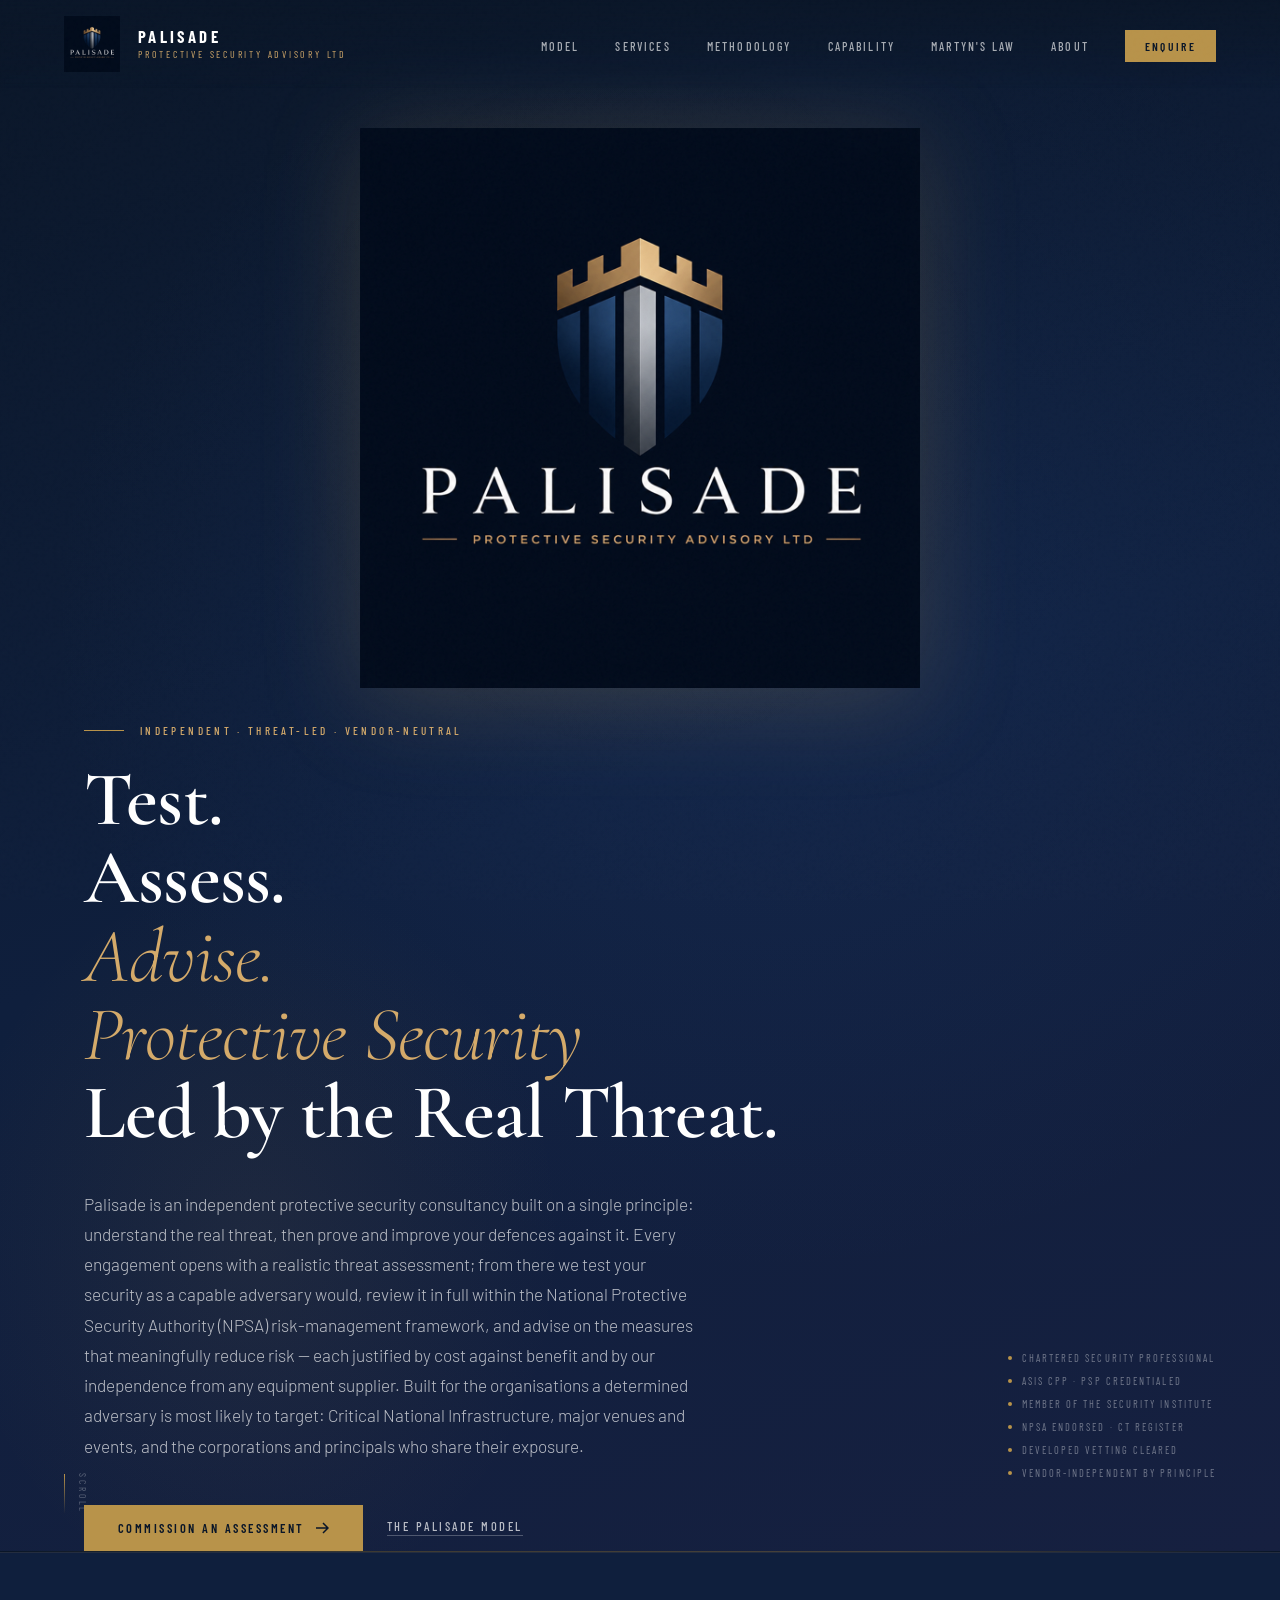
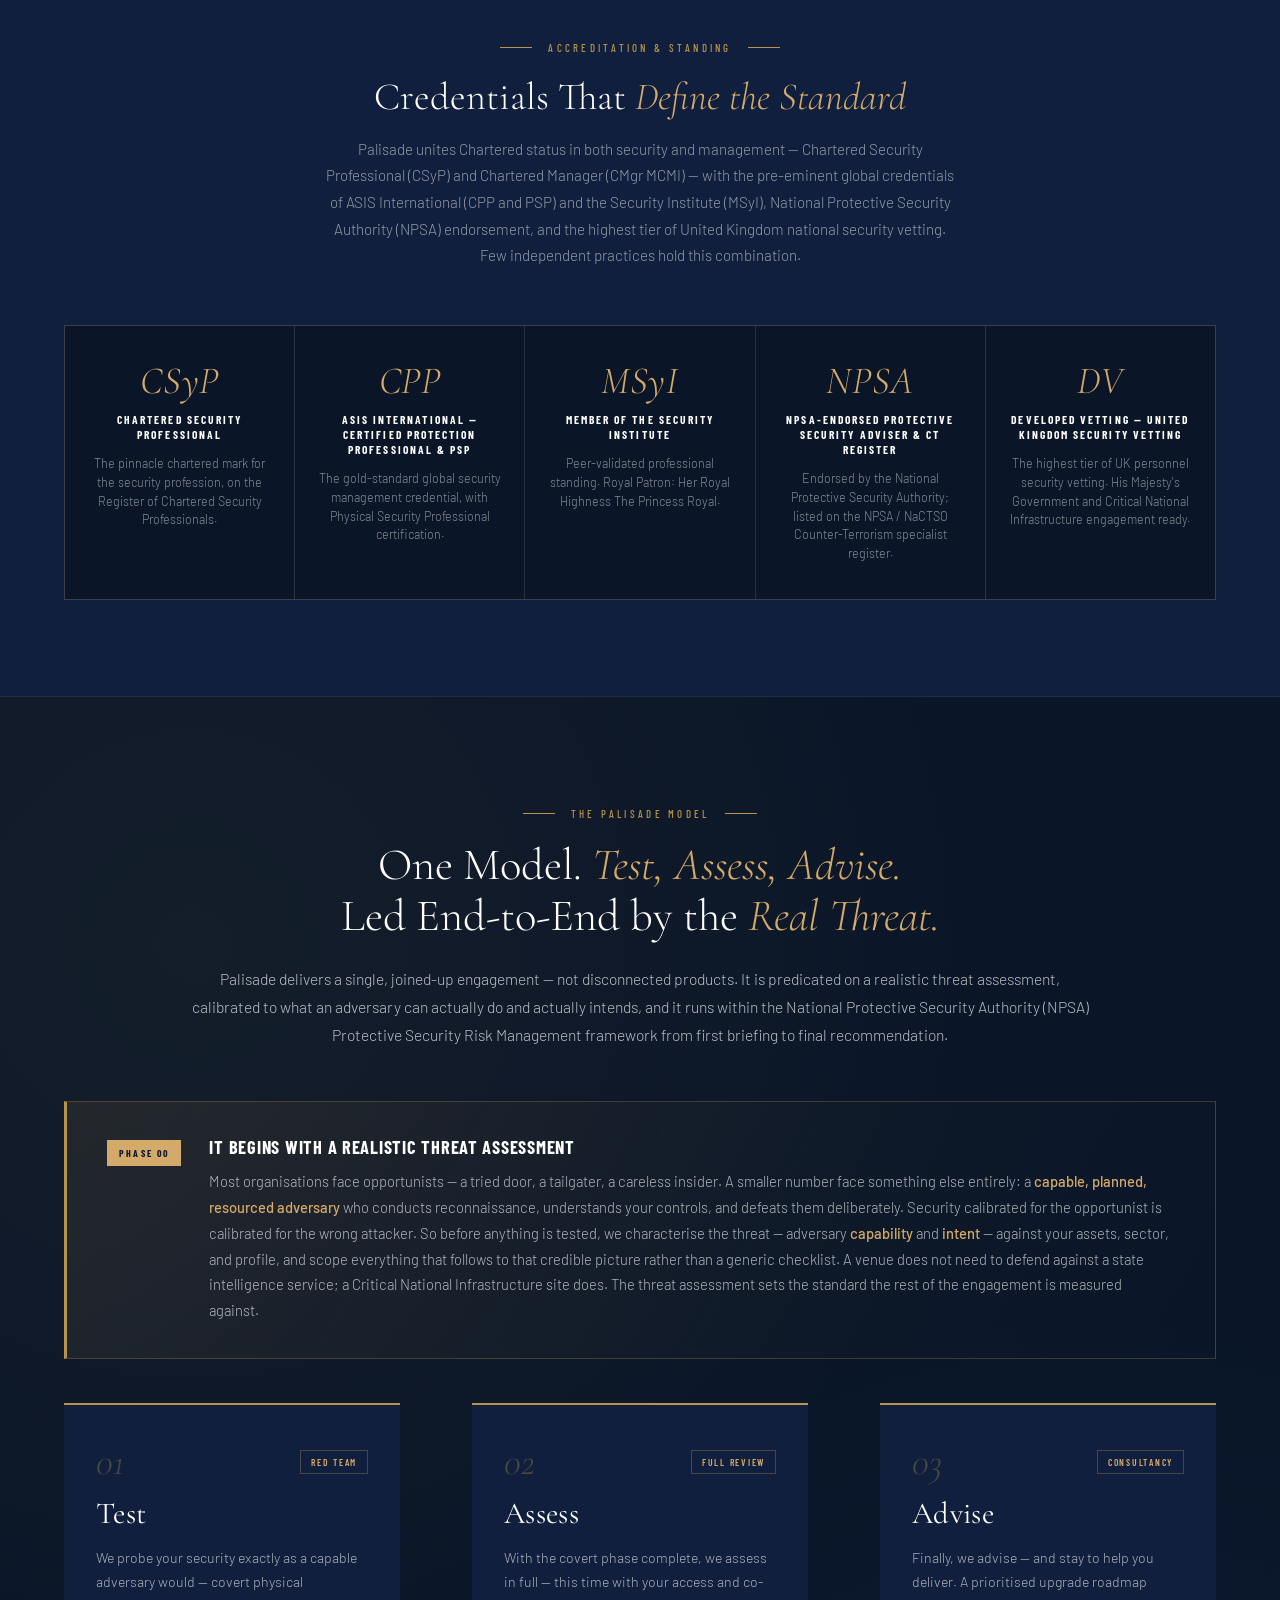
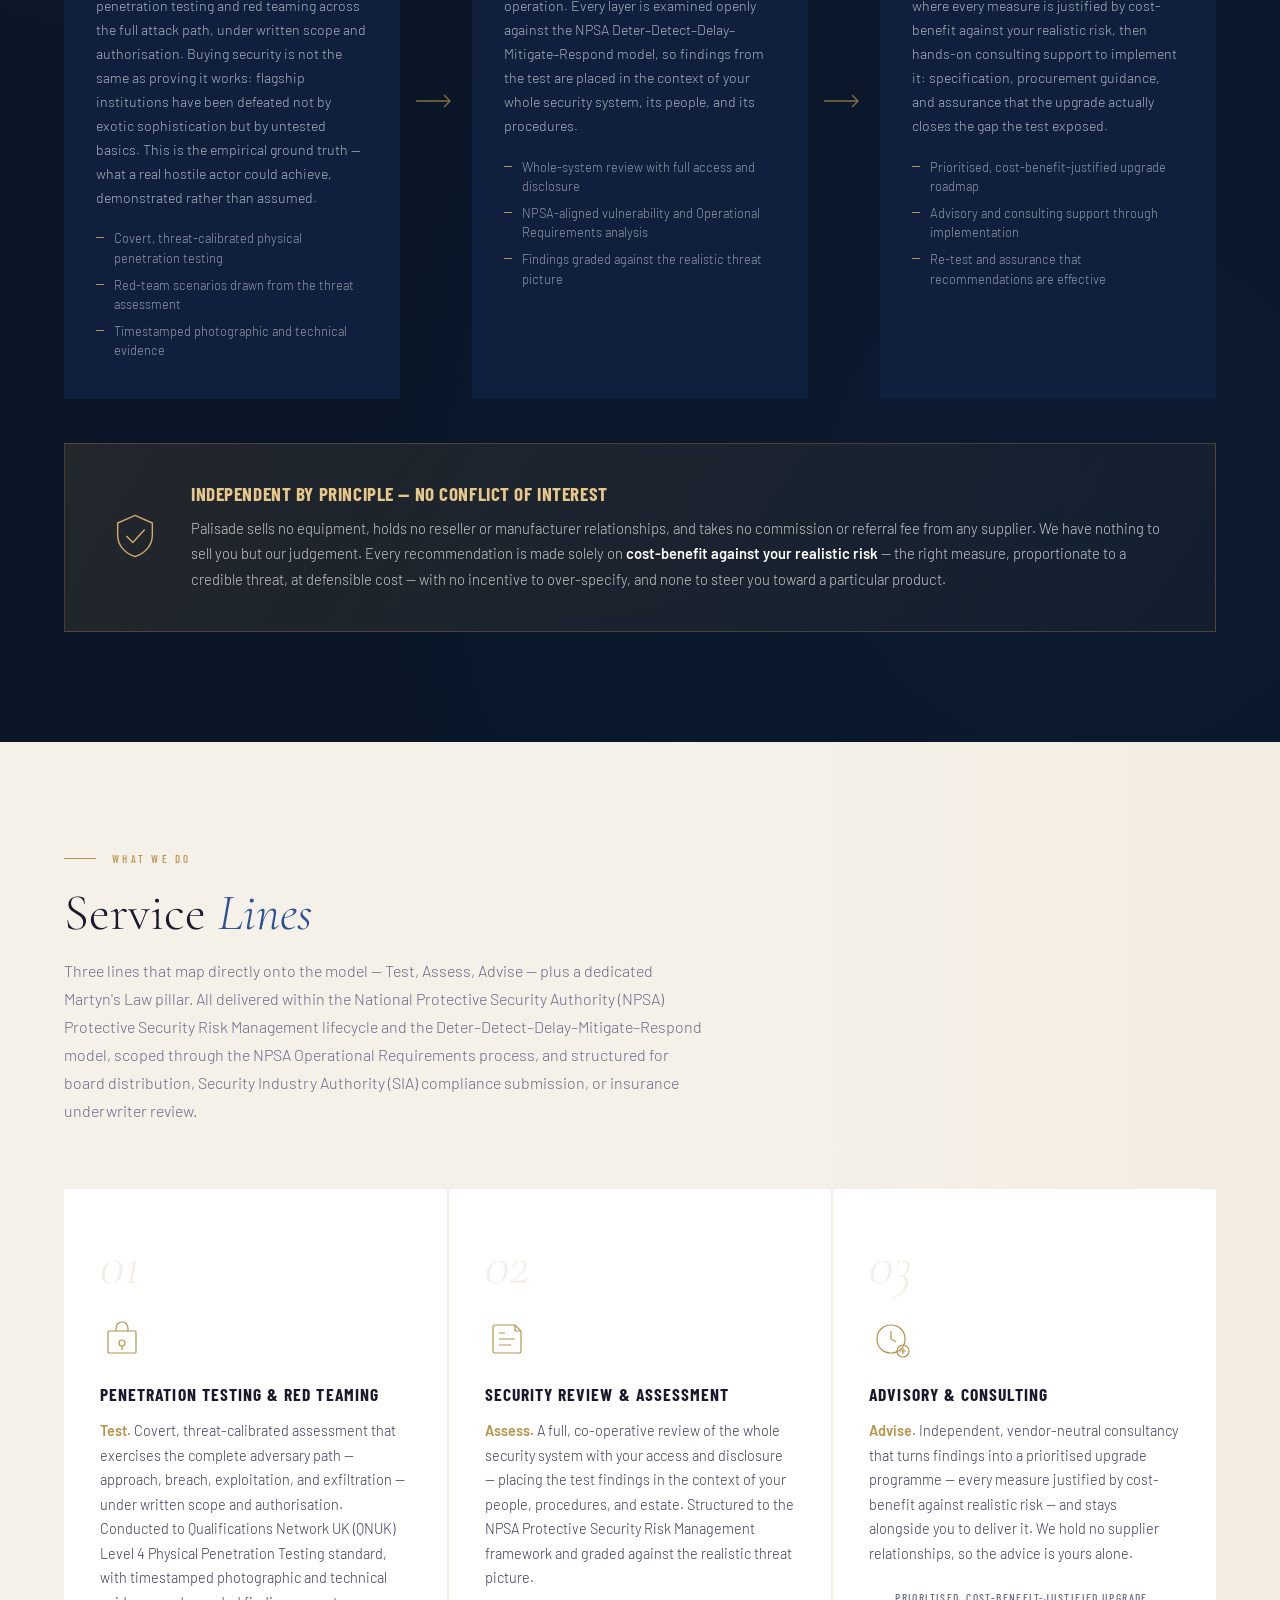
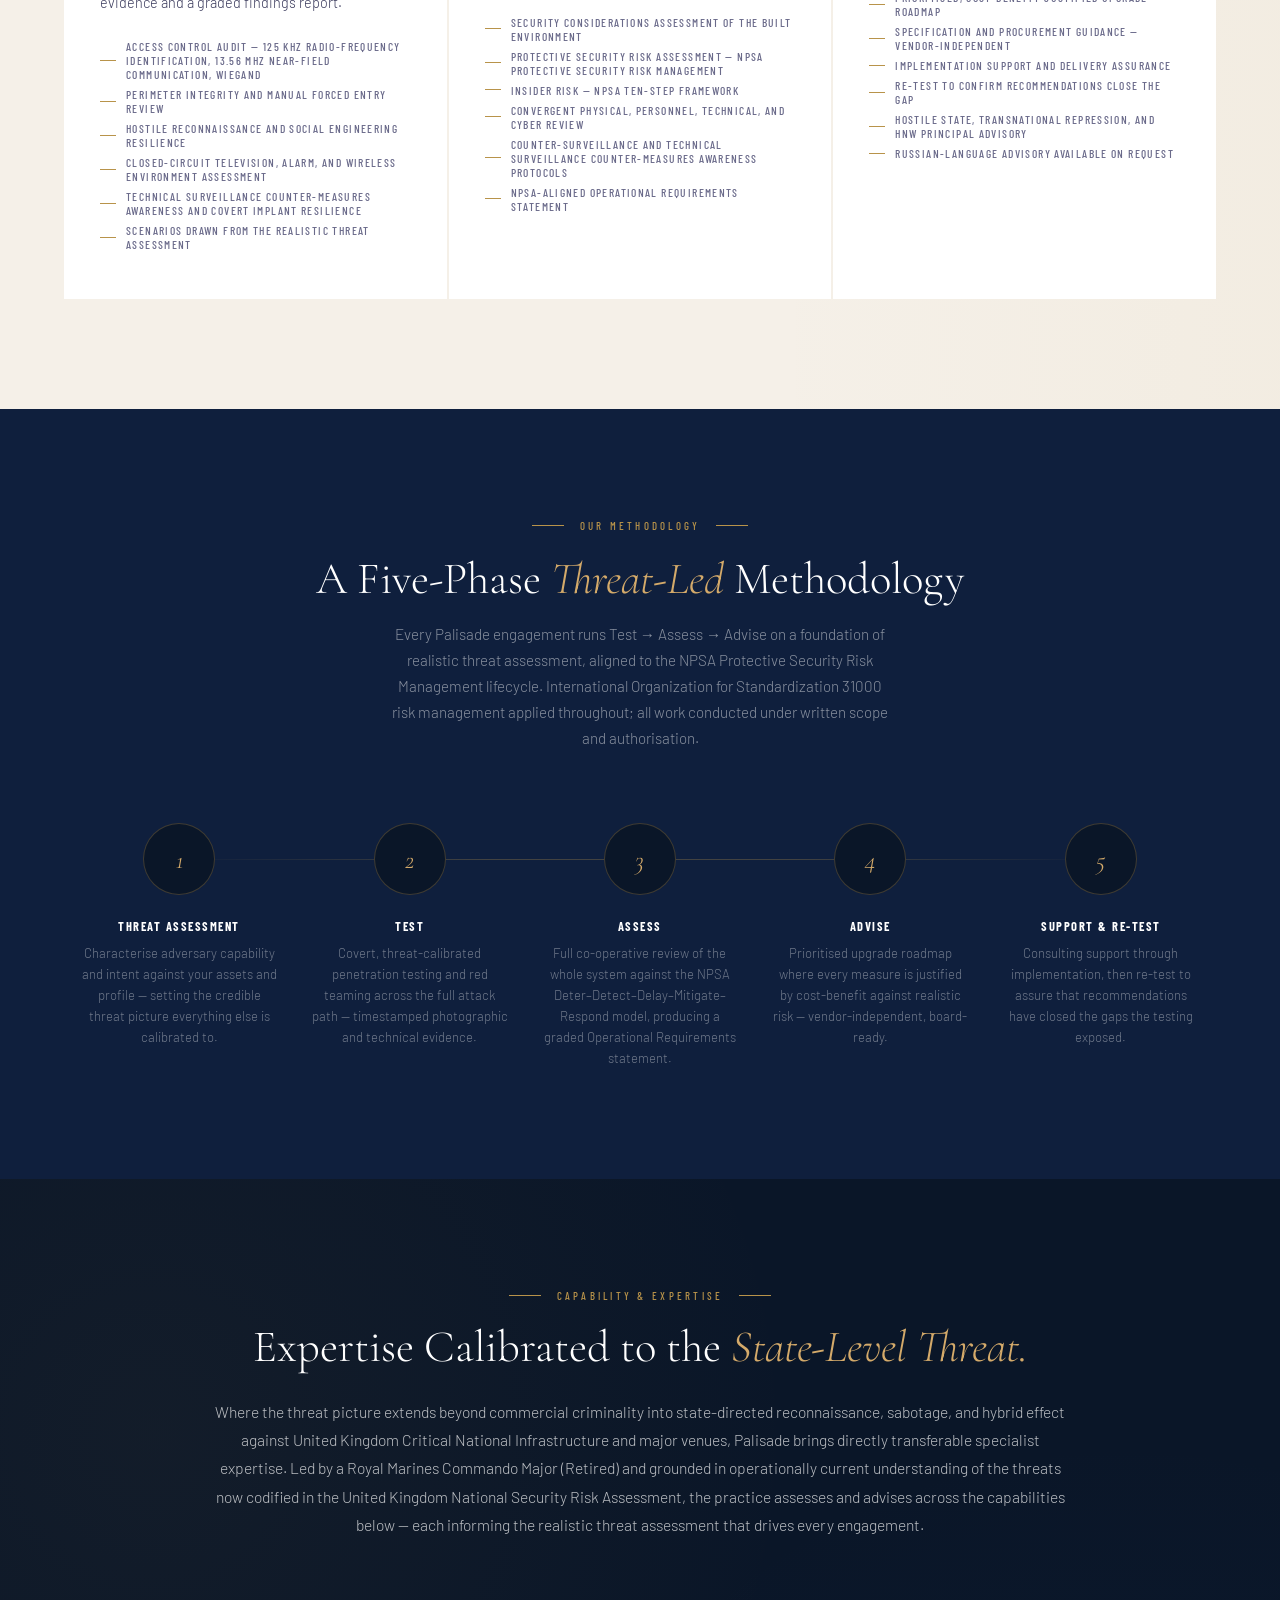
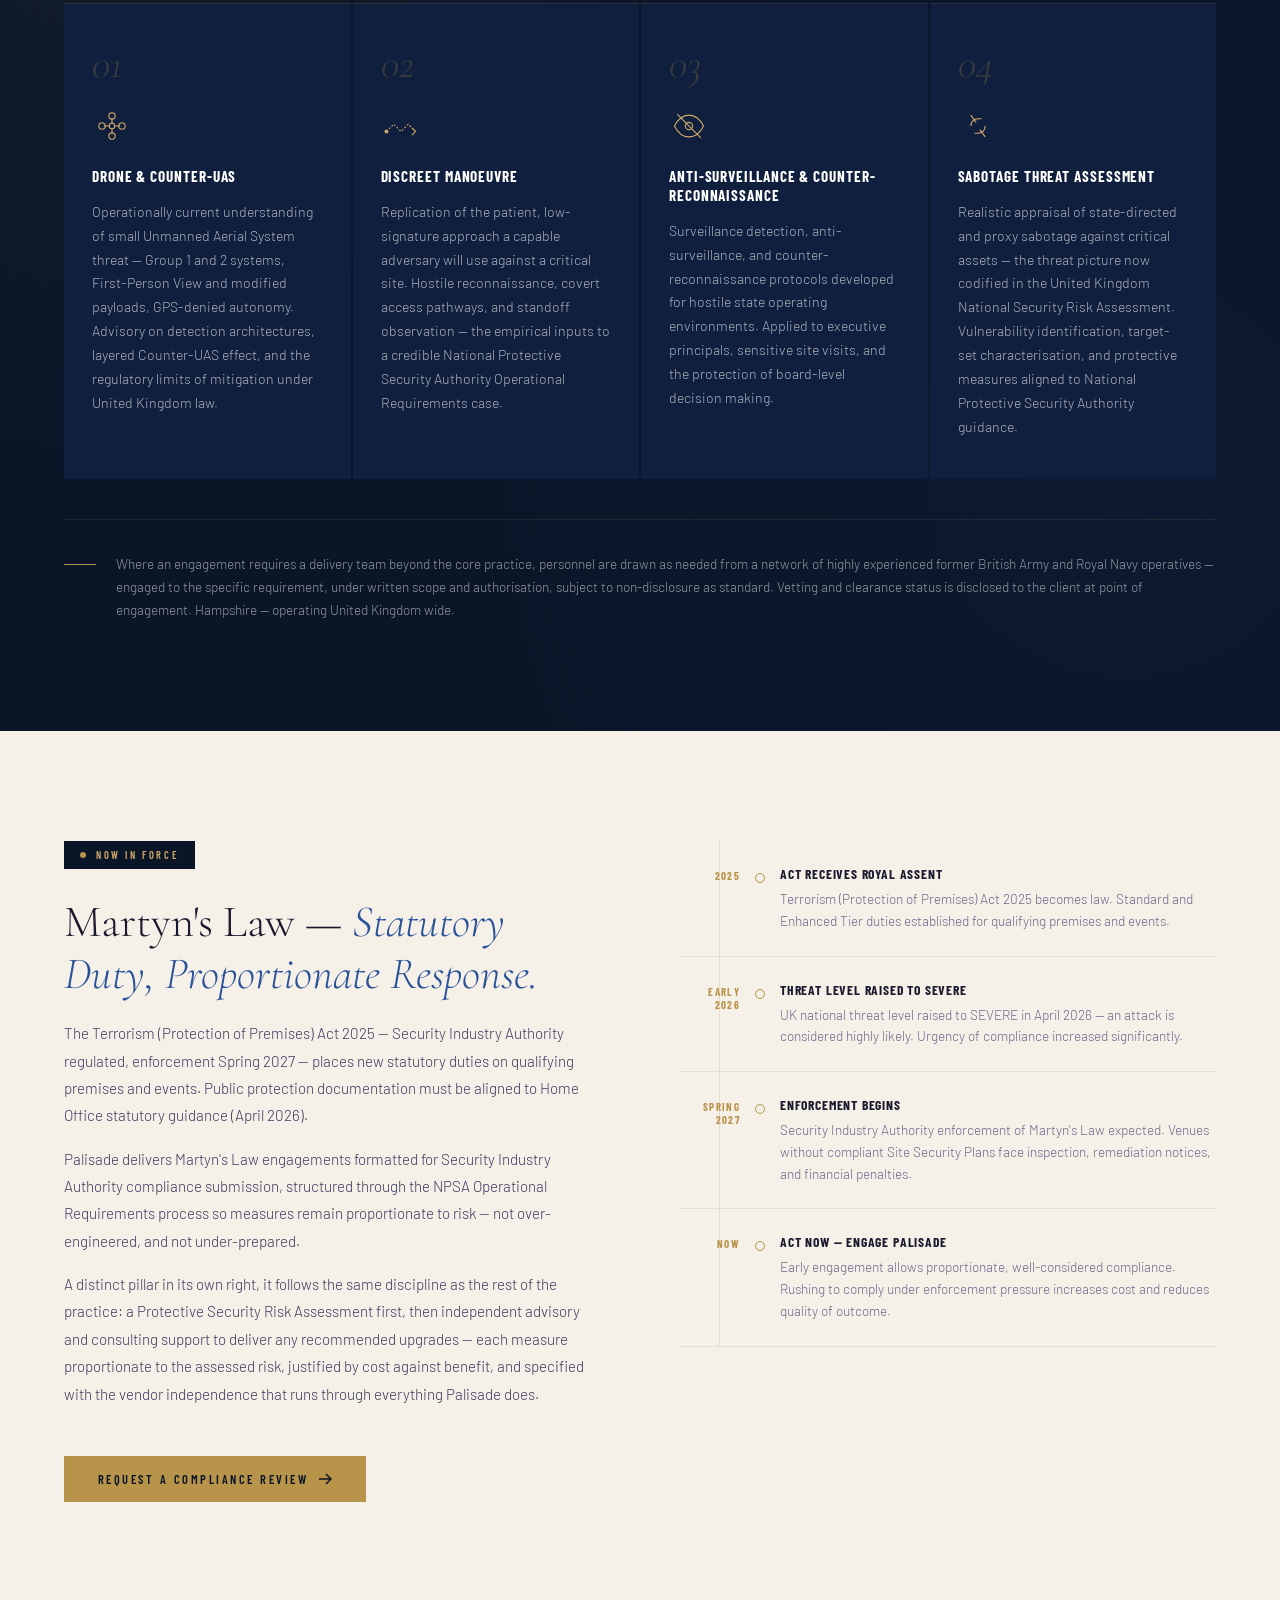
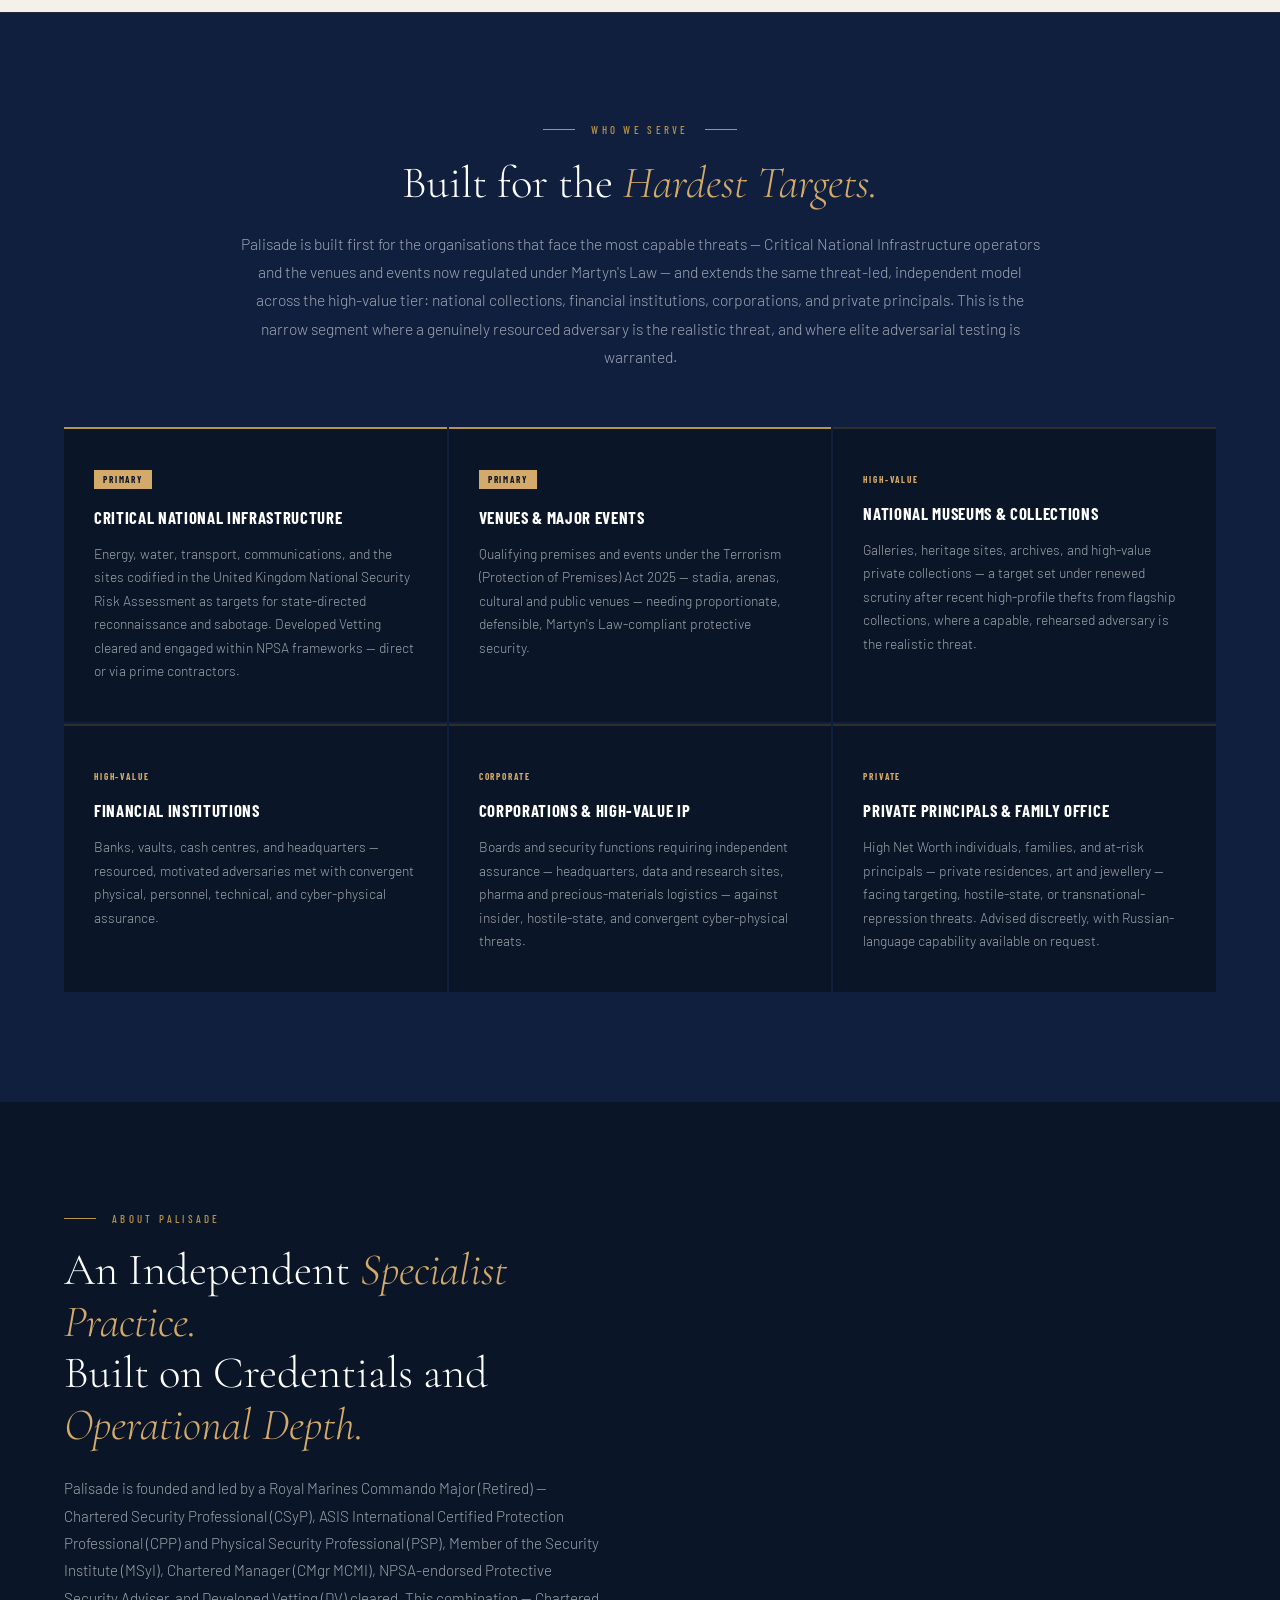
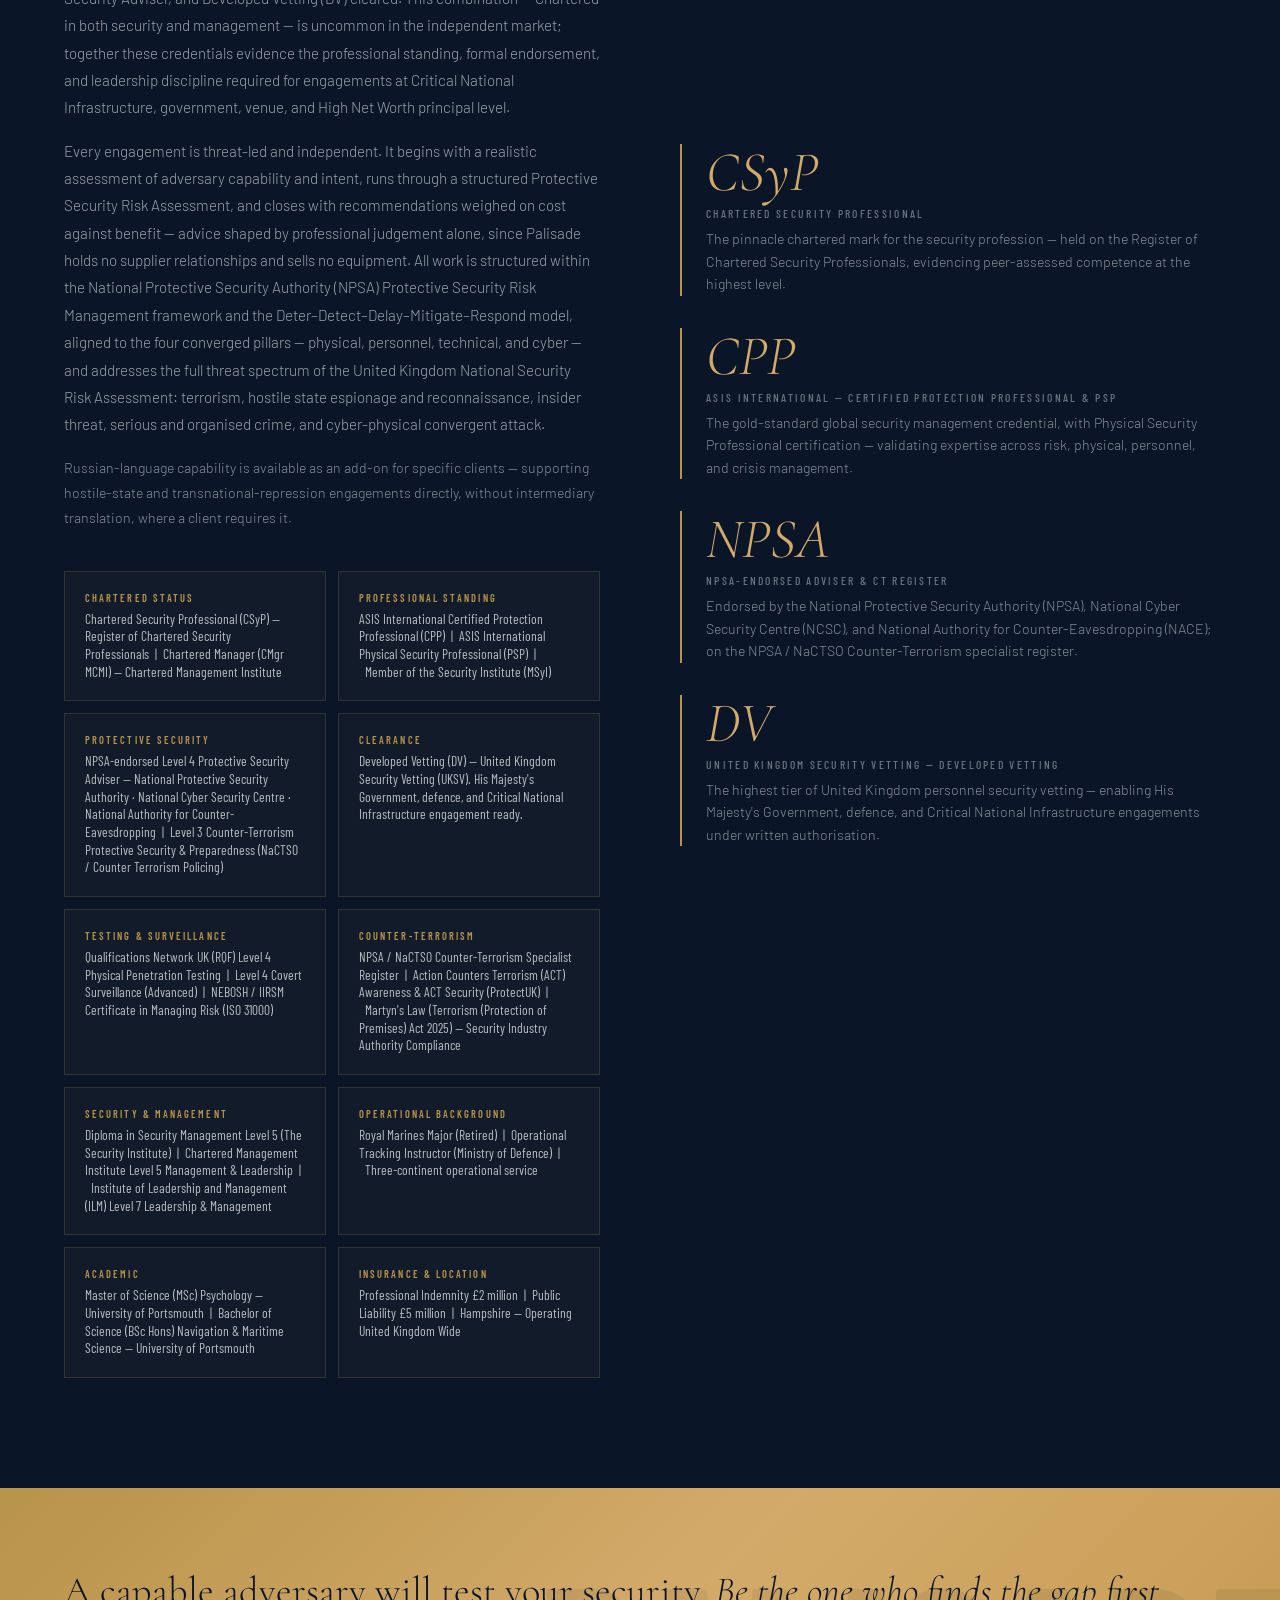
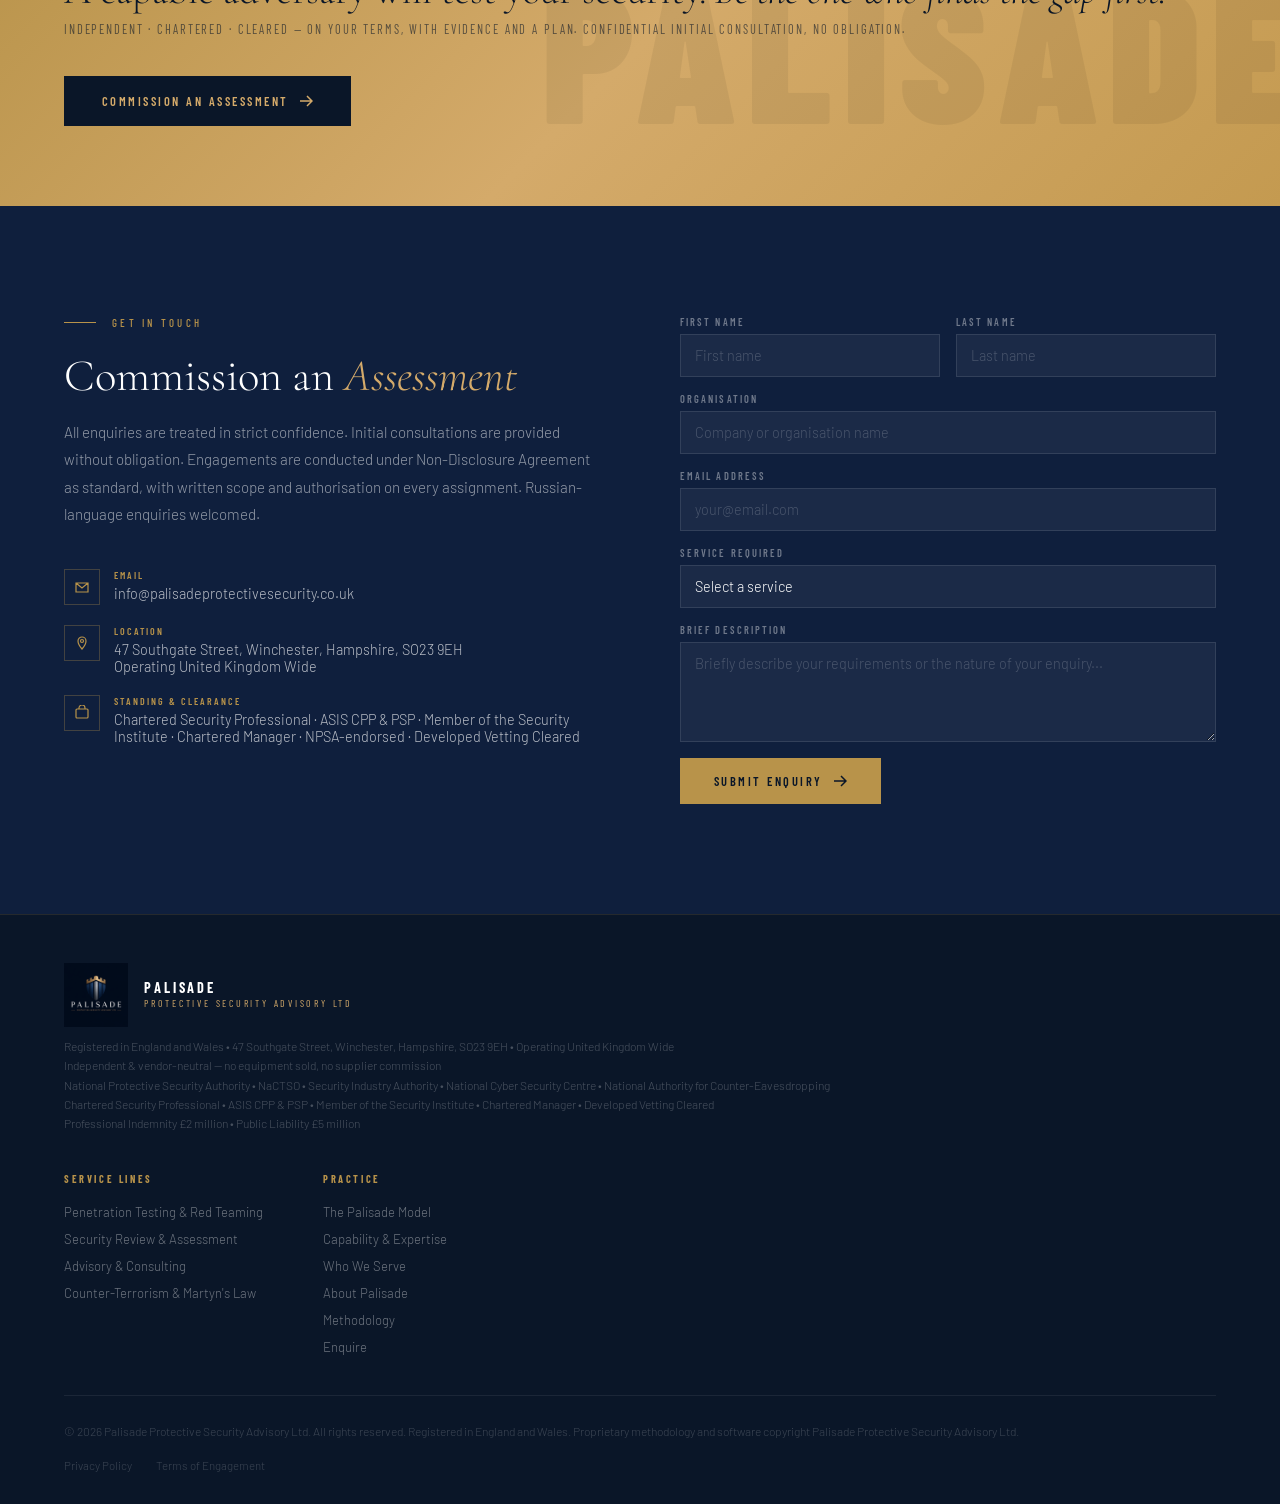
==== index.html @ 8e0d4880 "Sharpen positioning: fold in strategy themes (opportunist vs. resourced adversary, prove-don't-assum" ====
<!DOCTYPE html>
<html lang="en">
<head>
<meta charset="UTF-8">
<meta name="viewport" content="width=device-width, initial-scale=1.0">
<title>Palisade Protective Security Advisory Ltd</title>
<meta name="copyright" content="© 2026 Palisade Protective Security Advisory Ltd. All rights reserved.">
<meta name="author" content="Palisade Protective Security Advisory Ltd">
<meta name="description" content="Palisade Protective Security Advisory Ltd — independent, threat-led protective security for Critical National Infrastructure, major venues and events, corporations, and private principals. A single vendor-independent engagement model: Test (physical penetration testing and red teaming), Assess (full cooperative review), and Advise (consultancy to deliver proportionate upgrades). Every recommendation weighed on cost against benefit and on a realistic assessment of adversary capability and intent, shaped by professional judgement alone — Palisade holds no supplier relationships and sells no equipment. Chartered Security Professional (CSyP), ASIS Certified Protection Professional (CPP) and Physical Security Professional (PSP), Member of the Security Institute (MSyI), Chartered Manager (CMgr MCMI); NPSA-endorsed and Developed Vetting (DV) cleared. Delivered within the National Protective Security Authority (NPSA) frameworks. Martyn's Law compliance and advisory. Hampshire — United Kingdom wide.">
<link rel="preconnect" href="https://fonts.googleapis.com">
<link rel="preconnect" href="https://fonts.gstatic.com" crossorigin>
<link href="https://fonts.googleapis.com/css2?family=Cormorant+Garamond:ital,wght@0,300;0,400;0,600;1,300;1,400&family=Barlow+Condensed:wght@300;400;500;600;700;900&family=Barlow:wght@300;400;500&display=swap" rel="stylesheet">
<style>
/* ── RESET & BASE ── */
*, *::before, *::after { margin: 0; padding: 0; box-sizing: border-box; }
html { scroll-behavior: smooth; }
:root {
  --navy:     #0a1628;
  --navy2:    #0f1f3d;
  --navy3:    #162040;
  --gold:     #b8934a;
  --gold2:    #d4aa6a;
  --gold3:    #e8c88a;
  --gold-dim: rgba(184,147,74,0.12);
  --steel:    #2a5298;
  --steel2:   #3a6bc0;
  --cream:    #f5f0e8;
  --cream2:   #ede5d4;
  --text:     #1a1a2e;
  --text2:    #3a3a5c;
  --text3:    #6a6a8a;
  --white:    #ffffff;
  --serif:    'Cormorant Garamond', serif;
  --display:  'Barlow Condensed', sans-serif;
  --body:     'Barlow', sans-serif;
}

body {
  background: var(--navy);
  color: var(--white);
  font-family: var(--body);
  overflow-x: hidden;
  cursor: default;
}

/* Grain overlay */
body::before {
  content: '';
  position: fixed;
  inset: 0;
  background-image: url("data:image/svg+xml,%3Csvg viewBox='0 0 256 256' xmlns='http://www.w3.org/2000/svg'%3E%3Cfilter id='noise'%3E%3CfeTurbulence type='fractalNoise' baseFrequency='0.9' numOctaves='4' stitchTiles='stitch'/%3E%3C/filter%3E%3Crect width='100%25' height='100%25' filter='url(%23noise)' opacity='0.04'/%3E%3C/svg%3E");
  pointer-events: none;
  z-index: 1000;
  opacity: 0.4;
}

/* ── NAVIGATION ── */
nav {
  position: fixed;
  top: 0;
  left: 0;
  right: 0;
  z-index: 100;
  padding: 0 5vw;
  height: 88px;
  display: flex;
  align-items: center;
  justify-content: space-between;
  background: linear-gradient(180deg, rgba(10,22,40,0.98) 0%, rgba(10,22,40,0) 100%);
  backdrop-filter: blur(2px);
  transition: background 0.3s, height 0.3s;
}

nav.scrolled { height: 76px; }

nav.scrolled {
  background: rgba(10,22,40,0.97);
  border-bottom: 1px solid rgba(184,147,74,0.15);
}

.nav-logo {
  display: flex;
  align-items: center;
  gap: 18px;
  text-decoration: none;
}

.nav-shield {
  width: 56px;
  height: 56px;
  flex-shrink: 0;
  object-fit: contain;
  transition: width 0.3s, height 0.3s;
}

nav.scrolled .nav-shield { width: 46px; height: 46px; }

.nav-logo-text {
  display: flex;
  flex-direction: column;
}

.nav-name {
  font-family: var(--display);
  font-size: 1.05rem;
  font-weight: 700;
  letter-spacing: 0.2em;
  text-transform: uppercase;
  color: var(--white);
  line-height: 1;
}

.nav-sub {
  font-family: var(--display);
  font-size: 0.62rem;
  font-weight: 400;
  letter-spacing: 0.28em;
  text-transform: uppercase;
  color: var(--gold2);
  line-height: 1;
  margin-top: 5px;
}

.nav-links {
  display: flex;
  align-items: center;
  gap: 36px;
  list-style: none;
}

.nav-links a {
  font-family: var(--display);
  font-size: 0.75rem;
  font-weight: 500;
  letter-spacing: 0.18em;
  text-transform: uppercase;
  color: rgba(255,255,255,0.65);
  text-decoration: none;
  transition: color 0.2s;
  position: relative;
}

.nav-links a::after {
  content: '';
  position: absolute;
  bottom: -4px;
  left: 0;
  width: 0;
  height: 1px;
  background: var(--gold);
  transition: width 0.3s;
}

.nav-links a:hover { color: var(--gold2); }
.nav-links a:hover::after { width: 100%; }

.nav-cta {
  font-family: var(--display) !important;
  font-size: 0.72rem !important;
  font-weight: 600 !important;
  letter-spacing: 0.2em !important;
  text-transform: uppercase !important;
  color: var(--navy) !important;
  background: var(--gold);
  padding: 9px 20px;
  border: none;
  text-decoration: none;
  transition: all 0.2s !important;
}

.nav-cta:hover {
  background: var(--gold2) !important;
  color: var(--navy) !important;
}

.nav-cta::after { display: none !important; }

/* Mobile menu */
.nav-toggle {
  display: none;
  background: none;
  border: 1px solid rgba(184,147,74,0.4);
  color: var(--gold2);
  width: 38px;
  height: 38px;
  cursor: pointer;
  flex-direction: column;
  justify-content: center;
  align-items: center;
  gap: 5px;
}

.nav-toggle span {
  display: block;
  width: 18px;
  height: 1px;
  background: var(--gold2);
  transition: all 0.3s;
}

/* ── HERO ── */
.hero {
  position: relative;
  min-height: 100vh;
  display: flex;
  flex-direction: column;
  align-items: stretch;
  overflow: hidden;
}

.hero-bg {
  position: absolute;
  inset: 0;
  background:
    radial-gradient(ellipse 80% 60% at 60% 40%, rgba(42,82,152,0.15) 0%, transparent 70%),
    radial-gradient(ellipse 40% 40% at 20% 80%, rgba(184,147,74,0.08) 0%, transparent 60%),
    linear-gradient(160deg, var(--navy) 0%, var(--navy2) 50%, var(--navy3) 100%);
}

/* Large logo backdrop — anchors the top of the hero */
.hero-logo-band {
  position: relative;
  z-index: 2;
  width: 100%;
  display: flex;
  justify-content: center;
  align-items: flex-end;
  padding-top: 128px;
  padding-bottom: 24px;
  pointer-events: none;
}

.hero-logo-band::after {
  content: '';
  position: absolute;
  left: 50%;
  bottom: -10%;
  transform: translateX(-50%);
  width: clamp(420px, 60vw, 760px);
  height: clamp(420px, 60vw, 760px);
  background: radial-gradient(circle, rgba(184,147,74,0.10) 0%, rgba(184,147,74,0.04) 35%, transparent 65%);
  z-index: -1;
  pointer-events: none;
}

.hero-banner-mark {
  width: clamp(320px, 44vw, 560px);
  height: auto;
  object-fit: contain;
  filter: drop-shadow(0 12px 48px rgba(184,147,74,0.22));
  opacity: 0;
  animation: fadeUp 0.9s ease 0.1s forwards;
}

.hero-content {
  position: relative;
  z-index: 2;
  padding: 12px 5vw 0;
  max-width: 1240px;
  margin: 0 auto;
  width: 100%;
}

.hero-eyebrow {
  display: flex;
  align-items: center;
  gap: 16px;
  margin-bottom: 24px;
  opacity: 0;
  animation: fadeUp 0.8s ease 0.3s forwards;
}

.hero-eyebrow-line {
  width: 40px;
  height: 1px;
  background: var(--gold);
}

.hero-eyebrow-text {
  font-family: var(--display);
  font-size: 0.7rem;
  font-weight: 500;
  letter-spacing: 0.3em;
  text-transform: uppercase;
  color: var(--gold2);
}

.hero-title {
  font-family: var(--serif);
  font-size: clamp(2.6rem, 6vw, 5.6rem);
  font-weight: 300;
  line-height: 1.02;
  letter-spacing: -0.01em;
  margin-bottom: 36px;
  max-width: 880px;
  opacity: 0;
  animation: fadeUp 0.9s ease 0.5s forwards;
}

.hero-title em {
  font-style: italic;
  color: var(--gold2);
  font-weight: 300;
}

.hero-title strong {
  font-weight: 600;
  display: block;
}

.hero-desc {
  font-family: var(--body);
  font-size: clamp(1rem, 1.35vw, 1.1rem);
  font-weight: 300;
  line-height: 1.75;
  color: rgba(255,255,255,0.7);
  max-width: 620px;
  margin-bottom: 44px;
  opacity: 0;
  animation: fadeUp 0.9s ease 0.7s forwards;
}

.hero-actions {
  display: flex;
  align-items: center;
  gap: 24px;
  flex-wrap: wrap;
  opacity: 0;
  animation: fadeUp 0.9s ease 0.9s forwards;
}

.btn-primary {
  font-family: var(--display);
  font-size: 0.78rem;
  font-weight: 600;
  letter-spacing: 0.2em;
  text-transform: uppercase;
  color: var(--navy);
  background: var(--gold);
  padding: 14px 32px;
  text-decoration: none;
  border: 2px solid var(--gold);
  transition: all 0.25s;
  display: inline-flex;
  align-items: center;
  gap: 10px;
}

.btn-primary:hover {
  background: var(--gold2);
  border-color: var(--gold2);
  transform: translateY(-2px);
  box-shadow: 0 8px 24px rgba(184,147,74,0.3);
}

.btn-primary svg {
  width: 14px;
  height: 14px;
  transition: transform 0.2s;
}

.btn-primary:hover svg { transform: translateX(4px); }

.btn-secondary {
  font-family: var(--display);
  font-size: 0.78rem;
  font-weight: 500;
  letter-spacing: 0.2em;
  text-transform: uppercase;
  color: rgba(255,255,255,0.7);
  text-decoration: none;
  border-bottom: 1px solid rgba(255,255,255,0.25);
  padding-bottom: 2px;
  transition: all 0.2s;
}

.btn-secondary:hover {
  color: var(--gold2);
  border-color: var(--gold2);
}

.hero-credentials {
  position: absolute;
  right: 5vw;
  bottom: 72px;
  display: flex;
  flex-direction: column;
  gap: 11px;
  opacity: 0;
  animation: fadeLeft 1s ease 1.1s forwards;
}

@media (max-width: 1180px) {
  .hero-credentials { display: none; }
}

.cred-item {
  display: flex;
  align-items: center;
  gap: 10px;
}

.cred-dot {
  width: 4px;
  height: 4px;
  background: var(--gold);
  border-radius: 50%;
  flex-shrink: 0;
}

.cred-text {
  font-family: var(--display);
  font-size: 0.65rem;
  font-weight: 400;
  letter-spacing: 0.2em;
  text-transform: uppercase;
  color: rgba(255,255,255,0.4);
}

.hero-scroll {
  position: absolute;
  bottom: 36px;
  left: 5vw;
  display: flex;
  align-items: center;
  gap: 12px;
  opacity: 0;
  animation: fadeUp 0.8s ease 1.3s forwards;
}

.hero-scroll-line {
  width: 1px;
  height: 40px;
  background: linear-gradient(180deg, var(--gold) 0%, transparent 100%);
  animation: scrollPulse 2s ease infinite;
}

.hero-scroll-text {
  font-family: var(--display);
  font-size: 0.6rem;
  letter-spacing: 0.3em;
  text-transform: uppercase;
  color: rgba(255,255,255,0.3);
  writing-mode: vertical-rl;
}

/* ── DIVIDER ── */
.gold-divider {
  height: 1px;
  background: linear-gradient(90deg, transparent 0%, var(--gold) 30%, var(--gold2) 70%, transparent 100%);
  opacity: 0.3;
}

/* ── ACCREDITATIONS STRIP ── */
.accreditations {
  background: var(--navy2);
  padding: 88px 5vw 96px;
  position: relative;
  overflow: hidden;
  border-top: 1px solid rgba(184,147,74,0.12);
  border-bottom: 1px solid rgba(184,147,74,0.12);
}

.accreditations-inner {
  max-width: 1200px;
  margin: 0 auto;
}

.accreditations-header {
  text-align: center;
  margin-bottom: 56px;
}

.accreditations-title {
  font-family: var(--serif);
  font-size: clamp(1.8rem, 3vw, 2.6rem);
  font-weight: 300;
  color: var(--white);
  line-height: 1.2;
  margin-top: 12px;
  margin-bottom: 16px;
}

.accreditations-title em { font-style: italic; color: var(--gold2); }

.accreditations-sub {
  font-size: 0.95rem;
  font-weight: 300;
  color: rgba(255,255,255,0.55);
  max-width: 640px;
  margin: 0 auto;
  line-height: 1.75;
}

.accred-grid {
  display: grid;
  grid-template-columns: repeat(5, 1fr);
  gap: 1px;
  background: rgba(184,147,74,0.15);
  border: 1px solid rgba(184,147,74,0.15);
}

.accred-cell {
  background: var(--navy);
  padding: 36px 22px;
  text-align: center;
  display: flex;
  flex-direction: column;
  align-items: center;
  justify-content: flex-start;
  gap: 12px;
  transition: background 0.3s;
}

.accred-cell:hover { background: var(--navy3); }

.accred-mark {
  font-family: var(--serif);
  font-size: 2.4rem;
  font-style: italic;
  font-weight: 300;
  color: var(--gold2);
  line-height: 1;
  letter-spacing: 0.02em;
}

.accred-name {
  font-family: var(--display);
  font-size: 0.72rem;
  font-weight: 700;
  letter-spacing: 0.18em;
  text-transform: uppercase;
  color: var(--white);
  line-height: 1.3;
}

.accred-desc {
  font-family: var(--body);
  font-size: 0.78rem;
  font-weight: 300;
  color: rgba(255,255,255,0.5);
  line-height: 1.5;
}

@media (max-width: 1024px) {
  .accred-grid { grid-template-columns: repeat(2, 1fr); }
}
@media (max-width: 540px) {
  .accred-grid { grid-template-columns: 1fr; }
}

/* ── SERVICES ── */
.services {
  background: var(--cream);
  padding: 110px 5vw;
  position: relative;
  overflow: hidden;
}

.services::before {
  content: '';
  position: absolute;
  top: 0; right: 0;
  width: 40%;
  height: 100%;
  background: linear-gradient(270deg, rgba(184,147,74,0.04) 0%, transparent 100%);
  pointer-events: none;
}

.section-label {
  display: flex;
  align-items: center;
  gap: 16px;
  margin-bottom: 20px;
}

.section-label-line {
  width: 32px;
  height: 1px;
  background: var(--gold);
}

.section-label-text {
  font-family: var(--display);
  font-size: 0.68rem;
  font-weight: 500;
  letter-spacing: 0.3em;
  text-transform: uppercase;
  color: var(--gold);
}

.section-title {
  font-family: var(--serif);
  font-size: clamp(2.2rem, 4vw, 3.8rem);
  font-weight: 300;
  line-height: 1.1;
  color: var(--text);
  margin-bottom: 16px;
}

.section-title em {
  font-style: italic;
  color: var(--steel);
}

.section-intro {
  font-size: 1rem;
  font-weight: 300;
  color: var(--text3);
  max-width: 640px;
  line-height: 1.75;
  margin-bottom: 64px;
}

.services-grid {
  display: grid;
  grid-template-columns: repeat(3, 1fr);
  gap: 2px;
}

.service-card {
  background: var(--white);
  padding: 48px 36px;
  position: relative;
  overflow: hidden;
  transition: transform 0.3s;
}

.service-card::before {
  content: '';
  position: absolute;
  top: 0; left: 0;
  width: 3px;
  height: 0;
  background: var(--gold);
  transition: height 0.4s;
}

.service-card:hover { transform: translateY(-4px); }
.service-card:hover::before { height: 100%; }

.service-number {
  font-family: var(--serif);
  font-size: 3.5rem;
  font-weight: 300;
  color: rgba(184,147,74,0.15);
  line-height: 1;
  margin-bottom: 24px;
  font-style: italic;
}

.service-icon {
  width: 44px;
  height: 44px;
  margin-bottom: 20px;
  color: var(--gold);
}

.service-title {
  font-family: var(--display);
  font-size: 1.1rem;
  font-weight: 700;
  letter-spacing: 0.06em;
  text-transform: uppercase;
  color: var(--text);
  margin-bottom: 14px;
  line-height: 1.2;
}

.service-desc {
  font-size: 0.9rem;
  font-weight: 300;
  color: var(--text2);
  line-height: 1.7;
  margin-bottom: 24px;
}

.service-bullets {
  list-style: none;
  display: flex;
  flex-direction: column;
  gap: 6px;
}

.service-bullets li {
  font-family: var(--display);
  font-size: 0.72rem;
  font-weight: 500;
  letter-spacing: 0.12em;
  text-transform: uppercase;
  color: var(--text3);
  display: flex;
  align-items: center;
  gap: 10px;
}

.service-bullets li::before {
  content: '';
  width: 16px;
  height: 1px;
  background: var(--gold);
  flex-shrink: 0;
}

/* ── ABOUT ── */
.about {
  background: var(--navy);
  padding: 110px 5vw;
  position: relative;
  overflow: hidden;
}

.about-grid {
  display: grid;
  grid-template-columns: 1fr 1fr;
  gap: 80px;
  align-items: center;
  max-width: 1200px;
  margin: 0 auto;
}

.about-label { margin-bottom: 20px; }

.about-title {
  font-family: var(--serif);
  font-size: clamp(2rem, 3.5vw, 3.2rem);
  font-weight: 300;
  line-height: 1.15;
  color: var(--white);
  margin-bottom: 24px;
}

.about-title em {
  font-style: italic;
  color: var(--gold2);
}

.about-body {
  font-size: 0.95rem;
  font-weight: 300;
  color: rgba(255,255,255,0.6);
  line-height: 1.8;
  margin-bottom: 16px;
}

.about-credentials {
  margin-top: 40px;
  display: grid;
  grid-template-columns: 1fr 1fr;
  gap: 12px;
}

.about-cred {
  padding: 20px;
  border: 1px solid rgba(184,147,74,0.2);
  background: rgba(184,147,74,0.04);
}

.about-cred-title {
  font-family: var(--display);
  font-size: 0.65rem;
  font-weight: 600;
  letter-spacing: 0.2em;
  text-transform: uppercase;
  color: var(--gold);
  margin-bottom: 6px;
}

.about-cred-value {
  font-family: var(--display);
  font-size: 0.85rem;
  font-weight: 400;
  color: rgba(255,255,255,0.7);
  line-height: 1.3;
}

.about-stats {
  display: flex;
  flex-direction: column;
  gap: 32px;
}

.stat-item {
  padding-left: 24px;
  border-left: 2px solid var(--gold);
}

.stat-number {
  font-family: var(--serif);
  font-size: 3.5rem;
  font-weight: 300;
  color: var(--gold2);
  line-height: 1;
  font-style: italic;
}

.stat-label {
  font-family: var(--display);
  font-size: 0.72rem;
  font-weight: 500;
  letter-spacing: 0.2em;
  text-transform: uppercase;
  color: rgba(255,255,255,0.4);
  margin-top: 6px;
}

.stat-desc {
  font-size: 0.88rem;
  font-weight: 300;
  color: rgba(255,255,255,0.5);
  margin-top: 8px;
  line-height: 1.6;
}

/* ── SPECIALIST CAPABILITY ── */
.capability {
  background: var(--navy);
  padding: 110px 5vw;
  position: relative;
  overflow: hidden;
}

.capability::before {
  content: '';
  position: absolute;
  inset: 0;
  background:
    radial-gradient(circle at 12% 22%, rgba(184,147,74,0.05) 0%, transparent 45%),
    radial-gradient(circle at 88% 78%, rgba(42,82,152,0.06) 0%, transparent 45%);
  pointer-events: none;
}

.capability-inner {
  max-width: 1200px;
  margin: 0 auto;
  position: relative;
}

.capability-header {
  text-align: center;
  margin-bottom: 64px;
  max-width: 860px;
  margin-left: auto;
  margin-right: auto;
}

.capability-title {
  font-family: var(--serif);
  font-size: clamp(2rem, 3.5vw, 3rem);
  font-weight: 300;
  line-height: 1.15;
  color: var(--white);
  margin-bottom: 24px;
}

.capability-title em {
  font-style: italic;
  color: var(--gold2);
}

.capability-sub {
  font-size: 0.98rem;
  font-weight: 300;
  color: rgba(255,255,255,0.72);
  line-height: 1.8;
}

.capability-grid {
  display: grid;
  grid-template-columns: repeat(4, 1fr);
  gap: 2px;
  margin-bottom: 40px;
}

.capability-card {
  background: var(--navy2);
  padding: 40px 28px;
  position: relative;
  overflow: hidden;
  transition: transform 0.3s, background 0.3s;
  border-top: 1px solid rgba(184,147,74,0.15);
}

.capability-card::before {
  content: '';
  position: absolute;
  top: 0; left: 0;
  width: 3px;
  height: 0;
  background: var(--gold);
  transition: height 0.4s;
}

.capability-card:hover { transform: translateY(-4px); background: var(--navy3); }
.capability-card:hover::before { height: 100%; }

.capability-num {
  font-family: var(--serif);
  font-size: 2.6rem;
  font-weight: 300;
  color: rgba(184,147,74,0.25);
  line-height: 1;
  margin-bottom: 20px;
  font-style: italic;
}

.capability-icon {
  width: 40px;
  height: 40px;
  margin-bottom: 18px;
  color: var(--gold2);
}

.capability-name {
  font-family: var(--display);
  font-size: 0.95rem;
  font-weight: 700;
  letter-spacing: 0.06em;
  text-transform: uppercase;
  color: var(--white);
  margin-bottom: 14px;
  line-height: 1.25;
}

.capability-desc {
  font-size: 0.88rem;
  font-weight: 300;
  color: rgba(255,255,255,0.65);
  line-height: 1.7;
}

.capability-footer {
  display: flex;
  align-items: flex-start;
  gap: 20px;
  padding-top: 32px;
  border-top: 1px solid rgba(184,147,74,0.12);
}

.capability-foot-line {
  width: 32px;
  height: 1px;
  background: var(--gold);
  flex-shrink: 0;
  margin-top: 12px;
}

.capability-foot-text {
  font-size: 0.85rem;
  font-weight: 300;
  color: rgba(255,255,255,0.55);
  line-height: 1.7;
}

@media (max-width: 980px) {
  .capability-grid { grid-template-columns: repeat(2, 1fr); }
}

@media (max-width: 600px) {
  .capability-grid { grid-template-columns: 1fr; }
}

/* ── MARTYN'S LAW ── */
.martyns {
  background: var(--cream);
  padding: 110px 5vw;
  position: relative;
  overflow: hidden;
}

.martyns-inner {
  max-width: 1200px;
  margin: 0 auto;
  display: grid;
  grid-template-columns: 1fr 1fr;
  gap: 80px;
  align-items: start;
}

.martyns-badge {
  display: inline-flex;
  align-items: center;
  gap: 10px;
  background: var(--navy);
  padding: 8px 16px;
  margin-bottom: 28px;
}

.martyns-badge-dot {
  width: 6px;
  height: 6px;
  background: var(--gold);
  border-radius: 50%;
  animation: dotPulse 2s ease infinite;
}

.martyns-badge-text {
  font-family: var(--display);
  font-size: 0.65rem;
  font-weight: 600;
  letter-spacing: 0.25em;
  text-transform: uppercase;
  color: var(--gold2);
}

.martyns-title {
  font-family: var(--serif);
  font-size: clamp(2rem, 3.5vw, 3rem);
  font-weight: 300;
  line-height: 1.15;
  color: var(--text);
  margin-bottom: 20px;
}

.martyns-title em { font-style: italic; color: var(--steel); }

.martyns-body {
  font-size: 0.95rem;
  font-weight: 300;
  color: var(--text2);
  line-height: 1.8;
  margin-bottom: 16px;
}

.martyns-timeline {
  display: flex;
  flex-direction: column;
  gap: 0;
}

.timeline-item {
  display: grid;
  grid-template-columns: 80px 1fr;
  gap: 20px;
  padding: 24px 0;
  border-bottom: 1px solid rgba(0,0,0,0.08);
  position: relative;
}

.timeline-item::before {
  content: '';
  position: absolute;
  left: 39px;
  top: 0;
  bottom: 0;
  width: 1px;
  background: rgba(184,147,74,0.2);
}

.timeline-date {
  font-family: var(--display);
  font-size: 0.68rem;
  font-weight: 700;
  letter-spacing: 0.12em;
  text-transform: uppercase;
  color: var(--gold);
  padding-top: 4px;
  text-align: right;
  padding-right: 20px;
  position: relative;
}

.timeline-date::after {
  content: '';
  position: absolute;
  right: -5px;
  top: 8px;
  width: 10px;
  height: 10px;
  border: 1px solid var(--gold);
  background: var(--cream);
  border-radius: 50%;
}

.timeline-content-title {
  font-family: var(--display);
  font-size: 0.85rem;
  font-weight: 700;
  letter-spacing: 0.06em;
  text-transform: uppercase;
  color: var(--text);
  margin-bottom: 6px;
}

.timeline-content-desc {
  font-size: 0.85rem;
  font-weight: 300;
  color: var(--text3);
  line-height: 1.6;
}

/* ── PROCESS ── */
.process {
  background: var(--navy2);
  padding: 110px 5vw;
}

.process-inner {
  max-width: 1200px;
  margin: 0 auto;
}

.process-header {
  text-align: center;
  margin-bottom: 72px;
}

.process-title {
  font-family: var(--serif);
  font-size: clamp(2rem, 3.5vw, 3.2rem);
  font-weight: 300;
  color: var(--white);
  margin-bottom: 16px;
}

.process-title em { font-style: italic; color: var(--gold2); }

.process-intro {
  font-size: 0.95rem;
  font-weight: 300;
  color: rgba(255,255,255,0.5);
  max-width: 500px;
  margin: 0 auto;
  line-height: 1.7;
}

.process-steps {
  display: grid;
  grid-template-columns: repeat(5, 1fr);
  gap: 0;
  position: relative;
}

.process-steps::before {
  content: '';
  position: absolute;
  top: 36px;
  left: 10%;
  right: 10%;
  height: 1px;
  background: linear-gradient(90deg, transparent, rgba(184,147,74,0.3), rgba(184,147,74,0.3), transparent);
}

.process-step {
  padding: 0 16px;
  text-align: center;
  position: relative;
}

.process-step-num {
  width: 72px;
  height: 72px;
  border: 1px solid rgba(184,147,74,0.3);
  border-radius: 50%;
  display: flex;
  align-items: center;
  justify-content: center;
  margin: 0 auto 24px;
  background: var(--navy);
  font-family: var(--serif);
  font-size: 1.6rem;
  font-style: italic;
  color: var(--gold2);
  font-weight: 300;
  position: relative;
  z-index: 2;
  transition: all 0.3s;
}

.process-step:hover .process-step-num {
  background: var(--gold);
  color: var(--navy);
  border-color: var(--gold);
}

.process-step-title {
  font-family: var(--display);
  font-size: 0.78rem;
  font-weight: 700;
  letter-spacing: 0.12em;
  text-transform: uppercase;
  color: var(--white);
  margin-bottom: 10px;
}

.process-step-desc {
  font-size: 0.82rem;
  font-weight: 300;
  color: rgba(255,255,255,0.4);
  line-height: 1.6;
}

/* ── CTA BAND ── */
.cta-band {
  background: linear-gradient(135deg, var(--gold) 0%, var(--gold2) 50%, #c49a50 100%);
  padding: 80px 5vw;
  position: relative;
  overflow: hidden;
}

.cta-band::before {
  content: 'PALISADE';
  position: absolute;
  top: 50%;
  right: -2%;
  transform: translateY(-50%);
  font-family: var(--display);
  font-size: 12rem;
  font-weight: 900;
  letter-spacing: 0.05em;
  color: rgba(0,0,0,0.06);
  pointer-events: none;
  line-height: 1;
  white-space: nowrap;
}

.cta-inner {
  max-width: 1200px;
  margin: 0 auto;
  display: flex;
  align-items: center;
  justify-content: space-between;
  gap: 40px;
  flex-wrap: wrap;
}

.cta-title {
  font-family: var(--serif);
  font-size: clamp(1.8rem, 3vw, 2.8rem);
  font-weight: 300;
  color: var(--navy);
  line-height: 1.2;
}

.cta-title em { font-style: italic; font-weight: 300; }

.cta-sub {
  font-family: var(--display);
  font-size: 0.78rem;
  font-weight: 400;
  letter-spacing: 0.15em;
  text-transform: uppercase;
  color: rgba(10,22,40,0.6);
  margin-top: 8px;
}

.btn-dark {
  font-family: var(--display);
  font-size: 0.78rem;
  font-weight: 600;
  letter-spacing: 0.2em;
  text-transform: uppercase;
  color: var(--gold2);
  background: var(--navy);
  padding: 16px 36px;
  text-decoration: none;
  border: 2px solid var(--navy);
  transition: all 0.25s;
  white-space: nowrap;
  display: inline-flex;
  align-items: center;
  gap: 10px;
  flex-shrink: 0;
}

.btn-dark:hover {
  background: transparent;
  color: var(--navy);
  border-color: var(--navy);
}

/* ── CONTACT ── */
.contact {
  background: var(--navy2);
  padding: 110px 5vw;
}

.contact-inner {
  max-width: 1200px;
  margin: 0 auto;
  display: grid;
  grid-template-columns: 1fr 1fr;
  gap: 80px;
}

.contact-title {
  font-family: var(--serif);
  font-size: clamp(2rem, 3.5vw, 3.2rem);
  font-weight: 300;
  color: var(--white);
  margin-bottom: 16px;
}

.contact-title em { font-style: italic; color: var(--gold2); }

.contact-body {
  font-size: 0.95rem;
  font-weight: 300;
  color: rgba(255,255,255,0.55);
  line-height: 1.8;
  margin-bottom: 40px;
}

.contact-details {
  display: flex;
  flex-direction: column;
  gap: 20px;
}

.contact-item {
  display: flex;
  align-items: flex-start;
  gap: 14px;
}

.contact-item-icon {
  width: 36px;
  height: 36px;
  border: 1px solid rgba(184,147,74,0.3);
  display: flex;
  align-items: center;
  justify-content: center;
  flex-shrink: 0;
  color: var(--gold);
}

.contact-item-label {
  font-family: var(--display);
  font-size: 0.62rem;
  font-weight: 600;
  letter-spacing: 0.2em;
  text-transform: uppercase;
  color: var(--gold);
  margin-bottom: 4px;
}

.contact-item-value {
  font-size: 0.9rem;
  font-weight: 300;
  color: rgba(255,255,255,0.7);
}

.contact-form {
  display: flex;
  flex-direction: column;
  gap: 16px;
}

.form-group {
  display: flex;
  flex-direction: column;
  gap: 6px;
}

.form-label {
  font-family: var(--display);
  font-size: 0.65rem;
  font-weight: 600;
  letter-spacing: 0.2em;
  text-transform: uppercase;
  color: rgba(255,255,255,0.4);
}

.form-input, .form-select, .form-textarea {
  background: rgba(255,255,255,0.05);
  border: 1px solid rgba(255,255,255,0.1);
  color: var(--white);
  font-family: var(--body);
  font-size: 0.9rem;
  font-weight: 300;
  padding: 12px 14px;
  outline: none;
  transition: border-color 0.2s;
  width: 100%;
  -webkit-appearance: none;
}

.form-input:focus, .form-select:focus, .form-textarea:focus {
  border-color: var(--gold);
}

.form-input::placeholder, .form-textarea::placeholder {
  color: rgba(255,255,255,0.2);
}

.form-select option { background: var(--navy2); color: var(--white); }

.form-textarea { resize: vertical; min-height: 100px; }

.form-row { display: grid; grid-template-columns: 1fr 1fr; gap: 16px; }

.form-submit {
  font-family: var(--display);
  font-size: 0.78rem;
  font-weight: 600;
  letter-spacing: 0.2em;
  text-transform: uppercase;
  color: var(--navy);
  background: var(--gold);
  padding: 14px 32px;
  border: 2px solid var(--gold);
  cursor: pointer;
  transition: all 0.25s;
  align-self: flex-start;
  display: flex;
  align-items: center;
  gap: 10px;
}

.form-submit:hover {
  background: var(--gold2);
  border-color: var(--gold2);
  transform: translateY(-2px);
  box-shadow: 0 6px 20px rgba(184,147,74,0.3);
}

/* ── FOOTER ── */
footer {
  background: var(--navy);
  border-top: 1px solid rgba(184,147,74,0.15);
  padding: 48px 5vw 32px;
}

.footer-inner {
  max-width: 1200px;
  margin: 0 auto;
}

.footer-top {
  display: flex;
  align-items: flex-start;
  justify-content: space-between;
  gap: 40px;
  margin-bottom: 40px;
  flex-wrap: wrap;
}

.footer-brand .nav-name { font-size: 0.9rem; }
.footer-brand .nav-sub { margin-top: 4px; }

.footer-brand-reg {
  font-size: 0.75rem;
  font-weight: 300;
  color: rgba(255,255,255,0.25);
  margin-top: 10px;
  line-height: 1.6;
}

.footer-nav {
  display: flex;
  gap: 60px;
  flex-wrap: wrap;
}

.footer-nav-col h4 {
  font-family: var(--display);
  font-size: 0.65rem;
  font-weight: 700;
  letter-spacing: 0.25em;
  text-transform: uppercase;
  color: var(--gold);
  margin-bottom: 16px;
}

.footer-nav-col ul {
  list-style: none;
  display: flex;
  flex-direction: column;
  gap: 8px;
}

.footer-nav-col a {
  font-size: 0.82rem;
  font-weight: 300;
  color: rgba(255,255,255,0.4);
  text-decoration: none;
  transition: color 0.2s;
  font-family: var(--body);
}

.footer-nav-col a:hover { color: var(--gold2); }

.footer-bottom {
  display: flex;
  align-items: center;
  justify-content: space-between;
  padding-top: 28px;
  border-top: 1px solid rgba(255,255,255,0.07);
  gap: 20px;
  flex-wrap: wrap;
}

.footer-copy {
  font-size: 0.75rem;
  font-weight: 300;
  color: rgba(255,255,255,0.2);
  font-family: var(--body);
}

.footer-legal {
  display: flex;
  gap: 24px;
}

.footer-legal a {
  font-size: 0.72rem;
  font-weight: 300;
  color: rgba(255,255,255,0.2);
  text-decoration: none;
  transition: color 0.2s;
}

.footer-legal a:hover { color: var(--gold2); }

/* ── ENGAGEMENT MODEL ── */
.model {
  background: var(--navy);
  padding: 110px 5vw;
  position: relative;
  overflow: hidden;
}
.model::before {
  content: '';
  position: absolute;
  inset: 0;
  background:
    radial-gradient(circle at 15% 15%, rgba(184,147,74,0.06) 0%, transparent 45%),
    radial-gradient(circle at 85% 85%, rgba(42,82,152,0.07) 0%, transparent 45%);
  pointer-events: none;
}
.model-inner { max-width: 1200px; margin: 0 auto; position: relative; }
.model-header { text-align: center; max-width: 900px; margin: 0 auto 52px; }
.model-title {
  font-family: var(--serif);
  font-size: clamp(2rem, 3.5vw, 3rem);
  font-weight: 300;
  line-height: 1.15;
  color: var(--white);
  margin-bottom: 22px;
}
.model-title em { font-style: italic; color: var(--gold2); }
.model-sub {
  font-size: 0.98rem;
  font-weight: 300;
  color: rgba(255,255,255,0.72);
  line-height: 1.8;
}

.predicate {
  display: flex;
  align-items: flex-start;
  gap: 28px;
  padding: 34px 40px;
  margin-bottom: 44px;
  background: linear-gradient(120deg, rgba(184,147,74,0.10) 0%, rgba(184,147,74,0.02) 60%, transparent 100%);
  border: 1px solid rgba(184,147,74,0.28);
  border-left: 3px solid var(--gold);
}
.predicate-badge {
  font-family: var(--display);
  font-size: 0.62rem;
  font-weight: 700;
  letter-spacing: 0.22em;
  text-transform: uppercase;
  color: var(--navy);
  background: var(--gold2);
  padding: 7px 12px;
  white-space: nowrap;
  flex-shrink: 0;
  margin-top: 4px;
}
.predicate-title {
  font-family: var(--display);
  font-size: 1.15rem;
  font-weight: 700;
  letter-spacing: 0.04em;
  text-transform: uppercase;
  color: var(--white);
  margin-bottom: 10px;
  line-height: 1.25;
}
.predicate-text {
  font-size: 0.92rem;
  font-weight: 300;
  color: rgba(255,255,255,0.68);
  line-height: 1.75;
}
.predicate-text em { font-style: normal; color: var(--gold2); font-weight: 500; }

.model-flow {
  display: grid;
  grid-template-columns: 1fr auto 1fr auto 1fr;
  align-items: stretch;
}
.model-stage {
  background: var(--navy2);
  border-top: 2px solid var(--gold);
  padding: 38px 32px;
  position: relative;
  transition: transform 0.3s, background 0.3s;
}
.model-stage:hover { transform: translateY(-4px); background: var(--navy3); }
.model-stage-top {
  display: flex;
  align-items: center;
  justify-content: space-between;
  margin-bottom: 14px;
}
.model-stage-num {
  font-family: var(--serif);
  font-size: 2.4rem;
  font-style: italic;
  font-weight: 300;
  color: rgba(184,147,74,0.35);
  line-height: 1;
}
.model-stage-tag {
  font-family: var(--display);
  font-size: 0.6rem;
  font-weight: 600;
  letter-spacing: 0.18em;
  text-transform: uppercase;
  color: var(--gold2);
  border: 1px solid rgba(184,147,74,0.35);
  padding: 5px 10px;
}
.model-stage-title {
  font-family: var(--serif);
  font-size: 1.9rem;
  font-weight: 400;
  color: var(--white);
  margin-bottom: 14px;
  letter-spacing: 0.01em;
}
.model-stage-desc {
  font-size: 0.88rem;
  font-weight: 300;
  color: rgba(255,255,255,0.65);
  line-height: 1.7;
  margin-bottom: 20px;
}
.model-stage-list {
  list-style: none;
  display: flex;
  flex-direction: column;
  gap: 8px;
}
.model-stage-list li {
  font-size: 0.8rem;
  font-weight: 300;
  color: rgba(255,255,255,0.55);
  line-height: 1.5;
  padding-left: 18px;
  position: relative;
}
.model-stage-list li::before {
  content: '';
  position: absolute;
  left: 0;
  top: 8px;
  width: 8px;
  height: 1px;
  background: var(--gold);
}
.model-arrow {
  display: flex;
  align-items: center;
  justify-content: center;
  padding: 0 16px;
  color: var(--gold);
}
.model-arrow svg { width: 40px; height: 16px; opacity: 0.7; }

.independence {
  display: flex;
  align-items: center;
  gap: 30px;
  margin-top: 44px;
  padding: 38px 44px;
  background: linear-gradient(120deg, rgba(184,147,74,0.14) 0%, rgba(184,147,74,0.04) 100%);
  border: 1px solid rgba(184,147,74,0.3);
}
.independence-mark {
  flex-shrink: 0;
  color: var(--gold2);
}
.independence-mark svg { width: 52px; height: 52px; }
.independence-title {
  font-family: var(--display);
  font-size: 1.2rem;
  font-weight: 700;
  letter-spacing: 0.03em;
  text-transform: uppercase;
  color: var(--gold3);
  margin-bottom: 10px;
  line-height: 1.25;
}
.independence-text {
  font-size: 0.92rem;
  font-weight: 300;
  color: rgba(255,255,255,0.75);
  line-height: 1.75;
}
.independence-text strong { color: var(--white); font-weight: 600; }

@media (max-width: 940px) {
  .model-flow { grid-template-columns: 1fr; }
  .model-stage { border-top: none; border-left: 2px solid var(--gold); }
  .model-arrow { padding: 14px 0; transform: rotate(90deg); }
}
@media (max-width: 640px) {
  .predicate { flex-direction: column; gap: 18px; padding: 28px 24px; }
  .independence { flex-direction: column; align-items: flex-start; gap: 20px; padding: 30px 26px; }
}

/* ── CLIENTS ── */
.clients {
  background: var(--navy2);
  padding: 110px 5vw;
  position: relative;
  overflow: hidden;
  border-top: 1px solid rgba(184,147,74,0.1);
}
.clients-inner { max-width: 1200px; margin: 0 auto; }
.clients-header { text-align: center; max-width: 800px; margin: 0 auto 56px; }
.clients-title {
  font-family: var(--serif);
  font-size: clamp(2rem, 3.5vw, 3rem);
  font-weight: 300;
  color: var(--white);
  margin-bottom: 20px;
}
.clients-title em { font-style: italic; color: var(--gold2); }
.clients-sub {
  font-size: 0.98rem;
  font-weight: 300;
  color: rgba(255,255,255,0.6);
  line-height: 1.8;
}
.clients-grid {
  display: grid;
  grid-template-columns: repeat(3, 1fr);
  gap: 2px;
}
.client-card {
  background: var(--navy);
  padding: 40px 30px;
  position: relative;
  overflow: hidden;
  transition: transform 0.3s, background 0.3s;
}
.client-card::before {
  content: '';
  position: absolute;
  top: 0; left: 0;
  width: 100%;
  height: 2px;
  background: rgba(184,147,74,0.2);
  transition: background 0.3s;
}
.client-card--primary::before { background: var(--gold); }
.client-card:hover { transform: translateY(-4px); background: var(--navy3); }
.client-tag {
  display: inline-block;
  font-family: var(--display);
  font-size: 0.58rem;
  font-weight: 700;
  letter-spacing: 0.2em;
  text-transform: uppercase;
  color: var(--gold2);
  margin-bottom: 18px;
}
.client-card--primary .client-tag { color: var(--navy); background: var(--gold2); padding: 4px 9px; }
.client-name {
  font-family: var(--display);
  font-size: 1.05rem;
  font-weight: 700;
  letter-spacing: 0.04em;
  text-transform: uppercase;
  color: var(--white);
  line-height: 1.25;
  margin-bottom: 14px;
}
.client-desc {
  font-size: 0.86rem;
  font-weight: 300;
  color: rgba(255,255,255,0.6);
  line-height: 1.7;
}
@media (max-width: 900px) {
  .clients-grid { grid-template-columns: repeat(2, 1fr); }
}
@media (max-width: 480px) {
  .clients-grid { grid-template-columns: 1fr; }
}

/* ── ANIMATIONS ── */
@keyframes fadeUp {
  from { opacity: 0; transform: translateY(24px); }
  to   { opacity: 1; transform: translateY(0); }
}

@keyframes fadeLeft {
  from { opacity: 0; transform: translateX(24px); }
  to   { opacity: 1; transform: translateX(0); }
}

@keyframes scrollPulse {
  0%, 100% { opacity: 0.3; }
  50%       { opacity: 0.8; }
}

@keyframes dotPulse {
  0%, 100% { opacity: 1; box-shadow: 0 0 0 0 rgba(184,147,74,0.4); }
  50%       { opacity: 0.6; box-shadow: 0 0 0 6px rgba(184,147,74,0); }
}

/* Scroll reveal */
.reveal {
  opacity: 0;
  transform: translateY(32px);
  transition: opacity 0.7s ease, transform 0.7s ease;
}

.reveal.visible {
  opacity: 1;
  transform: translateY(0);
}

.reveal-delay-1 { transition-delay: 0.1s; }
.reveal-delay-2 { transition-delay: 0.2s; }
.reveal-delay-3 { transition-delay: 0.3s; }

/* ── RESPONSIVE ── */
@media (max-width: 1024px) {
  .services-grid { grid-template-columns: 1fr 1fr; }
  .process-steps { grid-template-columns: repeat(3, 1fr); gap: 24px; }
  .process-steps::before { display: none; }
}

@media (max-width: 768px) {
  .nav-links { display: none; }
  .nav-toggle { display: flex; }
  .nav-links.open {
    display: flex;
    flex-direction: column;
    position: fixed;
    top: 88px;
    left: 0;
    right: 0;
    background: rgba(10,22,40,0.98);
    padding: 24px 5vw;
    gap: 20px;
    border-top: 1px solid rgba(184,147,74,0.15);
  }
  .nav-links.open a { font-size: 1rem; }
  .nav-shield { width: 46px; height: 46px; }
  .nav-name { font-size: 0.95rem; }
  .nav-sub { font-size: 0.55rem; }
  .hero-logo-band { padding-top: 104px; padding-bottom: 16px; }
  .hero-banner-mark { width: clamp(240px, 70vw, 380px); }
  .services-grid { grid-template-columns: 1fr; }
  .about-grid { grid-template-columns: 1fr; gap: 40px; }
  .martyns-inner { grid-template-columns: 1fr; gap: 40px; }
  .contact-inner { grid-template-columns: 1fr; gap: 40px; }
  .process-steps { grid-template-columns: 1fr 1fr; gap: 24px; }
  .form-row { grid-template-columns: 1fr; }
  .hero-credentials { display: none; }
  .about-credentials { grid-template-columns: 1fr; }
  .footer-top { flex-direction: column; }
  .footer-nav { gap: 32px; }
}

@media (max-width: 480px) {
  .process-steps { grid-template-columns: 1fr; }
  .cta-inner { flex-direction: column; align-items: flex-start; }
}
</style>
</head>
<body>

<!-- NAVIGATION -->
<nav id="mainNav">
  <a href="#" class="nav-logo">
    <img src="logo.png" class="nav-shield" alt="Palisade Protective Security Advisory Ltd">
    <div class="nav-logo-text">
      <span class="nav-name">Palisade</span>
      <span class="nav-sub">Protective Security Advisory Ltd</span>
    </div>
  </a>
  <ul class="nav-links" id="navLinks">
    <li><a href="#model">Model</a></li>
    <li><a href="#services">Services</a></li>
    <li><a href="#process">Methodology</a></li>
    <li><a href="#capability">Capability</a></li>
    <li><a href="#martyns">Martyn's Law</a></li>
    <li><a href="#about">About</a></li>
    <li><a href="#contact" class="nav-cta">Enquire</a></li>
  </ul>
  <button class="nav-toggle" id="navToggle" aria-label="Menu">
    <span></span><span></span><span></span>
  </button>
</nav>

<!-- HERO -->
<section class="hero">
  <div class="hero-bg"></div>
  <div class="hero-logo-band">
    <img src="logo.png" class="hero-banner-mark" alt="Palisade Protective Security Advisory Ltd">
  </div>
  <div class="hero-content">
    <div class="hero-eyebrow">
      <div class="hero-eyebrow-line"></div>
      <span class="hero-eyebrow-text">Independent · Threat-Led · Vendor-Neutral</span>
    </div>
    <h1 class="hero-title">
      <strong>Test.</strong> <strong>Assess.</strong> <em>Advise.</em><br>
      <em>Protective Security</em><br>
      <strong>Led by the Real Threat.</strong>
    </h1>
    <p class="hero-desc">Palisade is an independent protective security consultancy built on a single principle: understand the real threat, then prove and improve your defences against it. Every engagement opens with a realistic threat assessment; from there we test your security as a capable adversary would, review it in full within the National Protective Security Authority (NPSA) risk-management framework, and advise on the measures that meaningfully reduce risk — each justified by cost against benefit and by our independence from any equipment supplier. Built for the organisations a determined adversary is most likely to target: Critical National Infrastructure, major venues and events, and the corporations and principals who share their exposure.</p>
    <div class="hero-actions">
      <a href="#contact" class="btn-primary">
        Commission an Assessment
        <svg viewBox="0 0 14 14" fill="none" stroke="currentColor" stroke-width="1.5">
          <path d="M1 7h12M8 2l5 5-5 5"/>
        </svg>
      </a>
      <a href="#model" class="btn-secondary">The Palisade Model</a>
    </div>
  </div>
  <div class="hero-credentials">
    <div class="cred-item"><div class="cred-dot"></div><span class="cred-text">Chartered Security Professional</span></div>
    <div class="cred-item"><div class="cred-dot"></div><span class="cred-text">ASIS CPP · PSP Credentialed</span></div>
    <div class="cred-item"><div class="cred-dot"></div><span class="cred-text">Member of the Security Institute</span></div>
    <div class="cred-item"><div class="cred-dot"></div><span class="cred-text">NPSA Endorsed · CT Register</span></div>
    <div class="cred-item"><div class="cred-dot"></div><span class="cred-text">Developed Vetting Cleared</span></div>
    <div class="cred-item"><div class="cred-dot"></div><span class="cred-text">Vendor-Independent by Principle</span></div>
  </div>
  <div class="hero-scroll">
    <div class="hero-scroll-line"></div>
    <span class="hero-scroll-text">Scroll</span>
  </div>
</section>

<div class="gold-divider"></div>

<!-- ACCREDITATIONS -->
<section class="accreditations" id="accreditations">
  <div class="accreditations-inner">
    <div class="accreditations-header">
      <div class="section-label reveal" style="justify-content: center;">
        <div class="section-label-line"></div>
        <span class="section-label-text">Accreditation &amp; Standing</span>
        <div class="section-label-line"></div>
      </div>
      <h2 class="accreditations-title reveal">Credentials That <em>Define the Standard</em></h2>
      <p class="accreditations-sub reveal">Palisade unites Chartered status in both security and management — Chartered Security Professional (CSyP) and Chartered Manager (CMgr MCMI) — with the pre-eminent global credentials of ASIS International (CPP and PSP) and the Security Institute (MSyI), National Protective Security Authority (NPSA) endorsement, and the highest tier of United Kingdom national security vetting. Few independent practices hold this combination.</p>
    </div>
    <div class="accred-grid reveal">
      <div class="accred-cell">
        <div class="accred-mark">CSyP</div>
        <div class="accred-name">Chartered Security Professional</div>
        <div class="accred-desc">The pinnacle chartered mark for the security profession, on the Register of Chartered Security Professionals.</div>
      </div>
      <div class="accred-cell">
        <div class="accred-mark">CPP</div>
        <div class="accred-name">ASIS International — Certified Protection Professional &amp; PSP</div>
        <div class="accred-desc">The gold-standard global security management credential, with Physical Security Professional certification.</div>
      </div>
      <div class="accred-cell">
        <div class="accred-mark">MSyI</div>
        <div class="accred-name">Member of the Security Institute</div>
        <div class="accred-desc">Peer-validated professional standing. Royal Patron: Her Royal Highness The Princess Royal.</div>
      </div>
      <div class="accred-cell">
        <div class="accred-mark">NPSA</div>
        <div class="accred-name">NPSA-Endorsed Protective Security Adviser &amp; CT Register</div>
        <div class="accred-desc">Endorsed by the National Protective Security Authority; listed on the NPSA / NaCTSO Counter-Terrorism specialist register.</div>
      </div>
      <div class="accred-cell">
        <div class="accred-mark">DV</div>
        <div class="accred-name">Developed Vetting — United Kingdom Security Vetting</div>
        <div class="accred-desc">The highest tier of UK personnel security vetting. His Majesty's Government and Critical National Infrastructure engagement ready.</div>
      </div>
    </div>
  </div>
</section>

<!-- ENGAGEMENT MODEL -->
<section class="model" id="model">
  <div class="model-inner">
    <div class="model-header">
      <div class="section-label reveal" style="justify-content: center;">
        <div class="section-label-line"></div>
        <span class="section-label-text">The Palisade Model</span>
        <div class="section-label-line"></div>
      </div>
      <h2 class="model-title reveal">One Model. <em>Test, Assess, Advise.</em><br>Led End-to-End by the <em>Real Threat.</em></h2>
      <p class="model-sub reveal">Palisade delivers a single, joined-up engagement — not disconnected products. It is predicated on a realistic threat assessment, calibrated to what an adversary can actually do and actually intends, and it runs within the National Protective Security Authority (NPSA) Protective Security Risk Management framework from first briefing to final recommendation.</p>
    </div>

    <div class="predicate reveal">
      <div class="predicate-badge">Phase 00</div>
      <div class="predicate-body">
        <h3 class="predicate-title">It Begins with a Realistic Threat Assessment</h3>
        <p class="predicate-text">Most organisations face opportunists — a tried door, a tailgater, a careless insider. A smaller number face something else entirely: a <em>capable, planned, resourced adversary</em> who conducts reconnaissance, understands your controls, and defeats them deliberately. Security calibrated for the opportunist is calibrated for the wrong attacker. So before anything is tested, we characterise the threat — adversary <em>capability</em> and <em>intent</em> — against your assets, sector, and profile, and scope everything that follows to that credible picture rather than a generic checklist. A venue does not need to defend against a state intelligence service; a Critical National Infrastructure site does. The threat assessment sets the standard the rest of the engagement is measured against.</p>
      </div>
    </div>

    <div class="model-flow">
      <div class="model-stage reveal">
        <div class="model-stage-top">
          <span class="model-stage-num">01</span>
          <span class="model-stage-tag">Red Team</span>
        </div>
        <h3 class="model-stage-title">Test</h3>
        <p class="model-stage-desc">We probe your security exactly as a capable adversary would — covert physical penetration testing and red teaming across the full attack path, under written scope and authorisation. Buying security is not the same as proving it works: flagship institutions have been defeated not by exotic sophistication but by untested basics. This is the empirical ground truth — what a real hostile actor could achieve, demonstrated rather than assumed.</p>
        <ul class="model-stage-list">
          <li>Covert, threat-calibrated physical penetration testing</li>
          <li>Red-team scenarios drawn from the threat assessment</li>
          <li>Timestamped photographic and technical evidence</li>
        </ul>
      </div>
      <div class="model-arrow" aria-hidden="true">
        <svg viewBox="0 0 40 16" fill="none" stroke="currentColor" stroke-width="1.4"><path d="M0 8h34M28 2l6 6-6 6"/></svg>
      </div>
      <div class="model-stage reveal reveal-delay-1">
        <div class="model-stage-top">
          <span class="model-stage-num">02</span>
          <span class="model-stage-tag">Full Review</span>
        </div>
        <h3 class="model-stage-title">Assess</h3>
        <p class="model-stage-desc">With the covert phase complete, we assess in full — this time with your access and co-operation. Every layer is examined openly against the NPSA Deter–Detect–Delay–Mitigate–Respond model, so findings from the test are placed in the context of your whole security system, its people, and its procedures.</p>
        <ul class="model-stage-list">
          <li>Whole-system review with full access and disclosure</li>
          <li>NPSA-aligned vulnerability and Operational Requirements analysis</li>
          <li>Findings graded against the realistic threat picture</li>
        </ul>
      </div>
      <div class="model-arrow" aria-hidden="true">
        <svg viewBox="0 0 40 16" fill="none" stroke="currentColor" stroke-width="1.4"><path d="M0 8h34M28 2l6 6-6 6"/></svg>
      </div>
      <div class="model-stage reveal reveal-delay-2">
        <div class="model-stage-top">
          <span class="model-stage-num">03</span>
          <span class="model-stage-tag">Consultancy</span>
        </div>
        <h3 class="model-stage-title">Advise</h3>
        <p class="model-stage-desc">Finally, we advise — and stay to help you deliver. A prioritised upgrade roadmap where every measure is justified by cost-benefit against your realistic risk, then hands-on consulting support to implement it: specification, procurement guidance, and assurance that the upgrade actually closes the gap the test exposed.</p>
        <ul class="model-stage-list">
          <li>Prioritised, cost-benefit-justified upgrade roadmap</li>
          <li>Advisory and consulting support through implementation</li>
          <li>Re-test and assurance that recommendations are effective</li>
        </ul>
      </div>
    </div>

    <div class="independence reveal">
      <div class="independence-mark">
        <svg viewBox="0 0 48 48" fill="none" stroke="currentColor" stroke-width="1.3">
          <path d="M24 5l16 7v11c0 10-7 17-16 20-9-3-16-10-16-20V12l16-7z"/>
          <path d="M16 24l6 6 11-12"/>
        </svg>
      </div>
      <div class="independence-body">
        <h3 class="independence-title">Independent by principle — no conflict of interest</h3>
        <p class="independence-text">Palisade sells no equipment, holds no reseller or manufacturer relationships, and takes no commission or referral fee from any supplier. We have nothing to sell you but our judgement. Every recommendation is made solely on <strong>cost-benefit against your realistic risk</strong> — the right measure, proportionate to a credible threat, at defensible cost — with no incentive to over-specify, and none to steer you toward a particular product.</p>
      </div>
    </div>
  </div>
</section>

<!-- SERVICES -->
<section class="services" id="services">
  <div class="section-label reveal">
    <div class="section-label-line"></div>
    <span class="section-label-text">What We Do</span>
  </div>
  <h2 class="section-title reveal">Service <em>Lines</em></h2>
  <p class="section-intro reveal">Three lines that map directly onto the model — Test, Assess, Advise — plus a dedicated Martyn's Law pillar. All delivered within the National Protective Security Authority (NPSA) Protective Security Risk Management lifecycle and the Deter–Detect–Delay–Mitigate–Respond model, scoped through the NPSA Operational Requirements process, and structured for board distribution, Security Industry Authority (SIA) compliance submission, or insurance underwriter review.</p>
  <div class="services-grid">
    <div class="service-card reveal">
      <div class="service-number">01</div>
      <svg class="service-icon" viewBox="0 0 44 44" fill="none" stroke="currentColor" stroke-width="1.2">
        <rect x="8" y="14" width="28" height="22" rx="1"/>
        <path d="M16 14v-3a6 6 0 0 1 12 0v3"/>
        <circle cx="22" cy="26" r="3"/>
        <path d="M22 29v4"/>
      </svg>
      <h3 class="service-title">Penetration Testing &amp; Red Teaming</h3>
      <p class="service-desc"><strong style="color:var(--gold);font-weight:600;">Test.</strong> Covert, threat-calibrated assessment that exercises the complete adversary path — approach, breach, exploitation, and exfiltration — under written scope and authorisation. Conducted to Qualifications Network UK (QNUK) Level 4 Physical Penetration Testing standard, with timestamped photographic and technical evidence and a graded findings report.</p>
      <ul class="service-bullets">
          <li>Access control audit — 125 kHz Radio-Frequency Identification, 13.56 MHz Near-Field Communication, Wiegand</li>
          <li>Perimeter integrity and Manual Forced Entry review</li>
          <li>Hostile reconnaissance and social engineering resilience</li>
          <li>Closed-Circuit Television, alarm, and wireless environment assessment</li>
          <li>Technical Surveillance Counter-Measures awareness and covert implant resilience</li>
          <li>Scenarios drawn from the realistic threat assessment</li>
        </ul>
    </div>
    <div class="service-card reveal reveal-delay-1">
      <div class="service-number">02</div>
      <svg class="service-icon" viewBox="0 0 44 44" fill="none" stroke="currentColor" stroke-width="1.2">
        <path d="M8 34V10a2 2 0 0 1 2-2h20l6 6v20a2 2 0 0 1-2 2H10a2 2 0 0 1-2-2z"/>
        <path d="M30 8v6h6"/>
        <path d="M14 22h16M14 28h12M14 16h6"/>
      </svg>
      <h3 class="service-title">Security Review &amp; Assessment</h3>
      <p class="service-desc"><strong style="color:var(--gold);font-weight:600;">Assess.</strong> A full, co-operative review of the whole security system with your access and disclosure — placing the test findings in the context of your people, procedures, and estate. Structured to the NPSA Protective Security Risk Management framework and graded against the realistic threat picture.</p>
      <ul class="service-bullets">
        <li>Security Considerations Assessment of the built environment</li>
        <li>Protective Security Risk Assessment — NPSA Protective Security Risk Management</li>
        <li>Insider risk — NPSA ten-step framework</li>
        <li>Convergent physical, personnel, technical, and cyber review</li>
        <li>Counter-surveillance and Technical Surveillance Counter-Measures awareness protocols</li>
        <li>NPSA-aligned Operational Requirements statement</li>
      </ul>
    </div>
    <div class="service-card reveal reveal-delay-2">
      <div class="service-number">03</div>
      <svg class="service-icon" viewBox="0 0 44 44" fill="none" stroke="currentColor" stroke-width="1.2">
        <path d="M22 8C14 8 8 14 8 22s6 14 14 14 14-6 14-14S30 8 22 8z"/>
        <path d="M22 14v8l5 3"/>
        <circle cx="34" cy="34" r="6"/>
        <path d="M31 34h6M34 31v6"/>
      </svg>
      <h3 class="service-title">Advisory &amp; Consulting</h3>
      <p class="service-desc"><strong style="color:var(--gold);font-weight:600;">Advise.</strong> Independent, vendor-neutral consultancy that turns findings into a prioritised upgrade programme — every measure justified by cost-benefit against realistic risk — and stays alongside you to deliver it. We hold no supplier relationships, so the advice is yours alone.</p>
      <ul class="service-bullets">
        <li>Prioritised, cost-benefit-justified upgrade roadmap</li>
        <li>Specification and procurement guidance — vendor-independent</li>
        <li>Implementation support and delivery assurance</li>
        <li>Re-test to confirm recommendations close the gap</li>
        <li>Hostile state, transnational repression, and HNW principal advisory</li>
        <li>Russian-language advisory available on request</li>
      </ul>
    </div>
  </div>
</section>

<!-- PROCESS -->
<section class="process" id="process">
  <div class="process-inner">
    <div class="process-header">
      <div class="section-label reveal" style="justify-content: center;">
        <div class="section-label-line"></div>
        <span class="section-label-text">Our Methodology</span>
        <div class="section-label-line"></div>
      </div>
      <h2 class="process-title reveal">A Five-Phase <em>Threat-Led</em> Methodology</h2>
      <p class="process-intro reveal">Every Palisade engagement runs Test → Assess → Advise on a foundation of realistic threat assessment, aligned to the NPSA Protective Security Risk Management lifecycle. International Organization for Standardization 31000 risk management applied throughout; all work conducted under written scope and authorisation.</p>
    </div>
    <div class="process-steps">
      <div class="process-step reveal">
        <div class="process-step-num">1</div>
        <div class="process-step-title">Threat Assessment</div>
        <div class="process-step-desc">Characterise adversary capability and intent against your assets and profile — setting the credible threat picture everything else is calibrated to.</div>
      </div>
      <div class="process-step reveal reveal-delay-1">
        <div class="process-step-num">2</div>
        <div class="process-step-title">Test</div>
        <div class="process-step-desc">Covert, threat-calibrated penetration testing and red teaming across the full attack path — timestamped photographic and technical evidence.</div>
      </div>
      <div class="process-step reveal reveal-delay-2">
        <div class="process-step-num">3</div>
        <div class="process-step-title">Assess</div>
        <div class="process-step-desc">Full co-operative review of the whole system against the NPSA Deter–Detect–Delay–Mitigate–Respond model, producing a graded Operational Requirements statement.</div>
      </div>
      <div class="process-step reveal reveal-delay-3">
        <div class="process-step-num">4</div>
        <div class="process-step-title">Advise</div>
        <div class="process-step-desc">Prioritised upgrade roadmap where every measure is justified by cost-benefit against realistic risk — vendor-independent, board-ready.</div>
      </div>
      <div class="process-step reveal">
        <div class="process-step-num">5</div>
        <div class="process-step-title">Support &amp; Re-Test</div>
        <div class="process-step-desc">Consulting support through implementation, then re-test to assure that recommendations have closed the gaps the testing exposed.</div>
      </div>
    </div>
  </div>
</section>

<!-- SPECIALIST CAPABILITY -->
<section class="capability" id="capability">
  <div class="capability-inner">
    <div class="capability-header">
      <div class="section-label reveal" style="justify-content: center;">
        <div class="section-label-line"></div>
        <span class="section-label-text">Capability &amp; Expertise</span>
        <div class="section-label-line"></div>
      </div>
      <h2 class="capability-title reveal">Expertise Calibrated to the <em>State-Level Threat.</em></h2>
      <p class="capability-sub reveal">Where the threat picture extends beyond commercial criminality into state-directed reconnaissance, sabotage, and hybrid effect against United Kingdom Critical National Infrastructure and major venues, Palisade brings directly transferable specialist expertise. Led by a Royal Marines Commando Major (Retired) and grounded in operationally current understanding of the threats now codified in the United Kingdom National Security Risk Assessment, the practice assesses and advises across the capabilities below — each informing the realistic threat assessment that drives every engagement.</p>
    </div>
    <div class="capability-grid">
      <div class="capability-card reveal">
        <div class="capability-num">01</div>
        <svg class="capability-icon" viewBox="0 0 44 44" fill="none" stroke="currentColor" stroke-width="1.2">
          <circle cx="22" cy="22" r="3"/>
          <path d="M22 19V13M22 25V31M19 22H13M25 22H31"/>
          <circle cx="22" cy="11" r="3.5"/>
          <circle cx="22" cy="33" r="3.5"/>
          <circle cx="11" cy="22" r="3.5"/>
          <circle cx="33" cy="22" r="3.5"/>
        </svg>
        <h3 class="capability-name">Drone &amp; Counter-UAS</h3>
        <p class="capability-desc">Operationally current understanding of small Unmanned Aerial System threat &mdash; Group 1 and 2 systems, First-Person View and modified payloads, GPS-denied autonomy. Advisory on detection architectures, layered Counter-UAS effect, and the regulatory limits of mitigation under United Kingdom law.</p>
      </div>
      <div class="capability-card reveal reveal-delay-1">
        <div class="capability-num">02</div>
        <svg class="capability-icon" viewBox="0 0 44 44" fill="none" stroke="currentColor" stroke-width="1.2">
          <path d="M6 28L14 20L22 28L30 20L38 28" stroke-dasharray="2 2"/>
          <path d="M38 28L34 24M38 28L34 32"/>
          <circle cx="6" cy="28" r="1.6" fill="currentColor"/>
        </svg>
        <h3 class="capability-name">Discreet Manoeuvre</h3>
        <p class="capability-desc">Replication of the patient, low-signature approach a capable adversary will use against a critical site. Hostile reconnaissance, covert access pathways, and standoff observation &mdash; the empirical inputs to a credible National Protective Security Authority Operational Requirements case.</p>
      </div>
      <div class="capability-card reveal reveal-delay-2">
        <div class="capability-num">03</div>
        <svg class="capability-icon" viewBox="0 0 44 44" fill="none" stroke="currentColor" stroke-width="1.2">
          <path d="M6 22C10 14 16 10 22 10C28 10 34 14 38 22C34 30 28 34 22 34C16 34 10 30 6 22Z"/>
          <circle cx="22" cy="22" r="4"/>
          <path d="M9 9L35 35"/>
        </svg>
        <h3 class="capability-name">Anti-Surveillance &amp; Counter-Reconnaissance</h3>
        <p class="capability-desc">Surveillance detection, anti-surveillance, and counter-reconnaissance protocols developed for hostile state operating environments. Applied to executive principals, sensitive site visits, and the protection of board-level decision making.</p>
      </div>
      <div class="capability-card reveal reveal-delay-3">
        <div class="capability-num">04</div>
        <svg class="capability-icon" viewBox="0 0 44 44" fill="none" stroke="currentColor" stroke-width="1.2">
          <path d="M14 22C14 17.5 17.5 14 22 14H26"/>
          <path d="M30 22C30 26.5 26.5 30 22 30H18"/>
          <path d="M14 10L20 18M30 34L24 26"/>
        </svg>
        <h3 class="capability-name">Sabotage Threat Assessment</h3>
        <p class="capability-desc">Realistic appraisal of state-directed and proxy sabotage against critical assets &mdash; the threat picture now codified in the United Kingdom National Security Risk Assessment. Vulnerability identification, target-set characterisation, and protective measures aligned to National Protective Security Authority guidance.</p>
      </div>
    </div>
    <div class="capability-footer reveal">
      <div class="capability-foot-line"></div>
      <p class="capability-foot-text">Where an engagement requires a delivery team beyond the core practice, personnel are drawn as needed from a network of highly experienced former British Army and Royal Navy operatives &mdash; engaged to the specific requirement, under written scope and authorisation, subject to non-disclosure as standard. Vetting and clearance status is disclosed to the client at point of engagement. Hampshire &mdash; operating United Kingdom wide.</p>
    </div>
  </div>
</section>

<!-- MARTYN'S LAW -->
<section class="martyns" id="martyns">
  <div class="martyns-inner">
    <div>
      <div class="martyns-badge reveal">
        <div class="martyns-badge-dot"></div>
        <span class="martyns-badge-text">Now in Force</span>
      </div>
      <h2 class="martyns-title reveal">Martyn's Law — <em>Statutory Duty, Proportionate Response.</em></h2>
      <p class="martyns-body reveal">The Terrorism (Protection of Premises) Act 2025 — Security Industry Authority regulated, enforcement Spring 2027 — places new statutory duties on qualifying premises and events. Public protection documentation must be aligned to Home Office statutory guidance (April 2026).</p>
      <p class="martyns-body reveal">Palisade delivers Martyn's Law engagements formatted for Security Industry Authority compliance submission, structured through the NPSA Operational Requirements process so measures remain proportionate to risk — not over-engineered, and not under-prepared.</p>
      <p class="martyns-body reveal">A distinct pillar in its own right, it follows the same discipline as the rest of the practice: a Protective Security Risk Assessment first, then independent advisory and consulting support to deliver any recommended upgrades — each measure proportionate to the assessed risk, justified by cost against benefit, and specified with the vendor independence that runs through everything Palisade does.</p>
      <a href="#contact" class="btn-primary reveal" style="margin-top: 32px; display: inline-flex;">
        Request a Compliance Review
        <svg viewBox="0 0 14 14" fill="none" stroke="currentColor" stroke-width="1.5">
          <path d="M1 7h12M8 2l5 5-5 5"/>
        </svg>
      </a>
    </div>
    <div class="martyns-timeline reveal">
      <div class="timeline-item">
        <div class="timeline-date">2025</div>
        <div>
          <div class="timeline-content-title">Act Receives Royal Assent</div>
          <div class="timeline-content-desc">Terrorism (Protection of Premises) Act 2025 becomes law. Standard and Enhanced Tier duties established for qualifying premises and events.</div>
        </div>
      </div>
      <div class="timeline-item">
        <div class="timeline-date">Early 2026</div>
        <div>
          <div class="timeline-content-title">Threat Level Raised to Severe</div>
          <div class="timeline-content-desc">UK national threat level raised to SEVERE in April 2026 — an attack is considered highly likely. Urgency of compliance increased significantly.</div>
        </div>
      </div>
      <div class="timeline-item">
        <div class="timeline-date">Spring 2027</div>
        <div>
          <div class="timeline-content-title">Enforcement Begins</div>
          <div class="timeline-content-desc">Security Industry Authority enforcement of Martyn's Law expected. Venues without compliant Site Security Plans face inspection, remediation notices, and financial penalties.</div>
        </div>
      </div>
      <div class="timeline-item">
        <div class="timeline-date">Now</div>
        <div>
          <div class="timeline-content-title">Act Now — Engage Palisade</div>
          <div class="timeline-content-desc">Early engagement allows proportionate, well-considered compliance. Rushing to comply under enforcement pressure increases cost and reduces quality of outcome.</div>
        </div>
      </div>
    </div>
  </div>
</section>

<!-- CLIENTS -->
<section class="clients" id="clients">
  <div class="clients-inner">
    <div class="clients-header">
      <div class="section-label reveal" style="justify-content: center;">
        <div class="section-label-line"></div>
        <span class="section-label-text">Who We Serve</span>
        <div class="section-label-line"></div>
      </div>
      <h2 class="clients-title reveal">Built for the <em>Hardest Targets.</em></h2>
      <p class="clients-sub reveal">Palisade is built first for the organisations that face the most capable threats — Critical National Infrastructure operators and the venues and events now regulated under Martyn's Law — and extends the same threat-led, independent model across the high-value tier: national collections, financial institutions, corporations, and private principals. This is the narrow segment where a genuinely resourced adversary is the realistic threat, and where elite adversarial testing is warranted.</p>
    </div>
    <div class="clients-grid">
      <div class="client-card client-card--primary reveal">
        <span class="client-tag">Primary</span>
        <h3 class="client-name">Critical National Infrastructure</h3>
        <p class="client-desc">Energy, water, transport, communications, and the sites codified in the United Kingdom National Security Risk Assessment as targets for state-directed reconnaissance and sabotage. Developed Vetting cleared and engaged within NPSA frameworks — direct or via prime contractors.</p>
      </div>
      <div class="client-card client-card--primary reveal reveal-delay-1">
        <span class="client-tag">Primary</span>
        <h3 class="client-name">Venues &amp; Major Events</h3>
        <p class="client-desc">Qualifying premises and events under the Terrorism (Protection of Premises) Act 2025 — stadia, arenas, cultural and public venues — needing proportionate, defensible, Martyn's Law-compliant protective security.</p>
      </div>
      <div class="client-card reveal reveal-delay-2">
        <span class="client-tag">High-Value</span>
        <h3 class="client-name">National Museums &amp; Collections</h3>
        <p class="client-desc">Galleries, heritage sites, archives, and high-value private collections — a target set under renewed scrutiny after recent high-profile thefts from flagship collections, where a capable, rehearsed adversary is the realistic threat.</p>
      </div>
      <div class="client-card reveal">
        <span class="client-tag">High-Value</span>
        <h3 class="client-name">Financial Institutions</h3>
        <p class="client-desc">Banks, vaults, cash centres, and headquarters — resourced, motivated adversaries met with convergent physical, personnel, technical, and cyber-physical assurance.</p>
      </div>
      <div class="client-card reveal reveal-delay-1">
        <span class="client-tag">Corporate</span>
        <h3 class="client-name">Corporations &amp; High-Value IP</h3>
        <p class="client-desc">Boards and security functions requiring independent assurance — headquarters, data and research sites, pharma and precious-materials logistics — against insider, hostile-state, and convergent cyber-physical threats.</p>
      </div>
      <div class="client-card reveal reveal-delay-2">
        <span class="client-tag">Private</span>
        <h3 class="client-name">Private Principals &amp; Family Office</h3>
        <p class="client-desc">High Net Worth individuals, families, and at-risk principals — private residences, art and jewellery — facing targeting, hostile-state, or transnational-repression threats. Advised discreetly, with Russian-language capability available on request.</p>
      </div>
    </div>
  </div>
</section>

<!-- ABOUT -->
<section class="about" id="about">
  <div class="about-grid">
    <div>
      <div class="about-label section-label reveal">
        <div class="section-label-line"></div>
        <span class="section-label-text">About Palisade</span>
      </div>
      <h2 class="about-title reveal">An Independent <em>Specialist Practice.</em><br>Built on Credentials and <em>Operational Depth.</em></h2>
      <p class="about-body reveal">Palisade is founded and led by a Royal Marines Commando Major (Retired) — Chartered Security Professional (CSyP), ASIS International Certified Protection Professional (CPP) and Physical Security Professional (PSP), Member of the Security Institute (MSyI), Chartered Manager (CMgr MCMI), NPSA-endorsed Protective Security Adviser, and Developed Vetting (DV) cleared. This combination — Chartered in both security and management — is uncommon in the independent market; together these credentials evidence the professional standing, formal endorsement, and leadership discipline required for engagements at Critical National Infrastructure, government, venue, and High Net Worth principal level.</p>
      <p class="about-body reveal">Every engagement is threat-led and independent. It begins with a realistic assessment of adversary capability and intent, runs through a structured Protective Security Risk Assessment, and closes with recommendations weighed on cost against benefit — advice shaped by professional judgement alone, since Palisade holds no supplier relationships and sells no equipment. All work is structured within the National Protective Security Authority (NPSA) Protective Security Risk Management framework and the Deter–Detect–Delay–Mitigate–Respond model, aligned to the four converged pillars — physical, personnel, technical, and cyber — and addresses the full threat spectrum of the United Kingdom National Security Risk Assessment: terrorism, hostile state espionage and reconnaissance, insider threat, serious and organised crime, and cyber-physical convergent attack.</p>
      <p class="about-body reveal" style="font-size:0.88rem; color:rgba(255,255,255,0.5);">Russian-language capability is available as an add-on for specific clients — supporting hostile-state and transnational-repression engagements directly, without intermediary translation, where a client requires it.</p>
      <div class="about-credentials reveal">
        <div class="about-cred">
          <div class="about-cred-title">Chartered Status</div>
          <div class="about-cred-value">Chartered Security Professional (CSyP) — Register of Chartered Security Professionals&nbsp;&nbsp;|&nbsp;&nbsp;Chartered Manager (CMgr MCMI) — Chartered Management Institute</div>
        </div>
        <div class="about-cred">
          <div class="about-cred-title">Professional Standing</div>
          <div class="about-cred-value">ASIS International Certified Protection Professional (CPP)&nbsp;&nbsp;|&nbsp;&nbsp;ASIS International Physical Security Professional (PSP)&nbsp;&nbsp;|&nbsp;&nbsp;Member of the Security Institute (MSyI)</div>
        </div>
        <div class="about-cred">
          <div class="about-cred-title">Protective Security</div>
          <div class="about-cred-value">NPSA-endorsed Level 4 Protective Security Adviser — National Protective Security Authority · National Cyber Security Centre · National Authority for Counter-Eavesdropping&nbsp;&nbsp;|&nbsp;&nbsp;Level 3 Counter-Terrorism Protective Security &amp; Preparedness (NaCTSO / Counter Terrorism Policing)</div>
        </div>
        <div class="about-cred">
          <div class="about-cred-title">Clearance</div>
          <div class="about-cred-value">Developed Vetting (DV) — United Kingdom Security Vetting (UKSV). His Majesty's Government, defence, and Critical National Infrastructure engagement ready.</div>
        </div>
        <div class="about-cred">
          <div class="about-cred-title">Testing &amp; Surveillance</div>
          <div class="about-cred-value">Qualifications Network UK (RQF) Level 4 Physical Penetration Testing&nbsp;&nbsp;|&nbsp;&nbsp;Level 4 Covert Surveillance (Advanced)&nbsp;&nbsp;|&nbsp;&nbsp;NEBOSH / IIRSM Certificate in Managing Risk (ISO 31000)</div>
        </div>
        <div class="about-cred">
          <div class="about-cred-title">Counter-Terrorism</div>
          <div class="about-cred-value">NPSA / NaCTSO Counter-Terrorism Specialist Register&nbsp;&nbsp;|&nbsp;&nbsp;Action Counters Terrorism (ACT) Awareness &amp; ACT Security (ProtectUK)&nbsp;&nbsp;|&nbsp;&nbsp;Martyn's Law (Terrorism (Protection of Premises) Act 2025) — Security Industry Authority Compliance</div>
        </div>
        <div class="about-cred">
          <div class="about-cred-title">Security &amp; Management</div>
          <div class="about-cred-value">Diploma in Security Management Level 5 (The Security Institute)&nbsp;&nbsp;|&nbsp;&nbsp;Chartered Management Institute Level 5 Management &amp; Leadership&nbsp;&nbsp;|&nbsp;&nbsp;Institute of Leadership and Management (ILM) Level 7 Leadership &amp; Management</div>
        </div>
        <div class="about-cred">
          <div class="about-cred-title">Operational Background</div>
          <div class="about-cred-value">Royal Marines Major (Retired)&nbsp;&nbsp;|&nbsp;&nbsp;Operational Tracking Instructor (Ministry of Defence)&nbsp;&nbsp;|&nbsp;&nbsp;Three-continent operational service</div>
        </div>
        <div class="about-cred">
          <div class="about-cred-title">Academic</div>
          <div class="about-cred-value">Master of Science (MSc) Psychology — University of Portsmouth&nbsp;&nbsp;|&nbsp;&nbsp;Bachelor of Science (BSc Hons) Navigation &amp; Maritime Science — University of Portsmouth</div>
        </div>
        <div class="about-cred">
          <div class="about-cred-title">Insurance &amp; Location</div>
          <div class="about-cred-value">Professional Indemnity £2 million&nbsp;&nbsp;|&nbsp;&nbsp;Public Liability £5 million&nbsp;&nbsp;|&nbsp;&nbsp;Hampshire — Operating United Kingdom Wide</div>
        </div>
      </div>
    </div>
    <div class="about-stats reveal">
      <div class="stat-item">
        <div class="stat-number">CSyP</div>
        <div class="stat-label">Chartered Security Professional</div>
        <div class="stat-desc">The pinnacle chartered mark for the security profession — held on the Register of Chartered Security Professionals, evidencing peer-assessed competence at the highest level.</div>
      </div>
      <div class="stat-item">
        <div class="stat-number">CPP</div>
        <div class="stat-label">ASIS International — Certified Protection Professional &amp; PSP</div>
        <div class="stat-desc">The gold-standard global security management credential, with Physical Security Professional certification — validating expertise across risk, physical, personnel, and crisis management.</div>
      </div>
      <div class="stat-item">
        <div class="stat-number">NPSA</div>
        <div class="stat-label">NPSA-Endorsed Adviser &amp; CT Register</div>
        <div class="stat-desc">Endorsed by the National Protective Security Authority (NPSA), National Cyber Security Centre (NCSC), and National Authority for Counter-Eavesdropping (NACE); on the NPSA / NaCTSO Counter-Terrorism specialist register.</div>
      </div>
      <div class="stat-item">
        <div class="stat-number">DV</div>
        <div class="stat-label">United Kingdom Security Vetting — Developed Vetting</div>
        <div class="stat-desc">The highest tier of United Kingdom personnel security vetting — enabling His Majesty's Government, defence, and Critical National Infrastructure engagements under written authorisation.</div>
      </div>
    </div>
  </div>
</section>

<!-- CTA BAND -->
<div class="cta-band">
  <div class="cta-inner">
    <div>
      <h2 class="cta-title">A capable adversary will test your security. <em>Be the one who finds the gap first.</em></h2>
      <p class="cta-sub">Independent · chartered · cleared — on your terms, with evidence and a plan. Confidential initial consultation, no obligation.</p>
    </div>
    <a href="#contact" class="btn-dark">
      Commission an Assessment
      <svg width="14" height="14" viewBox="0 0 14 14" fill="none" stroke="currentColor" stroke-width="1.5">
        <path d="M1 7h12M8 2l5 5-5 5"/>
      </svg>
    </a>
  </div>
</div>

<!-- CONTACT -->
<section class="contact" id="contact">
  <div class="contact-inner">
    <div>
      <div class="section-label reveal">
        <div class="section-label-line"></div>
        <span class="section-label-text">Get in Touch</span>
      </div>
      <h2 class="contact-title reveal">Commission an <em>Assessment</em></h2>
      <p class="contact-body reveal">All enquiries are treated in strict confidence. Initial consultations are provided without obligation. Engagements are conducted under Non-Disclosure Agreement as standard, with written scope and authorisation on every assignment. Russian-language enquiries welcomed.</p>
      <div class="contact-details reveal">
        <div class="contact-item">
          <div class="contact-item-icon">
            <svg width="16" height="16" viewBox="0 0 16 16" fill="none" stroke="currentColor" stroke-width="1.2">
              <path d="M2 4l6 5 6-5M2 4h12v9H2z"/>
            </svg>
          </div>
          <div>
            <div class="contact-item-label">Email</div>
            <div class="contact-item-value">info@palisadeprotectivesecurity.co.uk</div>
          </div>
        </div>
        <div class="contact-item">
          <div class="contact-item-icon">
            <svg width="16" height="16" viewBox="0 0 16 16" fill="none" stroke="currentColor" stroke-width="1.2">
              <path d="M8 2C5.8 2 4 3.8 4 6c0 3.5 4 8 4 8s4-4.5 4-8c0-2.2-1.8-4-4-4z"/>
              <circle cx="8" cy="6" r="1.5"/>
            </svg>
          </div>
          <div>
            <div class="contact-item-label">Location</div>
            <div class="contact-item-value">47 Southgate Street, Winchester, Hampshire, SO23 9EH<br>Operating United Kingdom Wide</div>
          </div>
        </div>
        <div class="contact-item">
          <div class="contact-item-icon">
            <svg width="16" height="16" viewBox="0 0 16 16" fill="none" stroke="currentColor" stroke-width="1.2">
              <rect x="2" y="4" width="12" height="9" rx="1"/>
              <path d="M5 4V3a3 3 0 0 1 6 0v1"/>
            </svg>
          </div>
          <div>
            <div class="contact-item-label">Standing &amp; Clearance</div>
            <div class="contact-item-value">Chartered Security Professional · ASIS CPP &amp; PSP · Member of the Security Institute · Chartered Manager · NPSA-endorsed · Developed Vetting Cleared</div>
          </div>
        </div>
      </div>
    </div>
    <form class="contact-form reveal" onsubmit="handleSubmit(event)">
      <div class="form-row">
        <div class="form-group">
          <label class="form-label">First Name</label>
          <input type="text" class="form-input" placeholder="First name" required>
        </div>
        <div class="form-group">
          <label class="form-label">Last Name</label>
          <input type="text" class="form-input" placeholder="Last name" required>
        </div>
      </div>
      <div class="form-group">
        <label class="form-label">Organisation</label>
        <input type="text" class="form-input" placeholder="Company or organisation name">
      </div>
      <div class="form-group">
        <label class="form-label">Email Address</label>
        <input type="email" class="form-input" placeholder="your@email.com" required>
      </div>
      <div class="form-group">
        <label class="form-label">Service Required</label>
        <select class="form-select form-input">
          <option value="" disabled selected>Select a service</option>
          <option>Full Engagement — Test, Assess &amp; Advise</option>
          <option>Penetration Testing &amp; Red Teaming</option>
          <option>Security Review &amp; Assessment</option>
          <option>Advisory &amp; Consulting</option>
          <option>Counter-Terrorism &amp; Martyn's Law</option>
          <option>Realistic Threat Assessment</option>
          <option>CNI / State &amp; Hybrid Threat Engagement</option>
          <option>Multiple Services / Not Sure</option>
        </select>
      </div>
      <div class="form-group">
        <label class="form-label">Brief Description</label>
        <textarea class="form-textarea" placeholder="Briefly describe your requirements or the nature of your enquiry..."></textarea>
      </div>
      <button type="submit" class="form-submit">
        Submit Enquiry
        <svg width="14" height="14" viewBox="0 0 14 14" fill="none" stroke="currentColor" stroke-width="1.5">
          <path d="M1 7h12M8 2l5 5-5 5"/>
        </svg>
      </button>
    </form>
  </div>
</section>

<!-- FOOTER -->
<footer>
  <div class="footer-inner">
    <div class="footer-top">
      <div class="footer-brand">
        <a href="#" style="display:flex; align-items:center; gap:16px; text-decoration:none;">
          <img src="logo.png" alt="Palisade" style="width:64px; height:64px; object-fit:contain;">
          <div class="nav-logo-text">
            <span class="nav-name">Palisade</span>
            <span class="nav-sub">Protective Security Advisory Ltd</span>
          </div>
        </a>
        <div class="footer-brand-reg">
          Registered in England and Wales &bull; 47 Southgate Street, Winchester, Hampshire, SO23 9EH &bull; Operating United Kingdom Wide<br>
          Independent &amp; vendor-neutral — no equipment sold, no supplier commission<br>
          National Protective Security Authority &bull; NaCTSO &bull; Security Industry Authority &bull; National Cyber Security Centre &bull; National Authority for Counter-Eavesdropping<br>
          Chartered Security Professional &bull; ASIS CPP &amp; PSP &bull; Member of the Security Institute &bull; Chartered Manager &bull; Developed Vetting Cleared<br>
          Professional Indemnity £2 million &bull; Public Liability £5 million
        </div>
      </div>
      <div class="footer-nav">
        <div class="footer-nav-col">
          <h4>Service Lines</h4>
          <ul>
            <li><a href="#services">Penetration Testing &amp; Red Teaming</a></li>
            <li><a href="#services">Security Review &amp; Assessment</a></li>
            <li><a href="#services">Advisory &amp; Consulting</a></li>
            <li><a href="#martyns">Counter-Terrorism &amp; Martyn's Law</a></li>
          </ul>
        </div>
        <div class="footer-nav-col">
          <h4>Practice</h4>
          <ul>
            <li><a href="#model">The Palisade Model</a></li>
            <li><a href="#capability">Capability &amp; Expertise</a></li>
            <li><a href="#clients">Who We Serve</a></li>
            <li><a href="#about">About Palisade</a></li>
            <li><a href="#process">Methodology</a></li>
            <li><a href="#contact">Enquire</a></li>
          </ul>
        </div>
      </div>
    </div>
    <div class="footer-bottom">
      <p class="footer-copy">© 2026 Palisade Protective Security Advisory Ltd. All rights reserved. Registered in England and Wales. Proprietary methodology and software copyright Palisade Protective Security Advisory Ltd.</p>
      <div class="footer-legal">
        <a href="#">Privacy Policy</a>
        <a href="#">Terms of Engagement</a>
      </div>
    </div>
  </div>
</footer>

<script>
// Nav scroll effect
const nav = document.getElementById('mainNav');
window.addEventListener('scroll', () => {
  nav.classList.toggle('scrolled', window.scrollY > 40);
});

// Mobile nav
const navToggle = document.getElementById('navToggle');
const navLinks = document.getElementById('navLinks');
navToggle.addEventListener('click', () => {
  navLinks.classList.toggle('open');
});

// Close mobile nav on link click
navLinks.querySelectorAll('a').forEach(a => {
  a.addEventListener('click', () => navLinks.classList.remove('open'));
});

// Scroll reveal
const revealEls = document.querySelectorAll('.reveal');
const observer = new IntersectionObserver((entries) => {
  entries.forEach(entry => {
    if (entry.isIntersecting) {
      entry.target.classList.add('visible');
      observer.unobserve(entry.target);
    }
  });
}, { threshold: 0.12, rootMargin: '0px 0px -40px 0px' });

revealEls.forEach(el => observer.observe(el));

// Smooth scroll for anchor links
document.querySelectorAll('a[href^="#"]').forEach(a => {
  a.addEventListener('click', e => {
    e.preventDefault();
    const target = document.querySelector(a.getAttribute('href'));
    if (target) {
      const offset = 72;
      const top = target.getBoundingClientRect().top + window.pageYOffset - offset;
      window.scrollTo({ top, behavior: 'smooth' });
    }
  });
});

// Form submit
function handleSubmit(e) {
  e.preventDefault();
  const btn = e.target.querySelector('.form-submit');
  btn.textContent = 'Enquiry Sent';
  btn.style.background = '#1a6b4a';
  btn.style.borderColor = '#1a6b4a';
  btn.style.color = '#fff';
  setTimeout(() => {
    btn.innerHTML = 'Submit Enquiry <svg width="14" height="14" viewBox="0 0 14 14" fill="none" stroke="currentColor" stroke-width="1.5"><path d="M1 7h12M8 2l5 5-5 5"/></svg>';
    btn.style.background = '';
    btn.style.borderColor = '';
    btn.style.color = '';
    e.target.reset();
  }, 3000);
}
</script>
</body>
</html>
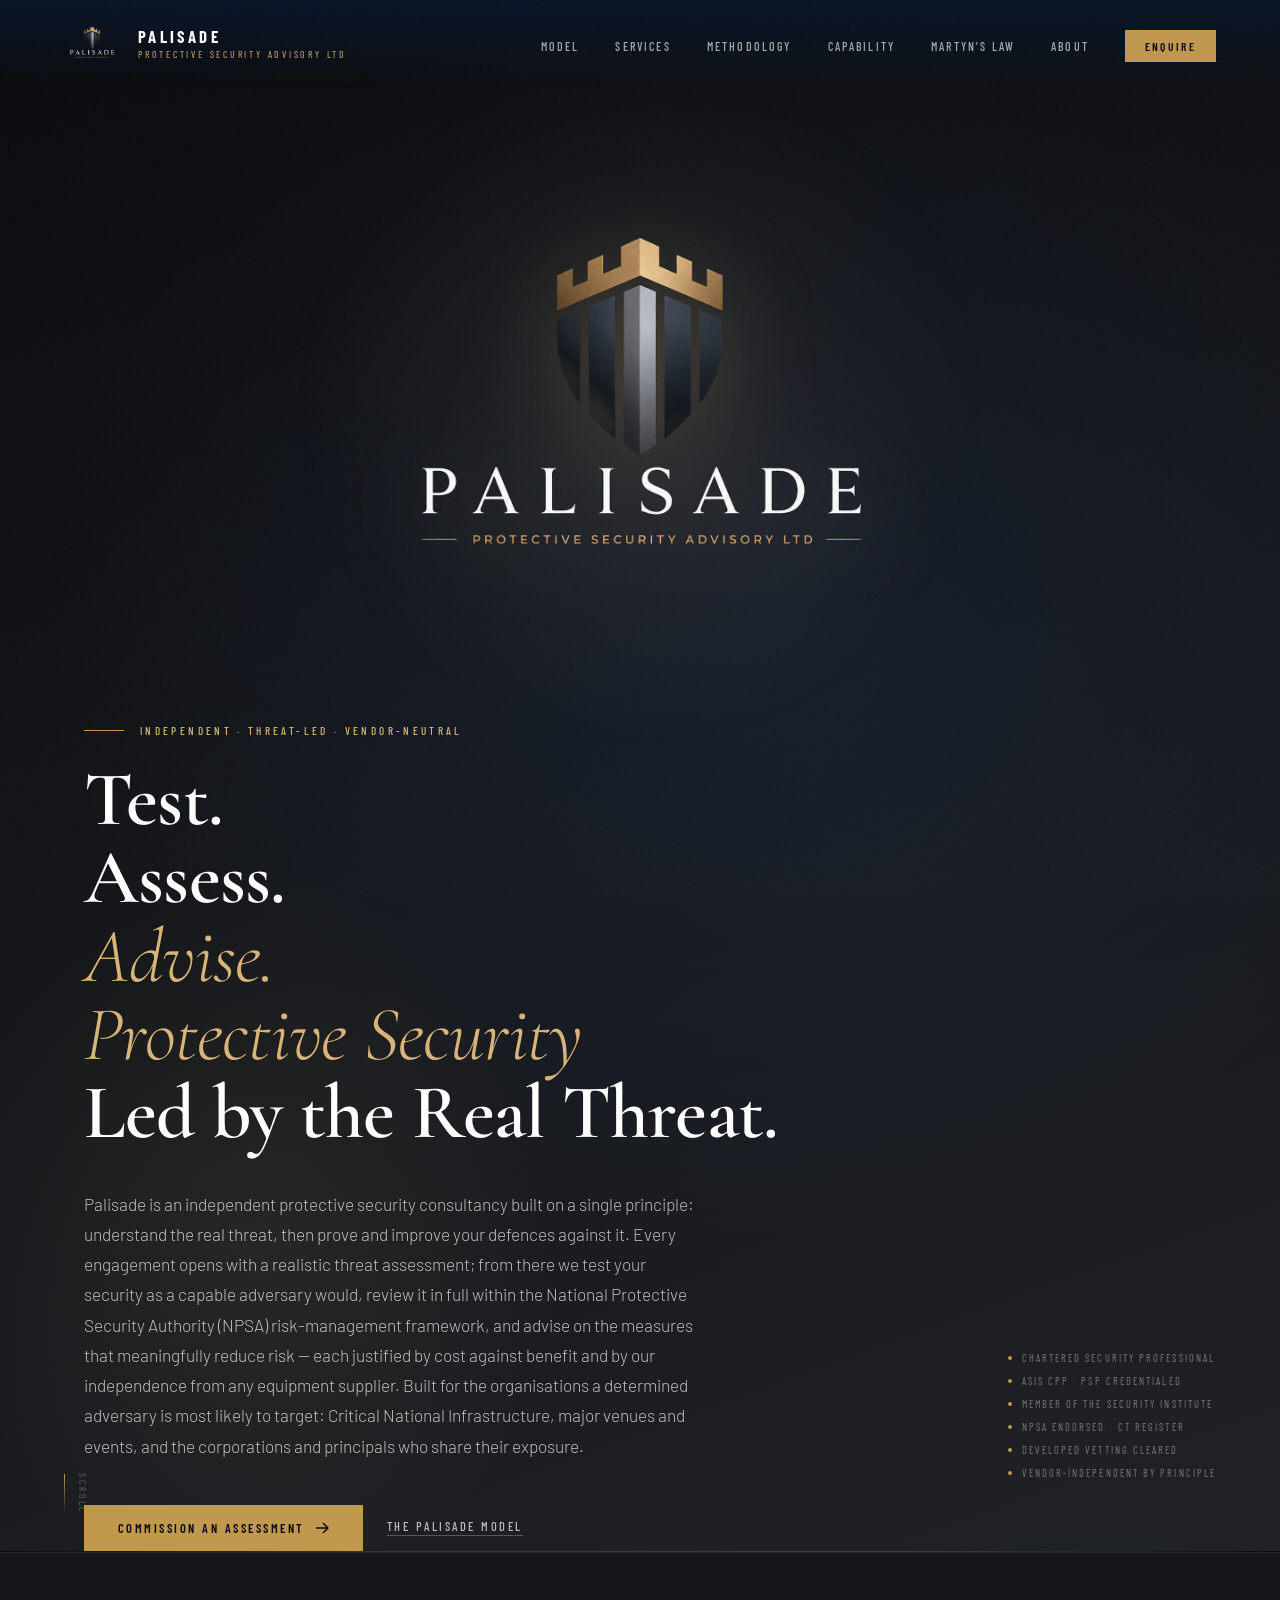
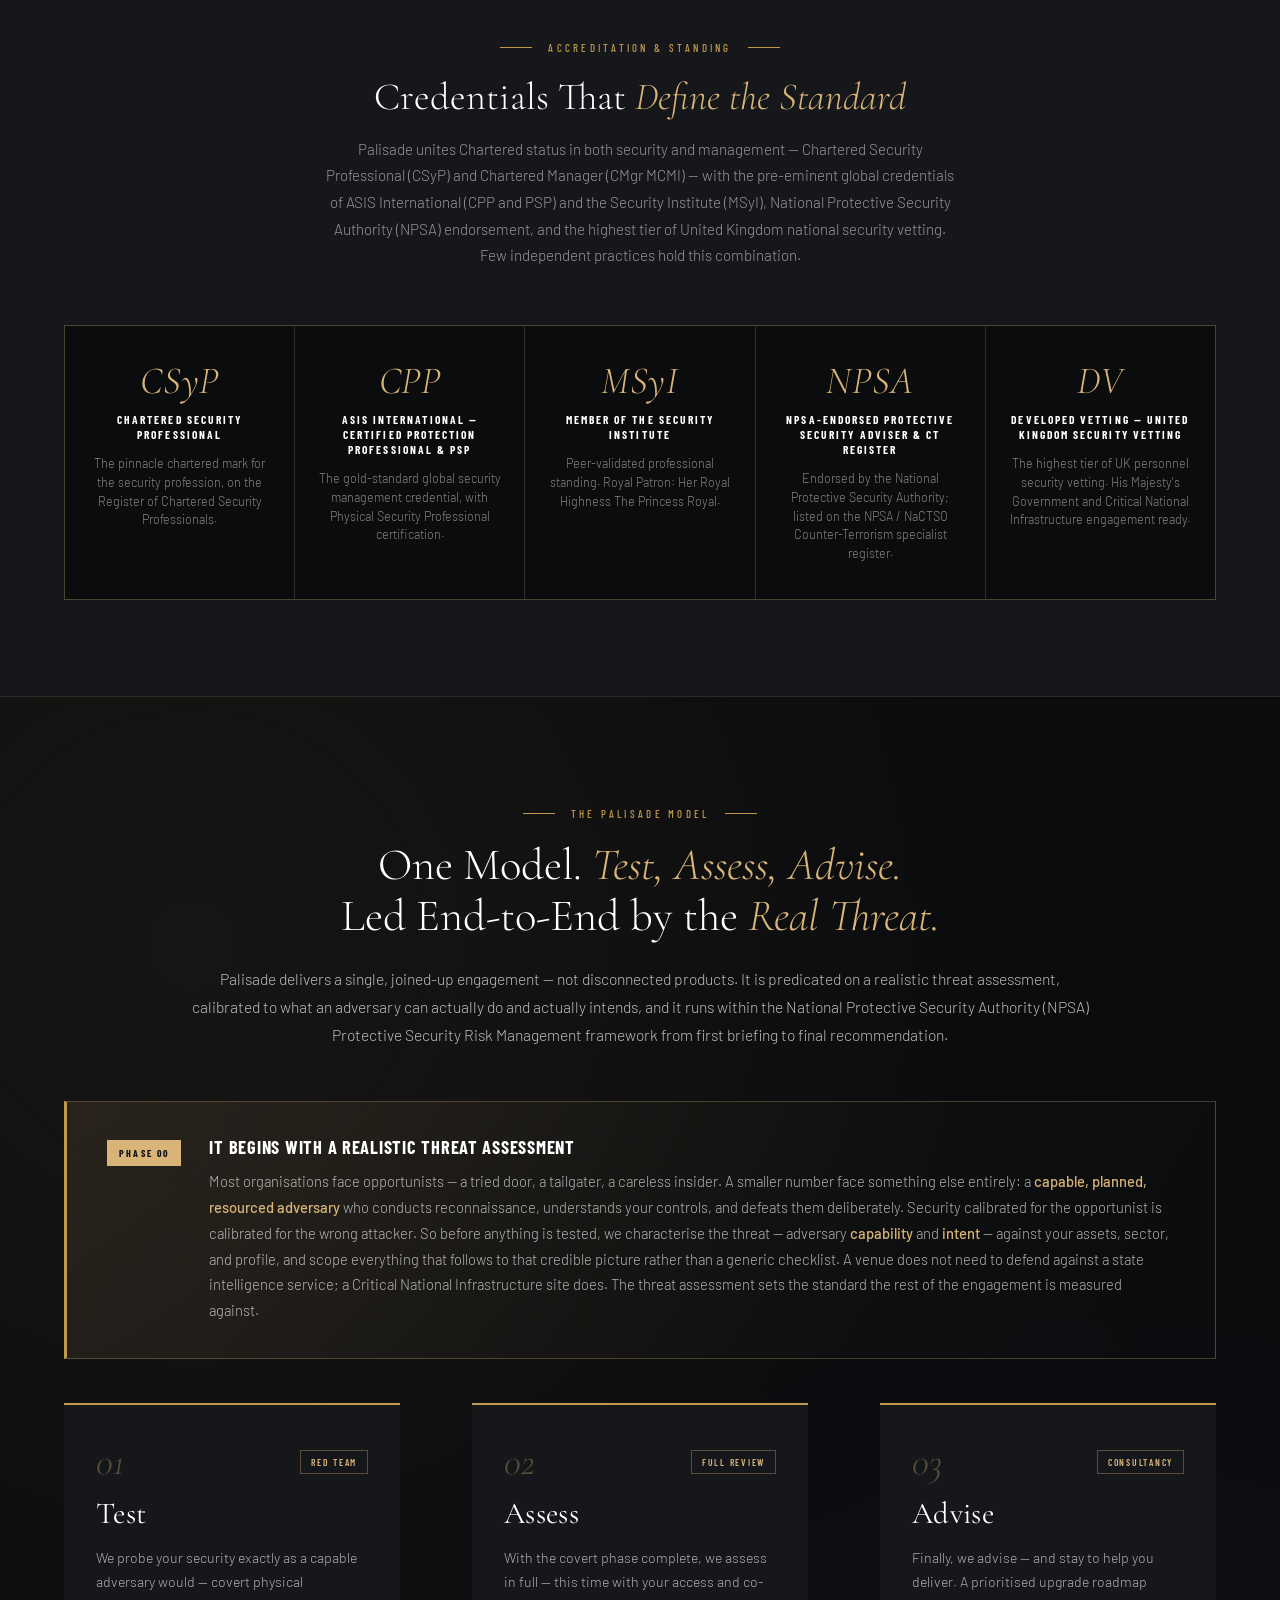
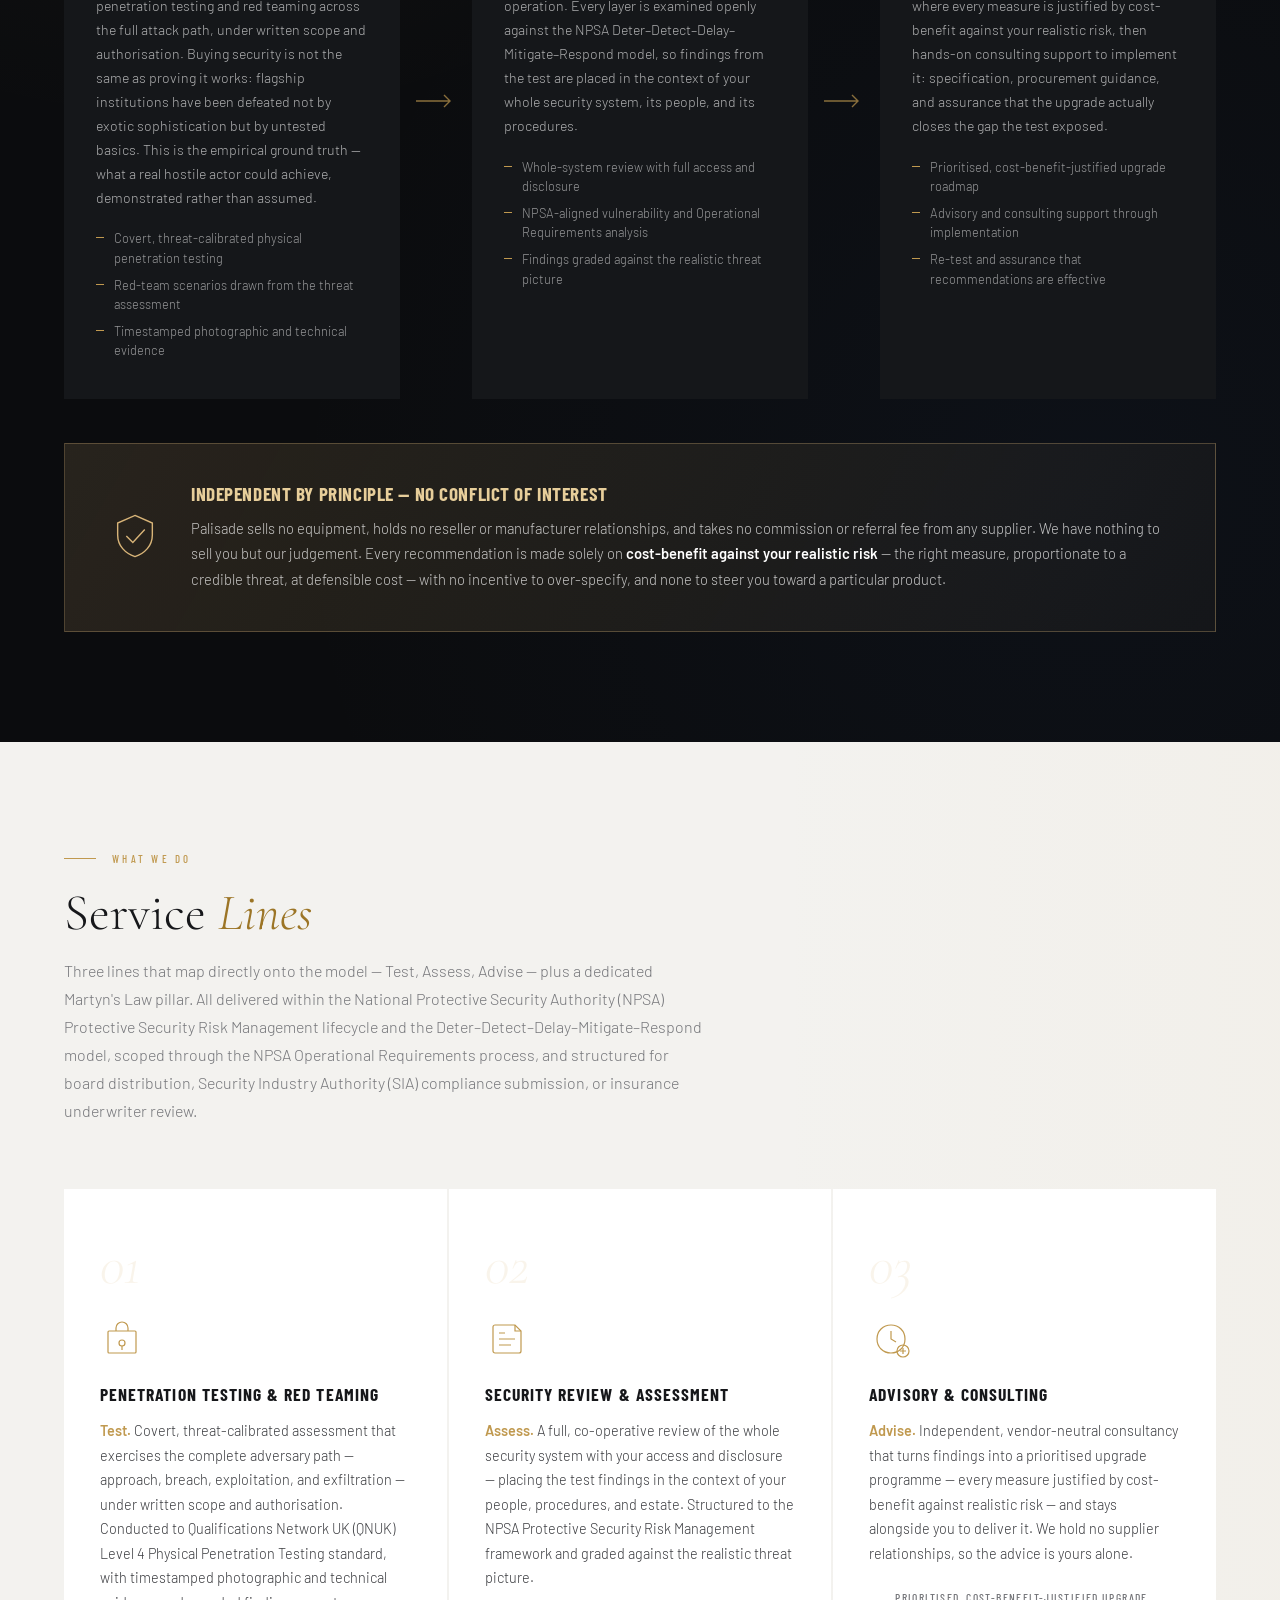
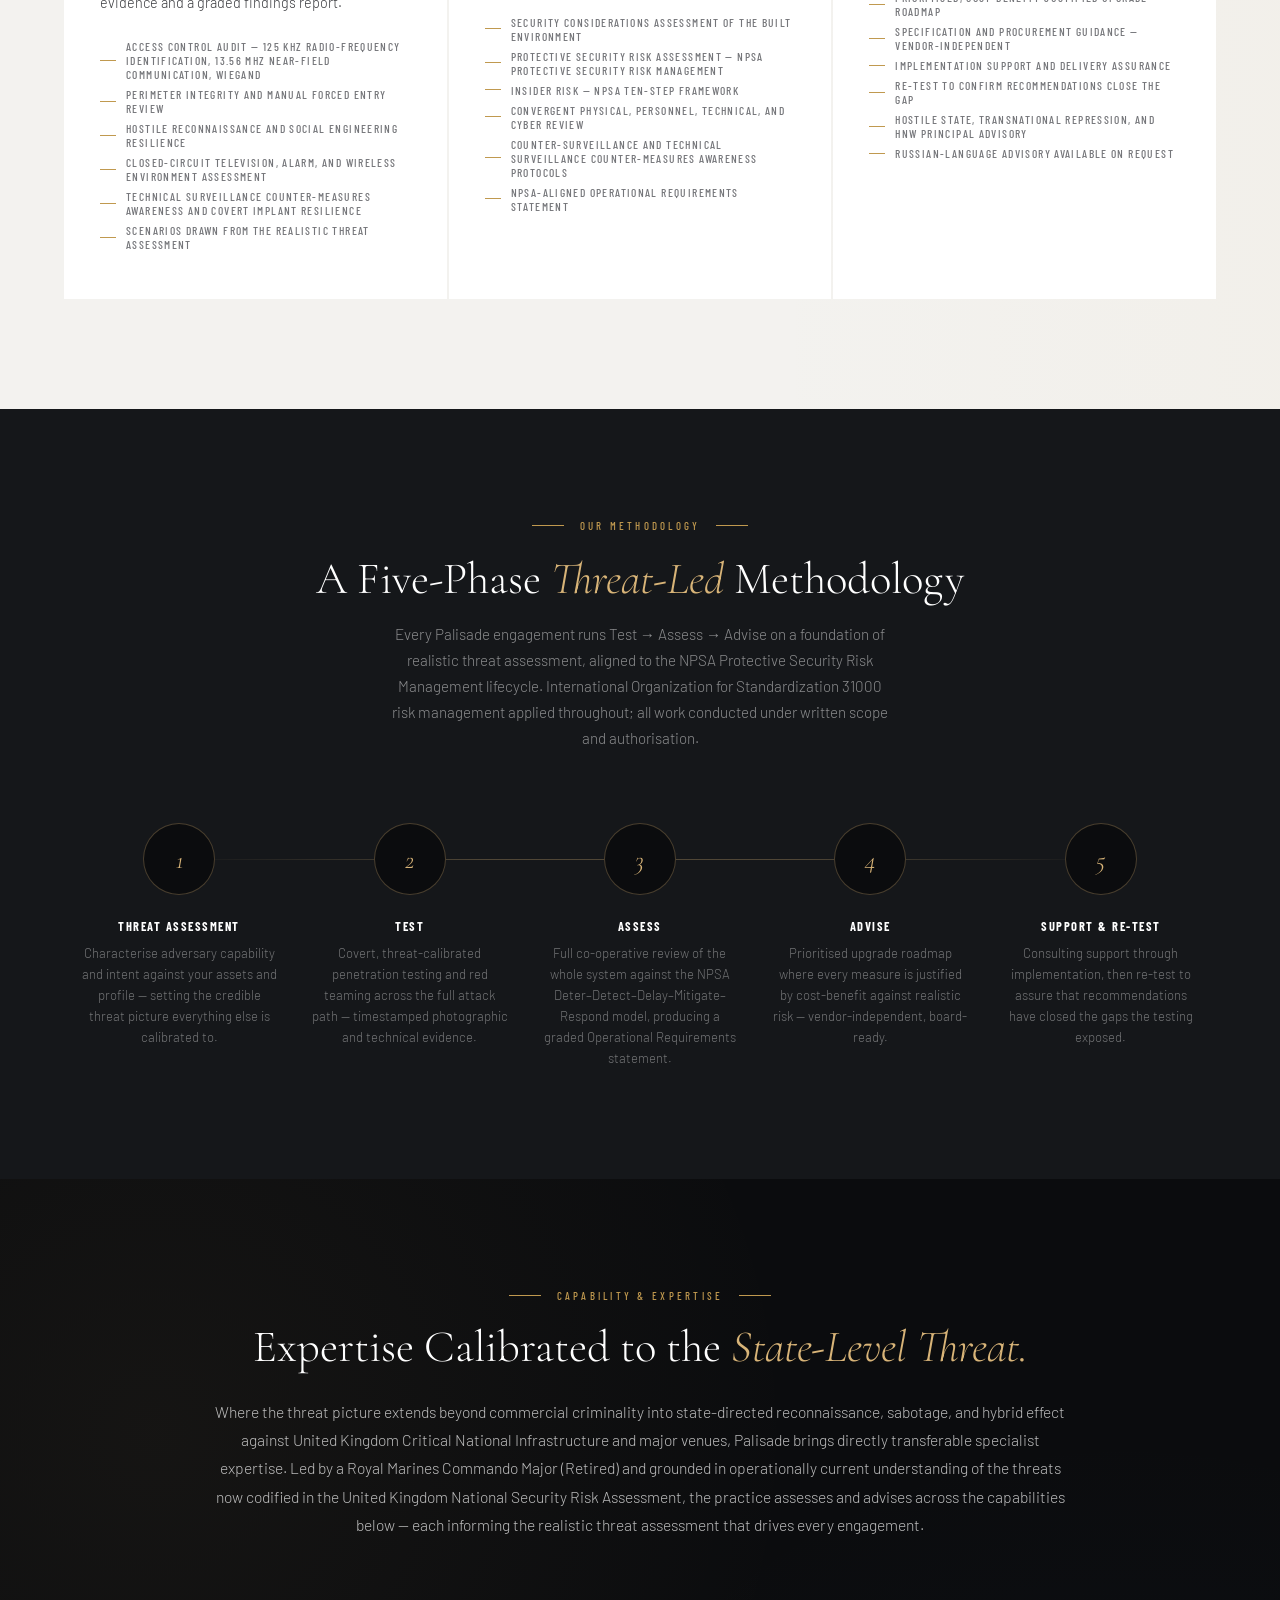
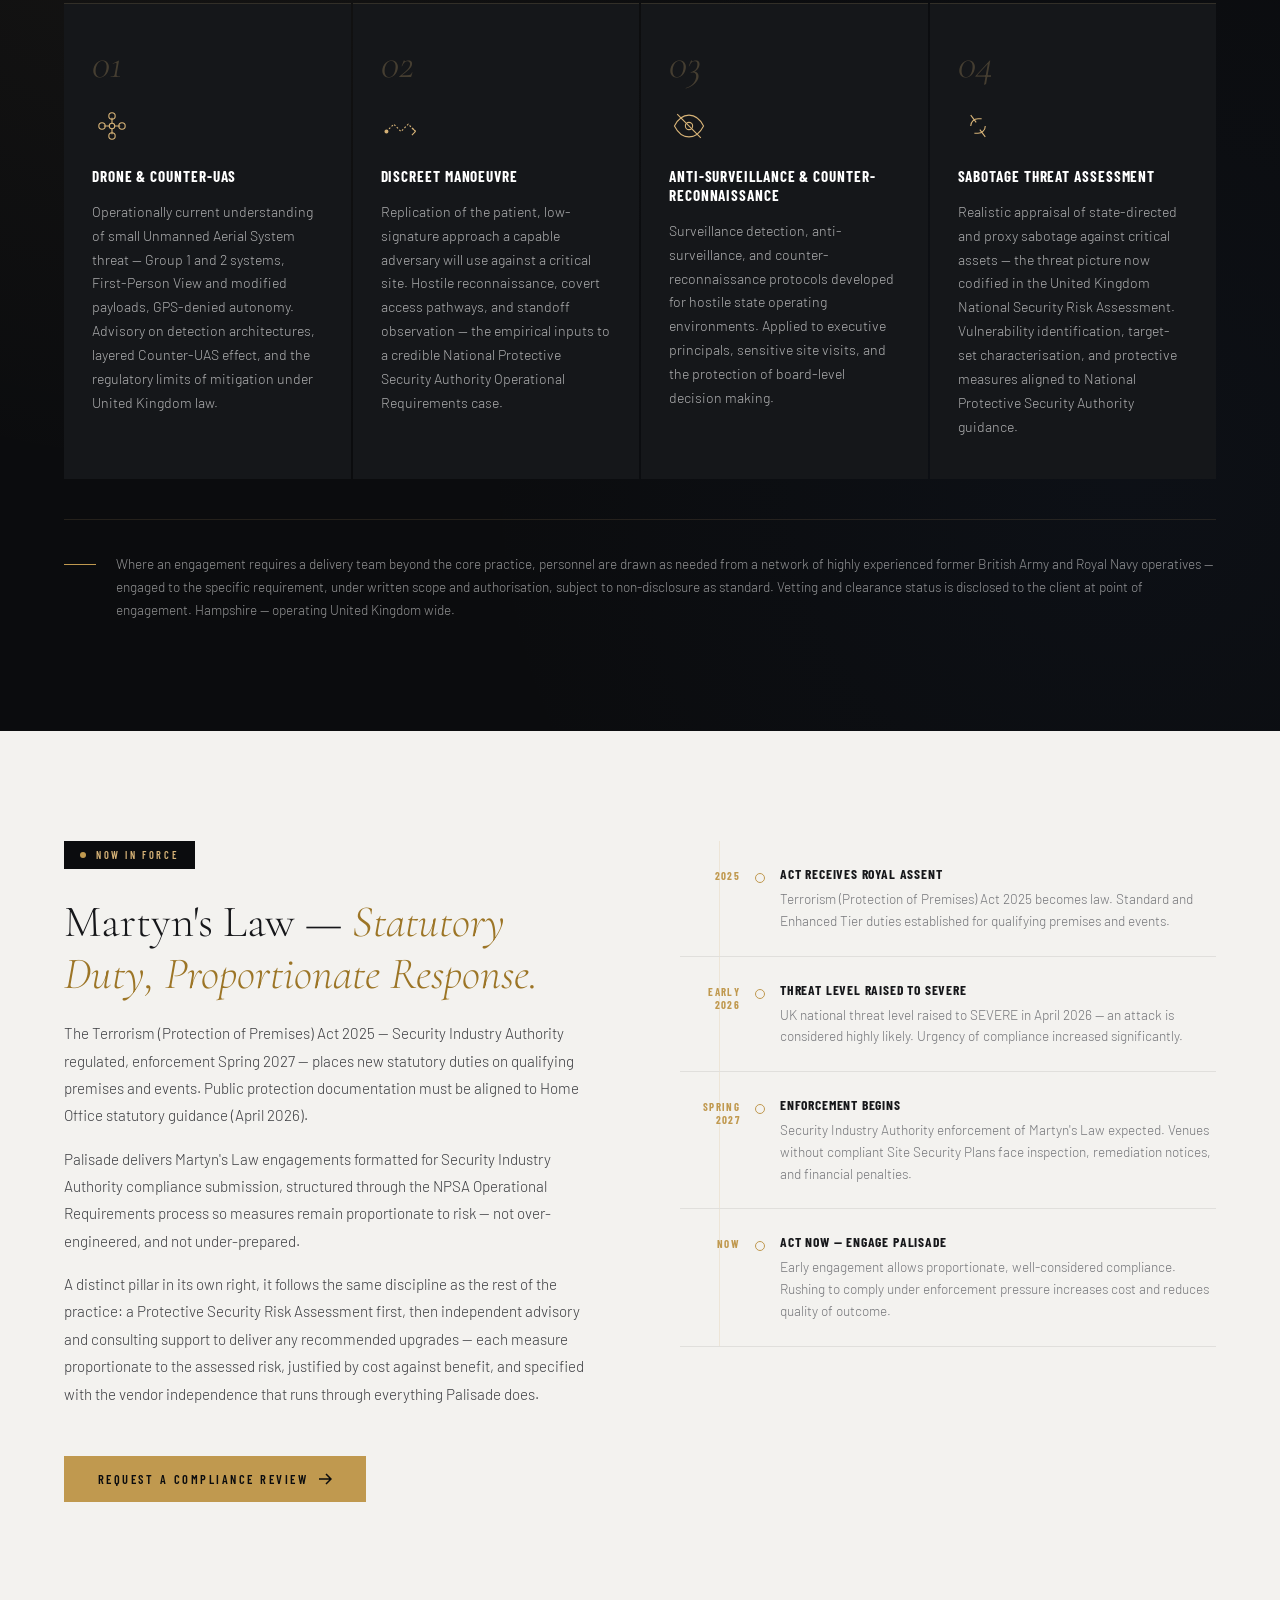
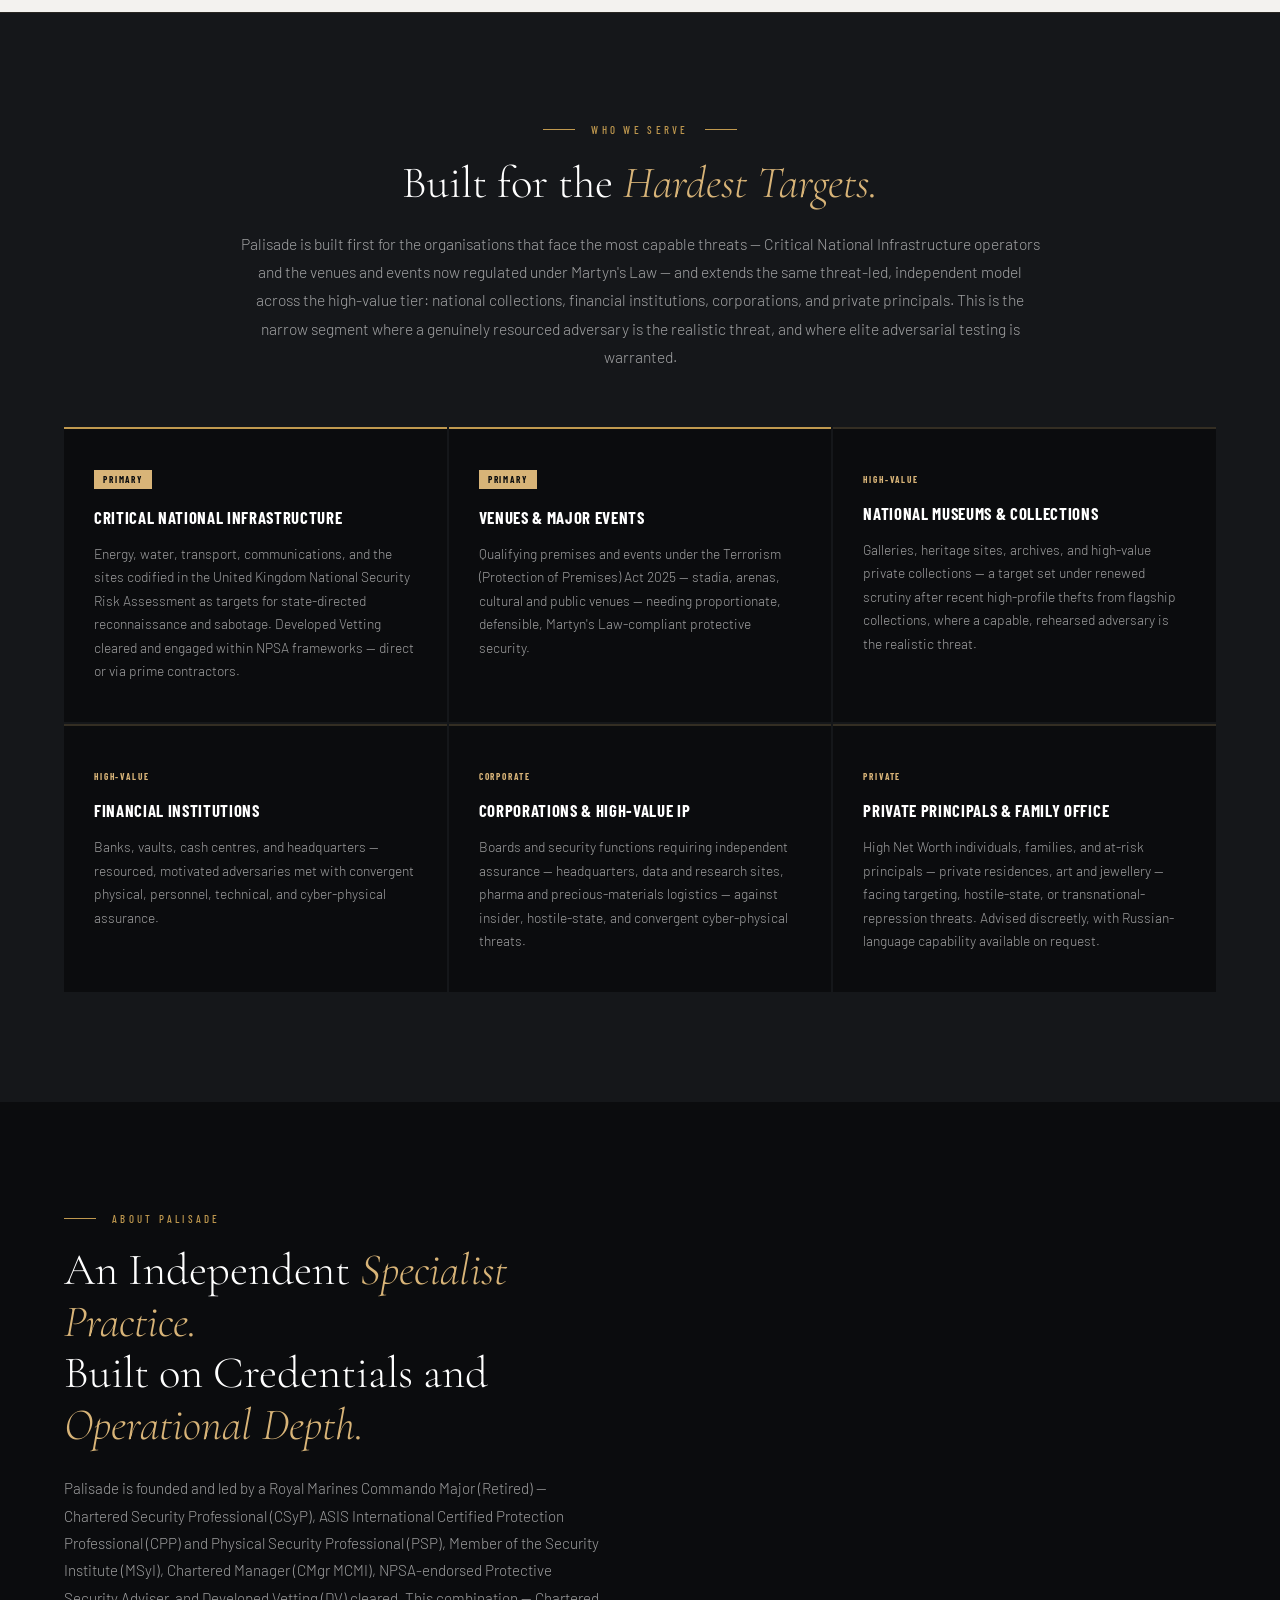
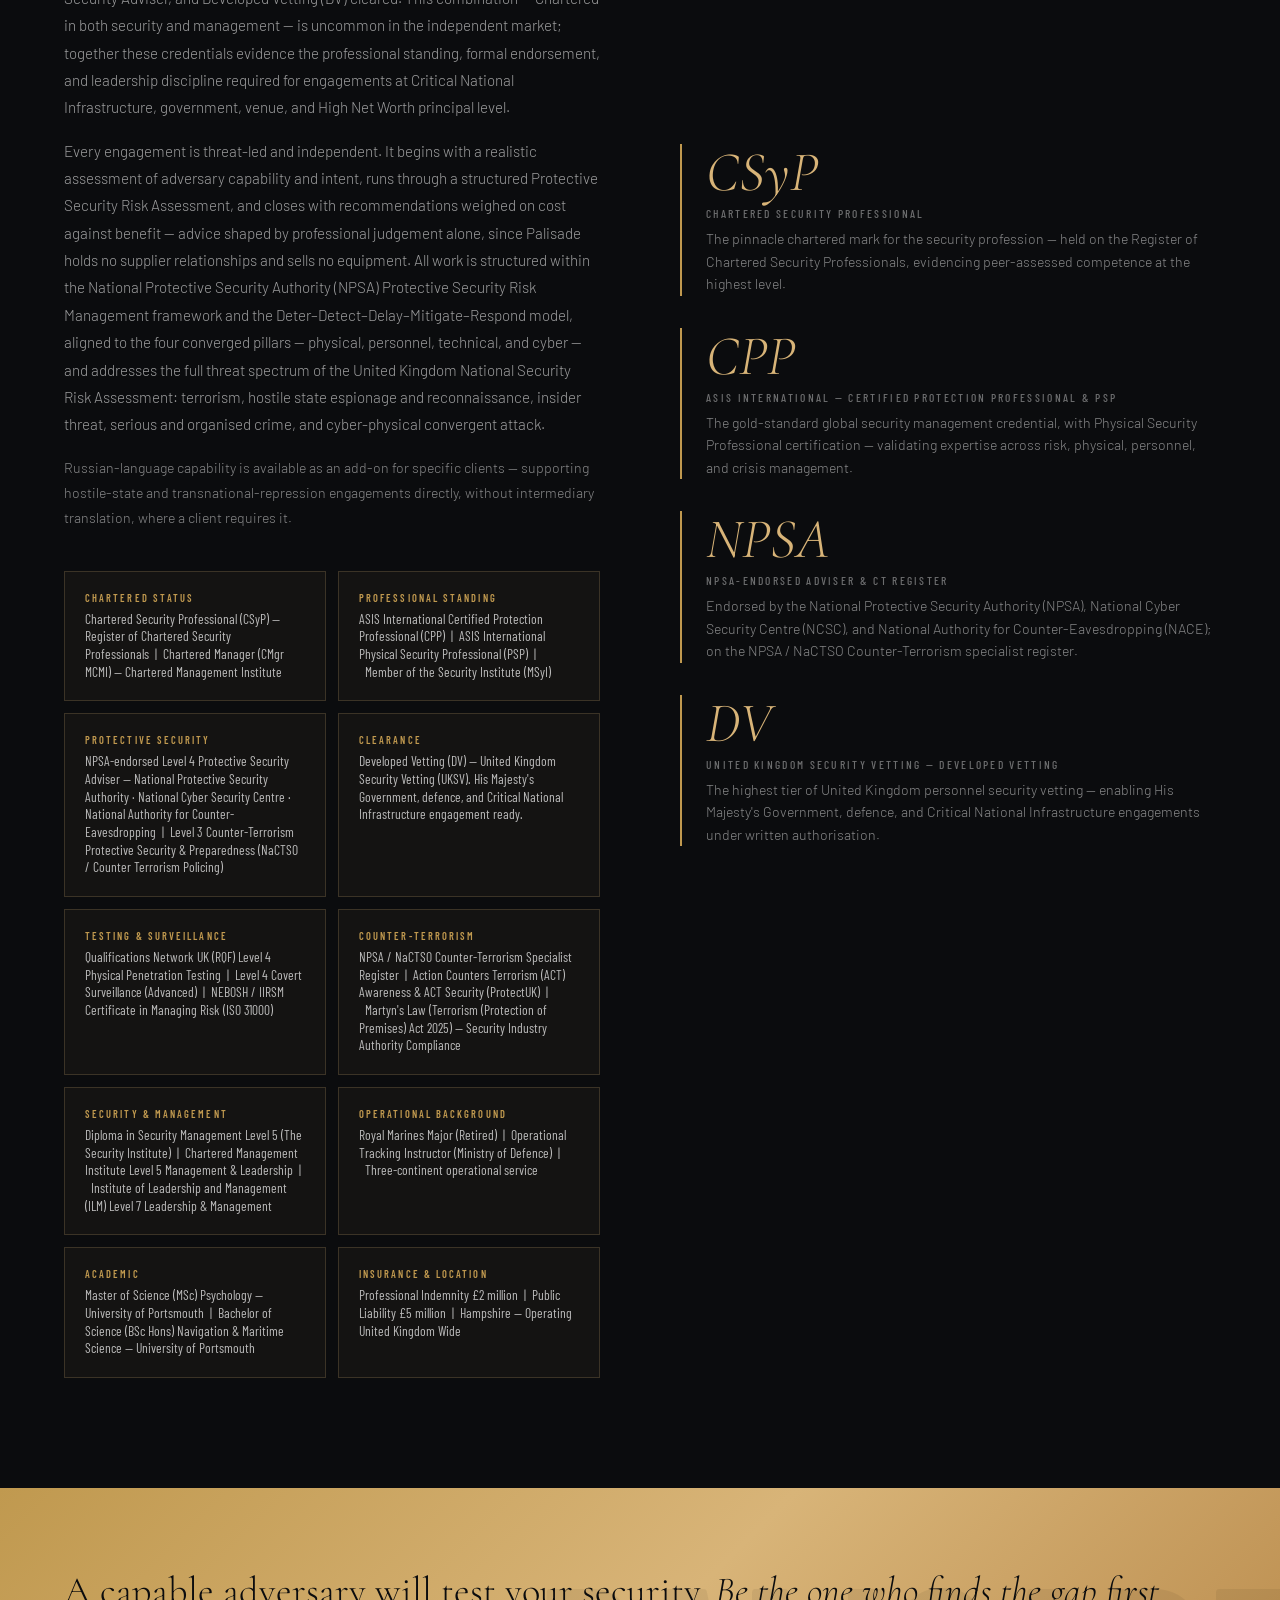
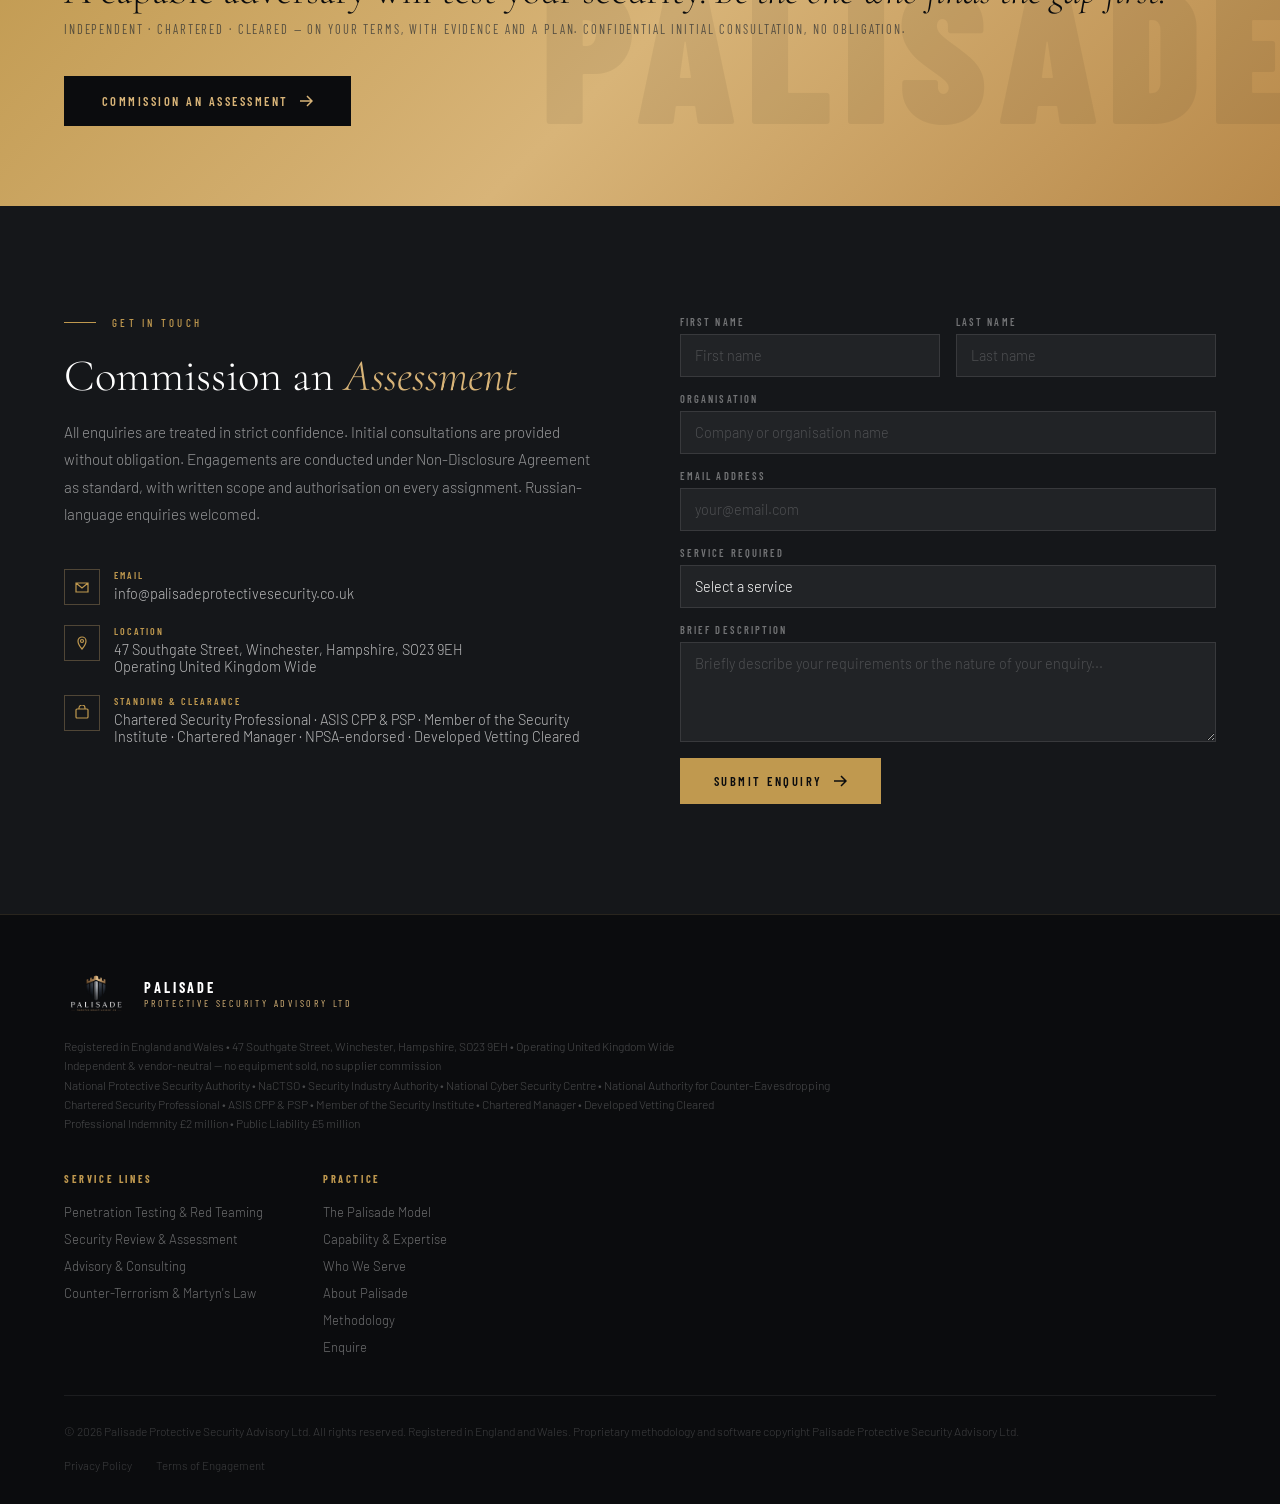
==== commit 2d21915f: "Rebrand site to Onyx & Gold; new graphite/gold logo + share assets - Remap CSS tokens to Onyx & Gold" ====
--- a/index.html
+++ b/index.html
@@ -7,6 +7,19 @@
 <meta name="copyright" content="© 2026 Palisade Protective Security Advisory Ltd. All rights reserved.">
 <meta name="author" content="Palisade Protective Security Advisory Ltd">
 <meta name="description" content="Palisade Protective Security Advisory Ltd — independent, threat-led protective security for Critical National Infrastructure, major venues and events, corporations, and private principals. A single vendor-independent engagement model: Test (physical penetration testing and red teaming), Assess (full cooperative review), and Advise (consultancy to deliver proportionate upgrades). Every recommendation weighed on cost against benefit and on a realistic assessment of adversary capability and intent, shaped by professional judgement alone — Palisade holds no supplier relationships and sells no equipment. Chartered Security Professional (CSyP), ASIS Certified Protection Professional (CPP) and Physical Security Professional (PSP), Member of the Security Institute (MSyI), Chartered Manager (CMgr MCMI); NPSA-endorsed and Developed Vetting (DV) cleared. Delivered within the National Protective Security Authority (NPSA) frameworks. Martyn's Law compliance and advisory. Hampshire — United Kingdom wide.">
+<meta name="theme-color" content="#0b0c0e">
+<link rel="icon" type="image/png" sizes="180x180" href="favicon.png">
+<link rel="apple-touch-icon" href="favicon.png">
+<meta property="og:type" content="website">
+<meta property="og:site_name" content="Palisade Protective Security Advisory Ltd">
+<meta property="og:title" content="Palisade — Independent, Threat-Led Protective Security">
+<meta property="og:description" content="Vendor-independent protective security for Critical National Infrastructure, major venues, corporations and private principals. Test · Assess · Advise.">
+<meta property="og:image" content="https://www.palisadeprotectivesecurity.co.uk/og-image.png">
+<meta property="og:url" content="https://www.palisadeprotectivesecurity.co.uk/">
+<meta name="twitter:card" content="summary_large_image">
+<meta name="twitter:title" content="Palisade — Independent, Threat-Led Protective Security">
+<meta name="twitter:description" content="Vendor-independent protective security. Test · Assess · Advise.">
+<meta name="twitter:image" content="https://www.palisadeprotectivesecurity.co.uk/og-image.png">
 <link rel="preconnect" href="https://fonts.googleapis.com">
 <link rel="preconnect" href="https://fonts.gstatic.com" crossorigin>
 <link href="https://fonts.googleapis.com/css2?family=Cormorant+Garamond:ital,wght@0,300;0,400;0,600;1,300;1,400&family=Barlow+Condensed:wght@300;400;500;600;700;900&family=Barlow:wght@300;400;500&display=swap" rel="stylesheet">
@@ -15,20 +28,21 @@
 *, *::before, *::after { margin: 0; padding: 0; box-sizing: border-box; }
 html { scroll-behavior: smooth; }
 :root {
-  --navy:     #0a1628;
-  --navy2:    #0f1f3d;
-  --navy3:    #162040;
-  --gold:     #b8934a;
-  --gold2:    #d4aa6a;
-  --gold3:    #e8c88a;
-  --gold-dim: rgba(184,147,74,0.12);
-  --steel:    #2a5298;
-  --steel2:   #3a6bc0;
-  --cream:    #f5f0e8;
-  --cream2:   #ede5d4;
-  --text:     #1a1a2e;
-  --text2:    #3a3a5c;
-  --text3:    #6a6a8a;
+  /* Onyx & Gold — graphite ground, single champagne-gold accent (from the logo mark) */
+  --navy:     #0b0c0e;
+  --navy2:    #15171a;
+  --navy3:    #202226;
+  --gold:     #c0994f;
+  --gold2:    #d8b478;
+  --gold3:    #e7ce9a;
+  --gold-dim: rgba(216,180,120,0.12);
+  --steel:    #9c7526;
+  --steel2:   #b8934a;
+  --cream:    #f3f2ef;
+  --cream2:   #e7e5df;
+  --text:     #16171a;
+  --text2:    #3a3b3f;
+  --text3:    #75767a;
   --white:    #ffffff;
   --serif:    'Cormorant Garamond', serif;
   --display:  'Barlow Condensed', sans-serif;
@@ -75,7 +89,7 @@
 
 nav.scrolled {
   background: rgba(10,22,40,0.97);
-  border-bottom: 1px solid rgba(184,147,74,0.15);
+  border-bottom: 1px solid rgba(216,180,120,0.15);
 }
 
 .nav-logo {
@@ -179,7 +193,7 @@
 .nav-toggle {
   display: none;
   background: none;
-  border: 1px solid rgba(184,147,74,0.4);
+  border: 1px solid rgba(216,180,120,0.4);
   color: var(--gold2);
   width: 38px;
   height: 38px;
@@ -213,7 +227,7 @@
   inset: 0;
   background:
     radial-gradient(ellipse 80% 60% at 60% 40%, rgba(42,82,152,0.15) 0%, transparent 70%),
-    radial-gradient(ellipse 40% 40% at 20% 80%, rgba(184,147,74,0.08) 0%, transparent 60%),
+    radial-gradient(ellipse 40% 40% at 20% 80%, rgba(216,180,120,0.08) 0%, transparent 60%),
     linear-gradient(160deg, var(--navy) 0%, var(--navy2) 50%, var(--navy3) 100%);
 }
 
@@ -238,7 +252,7 @@
   transform: translateX(-50%);
   width: clamp(420px, 60vw, 760px);
   height: clamp(420px, 60vw, 760px);
-  background: radial-gradient(circle, rgba(184,147,74,0.10) 0%, rgba(184,147,74,0.04) 35%, transparent 65%);
+  background: radial-gradient(circle, rgba(216,180,120,0.10) 0%, rgba(216,180,120,0.04) 35%, transparent 65%);
   z-index: -1;
   pointer-events: none;
 }
@@ -247,7 +261,7 @@
   width: clamp(320px, 44vw, 560px);
   height: auto;
   object-fit: contain;
-  filter: drop-shadow(0 12px 48px rgba(184,147,74,0.22));
+  filter: drop-shadow(0 12px 48px rgba(216,180,120,0.22));
   opacity: 0;
   animation: fadeUp 0.9s ease 0.1s forwards;
 }
@@ -350,7 +364,7 @@
   background: var(--gold2);
   border-color: var(--gold2);
   transform: translateY(-2px);
-  box-shadow: 0 8px 24px rgba(184,147,74,0.3);
+  box-shadow: 0 8px 24px rgba(216,180,120,0.3);
 }
 
 .btn-primary svg {
@@ -457,8 +471,8 @@
   padding: 88px 5vw 96px;
   position: relative;
   overflow: hidden;
-  border-top: 1px solid rgba(184,147,74,0.12);
-  border-bottom: 1px solid rgba(184,147,74,0.12);
+  border-top: 1px solid rgba(216,180,120,0.12);
+  border-bottom: 1px solid rgba(216,180,120,0.12);
 }
 
 .accreditations-inner {
@@ -496,8 +510,8 @@
   display: grid;
   grid-template-columns: repeat(5, 1fr);
   gap: 1px;
-  background: rgba(184,147,74,0.15);
-  border: 1px solid rgba(184,147,74,0.15);
+  background: rgba(216,180,120,0.15);
+  border: 1px solid rgba(216,180,120,0.15);
 }
 
 .accred-cell {
@@ -563,7 +577,7 @@
   top: 0; right: 0;
   width: 40%;
   height: 100%;
-  background: linear-gradient(270deg, rgba(184,147,74,0.04) 0%, transparent 100%);
+  background: linear-gradient(270deg, rgba(216,180,120,0.04) 0%, transparent 100%);
   pointer-events: none;
 }
 
@@ -643,7 +657,7 @@
   font-family: var(--serif);
   font-size: 3.5rem;
   font-weight: 300;
-  color: rgba(184,147,74,0.15);
+  color: rgba(216,180,120,0.15);
   line-height: 1;
   margin-bottom: 24px;
   font-style: italic;
@@ -752,8 +766,8 @@
 
 .about-cred {
   padding: 20px;
-  border: 1px solid rgba(184,147,74,0.2);
-  background: rgba(184,147,74,0.04);
+  border: 1px solid rgba(216,180,120,0.2);
+  background: rgba(216,180,120,0.04);
 }
 
 .about-cred-title {
@@ -825,7 +839,7 @@
   position: absolute;
   inset: 0;
   background:
-    radial-gradient(circle at 12% 22%, rgba(184,147,74,0.05) 0%, transparent 45%),
+    radial-gradient(circle at 12% 22%, rgba(216,180,120,0.05) 0%, transparent 45%),
     radial-gradient(circle at 88% 78%, rgba(42,82,152,0.06) 0%, transparent 45%);
   pointer-events: none;
 }
@@ -878,7 +892,7 @@
   position: relative;
   overflow: hidden;
   transition: transform 0.3s, background 0.3s;
-  border-top: 1px solid rgba(184,147,74,0.15);
+  border-top: 1px solid rgba(216,180,120,0.15);
 }
 
 .capability-card::before {
@@ -898,7 +912,7 @@
   font-family: var(--serif);
   font-size: 2.6rem;
   font-weight: 300;
-  color: rgba(184,147,74,0.25);
+  color: rgba(216,180,120,0.25);
   line-height: 1;
   margin-bottom: 20px;
   font-style: italic;
@@ -934,7 +948,7 @@
   align-items: flex-start;
   gap: 20px;
   padding-top: 32px;
-  border-top: 1px solid rgba(184,147,74,0.12);
+  border-top: 1px solid rgba(216,180,120,0.12);
 }
 
 .capability-foot-line {
@@ -1044,7 +1058,7 @@
   top: 0;
   bottom: 0;
   width: 1px;
-  background: rgba(184,147,74,0.2);
+  background: rgba(216,180,120,0.2);
 }
 
 .timeline-date {
@@ -1138,7 +1152,7 @@
   left: 10%;
   right: 10%;
   height: 1px;
-  background: linear-gradient(90deg, transparent, rgba(184,147,74,0.3), rgba(184,147,74,0.3), transparent);
+  background: linear-gradient(90deg, transparent, rgba(216,180,120,0.3), rgba(216,180,120,0.3), transparent);
 }
 
 .process-step {
@@ -1150,7 +1164,7 @@
 .process-step-num {
   width: 72px;
   height: 72px;
-  border: 1px solid rgba(184,147,74,0.3);
+  border: 1px solid rgba(216,180,120,0.3);
   border-radius: 50%;
   display: flex;
   align-items: center;
@@ -1192,7 +1206,7 @@
 
 /* ── CTA BAND ── */
 .cta-band {
-  background: linear-gradient(135deg, var(--gold) 0%, var(--gold2) 50%, #c49a50 100%);
+  background: linear-gradient(135deg, var(--gold) 0%, var(--gold2) 50%, #b8894a 100%);
   padding: 80px 5vw;
   position: relative;
   overflow: hidden;
@@ -1316,7 +1330,7 @@
 .contact-item-icon {
   width: 36px;
   height: 36px;
-  border: 1px solid rgba(184,147,74,0.3);
+  border: 1px solid rgba(216,180,120,0.3);
   display: flex;
   align-items: center;
   justify-content: center;
@@ -1411,13 +1425,13 @@
   background: var(--gold2);
   border-color: var(--gold2);
   transform: translateY(-2px);
-  box-shadow: 0 6px 20px rgba(184,147,74,0.3);
+  box-shadow: 0 6px 20px rgba(216,180,120,0.3);
 }
 
 /* ── FOOTER ── */
 footer {
   background: var(--navy);
-  border-top: 1px solid rgba(184,147,74,0.15);
+  border-top: 1px solid rgba(216,180,120,0.15);
   padding: 48px 5vw 32px;
 }
 
@@ -1524,7 +1538,7 @@
   position: absolute;
   inset: 0;
   background:
-    radial-gradient(circle at 15% 15%, rgba(184,147,74,0.06) 0%, transparent 45%),
+    radial-gradient(circle at 15% 15%, rgba(216,180,120,0.06) 0%, transparent 45%),
     radial-gradient(circle at 85% 85%, rgba(42,82,152,0.07) 0%, transparent 45%);
   pointer-events: none;
 }
@@ -1552,8 +1566,8 @@
   gap: 28px;
   padding: 34px 40px;
   margin-bottom: 44px;
-  background: linear-gradient(120deg, rgba(184,147,74,0.10) 0%, rgba(184,147,74,0.02) 60%, transparent 100%);
-  border: 1px solid rgba(184,147,74,0.28);
+  background: linear-gradient(120deg, rgba(216,180,120,0.10) 0%, rgba(216,180,120,0.02) 60%, transparent 100%);
+  border: 1px solid rgba(216,180,120,0.28);
   border-left: 3px solid var(--gold);
 }
 .predicate-badge {
@@ -1611,7 +1625,7 @@
   font-size: 2.4rem;
   font-style: italic;
   font-weight: 300;
-  color: rgba(184,147,74,0.35);
+  color: rgba(216,180,120,0.35);
   line-height: 1;
 }
 .model-stage-tag {
@@ -1621,7 +1635,7 @@
   letter-spacing: 0.18em;
   text-transform: uppercase;
   color: var(--gold2);
-  border: 1px solid rgba(184,147,74,0.35);
+  border: 1px solid rgba(216,180,120,0.35);
   padding: 5px 10px;
 }
 .model-stage-title {
@@ -1677,8 +1691,8 @@
   gap: 30px;
   margin-top: 44px;
   padding: 38px 44px;
-  background: linear-gradient(120deg, rgba(184,147,74,0.14) 0%, rgba(184,147,74,0.04) 100%);
-  border: 1px solid rgba(184,147,74,0.3);
+  background: linear-gradient(120deg, rgba(216,180,120,0.14) 0%, rgba(216,180,120,0.04) 100%);
+  border: 1px solid rgba(216,180,120,0.3);
 }
 .independence-mark {
   flex-shrink: 0;
@@ -1719,7 +1733,7 @@
   padding: 110px 5vw;
   position: relative;
   overflow: hidden;
-  border-top: 1px solid rgba(184,147,74,0.1);
+  border-top: 1px solid rgba(216,180,120,0.1);
 }
 .clients-inner { max-width: 1200px; margin: 0 auto; }
 .clients-header { text-align: center; max-width: 800px; margin: 0 auto 56px; }
@@ -1755,7 +1769,7 @@
   top: 0; left: 0;
   width: 100%;
   height: 2px;
-  background: rgba(184,147,74,0.2);
+  background: rgba(216,180,120,0.2);
   transition: background 0.3s;
 }
 .client-card--primary::before { background: var(--gold); }
@@ -1811,8 +1825,8 @@
 }
 
 @keyframes dotPulse {
-  0%, 100% { opacity: 1; box-shadow: 0 0 0 0 rgba(184,147,74,0.4); }
-  50%       { opacity: 0.6; box-shadow: 0 0 0 6px rgba(184,147,74,0); }
+  0%, 100% { opacity: 1; box-shadow: 0 0 0 0 rgba(216,180,120,0.4); }
+  50%       { opacity: 0.6; box-shadow: 0 0 0 6px rgba(216,180,120,0); }
 }
 
 /* Scroll reveal */
@@ -1851,7 +1865,7 @@
     background: rgba(10,22,40,0.98);
     padding: 24px 5vw;
     gap: 20px;
-    border-top: 1px solid rgba(184,147,74,0.15);
+    border-top: 1px solid rgba(216,180,120,0.15);
   }
   .nav-links.open a { font-size: 1rem; }
   .nav-shield { width: 46px; height: 46px; }
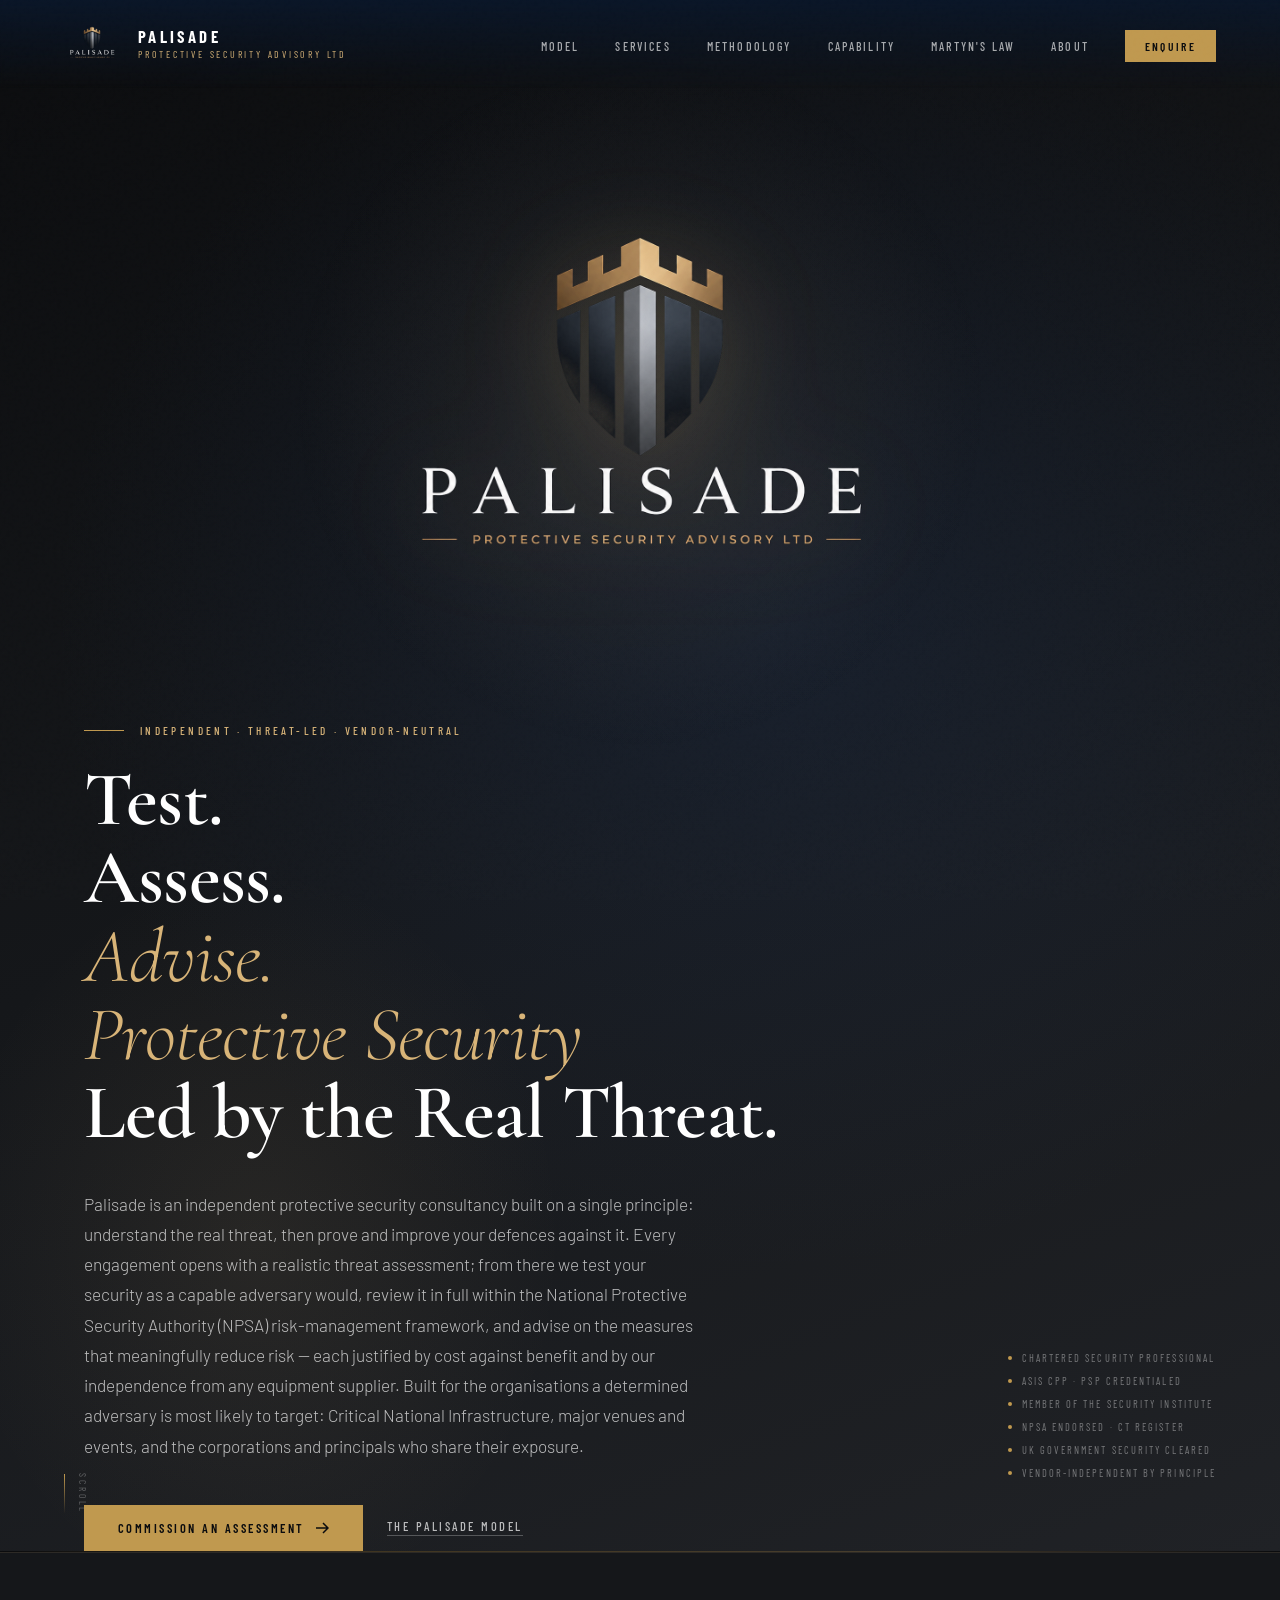
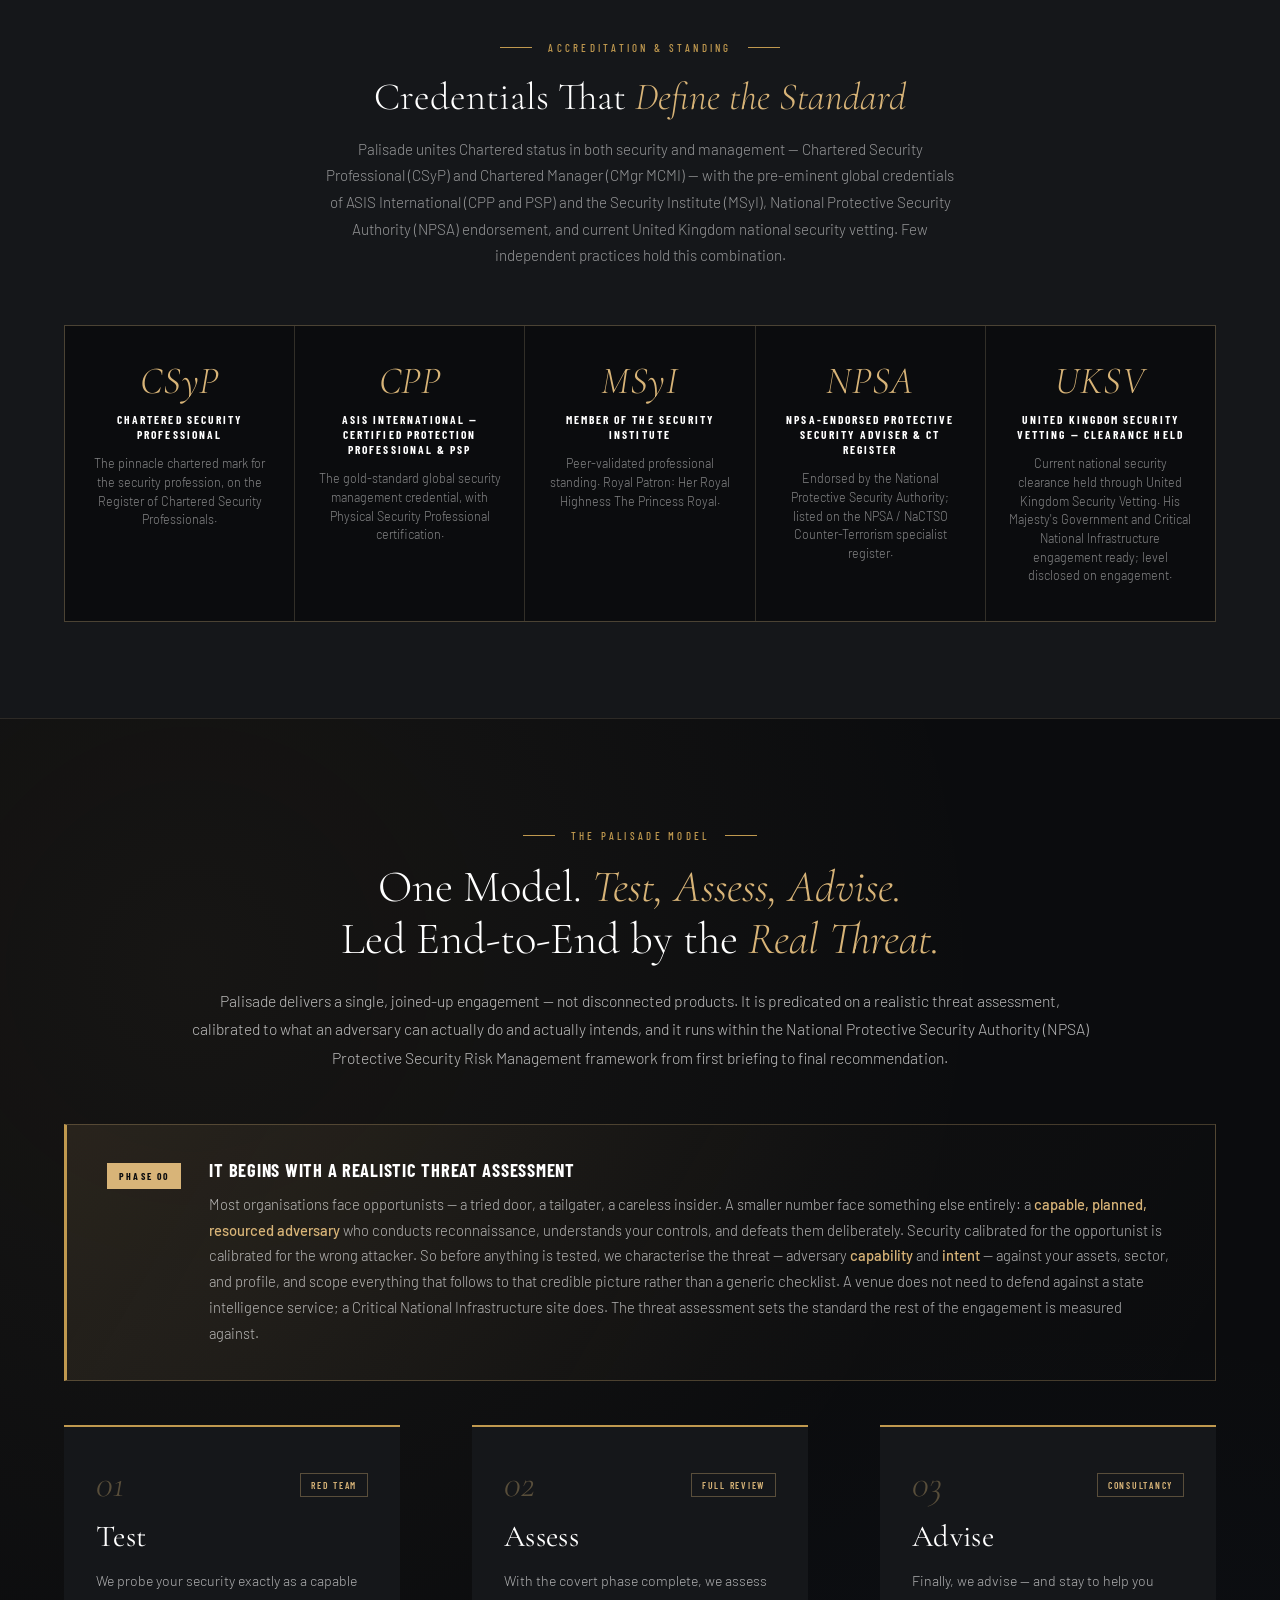
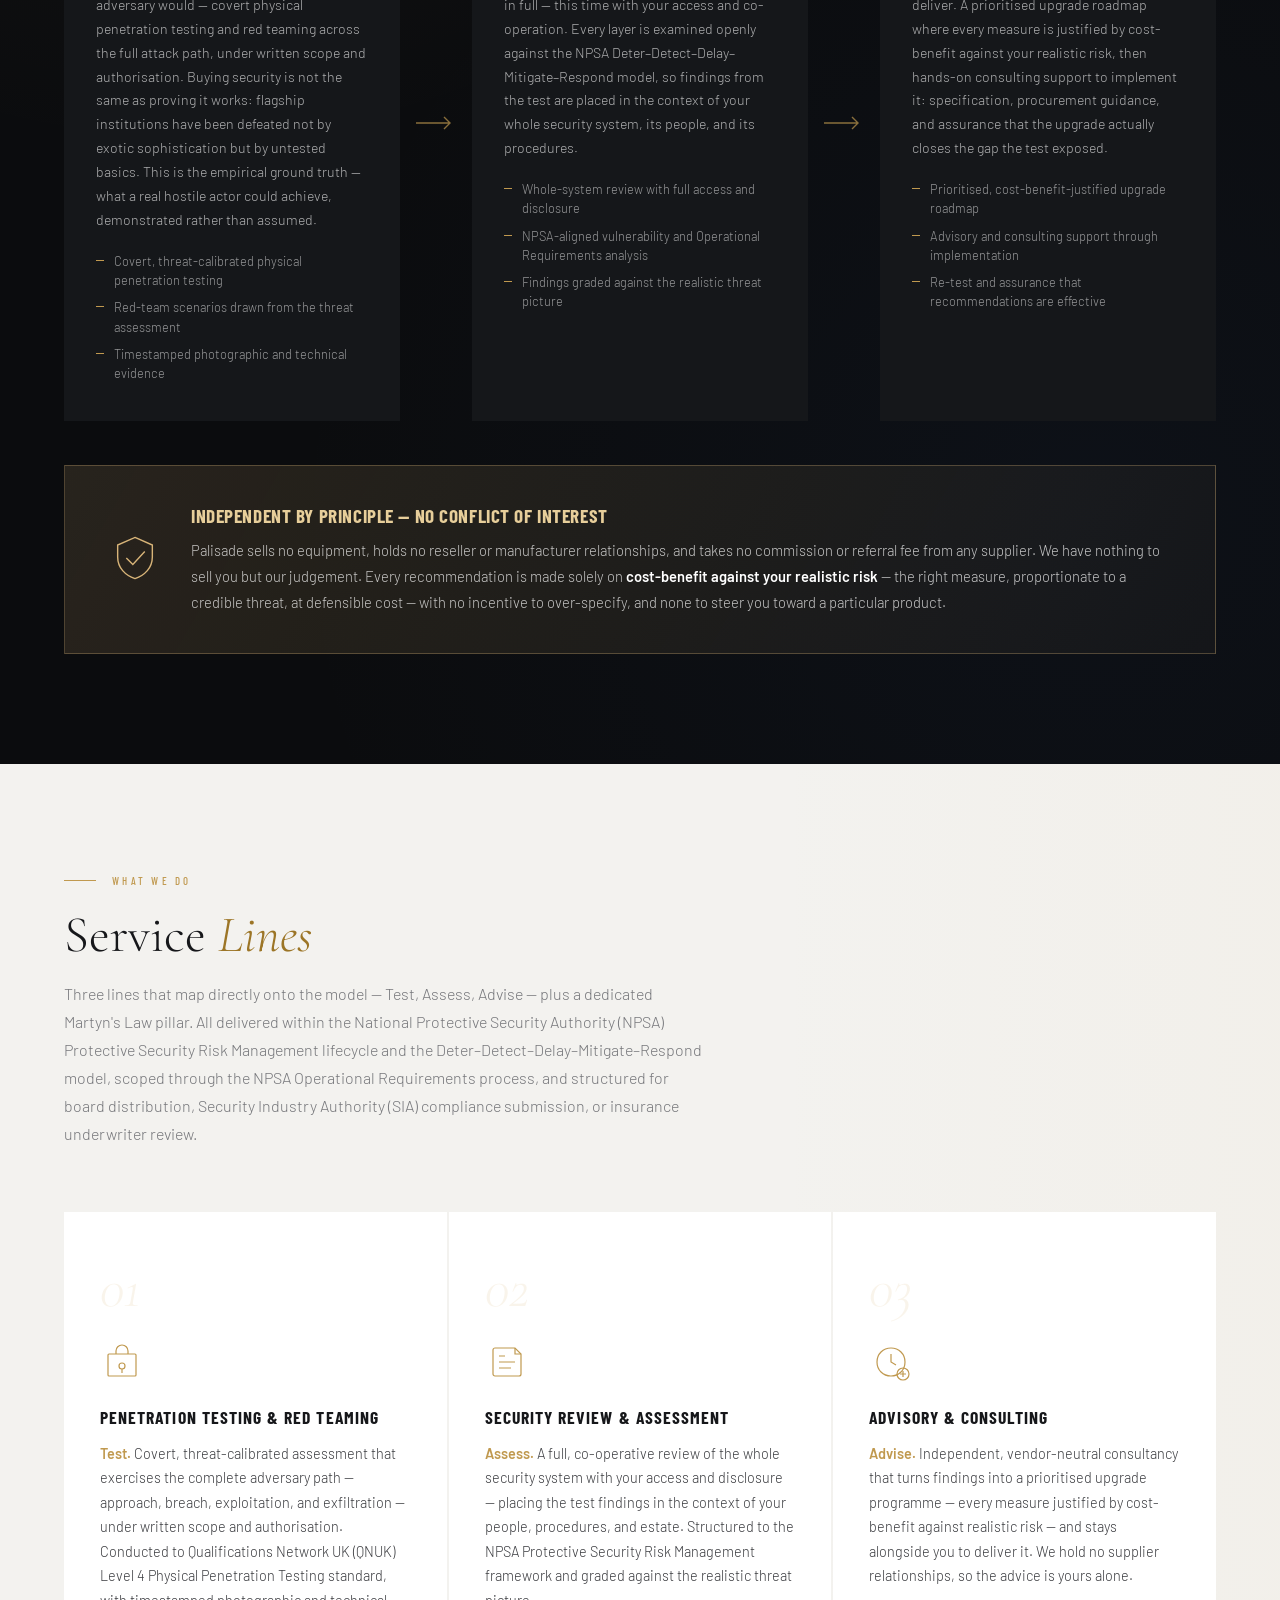
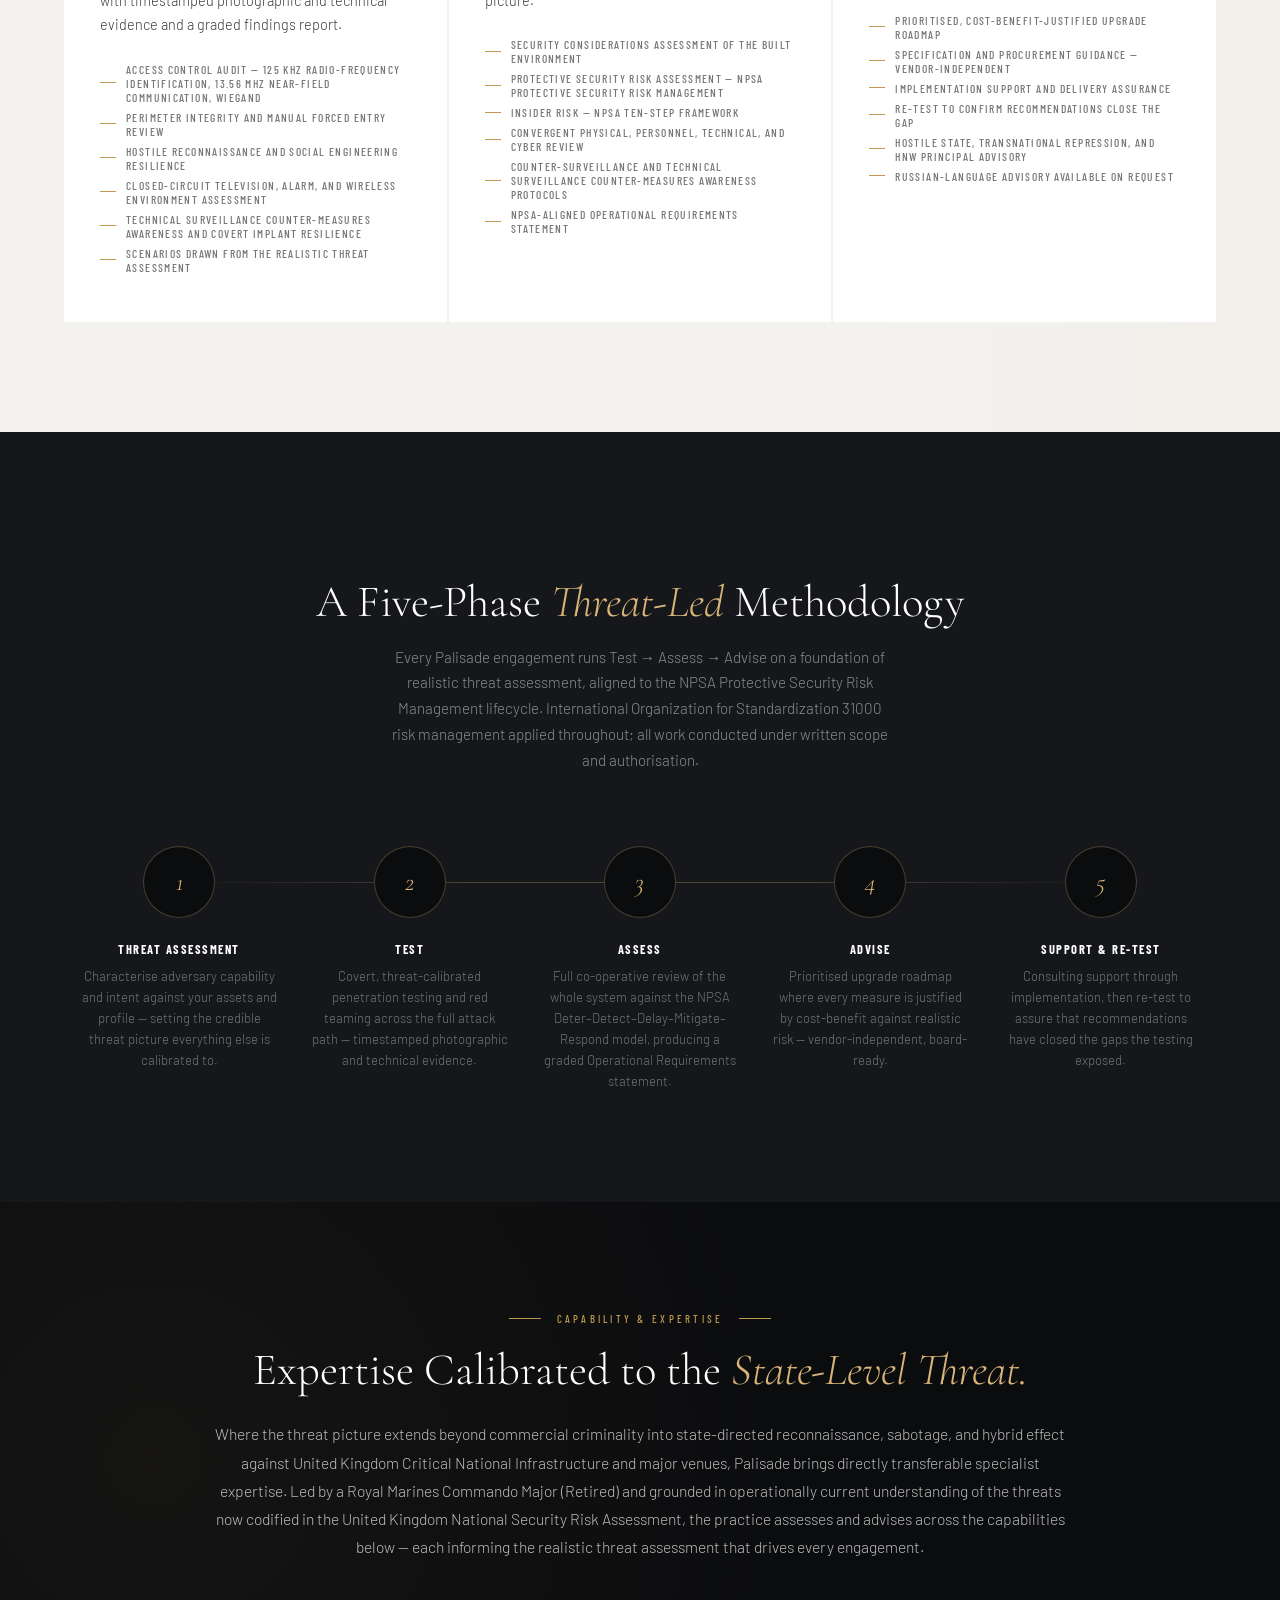
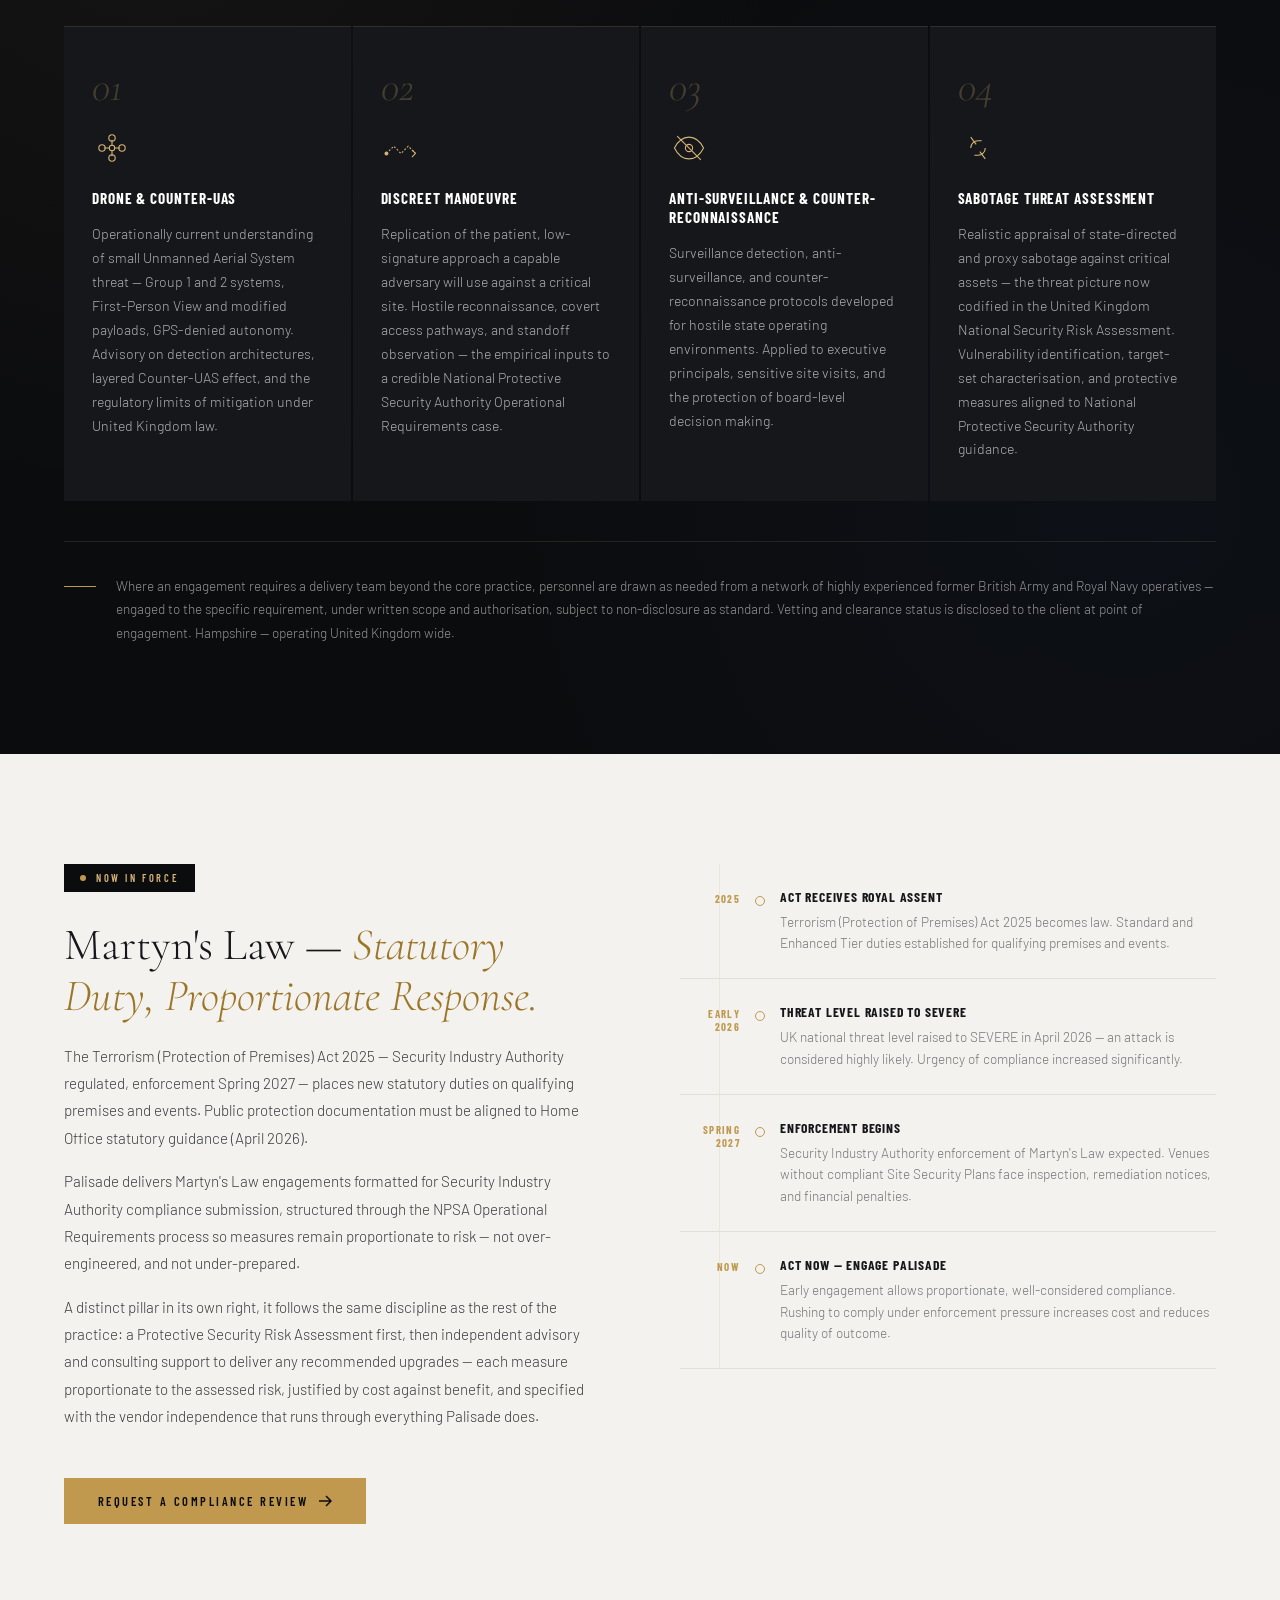
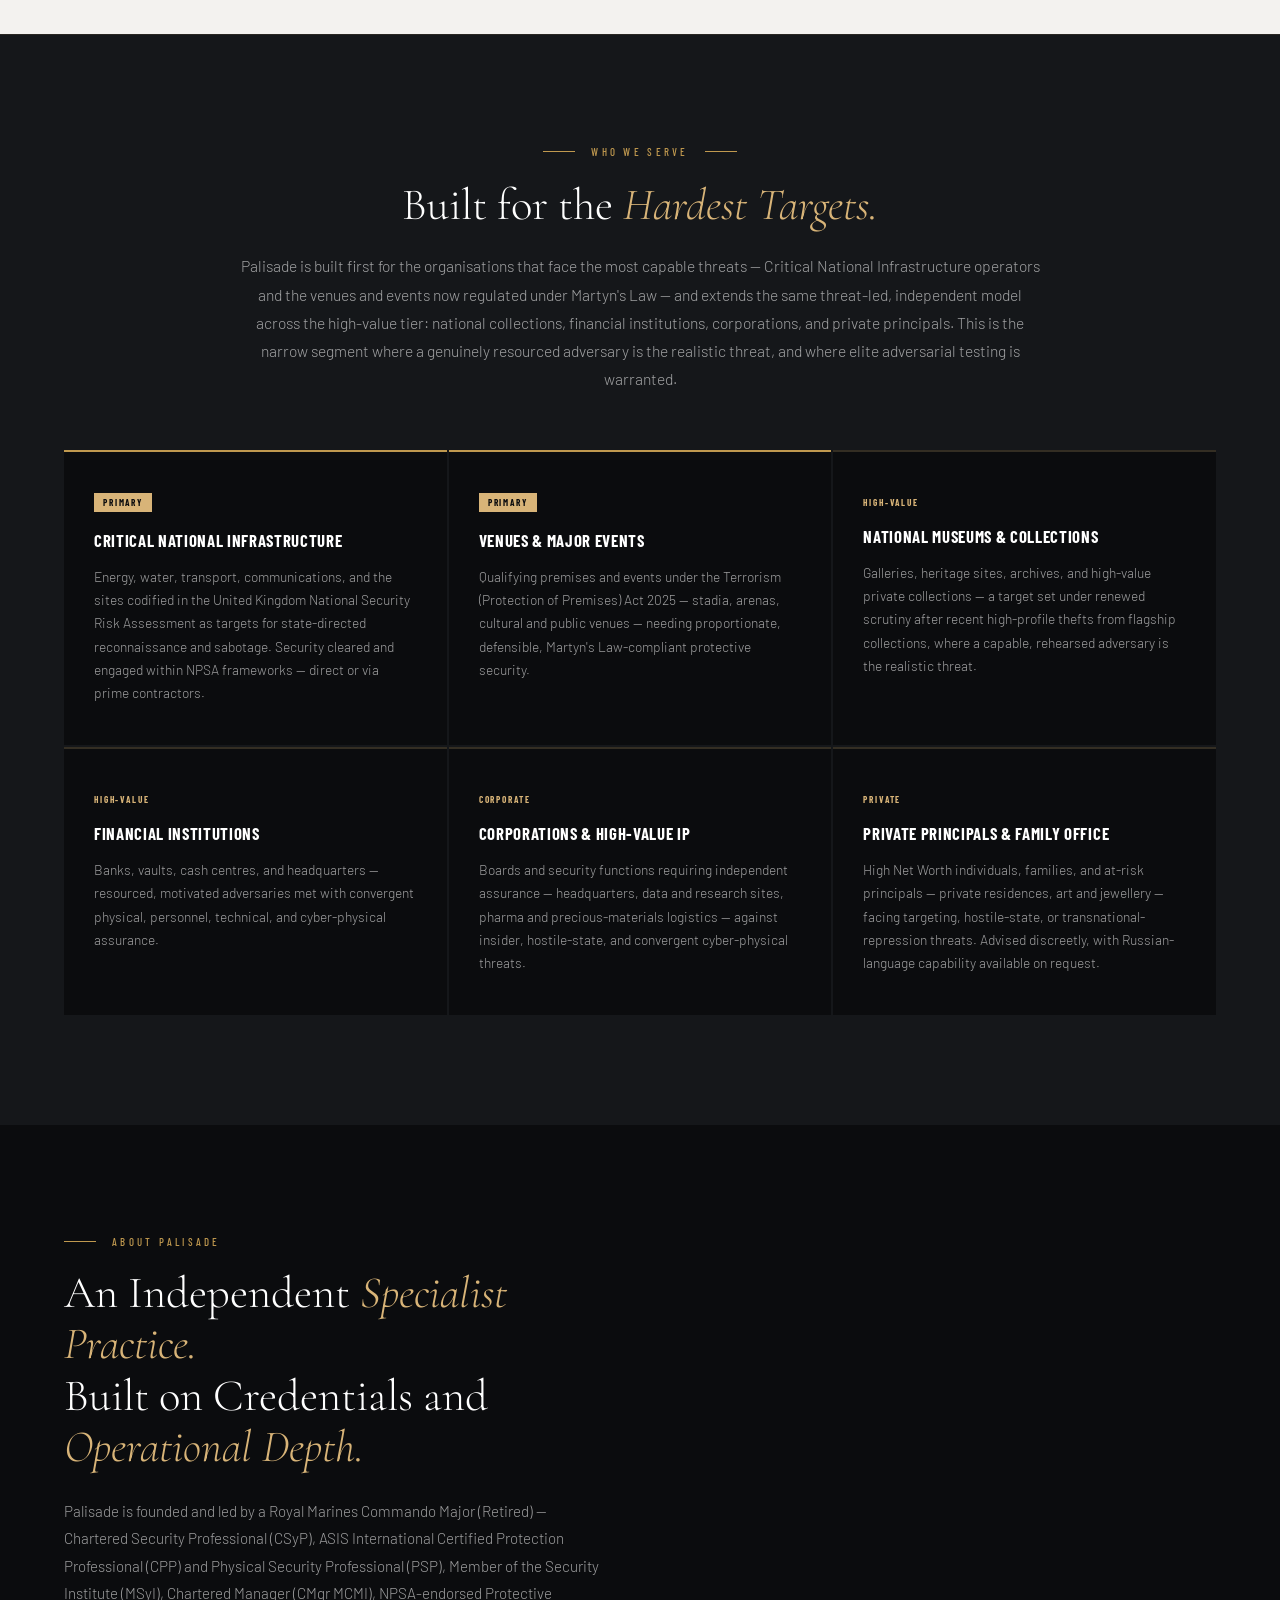
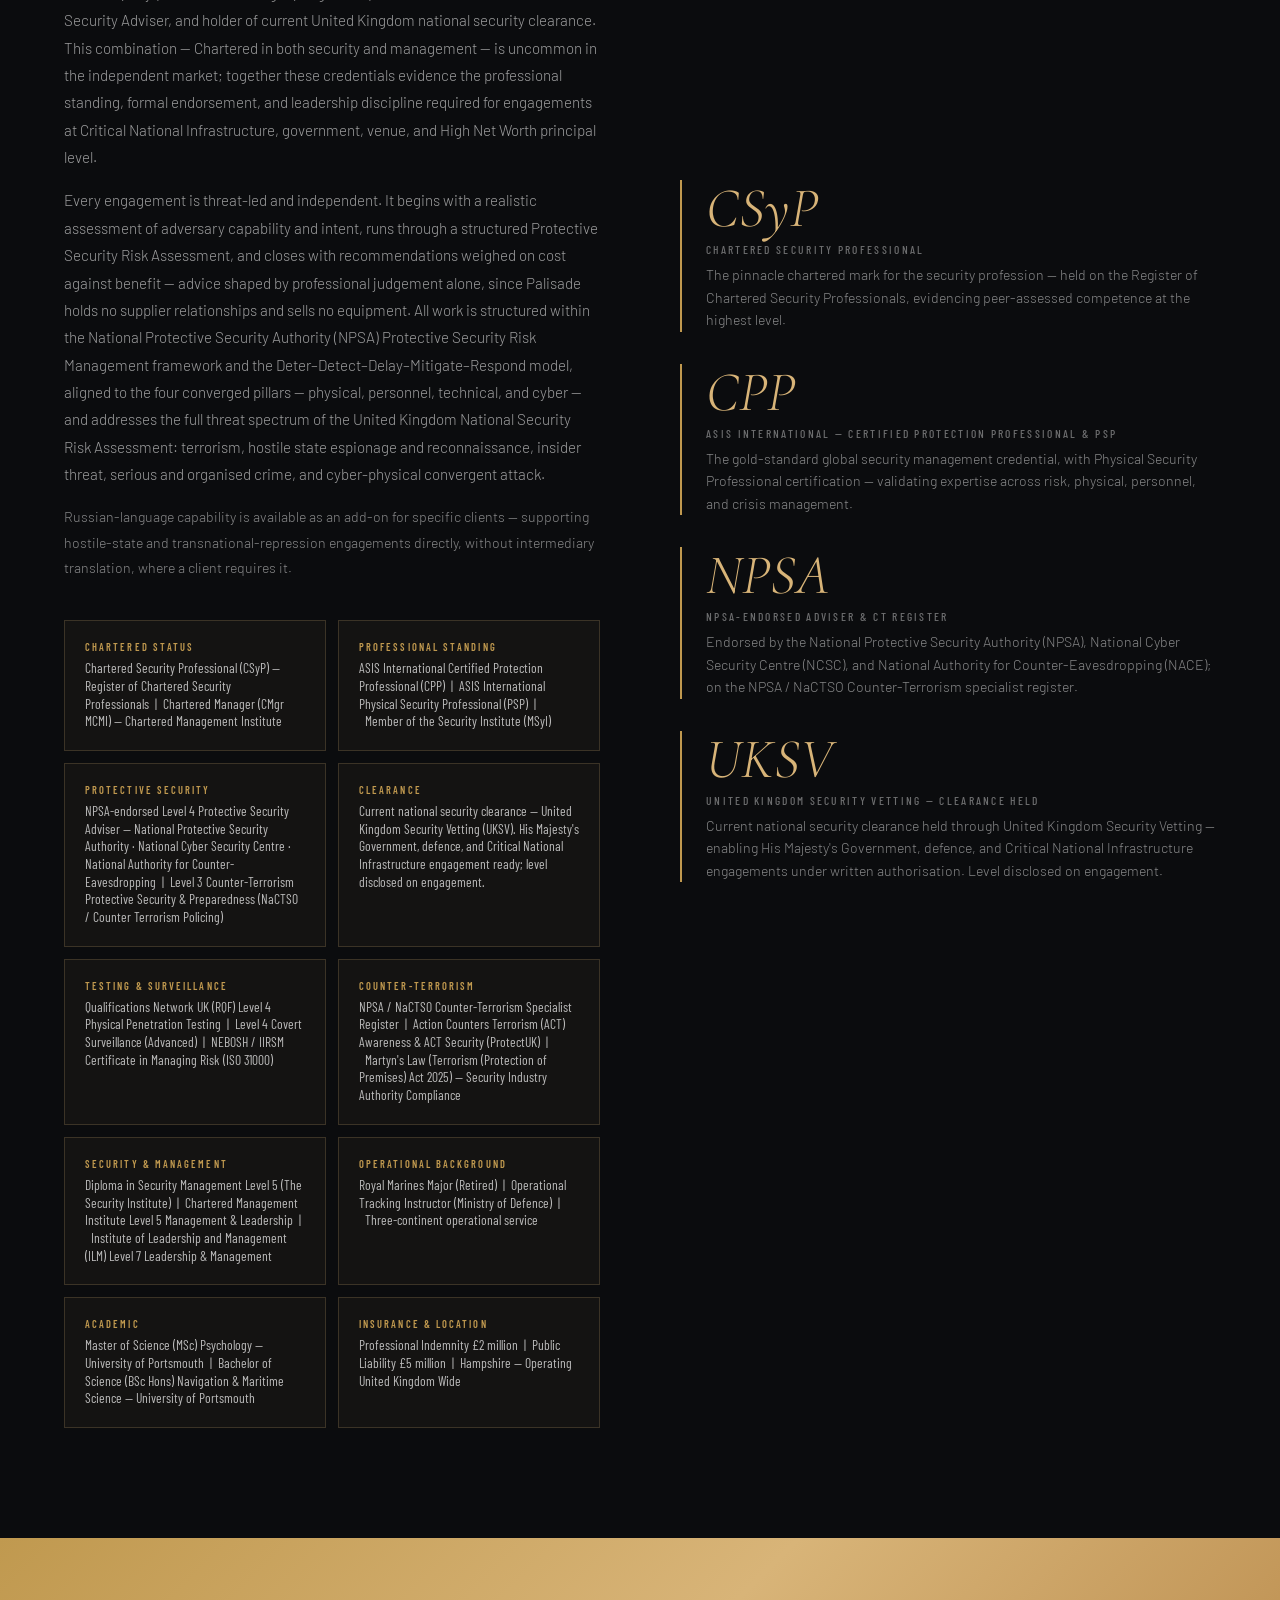
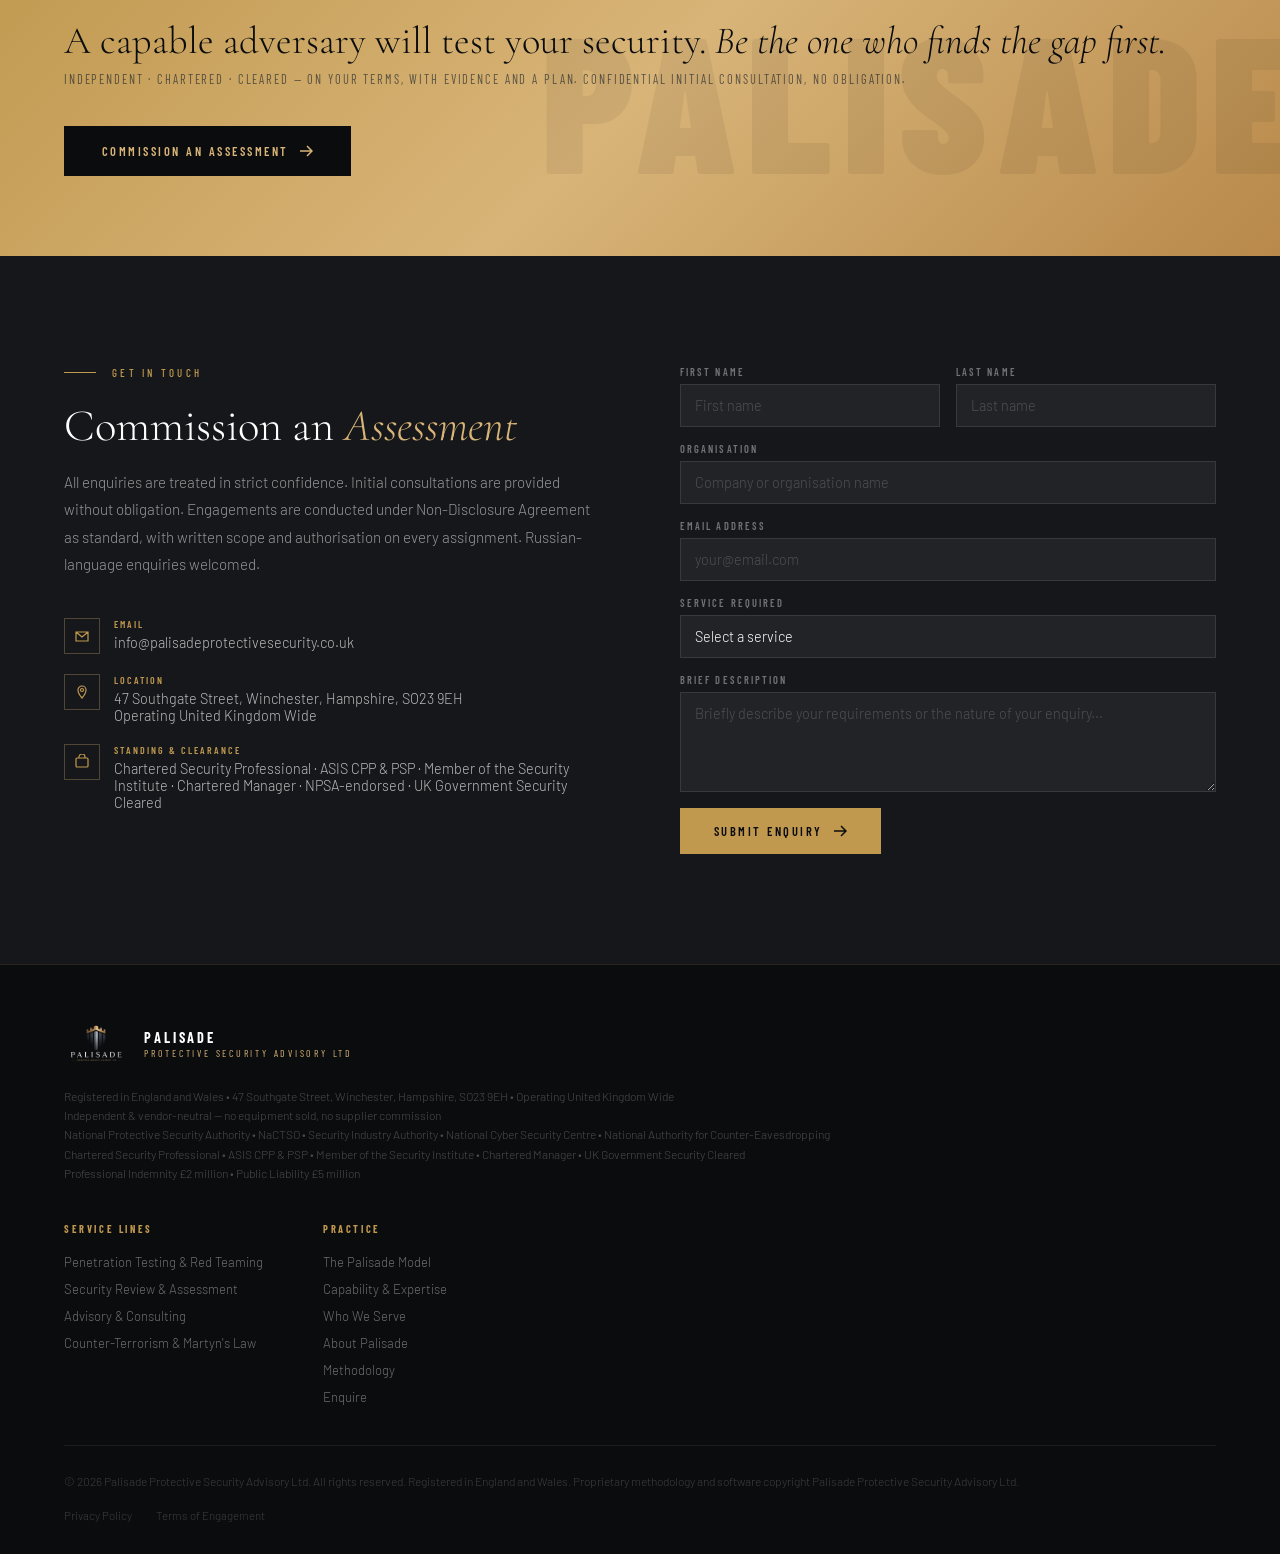
==== commit b89d6be0: "Reword security clearance references discreetly Replace all public references to the specific vettin" ====
--- a/index.html
+++ b/index.html
@@ -6,7 +6,7 @@
 <title>Palisade Protective Security Advisory Ltd</title>
 <meta name="copyright" content="© 2026 Palisade Protective Security Advisory Ltd. All rights reserved.">
 <meta name="author" content="Palisade Protective Security Advisory Ltd">
-<meta name="description" content="Palisade Protective Security Advisory Ltd — independent, threat-led protective security for Critical National Infrastructure, major venues and events, corporations, and private principals. A single vendor-independent engagement model: Test (physical penetration testing and red teaming), Assess (full cooperative review), and Advise (consultancy to deliver proportionate upgrades). Every recommendation weighed on cost against benefit and on a realistic assessment of adversary capability and intent, shaped by professional judgement alone — Palisade holds no supplier relationships and sells no equipment. Chartered Security Professional (CSyP), ASIS Certified Protection Professional (CPP) and Physical Security Professional (PSP), Member of the Security Institute (MSyI), Chartered Manager (CMgr MCMI); NPSA-endorsed and Developed Vetting (DV) cleared. Delivered within the National Protective Security Authority (NPSA) frameworks. Martyn's Law compliance and advisory. Hampshire — United Kingdom wide.">
+<meta name="description" content="Palisade Protective Security Advisory Ltd — independent, threat-led protective security for Critical National Infrastructure, major venues and events, corporations, and private principals. A single vendor-independent engagement model: Test (physical penetration testing and red teaming), Assess (full cooperative review), and Advise (consultancy to deliver proportionate upgrades). Every recommendation weighed on cost against benefit and on a realistic assessment of adversary capability and intent, shaped by professional judgement alone — Palisade holds no supplier relationships and sells no equipment. Chartered Security Professional (CSyP), ASIS Certified Protection Professional (CPP) and Physical Security Professional (PSP), Member of the Security Institute (MSyI), Chartered Manager (CMgr MCMI); NPSA-endorsed and security cleared for His Majesty's Government and Critical National Infrastructure engagement. Delivered within the National Protective Security Authority (NPSA) frameworks. Martyn's Law compliance and advisory. Hampshire — United Kingdom wide.">
 <meta name="theme-color" content="#0b0c0e">
 <link rel="icon" type="image/png" sizes="180x180" href="favicon.png">
 <link rel="apple-touch-icon" href="favicon.png">
@@ -1948,7 +1948,7 @@
     <div class="cred-item"><div class="cred-dot"></div><span class="cred-text">ASIS CPP · PSP Credentialed</span></div>
     <div class="cred-item"><div class="cred-dot"></div><span class="cred-text">Member of the Security Institute</span></div>
     <div class="cred-item"><div class="cred-dot"></div><span class="cred-text">NPSA Endorsed · CT Register</span></div>
-    <div class="cred-item"><div class="cred-dot"></div><span class="cred-text">Developed Vetting Cleared</span></div>
+    <div class="cred-item"><div class="cred-dot"></div><span class="cred-text">UK Government Security Cleared</span></div>
     <div class="cred-item"><div class="cred-dot"></div><span class="cred-text">Vendor-Independent by Principle</span></div>
   </div>
   <div class="hero-scroll">
@@ -1969,7 +1969,7 @@
         <div class="section-label-line"></div>
       </div>
       <h2 class="accreditations-title reveal">Credentials That <em>Define the Standard</em></h2>
-      <p class="accreditations-sub reveal">Palisade unites Chartered status in both security and management — Chartered Security Professional (CSyP) and Chartered Manager (CMgr MCMI) — with the pre-eminent global credentials of ASIS International (CPP and PSP) and the Security Institute (MSyI), National Protective Security Authority (NPSA) endorsement, and the highest tier of United Kingdom national security vetting. Few independent practices hold this combination.</p>
+      <p class="accreditations-sub reveal">Palisade unites Chartered status in both security and management — Chartered Security Professional (CSyP) and Chartered Manager (CMgr MCMI) — with the pre-eminent global credentials of ASIS International (CPP and PSP) and the Security Institute (MSyI), National Protective Security Authority (NPSA) endorsement, and current United Kingdom national security vetting. Few independent practices hold this combination.</p>
     </div>
     <div class="accred-grid reveal">
       <div class="accred-cell">
@@ -1993,9 +1993,9 @@
         <div class="accred-desc">Endorsed by the National Protective Security Authority; listed on the NPSA / NaCTSO Counter-Terrorism specialist register.</div>
       </div>
       <div class="accred-cell">
-        <div class="accred-mark">DV</div>
-        <div class="accred-name">Developed Vetting — United Kingdom Security Vetting</div>
-        <div class="accred-desc">The highest tier of UK personnel security vetting. His Majesty's Government and Critical National Infrastructure engagement ready.</div>
+        <div class="accred-mark">UKSV</div>
+        <div class="accred-name">United Kingdom Security Vetting — Clearance Held</div>
+        <div class="accred-desc">Current national security clearance held through United Kingdom Security Vetting. His Majesty's Government and Critical National Infrastructure engagement ready; level disclosed on engagement.</div>
       </div>
     </div>
   </div>
@@ -2327,7 +2327,7 @@
       <div class="client-card client-card--primary reveal">
         <span class="client-tag">Primary</span>
         <h3 class="client-name">Critical National Infrastructure</h3>
-        <p class="client-desc">Energy, water, transport, communications, and the sites codified in the United Kingdom National Security Risk Assessment as targets for state-directed reconnaissance and sabotage. Developed Vetting cleared and engaged within NPSA frameworks — direct or via prime contractors.</p>
+        <p class="client-desc">Energy, water, transport, communications, and the sites codified in the United Kingdom National Security Risk Assessment as targets for state-directed reconnaissance and sabotage. Security cleared and engaged within NPSA frameworks — direct or via prime contractors.</p>
       </div>
       <div class="client-card client-card--primary reveal reveal-delay-1">
         <span class="client-tag">Primary</span>
@@ -2367,7 +2367,7 @@
         <span class="section-label-text">About Palisade</span>
       </div>
       <h2 class="about-title reveal">An Independent <em>Specialist Practice.</em><br>Built on Credentials and <em>Operational Depth.</em></h2>
-      <p class="about-body reveal">Palisade is founded and led by a Royal Marines Commando Major (Retired) — Chartered Security Professional (CSyP), ASIS International Certified Protection Professional (CPP) and Physical Security Professional (PSP), Member of the Security Institute (MSyI), Chartered Manager (CMgr MCMI), NPSA-endorsed Protective Security Adviser, and Developed Vetting (DV) cleared. This combination — Chartered in both security and management — is uncommon in the independent market; together these credentials evidence the professional standing, formal endorsement, and leadership discipline required for engagements at Critical National Infrastructure, government, venue, and High Net Worth principal level.</p>
+      <p class="about-body reveal">Palisade is founded and led by a Royal Marines Commando Major (Retired) — Chartered Security Professional (CSyP), ASIS International Certified Protection Professional (CPP) and Physical Security Professional (PSP), Member of the Security Institute (MSyI), Chartered Manager (CMgr MCMI), NPSA-endorsed Protective Security Adviser, and holder of current United Kingdom national security clearance. This combination — Chartered in both security and management — is uncommon in the independent market; together these credentials evidence the professional standing, formal endorsement, and leadership discipline required for engagements at Critical National Infrastructure, government, venue, and High Net Worth principal level.</p>
       <p class="about-body reveal">Every engagement is threat-led and independent. It begins with a realistic assessment of adversary capability and intent, runs through a structured Protective Security Risk Assessment, and closes with recommendations weighed on cost against benefit — advice shaped by professional judgement alone, since Palisade holds no supplier relationships and sells no equipment. All work is structured within the National Protective Security Authority (NPSA) Protective Security Risk Management framework and the Deter–Detect–Delay–Mitigate–Respond model, aligned to the four converged pillars — physical, personnel, technical, and cyber — and addresses the full threat spectrum of the United Kingdom National Security Risk Assessment: terrorism, hostile state espionage and reconnaissance, insider threat, serious and organised crime, and cyber-physical convergent attack.</p>
       <p class="about-body reveal" style="font-size:0.88rem; color:rgba(255,255,255,0.5);">Russian-language capability is available as an add-on for specific clients — supporting hostile-state and transnational-repression engagements directly, without intermediary translation, where a client requires it.</p>
       <div class="about-credentials reveal">
@@ -2385,7 +2385,7 @@
         </div>
         <div class="about-cred">
           <div class="about-cred-title">Clearance</div>
-          <div class="about-cred-value">Developed Vetting (DV) — United Kingdom Security Vetting (UKSV). His Majesty's Government, defence, and Critical National Infrastructure engagement ready.</div>
+          <div class="about-cred-value">Current national security clearance — United Kingdom Security Vetting (UKSV). His Majesty's Government, defence, and Critical National Infrastructure engagement ready; level disclosed on engagement.</div>
         </div>
         <div class="about-cred">
           <div class="about-cred-title">Testing &amp; Surveillance</div>
@@ -2430,9 +2430,9 @@
         <div class="stat-desc">Endorsed by the National Protective Security Authority (NPSA), National Cyber Security Centre (NCSC), and National Authority for Counter-Eavesdropping (NACE); on the NPSA / NaCTSO Counter-Terrorism specialist register.</div>
       </div>
       <div class="stat-item">
-        <div class="stat-number">DV</div>
-        <div class="stat-label">United Kingdom Security Vetting — Developed Vetting</div>
-        <div class="stat-desc">The highest tier of United Kingdom personnel security vetting — enabling His Majesty's Government, defence, and Critical National Infrastructure engagements under written authorisation.</div>
+        <div class="stat-number">UKSV</div>
+        <div class="stat-label">United Kingdom Security Vetting — Clearance Held</div>
+        <div class="stat-desc">Current national security clearance held through United Kingdom Security Vetting — enabling His Majesty's Government, defence, and Critical National Infrastructure engagements under written authorisation. Level disclosed on engagement.</div>
       </div>
     </div>
   </div>
@@ -2497,7 +2497,7 @@
           </div>
           <div>
             <div class="contact-item-label">Standing &amp; Clearance</div>
-            <div class="contact-item-value">Chartered Security Professional · ASIS CPP &amp; PSP · Member of the Security Institute · Chartered Manager · NPSA-endorsed · Developed Vetting Cleared</div>
+            <div class="contact-item-value">Chartered Security Professional · ASIS CPP &amp; PSP · Member of the Security Institute · Chartered Manager · NPSA-endorsed · UK Government Security Cleared</div>
           </div>
         </div>
       </div>
@@ -2565,7 +2565,7 @@
           Registered in England and Wales &bull; 47 Southgate Street, Winchester, Hampshire, SO23 9EH &bull; Operating United Kingdom Wide<br>
           Independent &amp; vendor-neutral — no equipment sold, no supplier commission<br>
           National Protective Security Authority &bull; NaCTSO &bull; Security Industry Authority &bull; National Cyber Security Centre &bull; National Authority for Counter-Eavesdropping<br>
-          Chartered Security Professional &bull; ASIS CPP &amp; PSP &bull; Member of the Security Institute &bull; Chartered Manager &bull; Developed Vetting Cleared<br>
+          Chartered Security Professional &bull; ASIS CPP &amp; PSP &bull; Member of the Security Institute &bull; Chartered Manager &bull; UK Government Security Cleared<br>
           Professional Indemnity £2 million &bull; Public Liability £5 million
         </div>
       </div>
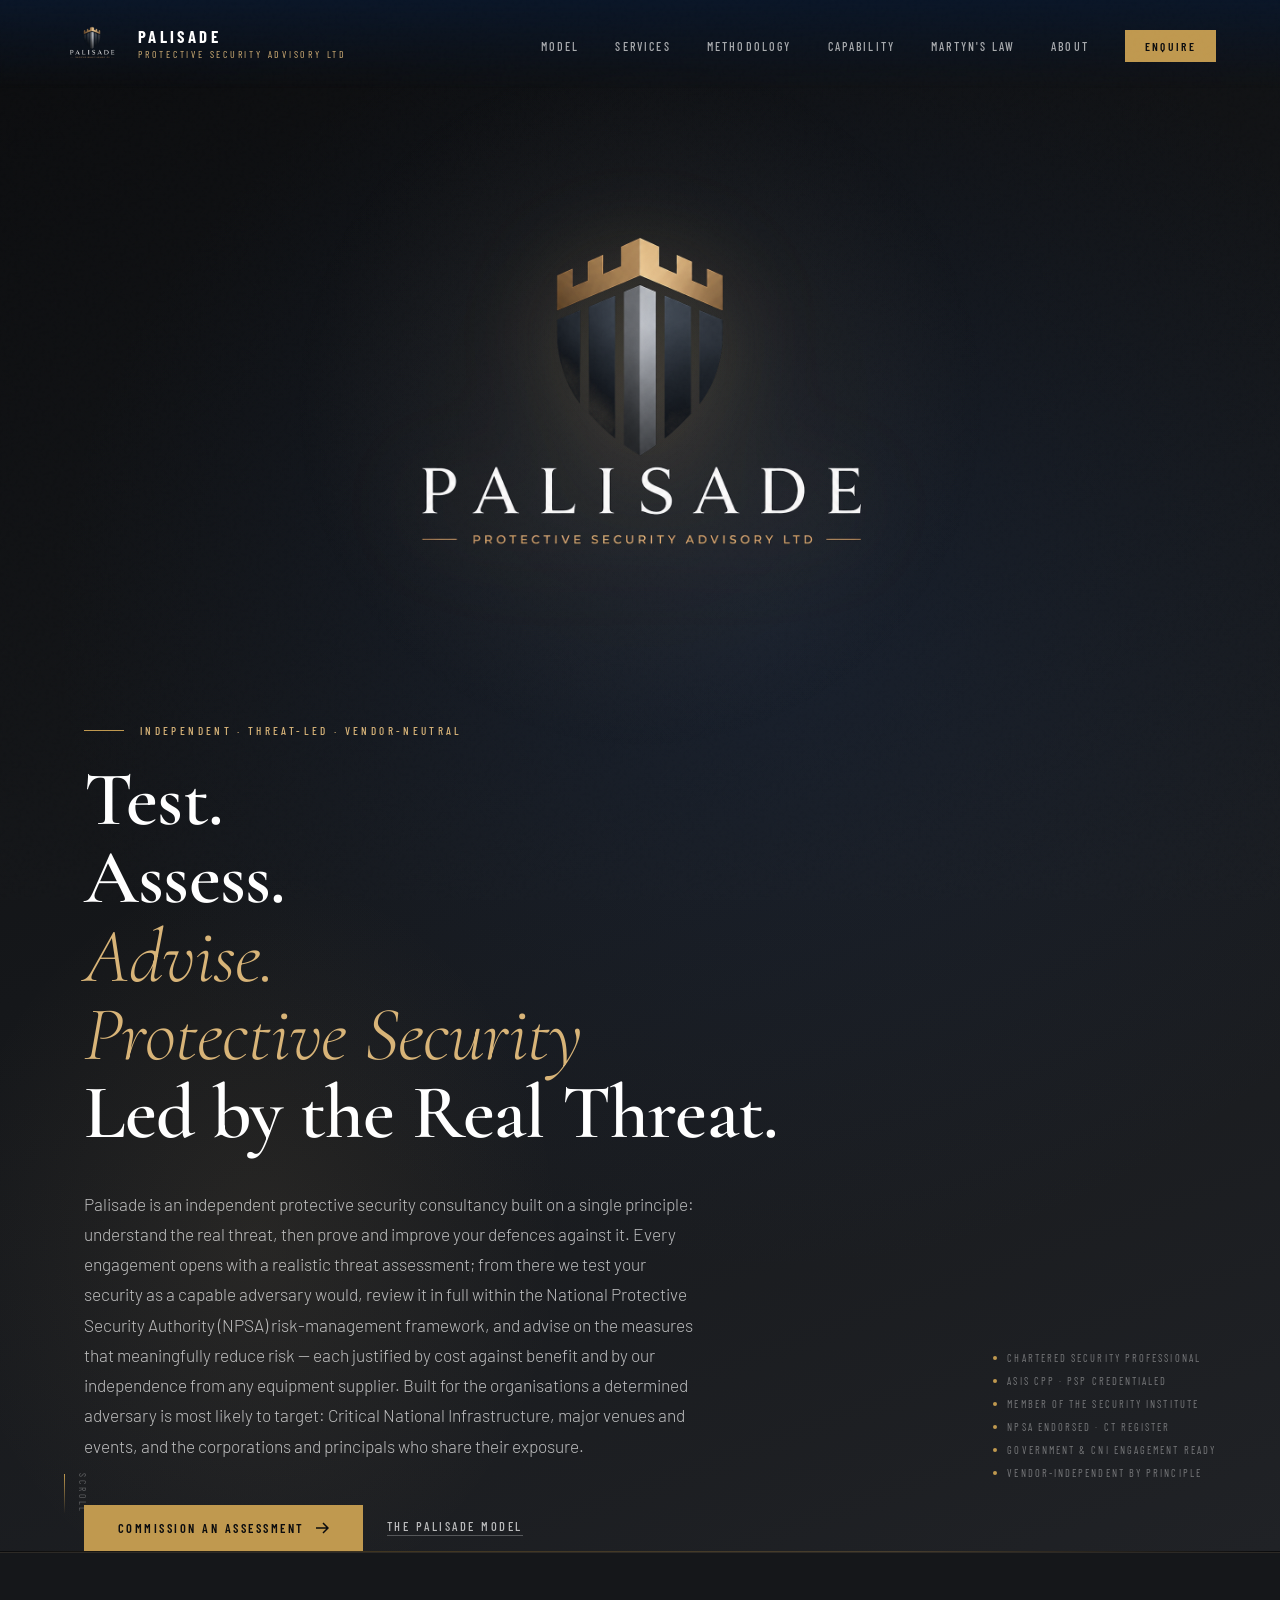
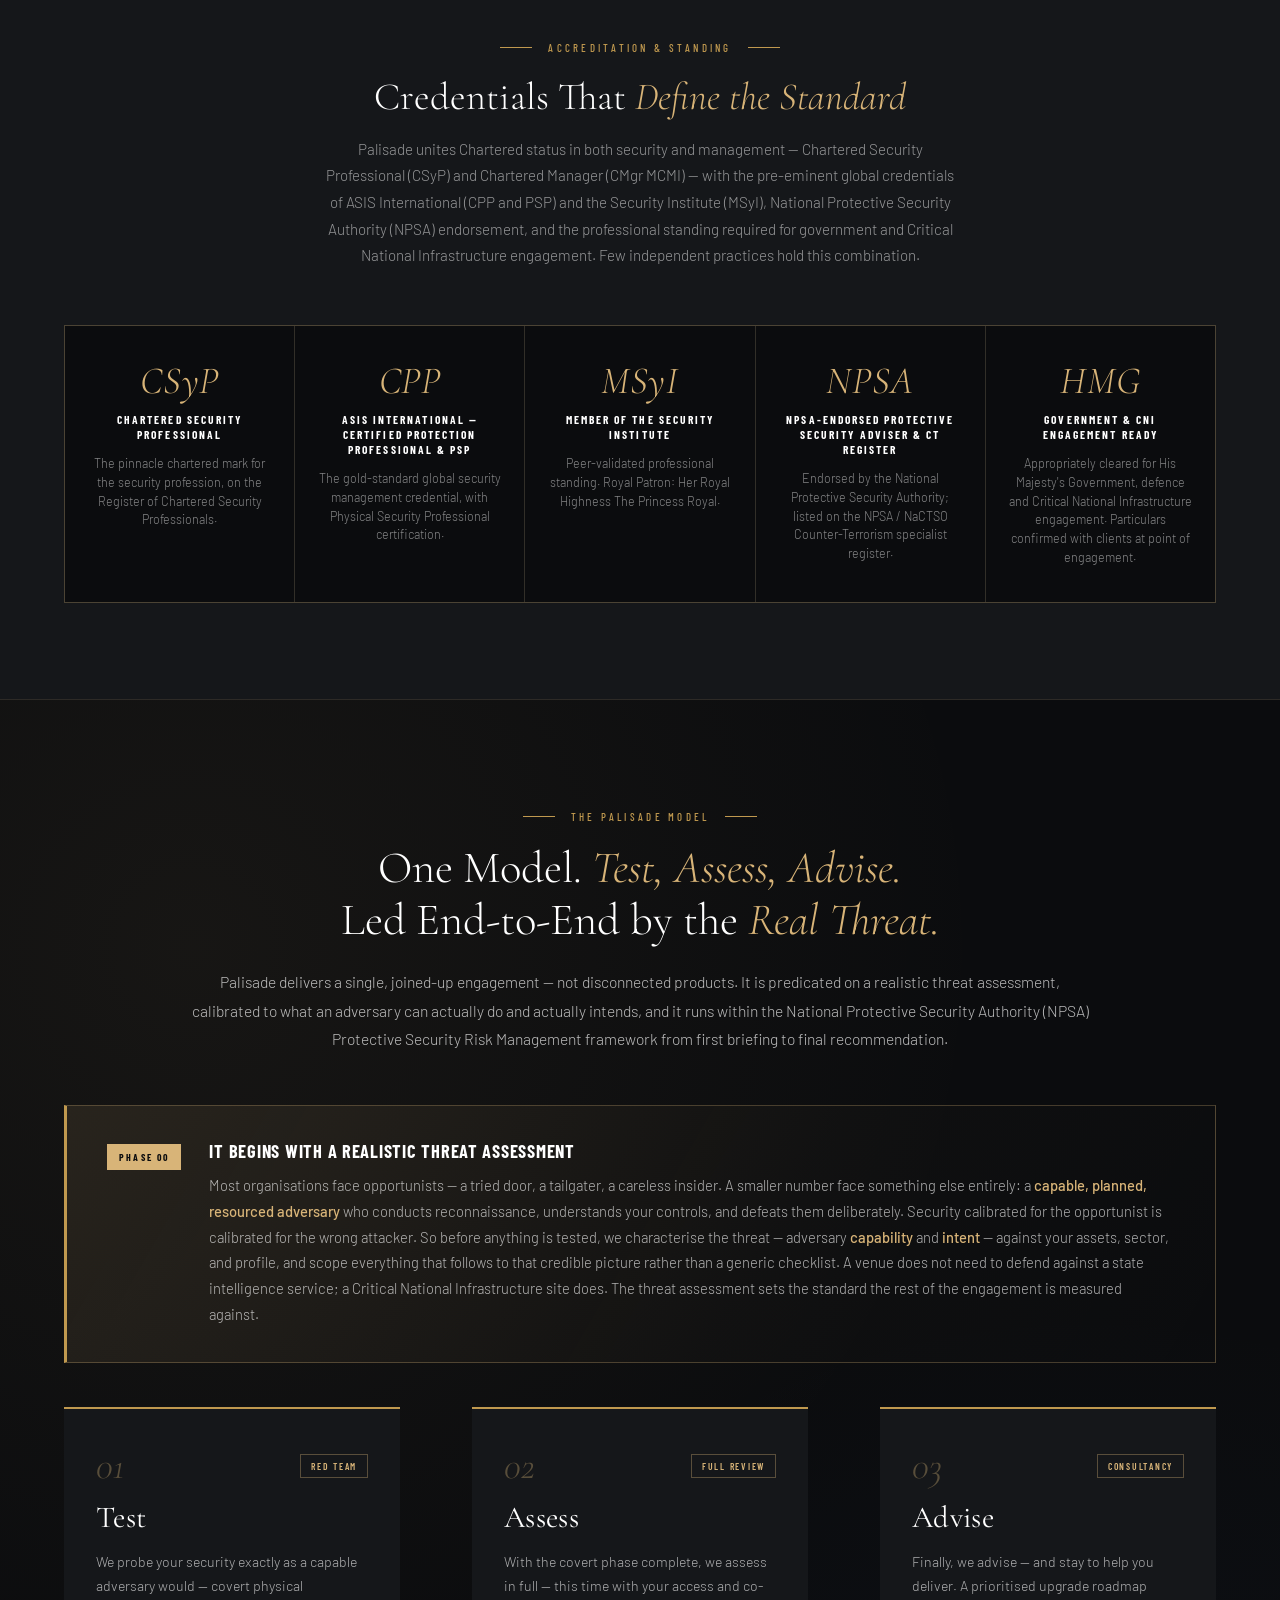
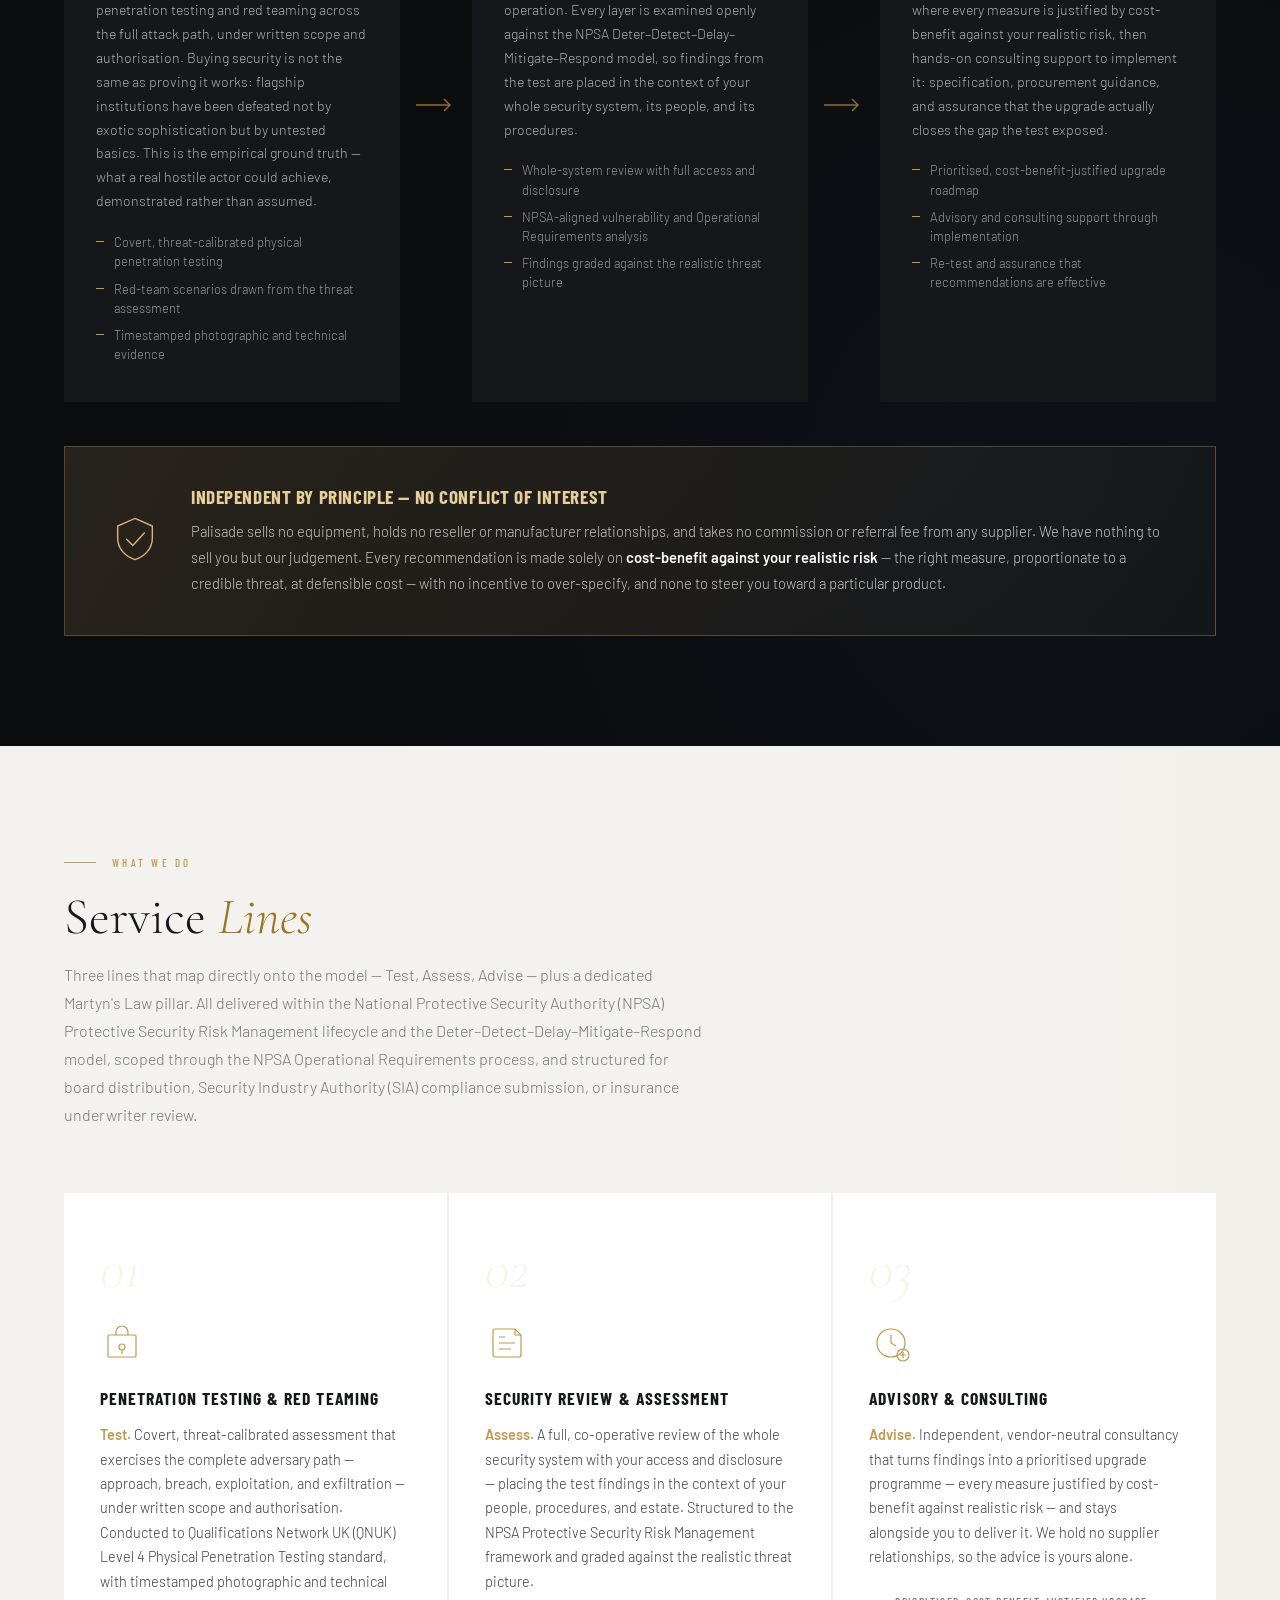
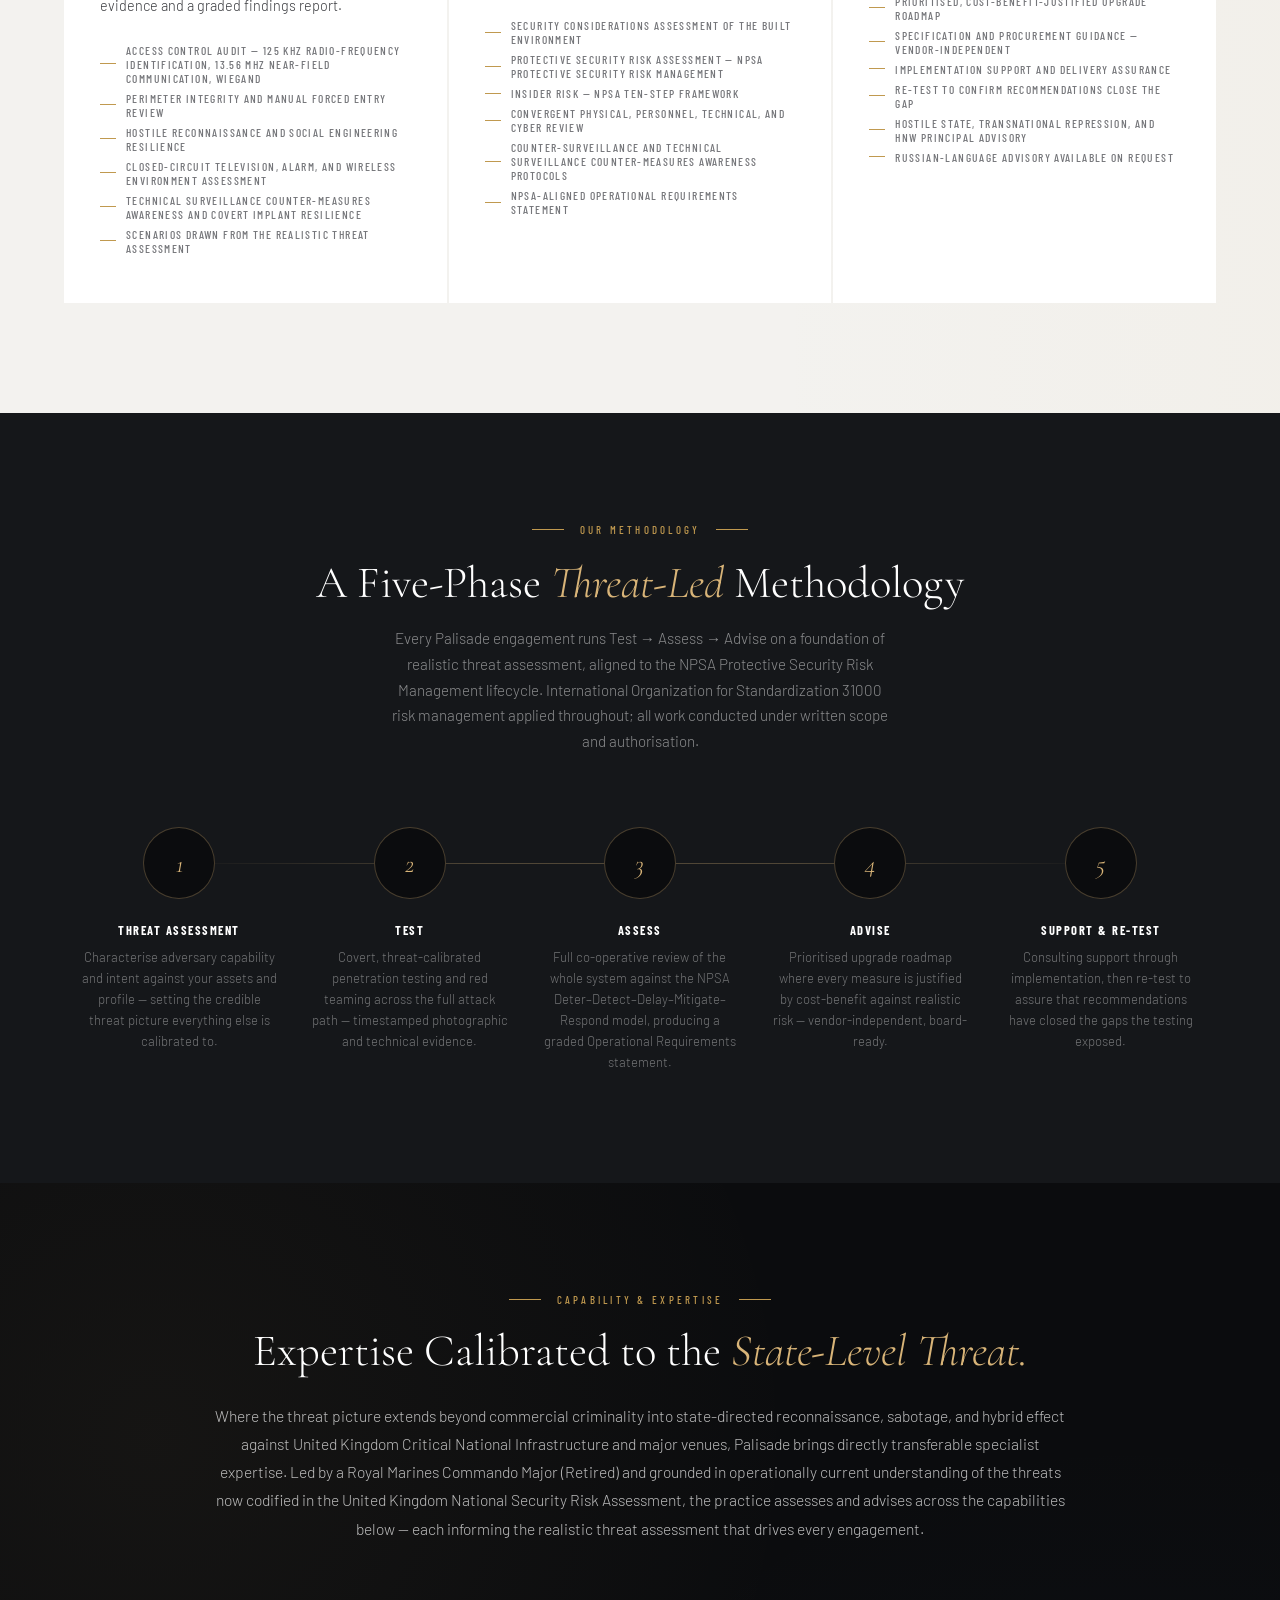
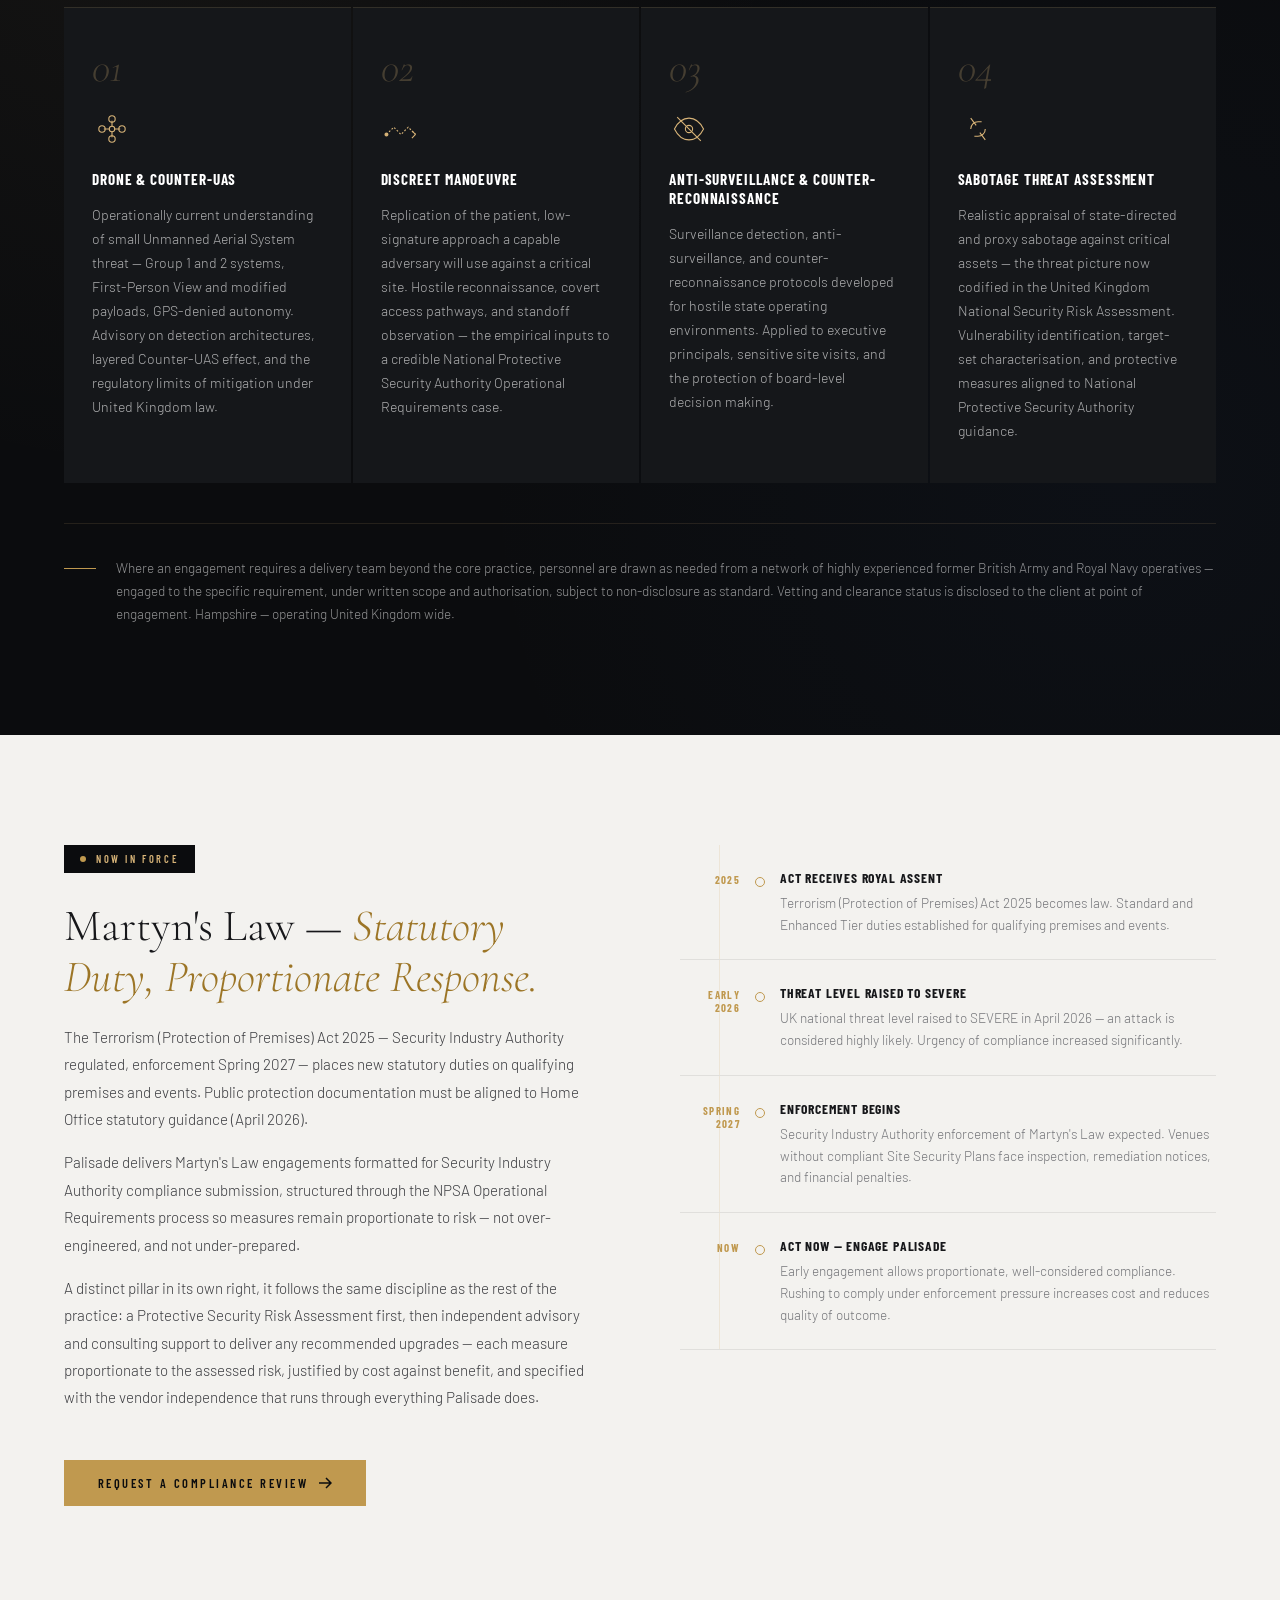
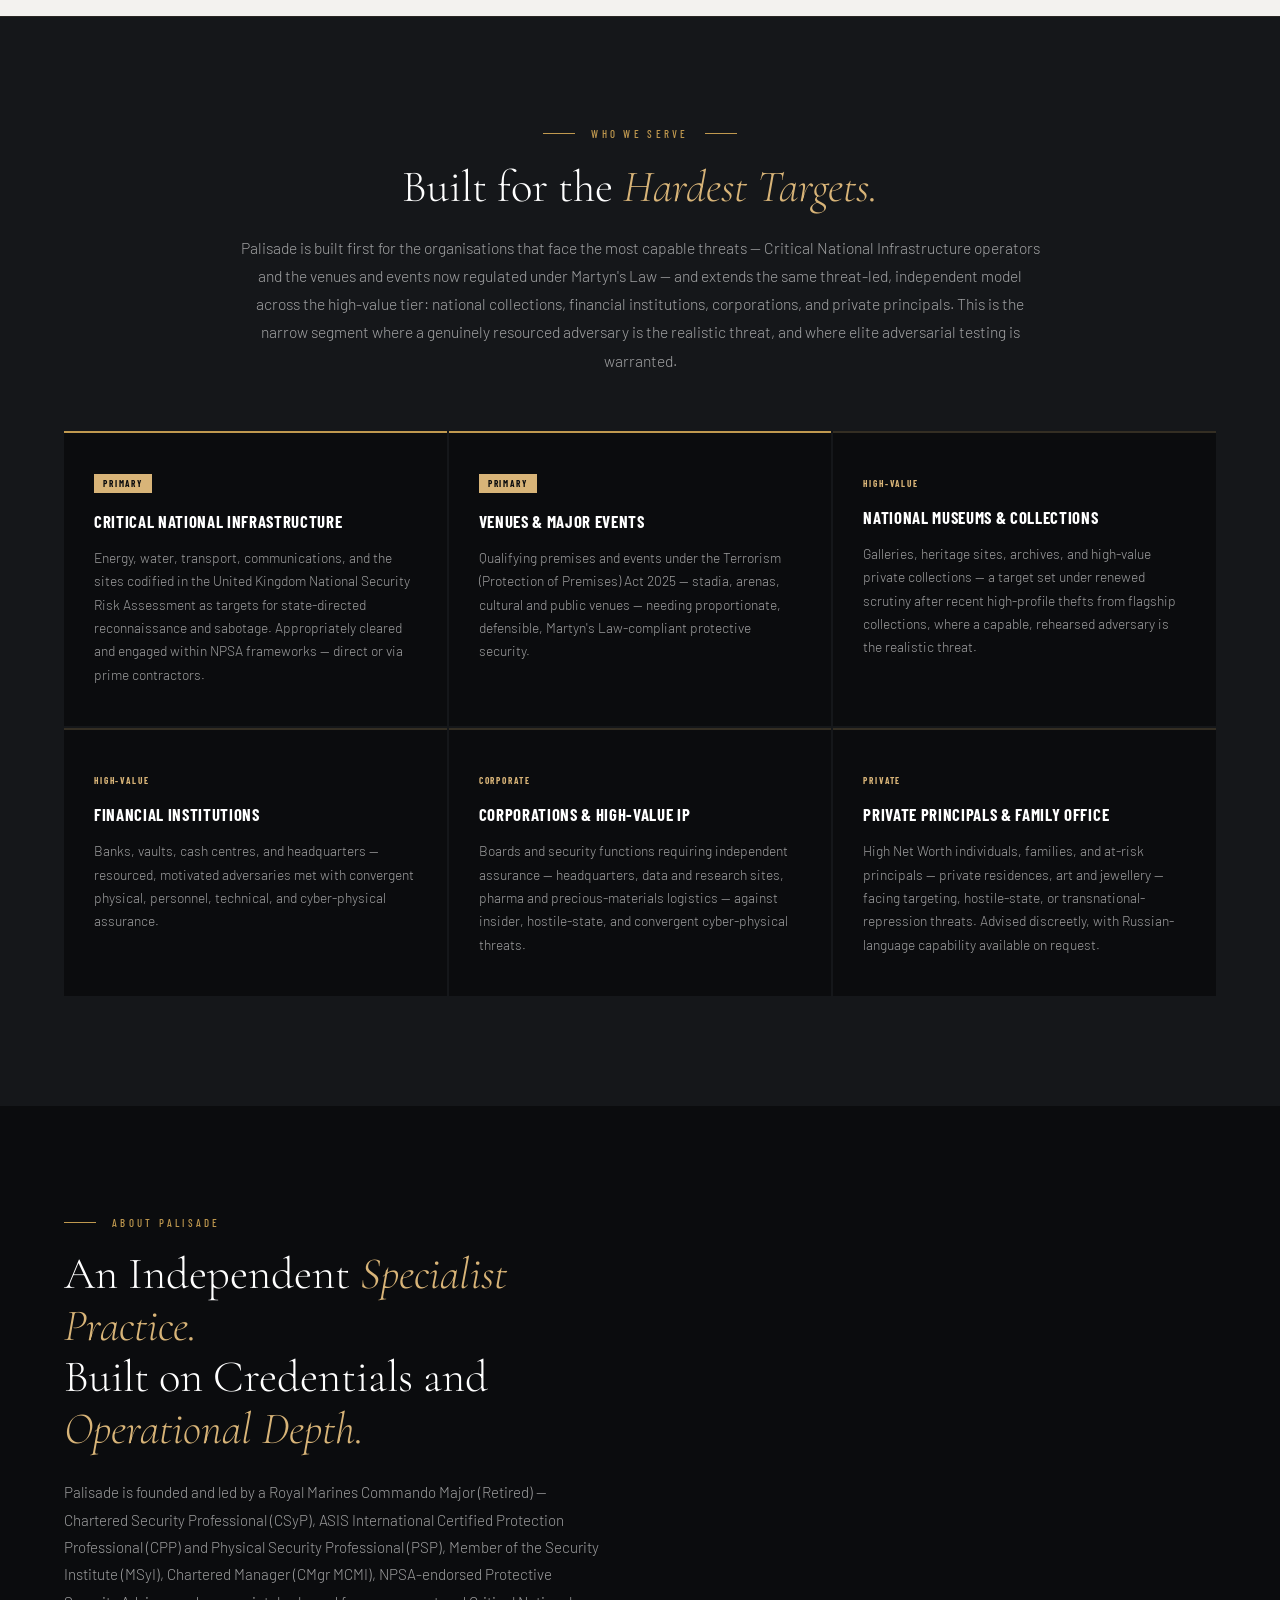
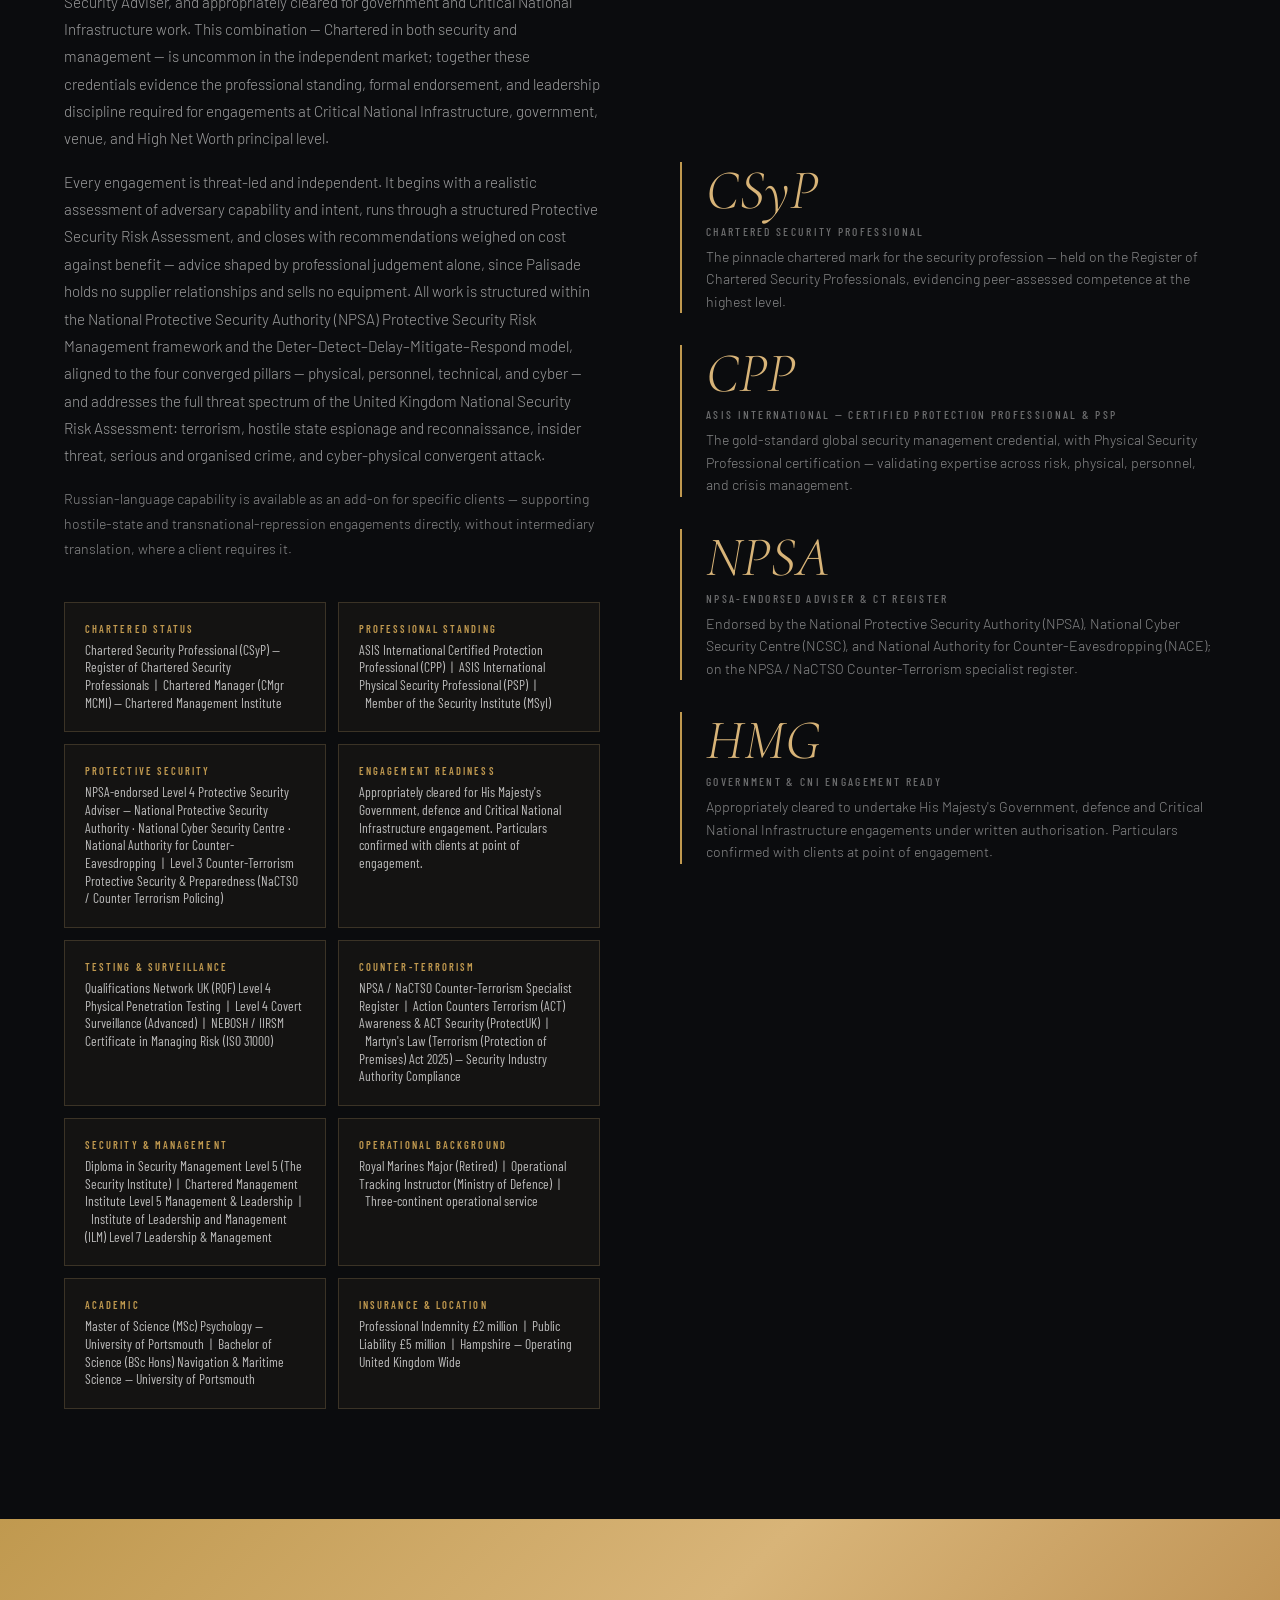
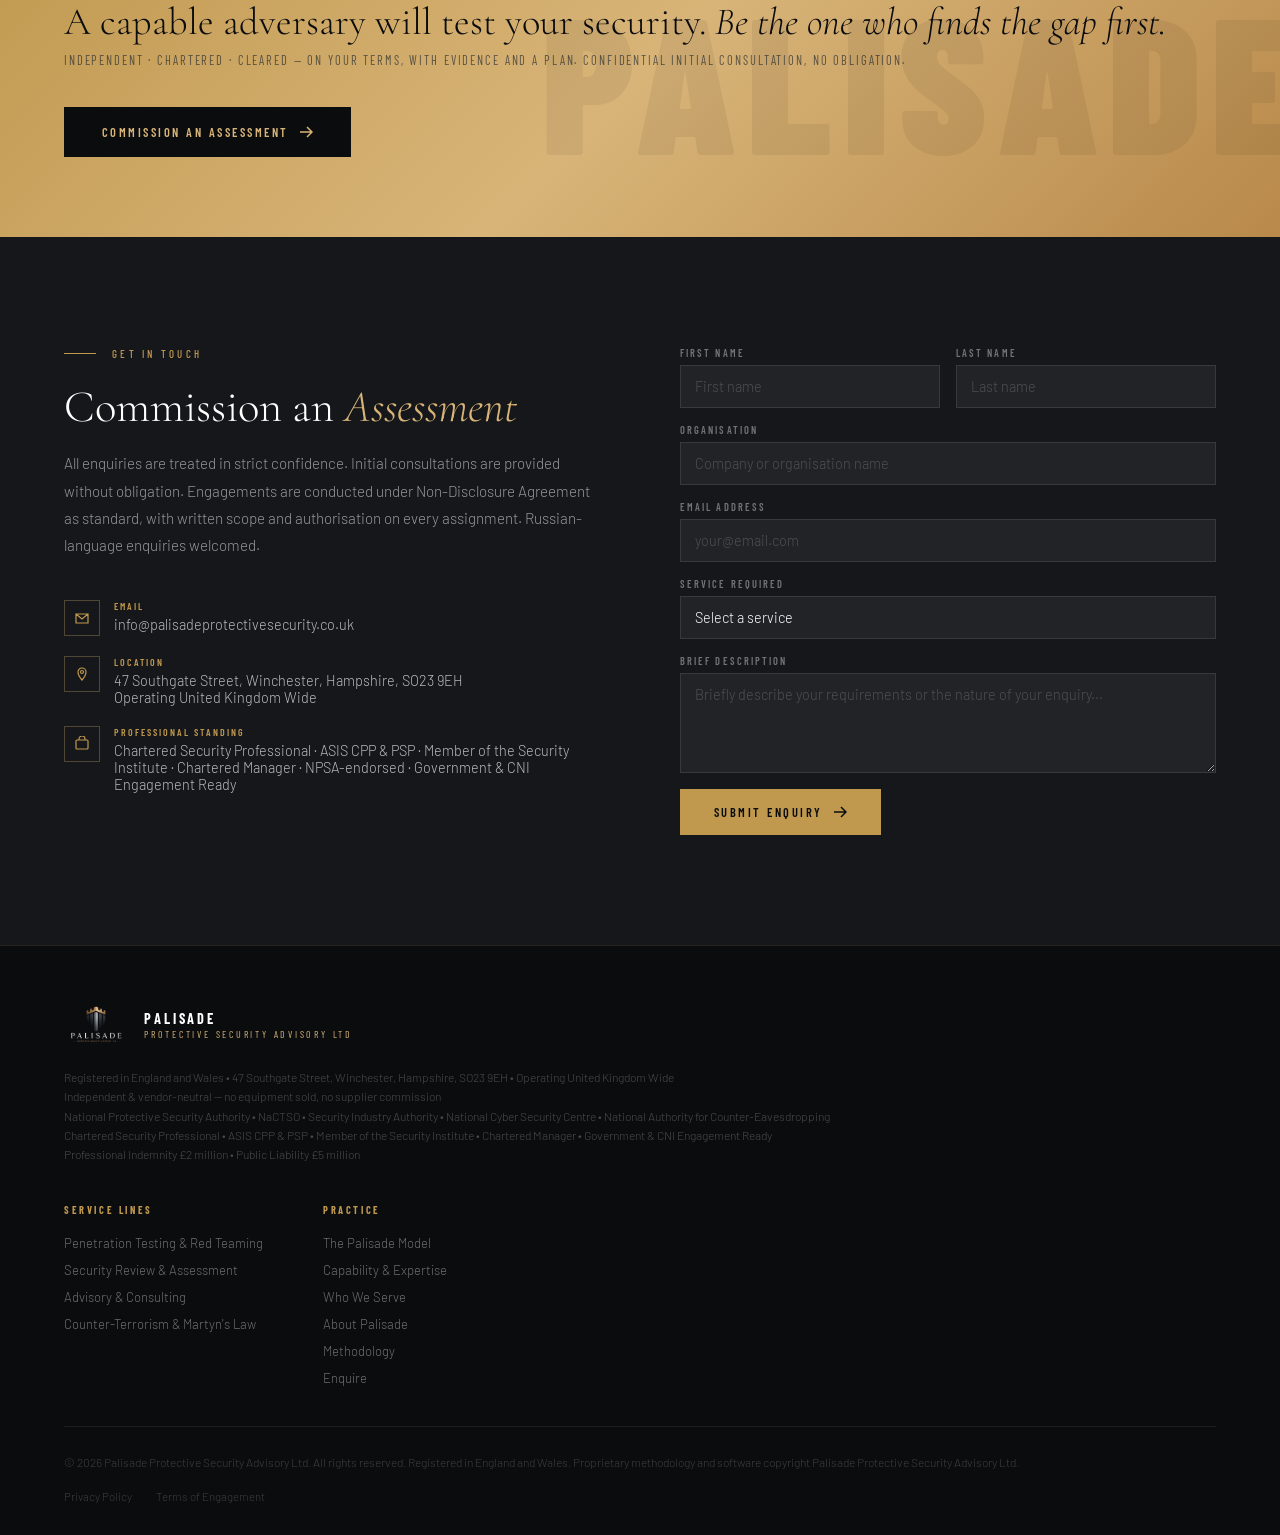
==== commit 7c304c99: "Move clearance wording to implied eligibility language Remove all direct statements that a clearance" ====
--- a/index.html
+++ b/index.html
@@ -6,7 +6,7 @@
 <title>Palisade Protective Security Advisory Ltd</title>
 <meta name="copyright" content="© 2026 Palisade Protective Security Advisory Ltd. All rights reserved.">
 <meta name="author" content="Palisade Protective Security Advisory Ltd">
-<meta name="description" content="Palisade Protective Security Advisory Ltd — independent, threat-led protective security for Critical National Infrastructure, major venues and events, corporations, and private principals. A single vendor-independent engagement model: Test (physical penetration testing and red teaming), Assess (full cooperative review), and Advise (consultancy to deliver proportionate upgrades). Every recommendation weighed on cost against benefit and on a realistic assessment of adversary capability and intent, shaped by professional judgement alone — Palisade holds no supplier relationships and sells no equipment. Chartered Security Professional (CSyP), ASIS Certified Protection Professional (CPP) and Physical Security Professional (PSP), Member of the Security Institute (MSyI), Chartered Manager (CMgr MCMI); NPSA-endorsed and security cleared for His Majesty's Government and Critical National Infrastructure engagement. Delivered within the National Protective Security Authority (NPSA) frameworks. Martyn's Law compliance and advisory. Hampshire — United Kingdom wide.">
+<meta name="description" content="Palisade Protective Security Advisory Ltd — independent, threat-led protective security for Critical National Infrastructure, major venues and events, corporations, and private principals. A single vendor-independent engagement model: Test (physical penetration testing and red teaming), Assess (full cooperative review), and Advise (consultancy to deliver proportionate upgrades). Every recommendation weighed on cost against benefit and on a realistic assessment of adversary capability and intent, shaped by professional judgement alone — Palisade holds no supplier relationships and sells no equipment. Chartered Security Professional (CSyP), ASIS Certified Protection Professional (CPP) and Physical Security Professional (PSP), Member of the Security Institute (MSyI), Chartered Manager (CMgr MCMI); NPSA-endorsed and appropriately cleared for His Majesty's Government and Critical National Infrastructure engagement. Delivered within the National Protective Security Authority (NPSA) frameworks. Martyn's Law compliance and advisory. Hampshire — United Kingdom wide.">
 <meta name="theme-color" content="#0b0c0e">
 <link rel="icon" type="image/png" sizes="180x180" href="favicon.png">
 <link rel="apple-touch-icon" href="favicon.png">
@@ -1948,7 +1948,7 @@
     <div class="cred-item"><div class="cred-dot"></div><span class="cred-text">ASIS CPP · PSP Credentialed</span></div>
     <div class="cred-item"><div class="cred-dot"></div><span class="cred-text">Member of the Security Institute</span></div>
     <div class="cred-item"><div class="cred-dot"></div><span class="cred-text">NPSA Endorsed · CT Register</span></div>
-    <div class="cred-item"><div class="cred-dot"></div><span class="cred-text">UK Government Security Cleared</span></div>
+    <div class="cred-item"><div class="cred-dot"></div><span class="cred-text">Government &amp; CNI Engagement Ready</span></div>
     <div class="cred-item"><div class="cred-dot"></div><span class="cred-text">Vendor-Independent by Principle</span></div>
   </div>
   <div class="hero-scroll">
@@ -1969,7 +1969,7 @@
         <div class="section-label-line"></div>
       </div>
       <h2 class="accreditations-title reveal">Credentials That <em>Define the Standard</em></h2>
-      <p class="accreditations-sub reveal">Palisade unites Chartered status in both security and management — Chartered Security Professional (CSyP) and Chartered Manager (CMgr MCMI) — with the pre-eminent global credentials of ASIS International (CPP and PSP) and the Security Institute (MSyI), National Protective Security Authority (NPSA) endorsement, and current United Kingdom national security vetting. Few independent practices hold this combination.</p>
+      <p class="accreditations-sub reveal">Palisade unites Chartered status in both security and management — Chartered Security Professional (CSyP) and Chartered Manager (CMgr MCMI) — with the pre-eminent global credentials of ASIS International (CPP and PSP) and the Security Institute (MSyI), National Protective Security Authority (NPSA) endorsement, and the professional standing required for government and Critical National Infrastructure engagement. Few independent practices hold this combination.</p>
     </div>
     <div class="accred-grid reveal">
       <div class="accred-cell">
@@ -1993,9 +1993,9 @@
         <div class="accred-desc">Endorsed by the National Protective Security Authority; listed on the NPSA / NaCTSO Counter-Terrorism specialist register.</div>
       </div>
       <div class="accred-cell">
-        <div class="accred-mark">UKSV</div>
-        <div class="accred-name">United Kingdom Security Vetting — Clearance Held</div>
-        <div class="accred-desc">Current national security clearance held through United Kingdom Security Vetting. His Majesty's Government and Critical National Infrastructure engagement ready; level disclosed on engagement.</div>
+        <div class="accred-mark">HMG</div>
+        <div class="accred-name">Government &amp; CNI Engagement Ready</div>
+        <div class="accred-desc">Appropriately cleared for His Majesty's Government, defence and Critical National Infrastructure engagement. Particulars confirmed with clients at point of engagement.</div>
       </div>
     </div>
   </div>
@@ -2327,7 +2327,7 @@
       <div class="client-card client-card--primary reveal">
         <span class="client-tag">Primary</span>
         <h3 class="client-name">Critical National Infrastructure</h3>
-        <p class="client-desc">Energy, water, transport, communications, and the sites codified in the United Kingdom National Security Risk Assessment as targets for state-directed reconnaissance and sabotage. Security cleared and engaged within NPSA frameworks — direct or via prime contractors.</p>
+        <p class="client-desc">Energy, water, transport, communications, and the sites codified in the United Kingdom National Security Risk Assessment as targets for state-directed reconnaissance and sabotage. Appropriately cleared and engaged within NPSA frameworks — direct or via prime contractors.</p>
       </div>
       <div class="client-card client-card--primary reveal reveal-delay-1">
         <span class="client-tag">Primary</span>
@@ -2367,7 +2367,7 @@
         <span class="section-label-text">About Palisade</span>
       </div>
       <h2 class="about-title reveal">An Independent <em>Specialist Practice.</em><br>Built on Credentials and <em>Operational Depth.</em></h2>
-      <p class="about-body reveal">Palisade is founded and led by a Royal Marines Commando Major (Retired) — Chartered Security Professional (CSyP), ASIS International Certified Protection Professional (CPP) and Physical Security Professional (PSP), Member of the Security Institute (MSyI), Chartered Manager (CMgr MCMI), NPSA-endorsed Protective Security Adviser, and holder of current United Kingdom national security clearance. This combination — Chartered in both security and management — is uncommon in the independent market; together these credentials evidence the professional standing, formal endorsement, and leadership discipline required for engagements at Critical National Infrastructure, government, venue, and High Net Worth principal level.</p>
+      <p class="about-body reveal">Palisade is founded and led by a Royal Marines Commando Major (Retired) — Chartered Security Professional (CSyP), ASIS International Certified Protection Professional (CPP) and Physical Security Professional (PSP), Member of the Security Institute (MSyI), Chartered Manager (CMgr MCMI), NPSA-endorsed Protective Security Adviser, and appropriately cleared for government and Critical National Infrastructure work. This combination — Chartered in both security and management — is uncommon in the independent market; together these credentials evidence the professional standing, formal endorsement, and leadership discipline required for engagements at Critical National Infrastructure, government, venue, and High Net Worth principal level.</p>
       <p class="about-body reveal">Every engagement is threat-led and independent. It begins with a realistic assessment of adversary capability and intent, runs through a structured Protective Security Risk Assessment, and closes with recommendations weighed on cost against benefit — advice shaped by professional judgement alone, since Palisade holds no supplier relationships and sells no equipment. All work is structured within the National Protective Security Authority (NPSA) Protective Security Risk Management framework and the Deter–Detect–Delay–Mitigate–Respond model, aligned to the four converged pillars — physical, personnel, technical, and cyber — and addresses the full threat spectrum of the United Kingdom National Security Risk Assessment: terrorism, hostile state espionage and reconnaissance, insider threat, serious and organised crime, and cyber-physical convergent attack.</p>
       <p class="about-body reveal" style="font-size:0.88rem; color:rgba(255,255,255,0.5);">Russian-language capability is available as an add-on for specific clients — supporting hostile-state and transnational-repression engagements directly, without intermediary translation, where a client requires it.</p>
       <div class="about-credentials reveal">
@@ -2384,8 +2384,8 @@
           <div class="about-cred-value">NPSA-endorsed Level 4 Protective Security Adviser — National Protective Security Authority · National Cyber Security Centre · National Authority for Counter-Eavesdropping&nbsp;&nbsp;|&nbsp;&nbsp;Level 3 Counter-Terrorism Protective Security &amp; Preparedness (NaCTSO / Counter Terrorism Policing)</div>
         </div>
         <div class="about-cred">
-          <div class="about-cred-title">Clearance</div>
-          <div class="about-cred-value">Current national security clearance — United Kingdom Security Vetting (UKSV). His Majesty's Government, defence, and Critical National Infrastructure engagement ready; level disclosed on engagement.</div>
+          <div class="about-cred-title">Engagement Readiness</div>
+          <div class="about-cred-value">Appropriately cleared for His Majesty's Government, defence and Critical National Infrastructure engagement. Particulars confirmed with clients at point of engagement.</div>
         </div>
         <div class="about-cred">
           <div class="about-cred-title">Testing &amp; Surveillance</div>
@@ -2430,9 +2430,9 @@
         <div class="stat-desc">Endorsed by the National Protective Security Authority (NPSA), National Cyber Security Centre (NCSC), and National Authority for Counter-Eavesdropping (NACE); on the NPSA / NaCTSO Counter-Terrorism specialist register.</div>
       </div>
       <div class="stat-item">
-        <div class="stat-number">UKSV</div>
-        <div class="stat-label">United Kingdom Security Vetting — Clearance Held</div>
-        <div class="stat-desc">Current national security clearance held through United Kingdom Security Vetting — enabling His Majesty's Government, defence, and Critical National Infrastructure engagements under written authorisation. Level disclosed on engagement.</div>
+        <div class="stat-number">HMG</div>
+        <div class="stat-label">Government &amp; CNI Engagement Ready</div>
+        <div class="stat-desc">Appropriately cleared to undertake His Majesty's Government, defence and Critical National Infrastructure engagements under written authorisation. Particulars confirmed with clients at point of engagement.</div>
       </div>
     </div>
   </div>
@@ -2496,8 +2496,8 @@
             </svg>
           </div>
           <div>
-            <div class="contact-item-label">Standing &amp; Clearance</div>
-            <div class="contact-item-value">Chartered Security Professional · ASIS CPP &amp; PSP · Member of the Security Institute · Chartered Manager · NPSA-endorsed · UK Government Security Cleared</div>
+            <div class="contact-item-label">Professional Standing</div>
+            <div class="contact-item-value">Chartered Security Professional · ASIS CPP &amp; PSP · Member of the Security Institute · Chartered Manager · NPSA-endorsed · Government &amp; CNI Engagement Ready</div>
           </div>
         </div>
       </div>
@@ -2565,7 +2565,7 @@
           Registered in England and Wales &bull; 47 Southgate Street, Winchester, Hampshire, SO23 9EH &bull; Operating United Kingdom Wide<br>
           Independent &amp; vendor-neutral — no equipment sold, no supplier commission<br>
           National Protective Security Authority &bull; NaCTSO &bull; Security Industry Authority &bull; National Cyber Security Centre &bull; National Authority for Counter-Eavesdropping<br>
-          Chartered Security Professional &bull; ASIS CPP &amp; PSP &bull; Member of the Security Institute &bull; Chartered Manager &bull; UK Government Security Cleared<br>
+          Chartered Security Professional &bull; ASIS CPP &amp; PSP &bull; Member of the Security Institute &bull; Chartered Manager &bull; Government &amp; CNI Engagement Ready<br>
           Professional Indemnity £2 million &bull; Public Liability £5 million
         </div>
       </div>
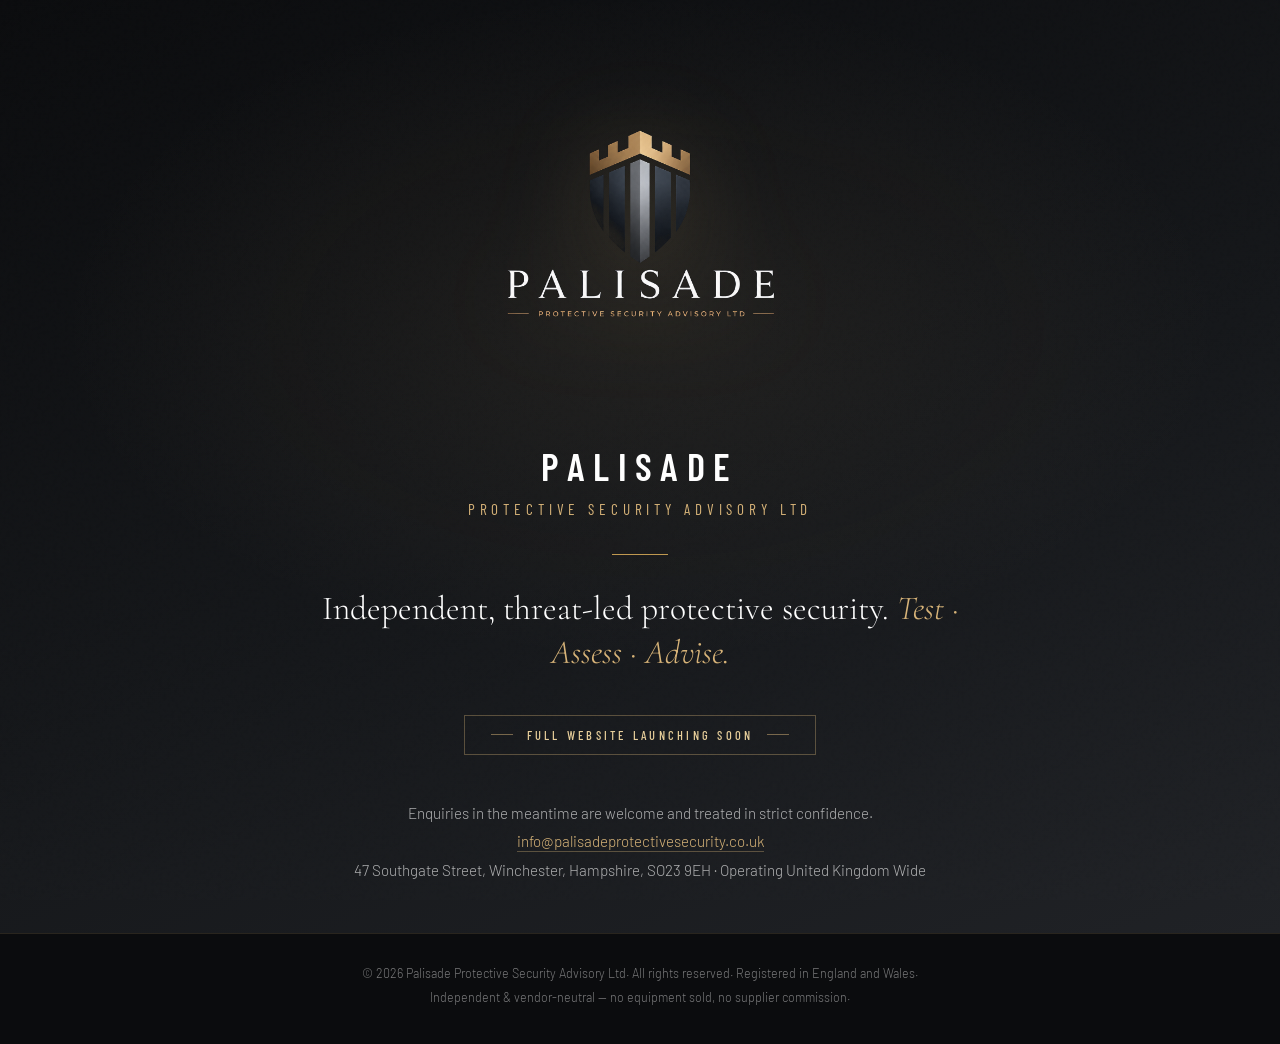
==== commit 9dfb0027: "Replace full site with slimmed-down placeholder pending credential completion Full site preserved at" ====
--- a/index.html
+++ b/index.html
@@ -6,27 +6,25 @@
 <title>Palisade Protective Security Advisory Ltd</title>
 <meta name="copyright" content="© 2026 Palisade Protective Security Advisory Ltd. All rights reserved.">
 <meta name="author" content="Palisade Protective Security Advisory Ltd">
-<meta name="description" content="Palisade Protective Security Advisory Ltd — independent, threat-led protective security for Critical National Infrastructure, major venues and events, corporations, and private principals. A single vendor-independent engagement model: Test (physical penetration testing and red teaming), Assess (full cooperative review), and Advise (consultancy to deliver proportionate upgrades). Every recommendation weighed on cost against benefit and on a realistic assessment of adversary capability and intent, shaped by professional judgement alone — Palisade holds no supplier relationships and sells no equipment. Chartered Security Professional (CSyP), ASIS Certified Protection Professional (CPP) and Physical Security Professional (PSP), Member of the Security Institute (MSyI), Chartered Manager (CMgr MCMI); NPSA-endorsed and appropriately cleared for His Majesty's Government and Critical National Infrastructure engagement. Delivered within the National Protective Security Authority (NPSA) frameworks. Martyn's Law compliance and advisory. Hampshire — United Kingdom wide.">
+<meta name="description" content="Palisade Protective Security Advisory Ltd — independent, threat-led protective security advisory. Full website launching soon.">
 <meta name="theme-color" content="#0b0c0e">
 <link rel="icon" type="image/png" sizes="180x180" href="favicon.png">
 <link rel="apple-touch-icon" href="favicon.png">
 <meta property="og:type" content="website">
 <meta property="og:site_name" content="Palisade Protective Security Advisory Ltd">
-<meta property="og:title" content="Palisade — Independent, Threat-Led Protective Security">
-<meta property="og:description" content="Vendor-independent protective security for Critical National Infrastructure, major venues, corporations and private principals. Test · Assess · Advise.">
+<meta property="og:title" content="Palisade Protective Security Advisory Ltd">
+<meta property="og:description" content="Independent, threat-led protective security advisory. Full website launching soon.">
 <meta property="og:image" content="https://www.palisadeprotectivesecurity.co.uk/og-image.png">
 <meta property="og:url" content="https://www.palisadeprotectivesecurity.co.uk/">
 <meta name="twitter:card" content="summary_large_image">
-<meta name="twitter:title" content="Palisade — Independent, Threat-Led Protective Security">
-<meta name="twitter:description" content="Vendor-independent protective security. Test · Assess · Advise.">
+<meta name="twitter:title" content="Palisade Protective Security Advisory Ltd">
+<meta name="twitter:description" content="Independent, threat-led protective security advisory. Full website launching soon.">
 <meta name="twitter:image" content="https://www.palisadeprotectivesecurity.co.uk/og-image.png">
 <link rel="preconnect" href="https://fonts.googleapis.com">
 <link rel="preconnect" href="https://fonts.gstatic.com" crossorigin>
-<link href="https://fonts.googleapis.com/css2?family=Cormorant+Garamond:ital,wght@0,300;0,400;0,600;1,300;1,400&family=Barlow+Condensed:wght@300;400;500;600;700;900&family=Barlow:wght@300;400;500&display=swap" rel="stylesheet">
+<link href="https://fonts.googleapis.com/css2?family=Cormorant+Garamond:ital,wght@0,300;0,400;0,600;1,300;1,400&family=Barlow+Condensed:wght@300;400;500;600;700&family=Barlow:wght@300;400;500&display=swap" rel="stylesheet">
 <style>
-/* ── RESET & BASE ── */
 *, *::before, *::after { margin: 0; padding: 0; box-sizing: border-box; }
-html { scroll-behavior: smooth; }
 :root {
   /* Onyx & Gold — graphite ground, single champagne-gold accent (from the logo mark) */
   --navy:     #0b0c0e;
@@ -35,14 +33,6 @@
   --gold:     #c0994f;
   --gold2:    #d8b478;
   --gold3:    #e7ce9a;
-  --gold-dim: rgba(216,180,120,0.12);
-  --steel:    #9c7526;
-  --steel2:   #b8934a;
-  --cream:    #f3f2ef;
-  --cream2:   #e7e5df;
-  --text:     #16171a;
-  --text2:    #3a3b3f;
-  --text3:    #75767a;
   --white:    #ffffff;
   --serif:    'Cormorant Garamond', serif;
   --display:  'Barlow Condensed', sans-serif;
@@ -53,8 +43,10 @@
   background: var(--navy);
   color: var(--white);
   font-family: var(--body);
+  min-height: 100vh;
+  display: flex;
+  flex-direction: column;
   overflow-x: hidden;
-  cursor: default;
 }
 
 /* Grain overlay */
@@ -68,2601 +60,177 @@
   opacity: 0.4;
 }
 
-/* ── NAVIGATION ── */
-nav {
-  position: fixed;
-  top: 0;
-  left: 0;
-  right: 0;
-  z-index: 100;
-  padding: 0 5vw;
-  height: 88px;
-  display: flex;
-  align-items: center;
-  justify-content: space-between;
-  background: linear-gradient(180deg, rgba(10,22,40,0.98) 0%, rgba(10,22,40,0) 100%);
-  backdrop-filter: blur(2px);
-  transition: background 0.3s, height 0.3s;
-}
-
-nav.scrolled { height: 76px; }
-
-nav.scrolled {
-  background: rgba(10,22,40,0.97);
-  border-bottom: 1px solid rgba(216,180,120,0.15);
-}
-
-.nav-logo {
-  display: flex;
-  align-items: center;
-  gap: 18px;
-  text-decoration: none;
-}
-
-.nav-shield {
-  width: 56px;
-  height: 56px;
-  flex-shrink: 0;
-  object-fit: contain;
-  transition: width 0.3s, height 0.3s;
-}
-
-nav.scrolled .nav-shield { width: 46px; height: 46px; }
-
-.nav-logo-text {
+.stage {
+  position: relative;
+  flex: 1;
   display: flex;
   flex-direction: column;
-}
-
-.nav-name {
-  font-family: var(--display);
-  font-size: 1.05rem;
-  font-weight: 700;
-  letter-spacing: 0.2em;
-  text-transform: uppercase;
-  color: var(--white);
-  line-height: 1;
-}
-
-.nav-sub {
-  font-family: var(--display);
-  font-size: 0.62rem;
-  font-weight: 400;
-  letter-spacing: 0.28em;
-  text-transform: uppercase;
-  color: var(--gold2);
-  line-height: 1;
-  margin-top: 5px;
-}
-
-.nav-links {
-  display: flex;
   align-items: center;
-  gap: 36px;
-  list-style: none;
-}
-
-.nav-links a {
-  font-family: var(--display);
-  font-size: 0.75rem;
-  font-weight: 500;
-  letter-spacing: 0.18em;
-  text-transform: uppercase;
-  color: rgba(255,255,255,0.65);
-  text-decoration: none;
-  transition: color 0.2s;
-  position: relative;
-}
-
-.nav-links a::after {
-  content: '';
-  position: absolute;
-  bottom: -4px;
-  left: 0;
-  width: 0;
-  height: 1px;
-  background: var(--gold);
-  transition: width 0.3s;
-}
-
-.nav-links a:hover { color: var(--gold2); }
-.nav-links a:hover::after { width: 100%; }
-
-.nav-cta {
-  font-family: var(--display) !important;
-  font-size: 0.72rem !important;
-  font-weight: 600 !important;
-  letter-spacing: 0.2em !important;
-  text-transform: uppercase !important;
-  color: var(--navy) !important;
-  background: var(--gold);
-  padding: 9px 20px;
-  border: none;
-  text-decoration: none;
-  transition: all 0.2s !important;
-}
-
-.nav-cta:hover {
-  background: var(--gold2) !important;
-  color: var(--navy) !important;
-}
-
-.nav-cta::after { display: none !important; }
-
-/* Mobile menu */
-.nav-toggle {
-  display: none;
-  background: none;
-  border: 1px solid rgba(216,180,120,0.4);
-  color: var(--gold2);
-  width: 38px;
-  height: 38px;
-  cursor: pointer;
-  flex-direction: column;
   justify-content: center;
-  align-items: center;
-  gap: 5px;
-}
-
-.nav-toggle span {
-  display: block;
-  width: 18px;
-  height: 1px;
-  background: var(--gold2);
-  transition: all 0.3s;
-}
-
-/* ── HERO ── */
-.hero {
-  position: relative;
-  min-height: 100vh;
-  display: flex;
-  flex-direction: column;
-  align-items: stretch;
-  overflow: hidden;
-}
-
-.hero-bg {
-  position: absolute;
-  inset: 0;
+  text-align: center;
+  padding: 64px 6vw 48px;
   background:
-    radial-gradient(ellipse 80% 60% at 60% 40%, rgba(42,82,152,0.15) 0%, transparent 70%),
-    radial-gradient(ellipse 40% 40% at 20% 80%, rgba(216,180,120,0.08) 0%, transparent 60%),
-    linear-gradient(160deg, var(--navy) 0%, var(--navy2) 50%, var(--navy3) 100%);
-}
-
-/* Large logo backdrop — anchors the top of the hero */
-.hero-logo-band {
-  position: relative;
-  z-index: 2;
-  width: 100%;
-  display: flex;
-  justify-content: center;
-  align-items: flex-end;
-  padding-top: 128px;
-  padding-bottom: 24px;
-  pointer-events: none;
-}
-
-.hero-logo-band::after {
-  content: '';
-  position: absolute;
-  left: 50%;
-  bottom: -10%;
-  transform: translateX(-50%);
-  width: clamp(420px, 60vw, 760px);
-  height: clamp(420px, 60vw, 760px);
-  background: radial-gradient(circle, rgba(216,180,120,0.10) 0%, rgba(216,180,120,0.04) 35%, transparent 65%);
-  z-index: -1;
-  pointer-events: none;
-}
-
-.hero-banner-mark {
-  width: clamp(320px, 44vw, 560px);
+    radial-gradient(ellipse 70% 55% at 50% 35%, rgba(216,180,120,0.07) 0%, transparent 65%),
+    linear-gradient(160deg, var(--navy) 0%, var(--navy2) 55%, var(--navy3) 100%);
+}
+
+.mark {
+  width: clamp(200px, 30vw, 340px);
   height: auto;
   object-fit: contain;
   filter: drop-shadow(0 12px 48px rgba(216,180,120,0.22));
+  margin-bottom: 40px;
   opacity: 0;
   animation: fadeUp 0.9s ease 0.1s forwards;
 }
 
-.hero-content {
-  position: relative;
-  z-index: 2;
-  padding: 12px 5vw 0;
-  max-width: 1240px;
-  margin: 0 auto;
-  width: 100%;
-}
-
-.hero-eyebrow {
-  display: flex;
-  align-items: center;
-  gap: 16px;
-  margin-bottom: 24px;
-  opacity: 0;
-  animation: fadeUp 0.8s ease 0.3s forwards;
-}
-
-.hero-eyebrow-line {
-  width: 40px;
+.name {
+  font-family: var(--display);
+  font-size: clamp(1.5rem, 3.4vw, 2.4rem);
+  font-weight: 600;
+  letter-spacing: 0.22em;
+  text-transform: uppercase;
+  line-height: 1.15;
+  opacity: 0;
+  animation: fadeUp 0.9s ease 0.3s forwards;
+}
+
+.sub {
+  font-family: var(--display);
+  font-size: clamp(0.72rem, 1.4vw, 0.95rem);
+  font-weight: 400;
+  letter-spacing: 0.32em;
+  text-transform: uppercase;
+  color: var(--gold2);
+  margin-top: 12px;
+  opacity: 0;
+  animation: fadeUp 0.9s ease 0.45s forwards;
+}
+
+.rule {
+  width: 56px;
   height: 1px;
   background: var(--gold);
-}
-
-.hero-eyebrow-text {
-  font-family: var(--display);
-  font-size: 0.7rem;
-  font-weight: 500;
-  letter-spacing: 0.3em;
-  text-transform: uppercase;
-  color: var(--gold2);
-}
-
-.hero-title {
+  margin: 36px auto 32px;
+  opacity: 0;
+  animation: fadeUp 0.9s ease 0.6s forwards;
+}
+
+.tagline {
   font-family: var(--serif);
-  font-size: clamp(2.6rem, 6vw, 5.6rem);
+  font-size: clamp(1.4rem, 2.8vw, 2.1rem);
   font-weight: 300;
-  line-height: 1.02;
-  letter-spacing: -0.01em;
-  margin-bottom: 36px;
-  max-width: 880px;
-  opacity: 0;
-  animation: fadeUp 0.9s ease 0.5s forwards;
-}
-
-.hero-title em {
+  line-height: 1.3;
+  max-width: 640px;
+  opacity: 0;
+  animation: fadeUp 0.9s ease 0.7s forwards;
+}
+
+.tagline em {
   font-style: italic;
   color: var(--gold2);
-  font-weight: 300;
-}
-
-.hero-title strong {
-  font-weight: 600;
-  display: block;
-}
-
-.hero-desc {
-  font-family: var(--body);
-  font-size: clamp(1rem, 1.35vw, 1.1rem);
-  font-weight: 300;
-  line-height: 1.75;
-  color: rgba(255,255,255,0.7);
-  max-width: 620px;
-  margin-bottom: 44px;
-  opacity: 0;
-  animation: fadeUp 0.9s ease 0.7s forwards;
-}
-
-.hero-actions {
-  display: flex;
-  align-items: center;
-  gap: 24px;
-  flex-wrap: wrap;
-  opacity: 0;
-  animation: fadeUp 0.9s ease 0.9s forwards;
-}
-
-.btn-primary {
-  font-family: var(--display);
-  font-size: 0.78rem;
-  font-weight: 600;
-  letter-spacing: 0.2em;
-  text-transform: uppercase;
-  color: var(--navy);
-  background: var(--gold);
-  padding: 14px 32px;
-  text-decoration: none;
-  border: 2px solid var(--gold);
-  transition: all 0.25s;
+}
+
+.placeholder-note {
   display: inline-flex;
   align-items: center;
-  gap: 10px;
-}
-
-.btn-primary:hover {
-  background: var(--gold2);
-  border-color: var(--gold2);
-  transform: translateY(-2px);
-  box-shadow: 0 8px 24px rgba(216,180,120,0.3);
-}
-
-.btn-primary svg {
-  width: 14px;
-  height: 14px;
-  transition: transform 0.2s;
-}
-
-.btn-primary:hover svg { transform: translateX(4px); }
-
-.btn-secondary {
+  gap: 14px;
+  margin-top: 40px;
+  padding: 12px 26px;
+  border: 1px solid rgba(216,180,120,0.35);
   font-family: var(--display);
   font-size: 0.78rem;
   font-weight: 500;
-  letter-spacing: 0.2em;
+  letter-spacing: 0.26em;
   text-transform: uppercase;
-  color: rgba(255,255,255,0.7);
-  text-decoration: none;
-  border-bottom: 1px solid rgba(255,255,255,0.25);
-  padding-bottom: 2px;
-  transition: all 0.2s;
-}
-
-.btn-secondary:hover {
-  color: var(--gold2);
-  border-color: var(--gold2);
-}
-
-.hero-credentials {
-  position: absolute;
-  right: 5vw;
-  bottom: 72px;
-  display: flex;
-  flex-direction: column;
-  gap: 11px;
-  opacity: 0;
-  animation: fadeLeft 1s ease 1.1s forwards;
-}
-
-@media (max-width: 1180px) {
-  .hero-credentials { display: none; }
-}
-
-.cred-item {
-  display: flex;
-  align-items: center;
-  gap: 10px;
-}
-
-.cred-dot {
-  width: 4px;
-  height: 4px;
-  background: var(--gold);
-  border-radius: 50%;
-  flex-shrink: 0;
-}
-
-.cred-text {
-  font-family: var(--display);
-  font-size: 0.65rem;
-  font-weight: 400;
-  letter-spacing: 0.2em;
-  text-transform: uppercase;
-  color: rgba(255,255,255,0.4);
-}
-
-.hero-scroll {
-  position: absolute;
-  bottom: 36px;
-  left: 5vw;
-  display: flex;
-  align-items: center;
-  gap: 12px;
-  opacity: 0;
-  animation: fadeUp 0.8s ease 1.3s forwards;
-}
-
-.hero-scroll-line {
-  width: 1px;
-  height: 40px;
-  background: linear-gradient(180deg, var(--gold) 0%, transparent 100%);
-  animation: scrollPulse 2s ease infinite;
-}
-
-.hero-scroll-text {
-  font-family: var(--display);
-  font-size: 0.6rem;
-  letter-spacing: 0.3em;
-  text-transform: uppercase;
-  color: rgba(255,255,255,0.3);
-  writing-mode: vertical-rl;
-}
-
-/* ── DIVIDER ── */
-.gold-divider {
+  color: var(--gold3);
+  opacity: 0;
+  animation: fadeUp 0.9s ease 0.85s forwards;
+}
+
+.placeholder-note::before,
+.placeholder-note::after {
+  content: '';
+  width: 22px;
   height: 1px;
-  background: linear-gradient(90deg, transparent 0%, var(--gold) 30%, var(--gold2) 70%, transparent 100%);
-  opacity: 0.3;
-}
-
-/* ── ACCREDITATIONS STRIP ── */
-.accreditations {
-  background: var(--navy2);
-  padding: 88px 5vw 96px;
-  position: relative;
-  overflow: hidden;
-  border-top: 1px solid rgba(216,180,120,0.12);
-  border-bottom: 1px solid rgba(216,180,120,0.12);
-}
-
-.accreditations-inner {
-  max-width: 1200px;
-  margin: 0 auto;
-}
-
-.accreditations-header {
-  text-align: center;
-  margin-bottom: 56px;
-}
-
-.accreditations-title {
-  font-family: var(--serif);
-  font-size: clamp(1.8rem, 3vw, 2.6rem);
-  font-weight: 300;
-  color: var(--white);
-  line-height: 1.2;
-  margin-top: 12px;
-  margin-bottom: 16px;
-}
-
-.accreditations-title em { font-style: italic; color: var(--gold2); }
-
-.accreditations-sub {
+  background: rgba(216,180,120,0.5);
+}
+
+.contact-line {
+  margin-top: 44px;
+  font-family: var(--body);
   font-size: 0.95rem;
   font-weight: 300;
-  color: rgba(255,255,255,0.55);
-  max-width: 640px;
-  margin: 0 auto;
-  line-height: 1.75;
-}
-
-.accred-grid {
-  display: grid;
-  grid-template-columns: repeat(5, 1fr);
-  gap: 1px;
-  background: rgba(216,180,120,0.15);
-  border: 1px solid rgba(216,180,120,0.15);
-}
-
-.accred-cell {
+  line-height: 1.9;
+  color: rgba(255,255,255,0.65);
+  opacity: 0;
+  animation: fadeUp 0.9s ease 1s forwards;
+}
+
+.contact-line a {
+  color: var(--gold2);
+  text-decoration: none;
+  border-bottom: 1px solid rgba(216,180,120,0.35);
+  padding-bottom: 1px;
+  transition: color 0.2s, border-color 0.2s;
+}
+
+.contact-line a:hover {
+  color: var(--gold3);
+  border-color: var(--gold3);
+}
+
+footer {
+  position: relative;
+  padding: 28px 6vw 34px;
+  border-top: 1px solid rgba(216,180,120,0.15);
   background: var(--navy);
-  padding: 36px 22px;
   text-align: center;
-  display: flex;
-  flex-direction: column;
-  align-items: center;
-  justify-content: flex-start;
-  gap: 12px;
-  transition: background 0.3s;
-}
-
-.accred-cell:hover { background: var(--navy3); }
-
-.accred-mark {
-  font-family: var(--serif);
-  font-size: 2.4rem;
-  font-style: italic;
-  font-weight: 300;
-  color: var(--gold2);
-  line-height: 1;
-  letter-spacing: 0.02em;
-}
-
-.accred-name {
-  font-family: var(--display);
-  font-size: 0.72rem;
-  font-weight: 700;
-  letter-spacing: 0.18em;
-  text-transform: uppercase;
-  color: var(--white);
-  line-height: 1.3;
-}
-
-.accred-desc {
+}
+
+.footer-reg {
   font-family: var(--body);
   font-size: 0.78rem;
   font-weight: 300;
-  color: rgba(255,255,255,0.5);
-  line-height: 1.5;
-}
-
-@media (max-width: 1024px) {
-  .accred-grid { grid-template-columns: repeat(2, 1fr); }
-}
-@media (max-width: 540px) {
-  .accred-grid { grid-template-columns: 1fr; }
-}
-
-/* ── SERVICES ── */
-.services {
-  background: var(--cream);
-  padding: 110px 5vw;
-  position: relative;
-  overflow: hidden;
-}
-
-.services::before {
-  content: '';
-  position: absolute;
-  top: 0; right: 0;
-  width: 40%;
-  height: 100%;
-  background: linear-gradient(270deg, rgba(216,180,120,0.04) 0%, transparent 100%);
-  pointer-events: none;
-}
-
-.section-label {
-  display: flex;
-  align-items: center;
-  gap: 16px;
-  margin-bottom: 20px;
-}
-
-.section-label-line {
-  width: 32px;
-  height: 1px;
-  background: var(--gold);
-}
-
-.section-label-text {
-  font-family: var(--display);
-  font-size: 0.68rem;
-  font-weight: 500;
-  letter-spacing: 0.3em;
-  text-transform: uppercase;
-  color: var(--gold);
-}
-
-.section-title {
-  font-family: var(--serif);
-  font-size: clamp(2.2rem, 4vw, 3.8rem);
-  font-weight: 300;
-  line-height: 1.1;
-  color: var(--text);
-  margin-bottom: 16px;
-}
-
-.section-title em {
-  font-style: italic;
-  color: var(--steel);
-}
-
-.section-intro {
-  font-size: 1rem;
-  font-weight: 300;
-  color: var(--text3);
-  max-width: 640px;
-  line-height: 1.75;
-  margin-bottom: 64px;
-}
-
-.services-grid {
-  display: grid;
-  grid-template-columns: repeat(3, 1fr);
-  gap: 2px;
-}
-
-.service-card {
-  background: var(--white);
-  padding: 48px 36px;
-  position: relative;
-  overflow: hidden;
-  transition: transform 0.3s;
-}
-
-.service-card::before {
-  content: '';
-  position: absolute;
-  top: 0; left: 0;
-  width: 3px;
-  height: 0;
-  background: var(--gold);
-  transition: height 0.4s;
-}
-
-.service-card:hover { transform: translateY(-4px); }
-.service-card:hover::before { height: 100%; }
-
-.service-number {
-  font-family: var(--serif);
-  font-size: 3.5rem;
-  font-weight: 300;
-  color: rgba(216,180,120,0.15);
-  line-height: 1;
-  margin-bottom: 24px;
-  font-style: italic;
-}
-
-.service-icon {
-  width: 44px;
-  height: 44px;
-  margin-bottom: 20px;
-  color: var(--gold);
-}
-
-.service-title {
-  font-family: var(--display);
-  font-size: 1.1rem;
-  font-weight: 700;
-  letter-spacing: 0.06em;
-  text-transform: uppercase;
-  color: var(--text);
-  margin-bottom: 14px;
-  line-height: 1.2;
-}
-
-.service-desc {
-  font-size: 0.9rem;
-  font-weight: 300;
-  color: var(--text2);
-  line-height: 1.7;
-  margin-bottom: 24px;
-}
-
-.service-bullets {
-  list-style: none;
-  display: flex;
-  flex-direction: column;
-  gap: 6px;
-}
-
-.service-bullets li {
-  font-family: var(--display);
-  font-size: 0.72rem;
-  font-weight: 500;
-  letter-spacing: 0.12em;
-  text-transform: uppercase;
-  color: var(--text3);
-  display: flex;
-  align-items: center;
-  gap: 10px;
-}
-
-.service-bullets li::before {
-  content: '';
-  width: 16px;
-  height: 1px;
-  background: var(--gold);
-  flex-shrink: 0;
-}
-
-/* ── ABOUT ── */
-.about {
-  background: var(--navy);
-  padding: 110px 5vw;
-  position: relative;
-  overflow: hidden;
-}
-
-.about-grid {
-  display: grid;
-  grid-template-columns: 1fr 1fr;
-  gap: 80px;
-  align-items: center;
-  max-width: 1200px;
+  line-height: 1.9;
+  color: rgba(255,255,255,0.45);
+  max-width: 760px;
   margin: 0 auto;
 }
 
-.about-label { margin-bottom: 20px; }
-
-.about-title {
-  font-family: var(--serif);
-  font-size: clamp(2rem, 3.5vw, 3.2rem);
-  font-weight: 300;
-  line-height: 1.15;
-  color: var(--white);
-  margin-bottom: 24px;
-}
-
-.about-title em {
-  font-style: italic;
-  color: var(--gold2);
-}
-
-.about-body {
-  font-size: 0.95rem;
-  font-weight: 300;
-  color: rgba(255,255,255,0.6);
-  line-height: 1.8;
-  margin-bottom: 16px;
-}
-
-.about-credentials {
-  margin-top: 40px;
-  display: grid;
-  grid-template-columns: 1fr 1fr;
-  gap: 12px;
-}
-
-.about-cred {
-  padding: 20px;
-  border: 1px solid rgba(216,180,120,0.2);
-  background: rgba(216,180,120,0.04);
-}
-
-.about-cred-title {
-  font-family: var(--display);
-  font-size: 0.65rem;
-  font-weight: 600;
-  letter-spacing: 0.2em;
-  text-transform: uppercase;
-  color: var(--gold);
-  margin-bottom: 6px;
-}
-
-.about-cred-value {
-  font-family: var(--display);
-  font-size: 0.85rem;
-  font-weight: 400;
-  color: rgba(255,255,255,0.7);
-  line-height: 1.3;
-}
-
-.about-stats {
-  display: flex;
-  flex-direction: column;
-  gap: 32px;
-}
-
-.stat-item {
-  padding-left: 24px;
-  border-left: 2px solid var(--gold);
-}
-
-.stat-number {
-  font-family: var(--serif);
-  font-size: 3.5rem;
-  font-weight: 300;
-  color: var(--gold2);
-  line-height: 1;
-  font-style: italic;
-}
-
-.stat-label {
-  font-family: var(--display);
-  font-size: 0.72rem;
-  font-weight: 500;
-  letter-spacing: 0.2em;
-  text-transform: uppercase;
-  color: rgba(255,255,255,0.4);
-  margin-top: 6px;
-}
-
-.stat-desc {
-  font-size: 0.88rem;
-  font-weight: 300;
-  color: rgba(255,255,255,0.5);
-  margin-top: 8px;
-  line-height: 1.6;
-}
-
-/* ── SPECIALIST CAPABILITY ── */
-.capability {
-  background: var(--navy);
-  padding: 110px 5vw;
-  position: relative;
-  overflow: hidden;
-}
-
-.capability::before {
-  content: '';
-  position: absolute;
-  inset: 0;
-  background:
-    radial-gradient(circle at 12% 22%, rgba(216,180,120,0.05) 0%, transparent 45%),
-    radial-gradient(circle at 88% 78%, rgba(42,82,152,0.06) 0%, transparent 45%);
-  pointer-events: none;
-}
-
-.capability-inner {
-  max-width: 1200px;
-  margin: 0 auto;
-  position: relative;
-}
-
-.capability-header {
-  text-align: center;
-  margin-bottom: 64px;
-  max-width: 860px;
-  margin-left: auto;
-  margin-right: auto;
-}
-
-.capability-title {
-  font-family: var(--serif);
-  font-size: clamp(2rem, 3.5vw, 3rem);
-  font-weight: 300;
-  line-height: 1.15;
-  color: var(--white);
-  margin-bottom: 24px;
-}
-
-.capability-title em {
-  font-style: italic;
-  color: var(--gold2);
-}
-
-.capability-sub {
-  font-size: 0.98rem;
-  font-weight: 300;
-  color: rgba(255,255,255,0.72);
-  line-height: 1.8;
-}
-
-.capability-grid {
-  display: grid;
-  grid-template-columns: repeat(4, 1fr);
-  gap: 2px;
-  margin-bottom: 40px;
-}
-
-.capability-card {
-  background: var(--navy2);
-  padding: 40px 28px;
-  position: relative;
-  overflow: hidden;
-  transition: transform 0.3s, background 0.3s;
-  border-top: 1px solid rgba(216,180,120,0.15);
-}
-
-.capability-card::before {
-  content: '';
-  position: absolute;
-  top: 0; left: 0;
-  width: 3px;
-  height: 0;
-  background: var(--gold);
-  transition: height 0.4s;
-}
-
-.capability-card:hover { transform: translateY(-4px); background: var(--navy3); }
-.capability-card:hover::before { height: 100%; }
-
-.capability-num {
-  font-family: var(--serif);
-  font-size: 2.6rem;
-  font-weight: 300;
-  color: rgba(216,180,120,0.25);
-  line-height: 1;
-  margin-bottom: 20px;
-  font-style: italic;
-}
-
-.capability-icon {
-  width: 40px;
-  height: 40px;
-  margin-bottom: 18px;
-  color: var(--gold2);
-}
-
-.capability-name {
-  font-family: var(--display);
-  font-size: 0.95rem;
-  font-weight: 700;
-  letter-spacing: 0.06em;
-  text-transform: uppercase;
-  color: var(--white);
-  margin-bottom: 14px;
-  line-height: 1.25;
-}
-
-.capability-desc {
-  font-size: 0.88rem;
-  font-weight: 300;
-  color: rgba(255,255,255,0.65);
-  line-height: 1.7;
-}
-
-.capability-footer {
-  display: flex;
-  align-items: flex-start;
-  gap: 20px;
-  padding-top: 32px;
-  border-top: 1px solid rgba(216,180,120,0.12);
-}
-
-.capability-foot-line {
-  width: 32px;
-  height: 1px;
-  background: var(--gold);
-  flex-shrink: 0;
-  margin-top: 12px;
-}
-
-.capability-foot-text {
-  font-size: 0.85rem;
-  font-weight: 300;
-  color: rgba(255,255,255,0.55);
-  line-height: 1.7;
-}
-
-@media (max-width: 980px) {
-  .capability-grid { grid-template-columns: repeat(2, 1fr); }
-}
-
-@media (max-width: 600px) {
-  .capability-grid { grid-template-columns: 1fr; }
-}
-
-/* ── MARTYN'S LAW ── */
-.martyns {
-  background: var(--cream);
-  padding: 110px 5vw;
-  position: relative;
-  overflow: hidden;
-}
-
-.martyns-inner {
-  max-width: 1200px;
-  margin: 0 auto;
-  display: grid;
-  grid-template-columns: 1fr 1fr;
-  gap: 80px;
-  align-items: start;
-}
-
-.martyns-badge {
-  display: inline-flex;
-  align-items: center;
-  gap: 10px;
-  background: var(--navy);
-  padding: 8px 16px;
-  margin-bottom: 28px;
-}
-
-.martyns-badge-dot {
-  width: 6px;
-  height: 6px;
-  background: var(--gold);
-  border-radius: 50%;
-  animation: dotPulse 2s ease infinite;
-}
-
-.martyns-badge-text {
-  font-family: var(--display);
-  font-size: 0.65rem;
-  font-weight: 600;
-  letter-spacing: 0.25em;
-  text-transform: uppercase;
-  color: var(--gold2);
-}
-
-.martyns-title {
-  font-family: var(--serif);
-  font-size: clamp(2rem, 3.5vw, 3rem);
-  font-weight: 300;
-  line-height: 1.15;
-  color: var(--text);
-  margin-bottom: 20px;
-}
-
-.martyns-title em { font-style: italic; color: var(--steel); }
-
-.martyns-body {
-  font-size: 0.95rem;
-  font-weight: 300;
-  color: var(--text2);
-  line-height: 1.8;
-  margin-bottom: 16px;
-}
-
-.martyns-timeline {
-  display: flex;
-  flex-direction: column;
-  gap: 0;
-}
-
-.timeline-item {
-  display: grid;
-  grid-template-columns: 80px 1fr;
-  gap: 20px;
-  padding: 24px 0;
-  border-bottom: 1px solid rgba(0,0,0,0.08);
-  position: relative;
-}
-
-.timeline-item::before {
-  content: '';
-  position: absolute;
-  left: 39px;
-  top: 0;
-  bottom: 0;
-  width: 1px;
-  background: rgba(216,180,120,0.2);
-}
-
-.timeline-date {
-  font-family: var(--display);
-  font-size: 0.68rem;
-  font-weight: 700;
-  letter-spacing: 0.12em;
-  text-transform: uppercase;
-  color: var(--gold);
-  padding-top: 4px;
-  text-align: right;
-  padding-right: 20px;
-  position: relative;
-}
-
-.timeline-date::after {
-  content: '';
-  position: absolute;
-  right: -5px;
-  top: 8px;
-  width: 10px;
-  height: 10px;
-  border: 1px solid var(--gold);
-  background: var(--cream);
-  border-radius: 50%;
-}
-
-.timeline-content-title {
-  font-family: var(--display);
-  font-size: 0.85rem;
-  font-weight: 700;
-  letter-spacing: 0.06em;
-  text-transform: uppercase;
-  color: var(--text);
-  margin-bottom: 6px;
-}
-
-.timeline-content-desc {
-  font-size: 0.85rem;
-  font-weight: 300;
-  color: var(--text3);
-  line-height: 1.6;
-}
-
-/* ── PROCESS ── */
-.process {
-  background: var(--navy2);
-  padding: 110px 5vw;
-}
-
-.process-inner {
-  max-width: 1200px;
-  margin: 0 auto;
-}
-
-.process-header {
-  text-align: center;
-  margin-bottom: 72px;
-}
-
-.process-title {
-  font-family: var(--serif);
-  font-size: clamp(2rem, 3.5vw, 3.2rem);
-  font-weight: 300;
-  color: var(--white);
-  margin-bottom: 16px;
-}
-
-.process-title em { font-style: italic; color: var(--gold2); }
-
-.process-intro {
-  font-size: 0.95rem;
-  font-weight: 300;
-  color: rgba(255,255,255,0.5);
-  max-width: 500px;
-  margin: 0 auto;
-  line-height: 1.7;
-}
-
-.process-steps {
-  display: grid;
-  grid-template-columns: repeat(5, 1fr);
-  gap: 0;
-  position: relative;
-}
-
-.process-steps::before {
-  content: '';
-  position: absolute;
-  top: 36px;
-  left: 10%;
-  right: 10%;
-  height: 1px;
-  background: linear-gradient(90deg, transparent, rgba(216,180,120,0.3), rgba(216,180,120,0.3), transparent);
-}
-
-.process-step {
-  padding: 0 16px;
-  text-align: center;
-  position: relative;
-}
-
-.process-step-num {
-  width: 72px;
-  height: 72px;
-  border: 1px solid rgba(216,180,120,0.3);
-  border-radius: 50%;
-  display: flex;
-  align-items: center;
-  justify-content: center;
-  margin: 0 auto 24px;
-  background: var(--navy);
-  font-family: var(--serif);
-  font-size: 1.6rem;
-  font-style: italic;
-  color: var(--gold2);
-  font-weight: 300;
-  position: relative;
-  z-index: 2;
-  transition: all 0.3s;
-}
-
-.process-step:hover .process-step-num {
-  background: var(--gold);
-  color: var(--navy);
-  border-color: var(--gold);
-}
-
-.process-step-title {
-  font-family: var(--display);
-  font-size: 0.78rem;
-  font-weight: 700;
-  letter-spacing: 0.12em;
-  text-transform: uppercase;
-  color: var(--white);
-  margin-bottom: 10px;
-}
-
-.process-step-desc {
-  font-size: 0.82rem;
-  font-weight: 300;
-  color: rgba(255,255,255,0.4);
-  line-height: 1.6;
-}
-
-/* ── CTA BAND ── */
-.cta-band {
-  background: linear-gradient(135deg, var(--gold) 0%, var(--gold2) 50%, #b8894a 100%);
-  padding: 80px 5vw;
-  position: relative;
-  overflow: hidden;
-}
-
-.cta-band::before {
-  content: 'PALISADE';
-  position: absolute;
-  top: 50%;
-  right: -2%;
-  transform: translateY(-50%);
-  font-family: var(--display);
-  font-size: 12rem;
-  font-weight: 900;
-  letter-spacing: 0.05em;
-  color: rgba(0,0,0,0.06);
-  pointer-events: none;
-  line-height: 1;
-  white-space: nowrap;
-}
-
-.cta-inner {
-  max-width: 1200px;
-  margin: 0 auto;
-  display: flex;
-  align-items: center;
-  justify-content: space-between;
-  gap: 40px;
-  flex-wrap: wrap;
-}
-
-.cta-title {
-  font-family: var(--serif);
-  font-size: clamp(1.8rem, 3vw, 2.8rem);
-  font-weight: 300;
-  color: var(--navy);
-  line-height: 1.2;
-}
-
-.cta-title em { font-style: italic; font-weight: 300; }
-
-.cta-sub {
-  font-family: var(--display);
-  font-size: 0.78rem;
-  font-weight: 400;
-  letter-spacing: 0.15em;
-  text-transform: uppercase;
-  color: rgba(10,22,40,0.6);
-  margin-top: 8px;
-}
-
-.btn-dark {
-  font-family: var(--display);
-  font-size: 0.78rem;
-  font-weight: 600;
-  letter-spacing: 0.2em;
-  text-transform: uppercase;
-  color: var(--gold2);
-  background: var(--navy);
-  padding: 16px 36px;
-  text-decoration: none;
-  border: 2px solid var(--navy);
-  transition: all 0.25s;
-  white-space: nowrap;
-  display: inline-flex;
-  align-items: center;
-  gap: 10px;
-  flex-shrink: 0;
-}
-
-.btn-dark:hover {
-  background: transparent;
-  color: var(--navy);
-  border-color: var(--navy);
-}
-
-/* ── CONTACT ── */
-.contact {
-  background: var(--navy2);
-  padding: 110px 5vw;
-}
-
-.contact-inner {
-  max-width: 1200px;
-  margin: 0 auto;
-  display: grid;
-  grid-template-columns: 1fr 1fr;
-  gap: 80px;
-}
-
-.contact-title {
-  font-family: var(--serif);
-  font-size: clamp(2rem, 3.5vw, 3.2rem);
-  font-weight: 300;
-  color: var(--white);
-  margin-bottom: 16px;
-}
-
-.contact-title em { font-style: italic; color: var(--gold2); }
-
-.contact-body {
-  font-size: 0.95rem;
-  font-weight: 300;
-  color: rgba(255,255,255,0.55);
-  line-height: 1.8;
-  margin-bottom: 40px;
-}
-
-.contact-details {
-  display: flex;
-  flex-direction: column;
-  gap: 20px;
-}
-
-.contact-item {
-  display: flex;
-  align-items: flex-start;
-  gap: 14px;
-}
-
-.contact-item-icon {
-  width: 36px;
-  height: 36px;
-  border: 1px solid rgba(216,180,120,0.3);
-  display: flex;
-  align-items: center;
-  justify-content: center;
-  flex-shrink: 0;
-  color: var(--gold);
-}
-
-.contact-item-label {
-  font-family: var(--display);
-  font-size: 0.62rem;
-  font-weight: 600;
-  letter-spacing: 0.2em;
-  text-transform: uppercase;
-  color: var(--gold);
-  margin-bottom: 4px;
-}
-
-.contact-item-value {
-  font-size: 0.9rem;
-  font-weight: 300;
-  color: rgba(255,255,255,0.7);
-}
-
-.contact-form {
-  display: flex;
-  flex-direction: column;
-  gap: 16px;
-}
-
-.form-group {
-  display: flex;
-  flex-direction: column;
-  gap: 6px;
-}
-
-.form-label {
-  font-family: var(--display);
-  font-size: 0.65rem;
-  font-weight: 600;
-  letter-spacing: 0.2em;
-  text-transform: uppercase;
-  color: rgba(255,255,255,0.4);
-}
-
-.form-input, .form-select, .form-textarea {
-  background: rgba(255,255,255,0.05);
-  border: 1px solid rgba(255,255,255,0.1);
-  color: var(--white);
-  font-family: var(--body);
-  font-size: 0.9rem;
-  font-weight: 300;
-  padding: 12px 14px;
-  outline: none;
-  transition: border-color 0.2s;
-  width: 100%;
-  -webkit-appearance: none;
-}
-
-.form-input:focus, .form-select:focus, .form-textarea:focus {
-  border-color: var(--gold);
-}
-
-.form-input::placeholder, .form-textarea::placeholder {
-  color: rgba(255,255,255,0.2);
-}
-
-.form-select option { background: var(--navy2); color: var(--white); }
-
-.form-textarea { resize: vertical; min-height: 100px; }
-
-.form-row { display: grid; grid-template-columns: 1fr 1fr; gap: 16px; }
-
-.form-submit {
-  font-family: var(--display);
-  font-size: 0.78rem;
-  font-weight: 600;
-  letter-spacing: 0.2em;
-  text-transform: uppercase;
-  color: var(--navy);
-  background: var(--gold);
-  padding: 14px 32px;
-  border: 2px solid var(--gold);
-  cursor: pointer;
-  transition: all 0.25s;
-  align-self: flex-start;
-  display: flex;
-  align-items: center;
-  gap: 10px;
-}
-
-.form-submit:hover {
-  background: var(--gold2);
-  border-color: var(--gold2);
-  transform: translateY(-2px);
-  box-shadow: 0 6px 20px rgba(216,180,120,0.3);
-}
-
-/* ── FOOTER ── */
-footer {
-  background: var(--navy);
-  border-top: 1px solid rgba(216,180,120,0.15);
-  padding: 48px 5vw 32px;
-}
-
-.footer-inner {
-  max-width: 1200px;
-  margin: 0 auto;
-}
-
-.footer-top {
-  display: flex;
-  align-items: flex-start;
-  justify-content: space-between;
-  gap: 40px;
-  margin-bottom: 40px;
-  flex-wrap: wrap;
-}
-
-.footer-brand .nav-name { font-size: 0.9rem; }
-.footer-brand .nav-sub { margin-top: 4px; }
-
-.footer-brand-reg {
-  font-size: 0.75rem;
-  font-weight: 300;
-  color: rgba(255,255,255,0.25);
-  margin-top: 10px;
-  line-height: 1.6;
-}
-
-.footer-nav {
-  display: flex;
-  gap: 60px;
-  flex-wrap: wrap;
-}
-
-.footer-nav-col h4 {
-  font-family: var(--display);
-  font-size: 0.65rem;
-  font-weight: 700;
-  letter-spacing: 0.25em;
-  text-transform: uppercase;
-  color: var(--gold);
-  margin-bottom: 16px;
-}
-
-.footer-nav-col ul {
-  list-style: none;
-  display: flex;
-  flex-direction: column;
-  gap: 8px;
-}
-
-.footer-nav-col a {
-  font-size: 0.82rem;
-  font-weight: 300;
-  color: rgba(255,255,255,0.4);
-  text-decoration: none;
-  transition: color 0.2s;
-  font-family: var(--body);
-}
-
-.footer-nav-col a:hover { color: var(--gold2); }
-
-.footer-bottom {
-  display: flex;
-  align-items: center;
-  justify-content: space-between;
-  padding-top: 28px;
-  border-top: 1px solid rgba(255,255,255,0.07);
-  gap: 20px;
-  flex-wrap: wrap;
-}
-
-.footer-copy {
-  font-size: 0.75rem;
-  font-weight: 300;
-  color: rgba(255,255,255,0.2);
-  font-family: var(--body);
-}
-
-.footer-legal {
-  display: flex;
-  gap: 24px;
-}
-
-.footer-legal a {
-  font-size: 0.72rem;
-  font-weight: 300;
-  color: rgba(255,255,255,0.2);
-  text-decoration: none;
-  transition: color 0.2s;
-}
-
-.footer-legal a:hover { color: var(--gold2); }
-
-/* ── ENGAGEMENT MODEL ── */
-.model {
-  background: var(--navy);
-  padding: 110px 5vw;
-  position: relative;
-  overflow: hidden;
-}
-.model::before {
-  content: '';
-  position: absolute;
-  inset: 0;
-  background:
-    radial-gradient(circle at 15% 15%, rgba(216,180,120,0.06) 0%, transparent 45%),
-    radial-gradient(circle at 85% 85%, rgba(42,82,152,0.07) 0%, transparent 45%);
-  pointer-events: none;
-}
-.model-inner { max-width: 1200px; margin: 0 auto; position: relative; }
-.model-header { text-align: center; max-width: 900px; margin: 0 auto 52px; }
-.model-title {
-  font-family: var(--serif);
-  font-size: clamp(2rem, 3.5vw, 3rem);
-  font-weight: 300;
-  line-height: 1.15;
-  color: var(--white);
-  margin-bottom: 22px;
-}
-.model-title em { font-style: italic; color: var(--gold2); }
-.model-sub {
-  font-size: 0.98rem;
-  font-weight: 300;
-  color: rgba(255,255,255,0.72);
-  line-height: 1.8;
-}
-
-.predicate {
-  display: flex;
-  align-items: flex-start;
-  gap: 28px;
-  padding: 34px 40px;
-  margin-bottom: 44px;
-  background: linear-gradient(120deg, rgba(216,180,120,0.10) 0%, rgba(216,180,120,0.02) 60%, transparent 100%);
-  border: 1px solid rgba(216,180,120,0.28);
-  border-left: 3px solid var(--gold);
-}
-.predicate-badge {
-  font-family: var(--display);
-  font-size: 0.62rem;
-  font-weight: 700;
-  letter-spacing: 0.22em;
-  text-transform: uppercase;
-  color: var(--navy);
-  background: var(--gold2);
-  padding: 7px 12px;
-  white-space: nowrap;
-  flex-shrink: 0;
-  margin-top: 4px;
-}
-.predicate-title {
-  font-family: var(--display);
-  font-size: 1.15rem;
-  font-weight: 700;
-  letter-spacing: 0.04em;
-  text-transform: uppercase;
-  color: var(--white);
-  margin-bottom: 10px;
-  line-height: 1.25;
-}
-.predicate-text {
-  font-size: 0.92rem;
-  font-weight: 300;
-  color: rgba(255,255,255,0.68);
-  line-height: 1.75;
-}
-.predicate-text em { font-style: normal; color: var(--gold2); font-weight: 500; }
-
-.model-flow {
-  display: grid;
-  grid-template-columns: 1fr auto 1fr auto 1fr;
-  align-items: stretch;
-}
-.model-stage {
-  background: var(--navy2);
-  border-top: 2px solid var(--gold);
-  padding: 38px 32px;
-  position: relative;
-  transition: transform 0.3s, background 0.3s;
-}
-.model-stage:hover { transform: translateY(-4px); background: var(--navy3); }
-.model-stage-top {
-  display: flex;
-  align-items: center;
-  justify-content: space-between;
-  margin-bottom: 14px;
-}
-.model-stage-num {
-  font-family: var(--serif);
-  font-size: 2.4rem;
-  font-style: italic;
-  font-weight: 300;
-  color: rgba(216,180,120,0.35);
-  line-height: 1;
-}
-.model-stage-tag {
-  font-family: var(--display);
-  font-size: 0.6rem;
-  font-weight: 600;
-  letter-spacing: 0.18em;
-  text-transform: uppercase;
-  color: var(--gold2);
-  border: 1px solid rgba(216,180,120,0.35);
-  padding: 5px 10px;
-}
-.model-stage-title {
-  font-family: var(--serif);
-  font-size: 1.9rem;
-  font-weight: 400;
-  color: var(--white);
-  margin-bottom: 14px;
-  letter-spacing: 0.01em;
-}
-.model-stage-desc {
-  font-size: 0.88rem;
-  font-weight: 300;
-  color: rgba(255,255,255,0.65);
-  line-height: 1.7;
-  margin-bottom: 20px;
-}
-.model-stage-list {
-  list-style: none;
-  display: flex;
-  flex-direction: column;
-  gap: 8px;
-}
-.model-stage-list li {
-  font-size: 0.8rem;
-  font-weight: 300;
-  color: rgba(255,255,255,0.55);
-  line-height: 1.5;
-  padding-left: 18px;
-  position: relative;
-}
-.model-stage-list li::before {
-  content: '';
-  position: absolute;
-  left: 0;
-  top: 8px;
-  width: 8px;
-  height: 1px;
-  background: var(--gold);
-}
-.model-arrow {
-  display: flex;
-  align-items: center;
-  justify-content: center;
-  padding: 0 16px;
-  color: var(--gold);
-}
-.model-arrow svg { width: 40px; height: 16px; opacity: 0.7; }
-
-.independence {
-  display: flex;
-  align-items: center;
-  gap: 30px;
-  margin-top: 44px;
-  padding: 38px 44px;
-  background: linear-gradient(120deg, rgba(216,180,120,0.14) 0%, rgba(216,180,120,0.04) 100%);
-  border: 1px solid rgba(216,180,120,0.3);
-}
-.independence-mark {
-  flex-shrink: 0;
-  color: var(--gold2);
-}
-.independence-mark svg { width: 52px; height: 52px; }
-.independence-title {
-  font-family: var(--display);
-  font-size: 1.2rem;
-  font-weight: 700;
-  letter-spacing: 0.03em;
-  text-transform: uppercase;
-  color: var(--gold3);
-  margin-bottom: 10px;
-  line-height: 1.25;
-}
-.independence-text {
-  font-size: 0.92rem;
-  font-weight: 300;
-  color: rgba(255,255,255,0.75);
-  line-height: 1.75;
-}
-.independence-text strong { color: var(--white); font-weight: 600; }
-
-@media (max-width: 940px) {
-  .model-flow { grid-template-columns: 1fr; }
-  .model-stage { border-top: none; border-left: 2px solid var(--gold); }
-  .model-arrow { padding: 14px 0; transform: rotate(90deg); }
-}
-@media (max-width: 640px) {
-  .predicate { flex-direction: column; gap: 18px; padding: 28px 24px; }
-  .independence { flex-direction: column; align-items: flex-start; gap: 20px; padding: 30px 26px; }
-}
-
-/* ── CLIENTS ── */
-.clients {
-  background: var(--navy2);
-  padding: 110px 5vw;
-  position: relative;
-  overflow: hidden;
-  border-top: 1px solid rgba(216,180,120,0.1);
-}
-.clients-inner { max-width: 1200px; margin: 0 auto; }
-.clients-header { text-align: center; max-width: 800px; margin: 0 auto 56px; }
-.clients-title {
-  font-family: var(--serif);
-  font-size: clamp(2rem, 3.5vw, 3rem);
-  font-weight: 300;
-  color: var(--white);
-  margin-bottom: 20px;
-}
-.clients-title em { font-style: italic; color: var(--gold2); }
-.clients-sub {
-  font-size: 0.98rem;
-  font-weight: 300;
-  color: rgba(255,255,255,0.6);
-  line-height: 1.8;
-}
-.clients-grid {
-  display: grid;
-  grid-template-columns: repeat(3, 1fr);
-  gap: 2px;
-}
-.client-card {
-  background: var(--navy);
-  padding: 40px 30px;
-  position: relative;
-  overflow: hidden;
-  transition: transform 0.3s, background 0.3s;
-}
-.client-card::before {
-  content: '';
-  position: absolute;
-  top: 0; left: 0;
-  width: 100%;
-  height: 2px;
-  background: rgba(216,180,120,0.2);
-  transition: background 0.3s;
-}
-.client-card--primary::before { background: var(--gold); }
-.client-card:hover { transform: translateY(-4px); background: var(--navy3); }
-.client-tag {
-  display: inline-block;
-  font-family: var(--display);
-  font-size: 0.58rem;
-  font-weight: 700;
-  letter-spacing: 0.2em;
-  text-transform: uppercase;
-  color: var(--gold2);
-  margin-bottom: 18px;
-}
-.client-card--primary .client-tag { color: var(--navy); background: var(--gold2); padding: 4px 9px; }
-.client-name {
-  font-family: var(--display);
-  font-size: 1.05rem;
-  font-weight: 700;
-  letter-spacing: 0.04em;
-  text-transform: uppercase;
-  color: var(--white);
-  line-height: 1.25;
-  margin-bottom: 14px;
-}
-.client-desc {
-  font-size: 0.86rem;
-  font-weight: 300;
-  color: rgba(255,255,255,0.6);
-  line-height: 1.7;
-}
-@media (max-width: 900px) {
-  .clients-grid { grid-template-columns: repeat(2, 1fr); }
-}
-@media (max-width: 480px) {
-  .clients-grid { grid-template-columns: 1fr; }
-}
-
-/* ── ANIMATIONS ── */
 @keyframes fadeUp {
-  from { opacity: 0; transform: translateY(24px); }
+  from { opacity: 0; transform: translateY(18px); }
   to   { opacity: 1; transform: translateY(0); }
 }
 
-@keyframes fadeLeft {
-  from { opacity: 0; transform: translateX(24px); }
-  to   { opacity: 1; transform: translateX(0); }
-}
-
-@keyframes scrollPulse {
-  0%, 100% { opacity: 0.3; }
-  50%       { opacity: 0.8; }
-}
-
-@keyframes dotPulse {
-  0%, 100% { opacity: 1; box-shadow: 0 0 0 0 rgba(216,180,120,0.4); }
-  50%       { opacity: 0.6; box-shadow: 0 0 0 6px rgba(216,180,120,0); }
-}
-
-/* Scroll reveal */
-.reveal {
-  opacity: 0;
-  transform: translateY(32px);
-  transition: opacity 0.7s ease, transform 0.7s ease;
-}
-
-.reveal.visible {
-  opacity: 1;
-  transform: translateY(0);
-}
-
-.reveal-delay-1 { transition-delay: 0.1s; }
-.reveal-delay-2 { transition-delay: 0.2s; }
-.reveal-delay-3 { transition-delay: 0.3s; }
-
-/* ── RESPONSIVE ── */
-@media (max-width: 1024px) {
-  .services-grid { grid-template-columns: 1fr 1fr; }
-  .process-steps { grid-template-columns: repeat(3, 1fr); gap: 24px; }
-  .process-steps::before { display: none; }
-}
-
-@media (max-width: 768px) {
-  .nav-links { display: none; }
-  .nav-toggle { display: flex; }
-  .nav-links.open {
-    display: flex;
-    flex-direction: column;
-    position: fixed;
-    top: 88px;
-    left: 0;
-    right: 0;
-    background: rgba(10,22,40,0.98);
-    padding: 24px 5vw;
-    gap: 20px;
-    border-top: 1px solid rgba(216,180,120,0.15);
-  }
-  .nav-links.open a { font-size: 1rem; }
-  .nav-shield { width: 46px; height: 46px; }
-  .nav-name { font-size: 0.95rem; }
-  .nav-sub { font-size: 0.55rem; }
-  .hero-logo-band { padding-top: 104px; padding-bottom: 16px; }
-  .hero-banner-mark { width: clamp(240px, 70vw, 380px); }
-  .services-grid { grid-template-columns: 1fr; }
-  .about-grid { grid-template-columns: 1fr; gap: 40px; }
-  .martyns-inner { grid-template-columns: 1fr; gap: 40px; }
-  .contact-inner { grid-template-columns: 1fr; gap: 40px; }
-  .process-steps { grid-template-columns: 1fr 1fr; gap: 24px; }
-  .form-row { grid-template-columns: 1fr; }
-  .hero-credentials { display: none; }
-  .about-credentials { grid-template-columns: 1fr; }
-  .footer-top { flex-direction: column; }
-  .footer-nav { gap: 32px; }
-}
-
-@media (max-width: 480px) {
-  .process-steps { grid-template-columns: 1fr; }
-  .cta-inner { flex-direction: column; align-items: flex-start; }
+@media (max-width: 520px) {
+  .placeholder-note { letter-spacing: 0.18em; padding: 10px 18px; }
+  .contact-line { font-size: 0.88rem; }
 }
 </style>
 </head>
 <body>
 
-<!-- NAVIGATION -->
-<nav id="mainNav">
-  <a href="#" class="nav-logo">
-    <img src="logo.png" class="nav-shield" alt="Palisade Protective Security Advisory Ltd">
-    <div class="nav-logo-text">
-      <span class="nav-name">Palisade</span>
-      <span class="nav-sub">Protective Security Advisory Ltd</span>
-    </div>
-  </a>
-  <ul class="nav-links" id="navLinks">
-    <li><a href="#model">Model</a></li>
-    <li><a href="#services">Services</a></li>
-    <li><a href="#process">Methodology</a></li>
-    <li><a href="#capability">Capability</a></li>
-    <li><a href="#martyns">Martyn's Law</a></li>
-    <li><a href="#about">About</a></li>
-    <li><a href="#contact" class="nav-cta">Enquire</a></li>
-  </ul>
-  <button class="nav-toggle" id="navToggle" aria-label="Menu">
-    <span></span><span></span><span></span>
-  </button>
-</nav>
-
-<!-- HERO -->
-<section class="hero">
-  <div class="hero-bg"></div>
-  <div class="hero-logo-band">
-    <img src="logo.png" class="hero-banner-mark" alt="Palisade Protective Security Advisory Ltd">
-  </div>
-  <div class="hero-content">
-    <div class="hero-eyebrow">
-      <div class="hero-eyebrow-line"></div>
-      <span class="hero-eyebrow-text">Independent · Threat-Led · Vendor-Neutral</span>
-    </div>
-    <h1 class="hero-title">
-      <strong>Test.</strong> <strong>Assess.</strong> <em>Advise.</em><br>
-      <em>Protective Security</em><br>
-      <strong>Led by the Real Threat.</strong>
-    </h1>
-    <p class="hero-desc">Palisade is an independent protective security consultancy built on a single principle: understand the real threat, then prove and improve your defences against it. Every engagement opens with a realistic threat assessment; from there we test your security as a capable adversary would, review it in full within the National Protective Security Authority (NPSA) risk-management framework, and advise on the measures that meaningfully reduce risk — each justified by cost against benefit and by our independence from any equipment supplier. Built for the organisations a determined adversary is most likely to target: Critical National Infrastructure, major venues and events, and the corporations and principals who share their exposure.</p>
-    <div class="hero-actions">
-      <a href="#contact" class="btn-primary">
-        Commission an Assessment
-        <svg viewBox="0 0 14 14" fill="none" stroke="currentColor" stroke-width="1.5">
-          <path d="M1 7h12M8 2l5 5-5 5"/>
-        </svg>
-      </a>
-      <a href="#model" class="btn-secondary">The Palisade Model</a>
-    </div>
-  </div>
-  <div class="hero-credentials">
-    <div class="cred-item"><div class="cred-dot"></div><span class="cred-text">Chartered Security Professional</span></div>
-    <div class="cred-item"><div class="cred-dot"></div><span class="cred-text">ASIS CPP · PSP Credentialed</span></div>
-    <div class="cred-item"><div class="cred-dot"></div><span class="cred-text">Member of the Security Institute</span></div>
-    <div class="cred-item"><div class="cred-dot"></div><span class="cred-text">NPSA Endorsed · CT Register</span></div>
-    <div class="cred-item"><div class="cred-dot"></div><span class="cred-text">Government &amp; CNI Engagement Ready</span></div>
-    <div class="cred-item"><div class="cred-dot"></div><span class="cred-text">Vendor-Independent by Principle</span></div>
-  </div>
-  <div class="hero-scroll">
-    <div class="hero-scroll-line"></div>
-    <span class="hero-scroll-text">Scroll</span>
-  </div>
-</section>
-
-<div class="gold-divider"></div>
-
-<!-- ACCREDITATIONS -->
-<section class="accreditations" id="accreditations">
-  <div class="accreditations-inner">
-    <div class="accreditations-header">
-      <div class="section-label reveal" style="justify-content: center;">
-        <div class="section-label-line"></div>
-        <span class="section-label-text">Accreditation &amp; Standing</span>
-        <div class="section-label-line"></div>
-      </div>
-      <h2 class="accreditations-title reveal">Credentials That <em>Define the Standard</em></h2>
-      <p class="accreditations-sub reveal">Palisade unites Chartered status in both security and management — Chartered Security Professional (CSyP) and Chartered Manager (CMgr MCMI) — with the pre-eminent global credentials of ASIS International (CPP and PSP) and the Security Institute (MSyI), National Protective Security Authority (NPSA) endorsement, and the professional standing required for government and Critical National Infrastructure engagement. Few independent practices hold this combination.</p>
-    </div>
-    <div class="accred-grid reveal">
-      <div class="accred-cell">
-        <div class="accred-mark">CSyP</div>
-        <div class="accred-name">Chartered Security Professional</div>
-        <div class="accred-desc">The pinnacle chartered mark for the security profession, on the Register of Chartered Security Professionals.</div>
-      </div>
-      <div class="accred-cell">
-        <div class="accred-mark">CPP</div>
-        <div class="accred-name">ASIS International — Certified Protection Professional &amp; PSP</div>
-        <div class="accred-desc">The gold-standard global security management credential, with Physical Security Professional certification.</div>
-      </div>
-      <div class="accred-cell">
-        <div class="accred-mark">MSyI</div>
-        <div class="accred-name">Member of the Security Institute</div>
-        <div class="accred-desc">Peer-validated professional standing. Royal Patron: Her Royal Highness The Princess Royal.</div>
-      </div>
-      <div class="accred-cell">
-        <div class="accred-mark">NPSA</div>
-        <div class="accred-name">NPSA-Endorsed Protective Security Adviser &amp; CT Register</div>
-        <div class="accred-desc">Endorsed by the National Protective Security Authority; listed on the NPSA / NaCTSO Counter-Terrorism specialist register.</div>
-      </div>
-      <div class="accred-cell">
-        <div class="accred-mark">HMG</div>
-        <div class="accred-name">Government &amp; CNI Engagement Ready</div>
-        <div class="accred-desc">Appropriately cleared for His Majesty's Government, defence and Critical National Infrastructure engagement. Particulars confirmed with clients at point of engagement.</div>
-      </div>
-    </div>
-  </div>
-</section>
-
-<!-- ENGAGEMENT MODEL -->
-<section class="model" id="model">
-  <div class="model-inner">
-    <div class="model-header">
-      <div class="section-label reveal" style="justify-content: center;">
-        <div class="section-label-line"></div>
-        <span class="section-label-text">The Palisade Model</span>
-        <div class="section-label-line"></div>
-      </div>
-      <h2 class="model-title reveal">One Model. <em>Test, Assess, Advise.</em><br>Led End-to-End by the <em>Real Threat.</em></h2>
-      <p class="model-sub reveal">Palisade delivers a single, joined-up engagement — not disconnected products. It is predicated on a realistic threat assessment, calibrated to what an adversary can actually do and actually intends, and it runs within the National Protective Security Authority (NPSA) Protective Security Risk Management framework from first briefing to final recommendation.</p>
-    </div>
-
-    <div class="predicate reveal">
-      <div class="predicate-badge">Phase 00</div>
-      <div class="predicate-body">
-        <h3 class="predicate-title">It Begins with a Realistic Threat Assessment</h3>
-        <p class="predicate-text">Most organisations face opportunists — a tried door, a tailgater, a careless insider. A smaller number face something else entirely: a <em>capable, planned, resourced adversary</em> who conducts reconnaissance, understands your controls, and defeats them deliberately. Security calibrated for the opportunist is calibrated for the wrong attacker. So before anything is tested, we characterise the threat — adversary <em>capability</em> and <em>intent</em> — against your assets, sector, and profile, and scope everything that follows to that credible picture rather than a generic checklist. A venue does not need to defend against a state intelligence service; a Critical National Infrastructure site does. The threat assessment sets the standard the rest of the engagement is measured against.</p>
-      </div>
-    </div>
-
-    <div class="model-flow">
-      <div class="model-stage reveal">
-        <div class="model-stage-top">
-          <span class="model-stage-num">01</span>
-          <span class="model-stage-tag">Red Team</span>
-        </div>
-        <h3 class="model-stage-title">Test</h3>
-        <p class="model-stage-desc">We probe your security exactly as a capable adversary would — covert physical penetration testing and red teaming across the full attack path, under written scope and authorisation. Buying security is not the same as proving it works: flagship institutions have been defeated not by exotic sophistication but by untested basics. This is the empirical ground truth — what a real hostile actor could achieve, demonstrated rather than assumed.</p>
-        <ul class="model-stage-list">
-          <li>Covert, threat-calibrated physical penetration testing</li>
-          <li>Red-team scenarios drawn from the threat assessment</li>
-          <li>Timestamped photographic and technical evidence</li>
-        </ul>
-      </div>
-      <div class="model-arrow" aria-hidden="true">
-        <svg viewBox="0 0 40 16" fill="none" stroke="currentColor" stroke-width="1.4"><path d="M0 8h34M28 2l6 6-6 6"/></svg>
-      </div>
-      <div class="model-stage reveal reveal-delay-1">
-        <div class="model-stage-top">
-          <span class="model-stage-num">02</span>
-          <span class="model-stage-tag">Full Review</span>
-        </div>
-        <h3 class="model-stage-title">Assess</h3>
-        <p class="model-stage-desc">With the covert phase complete, we assess in full — this time with your access and co-operation. Every layer is examined openly against the NPSA Deter–Detect–Delay–Mitigate–Respond model, so findings from the test are placed in the context of your whole security system, its people, and its procedures.</p>
-        <ul class="model-stage-list">
-          <li>Whole-system review with full access and disclosure</li>
-          <li>NPSA-aligned vulnerability and Operational Requirements analysis</li>
-          <li>Findings graded against the realistic threat picture</li>
-        </ul>
-      </div>
-      <div class="model-arrow" aria-hidden="true">
-        <svg viewBox="0 0 40 16" fill="none" stroke="currentColor" stroke-width="1.4"><path d="M0 8h34M28 2l6 6-6 6"/></svg>
-      </div>
-      <div class="model-stage reveal reveal-delay-2">
-        <div class="model-stage-top">
-          <span class="model-stage-num">03</span>
-          <span class="model-stage-tag">Consultancy</span>
-        </div>
-        <h3 class="model-stage-title">Advise</h3>
-        <p class="model-stage-desc">Finally, we advise — and stay to help you deliver. A prioritised upgrade roadmap where every measure is justified by cost-benefit against your realistic risk, then hands-on consulting support to implement it: specification, procurement guidance, and assurance that the upgrade actually closes the gap the test exposed.</p>
-        <ul class="model-stage-list">
-          <li>Prioritised, cost-benefit-justified upgrade roadmap</li>
-          <li>Advisory and consulting support through implementation</li>
-          <li>Re-test and assurance that recommendations are effective</li>
-        </ul>
-      </div>
-    </div>
-
-    <div class="independence reveal">
-      <div class="independence-mark">
-        <svg viewBox="0 0 48 48" fill="none" stroke="currentColor" stroke-width="1.3">
-          <path d="M24 5l16 7v11c0 10-7 17-16 20-9-3-16-10-16-20V12l16-7z"/>
-          <path d="M16 24l6 6 11-12"/>
-        </svg>
-      </div>
-      <div class="independence-body">
-        <h3 class="independence-title">Independent by principle — no conflict of interest</h3>
-        <p class="independence-text">Palisade sells no equipment, holds no reseller or manufacturer relationships, and takes no commission or referral fee from any supplier. We have nothing to sell you but our judgement. Every recommendation is made solely on <strong>cost-benefit against your realistic risk</strong> — the right measure, proportionate to a credible threat, at defensible cost — with no incentive to over-specify, and none to steer you toward a particular product.</p>
-      </div>
-    </div>
-  </div>
-</section>
-
-<!-- SERVICES -->
-<section class="services" id="services">
-  <div class="section-label reveal">
-    <div class="section-label-line"></div>
-    <span class="section-label-text">What We Do</span>
-  </div>
-  <h2 class="section-title reveal">Service <em>Lines</em></h2>
-  <p class="section-intro reveal">Three lines that map directly onto the model — Test, Assess, Advise — plus a dedicated Martyn's Law pillar. All delivered within the National Protective Security Authority (NPSA) Protective Security Risk Management lifecycle and the Deter–Detect–Delay–Mitigate–Respond model, scoped through the NPSA Operational Requirements process, and structured for board distribution, Security Industry Authority (SIA) compliance submission, or insurance underwriter review.</p>
-  <div class="services-grid">
-    <div class="service-card reveal">
-      <div class="service-number">01</div>
-      <svg class="service-icon" viewBox="0 0 44 44" fill="none" stroke="currentColor" stroke-width="1.2">
-        <rect x="8" y="14" width="28" height="22" rx="1"/>
-        <path d="M16 14v-3a6 6 0 0 1 12 0v3"/>
-        <circle cx="22" cy="26" r="3"/>
-        <path d="M22 29v4"/>
-      </svg>
-      <h3 class="service-title">Penetration Testing &amp; Red Teaming</h3>
-      <p class="service-desc"><strong style="color:var(--gold);font-weight:600;">Test.</strong> Covert, threat-calibrated assessment that exercises the complete adversary path — approach, breach, exploitation, and exfiltration — under written scope and authorisation. Conducted to Qualifications Network UK (QNUK) Level 4 Physical Penetration Testing standard, with timestamped photographic and technical evidence and a graded findings report.</p>
-      <ul class="service-bullets">
-          <li>Access control audit — 125 kHz Radio-Frequency Identification, 13.56 MHz Near-Field Communication, Wiegand</li>
-          <li>Perimeter integrity and Manual Forced Entry review</li>
-          <li>Hostile reconnaissance and social engineering resilience</li>
-          <li>Closed-Circuit Television, alarm, and wireless environment assessment</li>
-          <li>Technical Surveillance Counter-Measures awareness and covert implant resilience</li>
-          <li>Scenarios drawn from the realistic threat assessment</li>
-        </ul>
-    </div>
-    <div class="service-card reveal reveal-delay-1">
-      <div class="service-number">02</div>
-      <svg class="service-icon" viewBox="0 0 44 44" fill="none" stroke="currentColor" stroke-width="1.2">
-        <path d="M8 34V10a2 2 0 0 1 2-2h20l6 6v20a2 2 0 0 1-2 2H10a2 2 0 0 1-2-2z"/>
-        <path d="M30 8v6h6"/>
-        <path d="M14 22h16M14 28h12M14 16h6"/>
-      </svg>
-      <h3 class="service-title">Security Review &amp; Assessment</h3>
-      <p class="service-desc"><strong style="color:var(--gold);font-weight:600;">Assess.</strong> A full, co-operative review of the whole security system with your access and disclosure — placing the test findings in the context of your people, procedures, and estate. Structured to the NPSA Protective Security Risk Management framework and graded against the realistic threat picture.</p>
-      <ul class="service-bullets">
-        <li>Security Considerations Assessment of the built environment</li>
-        <li>Protective Security Risk Assessment — NPSA Protective Security Risk Management</li>
-        <li>Insider risk — NPSA ten-step framework</li>
-        <li>Convergent physical, personnel, technical, and cyber review</li>
-        <li>Counter-surveillance and Technical Surveillance Counter-Measures awareness protocols</li>
-        <li>NPSA-aligned Operational Requirements statement</li>
-      </ul>
-    </div>
-    <div class="service-card reveal reveal-delay-2">
-      <div class="service-number">03</div>
-      <svg class="service-icon" viewBox="0 0 44 44" fill="none" stroke="currentColor" stroke-width="1.2">
-        <path d="M22 8C14 8 8 14 8 22s6 14 14 14 14-6 14-14S30 8 22 8z"/>
-        <path d="M22 14v8l5 3"/>
-        <circle cx="34" cy="34" r="6"/>
-        <path d="M31 34h6M34 31v6"/>
-      </svg>
-      <h3 class="service-title">Advisory &amp; Consulting</h3>
-      <p class="service-desc"><strong style="color:var(--gold);font-weight:600;">Advise.</strong> Independent, vendor-neutral consultancy that turns findings into a prioritised upgrade programme — every measure justified by cost-benefit against realistic risk — and stays alongside you to deliver it. We hold no supplier relationships, so the advice is yours alone.</p>
-      <ul class="service-bullets">
-        <li>Prioritised, cost-benefit-justified upgrade roadmap</li>
-        <li>Specification and procurement guidance — vendor-independent</li>
-        <li>Implementation support and delivery assurance</li>
-        <li>Re-test to confirm recommendations close the gap</li>
-        <li>Hostile state, transnational repression, and HNW principal advisory</li>
-        <li>Russian-language advisory available on request</li>
-      </ul>
-    </div>
-  </div>
-</section>
-
-<!-- PROCESS -->
-<section class="process" id="process">
-  <div class="process-inner">
-    <div class="process-header">
-      <div class="section-label reveal" style="justify-content: center;">
-        <div class="section-label-line"></div>
-        <span class="section-label-text">Our Methodology</span>
-        <div class="section-label-line"></div>
-      </div>
-      <h2 class="process-title reveal">A Five-Phase <em>Threat-Led</em> Methodology</h2>
-      <p class="process-intro reveal">Every Palisade engagement runs Test → Assess → Advise on a foundation of realistic threat assessment, aligned to the NPSA Protective Security Risk Management lifecycle. International Organization for Standardization 31000 risk management applied throughout; all work conducted under written scope and authorisation.</p>
-    </div>
-    <div class="process-steps">
-      <div class="process-step reveal">
-        <div class="process-step-num">1</div>
-        <div class="process-step-title">Threat Assessment</div>
-        <div class="process-step-desc">Characterise adversary capability and intent against your assets and profile — setting the credible threat picture everything else is calibrated to.</div>
-      </div>
-      <div class="process-step reveal reveal-delay-1">
-        <div class="process-step-num">2</div>
-        <div class="process-step-title">Test</div>
-        <div class="process-step-desc">Covert, threat-calibrated penetration testing and red teaming across the full attack path — timestamped photographic and technical evidence.</div>
-      </div>
-      <div class="process-step reveal reveal-delay-2">
-        <div class="process-step-num">3</div>
-        <div class="process-step-title">Assess</div>
-        <div class="process-step-desc">Full co-operative review of the whole system against the NPSA Deter–Detect–Delay–Mitigate–Respond model, producing a graded Operational Requirements statement.</div>
-      </div>
-      <div class="process-step reveal reveal-delay-3">
-        <div class="process-step-num">4</div>
-        <div class="process-step-title">Advise</div>
-        <div class="process-step-desc">Prioritised upgrade roadmap where every measure is justified by cost-benefit against realistic risk — vendor-independent, board-ready.</div>
-      </div>
-      <div class="process-step reveal">
-        <div class="process-step-num">5</div>
-        <div class="process-step-title">Support &amp; Re-Test</div>
-        <div class="process-step-desc">Consulting support through implementation, then re-test to assure that recommendations have closed the gaps the testing exposed.</div>
-      </div>
-    </div>
-  </div>
-</section>
-
-<!-- SPECIALIST CAPABILITY -->
-<section class="capability" id="capability">
-  <div class="capability-inner">
-    <div class="capability-header">
-      <div class="section-label reveal" style="justify-content: center;">
-        <div class="section-label-line"></div>
-        <span class="section-label-text">Capability &amp; Expertise</span>
-        <div class="section-label-line"></div>
-      </div>
-      <h2 class="capability-title reveal">Expertise Calibrated to the <em>State-Level Threat.</em></h2>
-      <p class="capability-sub reveal">Where the threat picture extends beyond commercial criminality into state-directed reconnaissance, sabotage, and hybrid effect against United Kingdom Critical National Infrastructure and major venues, Palisade brings directly transferable specialist expertise. Led by a Royal Marines Commando Major (Retired) and grounded in operationally current understanding of the threats now codified in the United Kingdom National Security Risk Assessment, the practice assesses and advises across the capabilities below — each informing the realistic threat assessment that drives every engagement.</p>
-    </div>
-    <div class="capability-grid">
-      <div class="capability-card reveal">
-        <div class="capability-num">01</div>
-        <svg class="capability-icon" viewBox="0 0 44 44" fill="none" stroke="currentColor" stroke-width="1.2">
-          <circle cx="22" cy="22" r="3"/>
-          <path d="M22 19V13M22 25V31M19 22H13M25 22H31"/>
-          <circle cx="22" cy="11" r="3.5"/>
-          <circle cx="22" cy="33" r="3.5"/>
-          <circle cx="11" cy="22" r="3.5"/>
-          <circle cx="33" cy="22" r="3.5"/>
-        </svg>
-        <h3 class="capability-name">Drone &amp; Counter-UAS</h3>
-        <p class="capability-desc">Operationally current understanding of small Unmanned Aerial System threat &mdash; Group 1 and 2 systems, First-Person View and modified payloads, GPS-denied autonomy. Advisory on detection architectures, layered Counter-UAS effect, and the regulatory limits of mitigation under United Kingdom law.</p>
-      </div>
-      <div class="capability-card reveal reveal-delay-1">
-        <div class="capability-num">02</div>
-        <svg class="capability-icon" viewBox="0 0 44 44" fill="none" stroke="currentColor" stroke-width="1.2">
-          <path d="M6 28L14 20L22 28L30 20L38 28" stroke-dasharray="2 2"/>
-          <path d="M38 28L34 24M38 28L34 32"/>
-          <circle cx="6" cy="28" r="1.6" fill="currentColor"/>
-        </svg>
-        <h3 class="capability-name">Discreet Manoeuvre</h3>
-        <p class="capability-desc">Replication of the patient, low-signature approach a capable adversary will use against a critical site. Hostile reconnaissance, covert access pathways, and standoff observation &mdash; the empirical inputs to a credible National Protective Security Authority Operational Requirements case.</p>
-      </div>
-      <div class="capability-card reveal reveal-delay-2">
-        <div class="capability-num">03</div>
-        <svg class="capability-icon" viewBox="0 0 44 44" fill="none" stroke="currentColor" stroke-width="1.2">
-          <path d="M6 22C10 14 16 10 22 10C28 10 34 14 38 22C34 30 28 34 22 34C16 34 10 30 6 22Z"/>
-          <circle cx="22" cy="22" r="4"/>
-          <path d="M9 9L35 35"/>
-        </svg>
-        <h3 class="capability-name">Anti-Surveillance &amp; Counter-Reconnaissance</h3>
-        <p class="capability-desc">Surveillance detection, anti-surveillance, and counter-reconnaissance protocols developed for hostile state operating environments. Applied to executive principals, sensitive site visits, and the protection of board-level decision making.</p>
-      </div>
-      <div class="capability-card reveal reveal-delay-3">
-        <div class="capability-num">04</div>
-        <svg class="capability-icon" viewBox="0 0 44 44" fill="none" stroke="currentColor" stroke-width="1.2">
-          <path d="M14 22C14 17.5 17.5 14 22 14H26"/>
-          <path d="M30 22C30 26.5 26.5 30 22 30H18"/>
-          <path d="M14 10L20 18M30 34L24 26"/>
-        </svg>
-        <h3 class="capability-name">Sabotage Threat Assessment</h3>
-        <p class="capability-desc">Realistic appraisal of state-directed and proxy sabotage against critical assets &mdash; the threat picture now codified in the United Kingdom National Security Risk Assessment. Vulnerability identification, target-set characterisation, and protective measures aligned to National Protective Security Authority guidance.</p>
-      </div>
-    </div>
-    <div class="capability-footer reveal">
-      <div class="capability-foot-line"></div>
-      <p class="capability-foot-text">Where an engagement requires a delivery team beyond the core practice, personnel are drawn as needed from a network of highly experienced former British Army and Royal Navy operatives &mdash; engaged to the specific requirement, under written scope and authorisation, subject to non-disclosure as standard. Vetting and clearance status is disclosed to the client at point of engagement. Hampshire &mdash; operating United Kingdom wide.</p>
-    </div>
-  </div>
-</section>
-
-<!-- MARTYN'S LAW -->
-<section class="martyns" id="martyns">
-  <div class="martyns-inner">
-    <div>
-      <div class="martyns-badge reveal">
-        <div class="martyns-badge-dot"></div>
-        <span class="martyns-badge-text">Now in Force</span>
-      </div>
-      <h2 class="martyns-title reveal">Martyn's Law — <em>Statutory Duty, Proportionate Response.</em></h2>
-      <p class="martyns-body reveal">The Terrorism (Protection of Premises) Act 2025 — Security Industry Authority regulated, enforcement Spring 2027 — places new statutory duties on qualifying premises and events. Public protection documentation must be aligned to Home Office statutory guidance (April 2026).</p>
-      <p class="martyns-body reveal">Palisade delivers Martyn's Law engagements formatted for Security Industry Authority compliance submission, structured through the NPSA Operational Requirements process so measures remain proportionate to risk — not over-engineered, and not under-prepared.</p>
-      <p class="martyns-body reveal">A distinct pillar in its own right, it follows the same discipline as the rest of the practice: a Protective Security Risk Assessment first, then independent advisory and consulting support to deliver any recommended upgrades — each measure proportionate to the assessed risk, justified by cost against benefit, and specified with the vendor independence that runs through everything Palisade does.</p>
-      <a href="#contact" class="btn-primary reveal" style="margin-top: 32px; display: inline-flex;">
-        Request a Compliance Review
-        <svg viewBox="0 0 14 14" fill="none" stroke="currentColor" stroke-width="1.5">
-          <path d="M1 7h12M8 2l5 5-5 5"/>
-        </svg>
-      </a>
-    </div>
-    <div class="martyns-timeline reveal">
-      <div class="timeline-item">
-        <div class="timeline-date">2025</div>
-        <div>
-          <div class="timeline-content-title">Act Receives Royal Assent</div>
-          <div class="timeline-content-desc">Terrorism (Protection of Premises) Act 2025 becomes law. Standard and Enhanced Tier duties established for qualifying premises and events.</div>
-        </div>
-      </div>
-      <div class="timeline-item">
-        <div class="timeline-date">Early 2026</div>
-        <div>
-          <div class="timeline-content-title">Threat Level Raised to Severe</div>
-          <div class="timeline-content-desc">UK national threat level raised to SEVERE in April 2026 — an attack is considered highly likely. Urgency of compliance increased significantly.</div>
-        </div>
-      </div>
-      <div class="timeline-item">
-        <div class="timeline-date">Spring 2027</div>
-        <div>
-          <div class="timeline-content-title">Enforcement Begins</div>
-          <div class="timeline-content-desc">Security Industry Authority enforcement of Martyn's Law expected. Venues without compliant Site Security Plans face inspection, remediation notices, and financial penalties.</div>
-        </div>
-      </div>
-      <div class="timeline-item">
-        <div class="timeline-date">Now</div>
-        <div>
-          <div class="timeline-content-title">Act Now — Engage Palisade</div>
-          <div class="timeline-content-desc">Early engagement allows proportionate, well-considered compliance. Rushing to comply under enforcement pressure increases cost and reduces quality of outcome.</div>
-        </div>
-      </div>
-    </div>
-  </div>
-</section>
-
-<!-- CLIENTS -->
-<section class="clients" id="clients">
-  <div class="clients-inner">
-    <div class="clients-header">
-      <div class="section-label reveal" style="justify-content: center;">
-        <div class="section-label-line"></div>
-        <span class="section-label-text">Who We Serve</span>
-        <div class="section-label-line"></div>
-      </div>
-      <h2 class="clients-title reveal">Built for the <em>Hardest Targets.</em></h2>
-      <p class="clients-sub reveal">Palisade is built first for the organisations that face the most capable threats — Critical National Infrastructure operators and the venues and events now regulated under Martyn's Law — and extends the same threat-led, independent model across the high-value tier: national collections, financial institutions, corporations, and private principals. This is the narrow segment where a genuinely resourced adversary is the realistic threat, and where elite adversarial testing is warranted.</p>
-    </div>
-    <div class="clients-grid">
-      <div class="client-card client-card--primary reveal">
-        <span class="client-tag">Primary</span>
-        <h3 class="client-name">Critical National Infrastructure</h3>
-        <p class="client-desc">Energy, water, transport, communications, and the sites codified in the United Kingdom National Security Risk Assessment as targets for state-directed reconnaissance and sabotage. Appropriately cleared and engaged within NPSA frameworks — direct or via prime contractors.</p>
-      </div>
-      <div class="client-card client-card--primary reveal reveal-delay-1">
-        <span class="client-tag">Primary</span>
-        <h3 class="client-name">Venues &amp; Major Events</h3>
-        <p class="client-desc">Qualifying premises and events under the Terrorism (Protection of Premises) Act 2025 — stadia, arenas, cultural and public venues — needing proportionate, defensible, Martyn's Law-compliant protective security.</p>
-      </div>
-      <div class="client-card reveal reveal-delay-2">
-        <span class="client-tag">High-Value</span>
-        <h3 class="client-name">National Museums &amp; Collections</h3>
-        <p class="client-desc">Galleries, heritage sites, archives, and high-value private collections — a target set under renewed scrutiny after recent high-profile thefts from flagship collections, where a capable, rehearsed adversary is the realistic threat.</p>
-      </div>
-      <div class="client-card reveal">
-        <span class="client-tag">High-Value</span>
-        <h3 class="client-name">Financial Institutions</h3>
-        <p class="client-desc">Banks, vaults, cash centres, and headquarters — resourced, motivated adversaries met with convergent physical, personnel, technical, and cyber-physical assurance.</p>
-      </div>
-      <div class="client-card reveal reveal-delay-1">
-        <span class="client-tag">Corporate</span>
-        <h3 class="client-name">Corporations &amp; High-Value IP</h3>
-        <p class="client-desc">Boards and security functions requiring independent assurance — headquarters, data and research sites, pharma and precious-materials logistics — against insider, hostile-state, and convergent cyber-physical threats.</p>
-      </div>
-      <div class="client-card reveal reveal-delay-2">
-        <span class="client-tag">Private</span>
-        <h3 class="client-name">Private Principals &amp; Family Office</h3>
-        <p class="client-desc">High Net Worth individuals, families, and at-risk principals — private residences, art and jewellery — facing targeting, hostile-state, or transnational-repression threats. Advised discreetly, with Russian-language capability available on request.</p>
-      </div>
-    </div>
-  </div>
-</section>
-
-<!-- ABOUT -->
-<section class="about" id="about">
-  <div class="about-grid">
-    <div>
-      <div class="about-label section-label reveal">
-        <div class="section-label-line"></div>
-        <span class="section-label-text">About Palisade</span>
-      </div>
-      <h2 class="about-title reveal">An Independent <em>Specialist Practice.</em><br>Built on Credentials and <em>Operational Depth.</em></h2>
-      <p class="about-body reveal">Palisade is founded and led by a Royal Marines Commando Major (Retired) — Chartered Security Professional (CSyP), ASIS International Certified Protection Professional (CPP) and Physical Security Professional (PSP), Member of the Security Institute (MSyI), Chartered Manager (CMgr MCMI), NPSA-endorsed Protective Security Adviser, and appropriately cleared for government and Critical National Infrastructure work. This combination — Chartered in both security and management — is uncommon in the independent market; together these credentials evidence the professional standing, formal endorsement, and leadership discipline required for engagements at Critical National Infrastructure, government, venue, and High Net Worth principal level.</p>
-      <p class="about-body reveal">Every engagement is threat-led and independent. It begins with a realistic assessment of adversary capability and intent, runs through a structured Protective Security Risk Assessment, and closes with recommendations weighed on cost against benefit — advice shaped by professional judgement alone, since Palisade holds no supplier relationships and sells no equipment. All work is structured within the National Protective Security Authority (NPSA) Protective Security Risk Management framework and the Deter–Detect–Delay–Mitigate–Respond model, aligned to the four converged pillars — physical, personnel, technical, and cyber — and addresses the full threat spectrum of the United Kingdom National Security Risk Assessment: terrorism, hostile state espionage and reconnaissance, insider threat, serious and organised crime, and cyber-physical convergent attack.</p>
-      <p class="about-body reveal" style="font-size:0.88rem; color:rgba(255,255,255,0.5);">Russian-language capability is available as an add-on for specific clients — supporting hostile-state and transnational-repression engagements directly, without intermediary translation, where a client requires it.</p>
-      <div class="about-credentials reveal">
-        <div class="about-cred">
-          <div class="about-cred-title">Chartered Status</div>
-          <div class="about-cred-value">Chartered Security Professional (CSyP) — Register of Chartered Security Professionals&nbsp;&nbsp;|&nbsp;&nbsp;Chartered Manager (CMgr MCMI) — Chartered Management Institute</div>
-        </div>
-        <div class="about-cred">
-          <div class="about-cred-title">Professional Standing</div>
-          <div class="about-cred-value">ASIS International Certified Protection Professional (CPP)&nbsp;&nbsp;|&nbsp;&nbsp;ASIS International Physical Security Professional (PSP)&nbsp;&nbsp;|&nbsp;&nbsp;Member of the Security Institute (MSyI)</div>
-        </div>
-        <div class="about-cred">
-          <div class="about-cred-title">Protective Security</div>
-          <div class="about-cred-value">NPSA-endorsed Level 4 Protective Security Adviser — National Protective Security Authority · National Cyber Security Centre · National Authority for Counter-Eavesdropping&nbsp;&nbsp;|&nbsp;&nbsp;Level 3 Counter-Terrorism Protective Security &amp; Preparedness (NaCTSO / Counter Terrorism Policing)</div>
-        </div>
-        <div class="about-cred">
-          <div class="about-cred-title">Engagement Readiness</div>
-          <div class="about-cred-value">Appropriately cleared for His Majesty's Government, defence and Critical National Infrastructure engagement. Particulars confirmed with clients at point of engagement.</div>
-        </div>
-        <div class="about-cred">
-          <div class="about-cred-title">Testing &amp; Surveillance</div>
-          <div class="about-cred-value">Qualifications Network UK (RQF) Level 4 Physical Penetration Testing&nbsp;&nbsp;|&nbsp;&nbsp;Level 4 Covert Surveillance (Advanced)&nbsp;&nbsp;|&nbsp;&nbsp;NEBOSH / IIRSM Certificate in Managing Risk (ISO 31000)</div>
-        </div>
-        <div class="about-cred">
-          <div class="about-cred-title">Counter-Terrorism</div>
-          <div class="about-cred-value">NPSA / NaCTSO Counter-Terrorism Specialist Register&nbsp;&nbsp;|&nbsp;&nbsp;Action Counters Terrorism (ACT) Awareness &amp; ACT Security (ProtectUK)&nbsp;&nbsp;|&nbsp;&nbsp;Martyn's Law (Terrorism (Protection of Premises) Act 2025) — Security Industry Authority Compliance</div>
-        </div>
-        <div class="about-cred">
-          <div class="about-cred-title">Security &amp; Management</div>
-          <div class="about-cred-value">Diploma in Security Management Level 5 (The Security Institute)&nbsp;&nbsp;|&nbsp;&nbsp;Chartered Management Institute Level 5 Management &amp; Leadership&nbsp;&nbsp;|&nbsp;&nbsp;Institute of Leadership and Management (ILM) Level 7 Leadership &amp; Management</div>
-        </div>
-        <div class="about-cred">
-          <div class="about-cred-title">Operational Background</div>
-          <div class="about-cred-value">Royal Marines Major (Retired)&nbsp;&nbsp;|&nbsp;&nbsp;Operational Tracking Instructor (Ministry of Defence)&nbsp;&nbsp;|&nbsp;&nbsp;Three-continent operational service</div>
-        </div>
-        <div class="about-cred">
-          <div class="about-cred-title">Academic</div>
-          <div class="about-cred-value">Master of Science (MSc) Psychology — University of Portsmouth&nbsp;&nbsp;|&nbsp;&nbsp;Bachelor of Science (BSc Hons) Navigation &amp; Maritime Science — University of Portsmouth</div>
-        </div>
-        <div class="about-cred">
-          <div class="about-cred-title">Insurance &amp; Location</div>
-          <div class="about-cred-value">Professional Indemnity £2 million&nbsp;&nbsp;|&nbsp;&nbsp;Public Liability £5 million&nbsp;&nbsp;|&nbsp;&nbsp;Hampshire — Operating United Kingdom Wide</div>
-        </div>
-      </div>
-    </div>
-    <div class="about-stats reveal">
-      <div class="stat-item">
-        <div class="stat-number">CSyP</div>
-        <div class="stat-label">Chartered Security Professional</div>
-        <div class="stat-desc">The pinnacle chartered mark for the security profession — held on the Register of Chartered Security Professionals, evidencing peer-assessed competence at the highest level.</div>
-      </div>
-      <div class="stat-item">
-        <div class="stat-number">CPP</div>
-        <div class="stat-label">ASIS International — Certified Protection Professional &amp; PSP</div>
-        <div class="stat-desc">The gold-standard global security management credential, with Physical Security Professional certification — validating expertise across risk, physical, personnel, and crisis management.</div>
-      </div>
-      <div class="stat-item">
-        <div class="stat-number">NPSA</div>
-        <div class="stat-label">NPSA-Endorsed Adviser &amp; CT Register</div>
-        <div class="stat-desc">Endorsed by the National Protective Security Authority (NPSA), National Cyber Security Centre (NCSC), and National Authority for Counter-Eavesdropping (NACE); on the NPSA / NaCTSO Counter-Terrorism specialist register.</div>
-      </div>
-      <div class="stat-item">
-        <div class="stat-number">HMG</div>
-        <div class="stat-label">Government &amp; CNI Engagement Ready</div>
-        <div class="stat-desc">Appropriately cleared to undertake His Majesty's Government, defence and Critical National Infrastructure engagements under written authorisation. Particulars confirmed with clients at point of engagement.</div>
-      </div>
-    </div>
-  </div>
-</section>
-
-<!-- CTA BAND -->
-<div class="cta-band">
-  <div class="cta-inner">
-    <div>
-      <h2 class="cta-title">A capable adversary will test your security. <em>Be the one who finds the gap first.</em></h2>
-      <p class="cta-sub">Independent · chartered · cleared — on your terms, with evidence and a plan. Confidential initial consultation, no obligation.</p>
-    </div>
-    <a href="#contact" class="btn-dark">
-      Commission an Assessment
-      <svg width="14" height="14" viewBox="0 0 14 14" fill="none" stroke="currentColor" stroke-width="1.5">
-        <path d="M1 7h12M8 2l5 5-5 5"/>
-      </svg>
-    </a>
-  </div>
-</div>
-
-<!-- CONTACT -->
-<section class="contact" id="contact">
-  <div class="contact-inner">
-    <div>
-      <div class="section-label reveal">
-        <div class="section-label-line"></div>
-        <span class="section-label-text">Get in Touch</span>
-      </div>
-      <h2 class="contact-title reveal">Commission an <em>Assessment</em></h2>
-      <p class="contact-body reveal">All enquiries are treated in strict confidence. Initial consultations are provided without obligation. Engagements are conducted under Non-Disclosure Agreement as standard, with written scope and authorisation on every assignment. Russian-language enquiries welcomed.</p>
-      <div class="contact-details reveal">
-        <div class="contact-item">
-          <div class="contact-item-icon">
-            <svg width="16" height="16" viewBox="0 0 16 16" fill="none" stroke="currentColor" stroke-width="1.2">
-              <path d="M2 4l6 5 6-5M2 4h12v9H2z"/>
-            </svg>
-          </div>
-          <div>
-            <div class="contact-item-label">Email</div>
-            <div class="contact-item-value">info@palisadeprotectivesecurity.co.uk</div>
-          </div>
-        </div>
-        <div class="contact-item">
-          <div class="contact-item-icon">
-            <svg width="16" height="16" viewBox="0 0 16 16" fill="none" stroke="currentColor" stroke-width="1.2">
-              <path d="M8 2C5.8 2 4 3.8 4 6c0 3.5 4 8 4 8s4-4.5 4-8c0-2.2-1.8-4-4-4z"/>
-              <circle cx="8" cy="6" r="1.5"/>
-            </svg>
-          </div>
-          <div>
-            <div class="contact-item-label">Location</div>
-            <div class="contact-item-value">47 Southgate Street, Winchester, Hampshire, SO23 9EH<br>Operating United Kingdom Wide</div>
-          </div>
-        </div>
-        <div class="contact-item">
-          <div class="contact-item-icon">
-            <svg width="16" height="16" viewBox="0 0 16 16" fill="none" stroke="currentColor" stroke-width="1.2">
-              <rect x="2" y="4" width="12" height="9" rx="1"/>
-              <path d="M5 4V3a3 3 0 0 1 6 0v1"/>
-            </svg>
-          </div>
-          <div>
-            <div class="contact-item-label">Professional Standing</div>
-            <div class="contact-item-value">Chartered Security Professional · ASIS CPP &amp; PSP · Member of the Security Institute · Chartered Manager · NPSA-endorsed · Government &amp; CNI Engagement Ready</div>
-          </div>
-        </div>
-      </div>
-    </div>
-    <form class="contact-form reveal" onsubmit="handleSubmit(event)">
-      <div class="form-row">
-        <div class="form-group">
-          <label class="form-label">First Name</label>
-          <input type="text" class="form-input" placeholder="First name" required>
-        </div>
-        <div class="form-group">
-          <label class="form-label">Last Name</label>
-          <input type="text" class="form-input" placeholder="Last name" required>
-        </div>
-      </div>
-      <div class="form-group">
-        <label class="form-label">Organisation</label>
-        <input type="text" class="form-input" placeholder="Company or organisation name">
-      </div>
-      <div class="form-group">
-        <label class="form-label">Email Address</label>
-        <input type="email" class="form-input" placeholder="your@email.com" required>
-      </div>
-      <div class="form-group">
-        <label class="form-label">Service Required</label>
-        <select class="form-select form-input">
-          <option value="" disabled selected>Select a service</option>
-          <option>Full Engagement — Test, Assess &amp; Advise</option>
-          <option>Penetration Testing &amp; Red Teaming</option>
-          <option>Security Review &amp; Assessment</option>
-          <option>Advisory &amp; Consulting</option>
-          <option>Counter-Terrorism &amp; Martyn's Law</option>
-          <option>Realistic Threat Assessment</option>
-          <option>CNI / State &amp; Hybrid Threat Engagement</option>
-          <option>Multiple Services / Not Sure</option>
-        </select>
-      </div>
-      <div class="form-group">
-        <label class="form-label">Brief Description</label>
-        <textarea class="form-textarea" placeholder="Briefly describe your requirements or the nature of your enquiry..."></textarea>
-      </div>
-      <button type="submit" class="form-submit">
-        Submit Enquiry
-        <svg width="14" height="14" viewBox="0 0 14 14" fill="none" stroke="currentColor" stroke-width="1.5">
-          <path d="M1 7h12M8 2l5 5-5 5"/>
-        </svg>
-      </button>
-    </form>
-  </div>
-</section>
-
-<!-- FOOTER -->
+<main class="stage">
+  <img class="mark" src="logo.png" alt="Palisade Protective Security Advisory Ltd">
+  <h1 class="name">Palisade</h1>
+  <div class="sub">Protective Security Advisory Ltd</div>
+  <div class="rule"></div>
+  <p class="tagline">Independent, threat-led protective security. <em>Test · Assess · Advise.</em></p>
+  <div class="placeholder-note">Full website launching soon</div>
+  <p class="contact-line">
+    Enquiries in the meantime are welcome and treated in strict confidence.<br>
+    <a href="mailto:info@palisadeprotectivesecurity.co.uk">info@palisadeprotectivesecurity.co.uk</a><br>
+    47 Southgate Street, Winchester, Hampshire, SO23 9EH · Operating United Kingdom Wide
+  </p>
+</main>
+
 <footer>
-  <div class="footer-inner">
-    <div class="footer-top">
-      <div class="footer-brand">
-        <a href="#" style="display:flex; align-items:center; gap:16px; text-decoration:none;">
-          <img src="logo.png" alt="Palisade" style="width:64px; height:64px; object-fit:contain;">
-          <div class="nav-logo-text">
-            <span class="nav-name">Palisade</span>
-            <span class="nav-sub">Protective Security Advisory Ltd</span>
-          </div>
-        </a>
-        <div class="footer-brand-reg">
-          Registered in England and Wales &bull; 47 Southgate Street, Winchester, Hampshire, SO23 9EH &bull; Operating United Kingdom Wide<br>
-          Independent &amp; vendor-neutral — no equipment sold, no supplier commission<br>
-          National Protective Security Authority &bull; NaCTSO &bull; Security Industry Authority &bull; National Cyber Security Centre &bull; National Authority for Counter-Eavesdropping<br>
-          Chartered Security Professional &bull; ASIS CPP &amp; PSP &bull; Member of the Security Institute &bull; Chartered Manager &bull; Government &amp; CNI Engagement Ready<br>
-          Professional Indemnity £2 million &bull; Public Liability £5 million
-        </div>
-      </div>
-      <div class="footer-nav">
-        <div class="footer-nav-col">
-          <h4>Service Lines</h4>
-          <ul>
-            <li><a href="#services">Penetration Testing &amp; Red Teaming</a></li>
-            <li><a href="#services">Security Review &amp; Assessment</a></li>
-            <li><a href="#services">Advisory &amp; Consulting</a></li>
-            <li><a href="#martyns">Counter-Terrorism &amp; Martyn's Law</a></li>
-          </ul>
-        </div>
-        <div class="footer-nav-col">
-          <h4>Practice</h4>
-          <ul>
-            <li><a href="#model">The Palisade Model</a></li>
-            <li><a href="#capability">Capability &amp; Expertise</a></li>
-            <li><a href="#clients">Who We Serve</a></li>
-            <li><a href="#about">About Palisade</a></li>
-            <li><a href="#process">Methodology</a></li>
-            <li><a href="#contact">Enquire</a></li>
-          </ul>
-        </div>
-      </div>
-    </div>
-    <div class="footer-bottom">
-      <p class="footer-copy">© 2026 Palisade Protective Security Advisory Ltd. All rights reserved. Registered in England and Wales. Proprietary methodology and software copyright Palisade Protective Security Advisory Ltd.</p>
-      <div class="footer-legal">
-        <a href="#">Privacy Policy</a>
-        <a href="#">Terms of Engagement</a>
-      </div>
-    </div>
-  </div>
+  <p class="footer-reg">
+    © 2026 Palisade Protective Security Advisory Ltd. All rights reserved. Registered in England and Wales.<br>
+    Independent &amp; vendor-neutral — no equipment sold, no supplier commission.
+  </p>
 </footer>
 
-<script>
-// Nav scroll effect
-const nav = document.getElementById('mainNav');
-window.addEventListener('scroll', () => {
-  nav.classList.toggle('scrolled', window.scrollY > 40);
-});
-
-// Mobile nav
-const navToggle = document.getElementById('navToggle');
-const navLinks = document.getElementById('navLinks');
-navToggle.addEventListener('click', () => {
-  navLinks.classList.toggle('open');
-});
-
-// Close mobile nav on link click
-navLinks.querySelectorAll('a').forEach(a => {
-  a.addEventListener('click', () => navLinks.classList.remove('open'));
-});
-
-// Scroll reveal
-const revealEls = document.querySelectorAll('.reveal');
-const observer = new IntersectionObserver((entries) => {
-  entries.forEach(entry => {
-    if (entry.isIntersecting) {
-      entry.target.classList.add('visible');
-      observer.unobserve(entry.target);
-    }
-  });
-}, { threshold: 0.12, rootMargin: '0px 0px -40px 0px' });
-
-revealEls.forEach(el => observer.observe(el));
-
-// Smooth scroll for anchor links
-document.querySelectorAll('a[href^="#"]').forEach(a => {
-  a.addEventListener('click', e => {
-    e.preventDefault();
-    const target = document.querySelector(a.getAttribute('href'));
-    if (target) {
-      const offset = 72;
-      const top = target.getBoundingClientRect().top + window.pageYOffset - offset;
-      window.scrollTo({ top, behavior: 'smooth' });
-    }
-  });
-});
-
-// Form submit
-function handleSubmit(e) {
-  e.preventDefault();
-  const btn = e.target.querySelector('.form-submit');
-  btn.textContent = 'Enquiry Sent';
-  btn.style.background = '#1a6b4a';
-  btn.style.borderColor = '#1a6b4a';
-  btn.style.color = '#fff';
-  setTimeout(() => {
-    btn.innerHTML = 'Submit Enquiry <svg width="14" height="14" viewBox="0 0 14 14" fill="none" stroke="currentColor" stroke-width="1.5"><path d="M1 7h12M8 2l5 5-5 5"/></svg>';
-    btn.style.background = '';
-    btn.style.borderColor = '';
-    btn.style.color = '';
-    e.target.reset();
-  }, 3000);
-}
-</script>
 </body>
 </html>
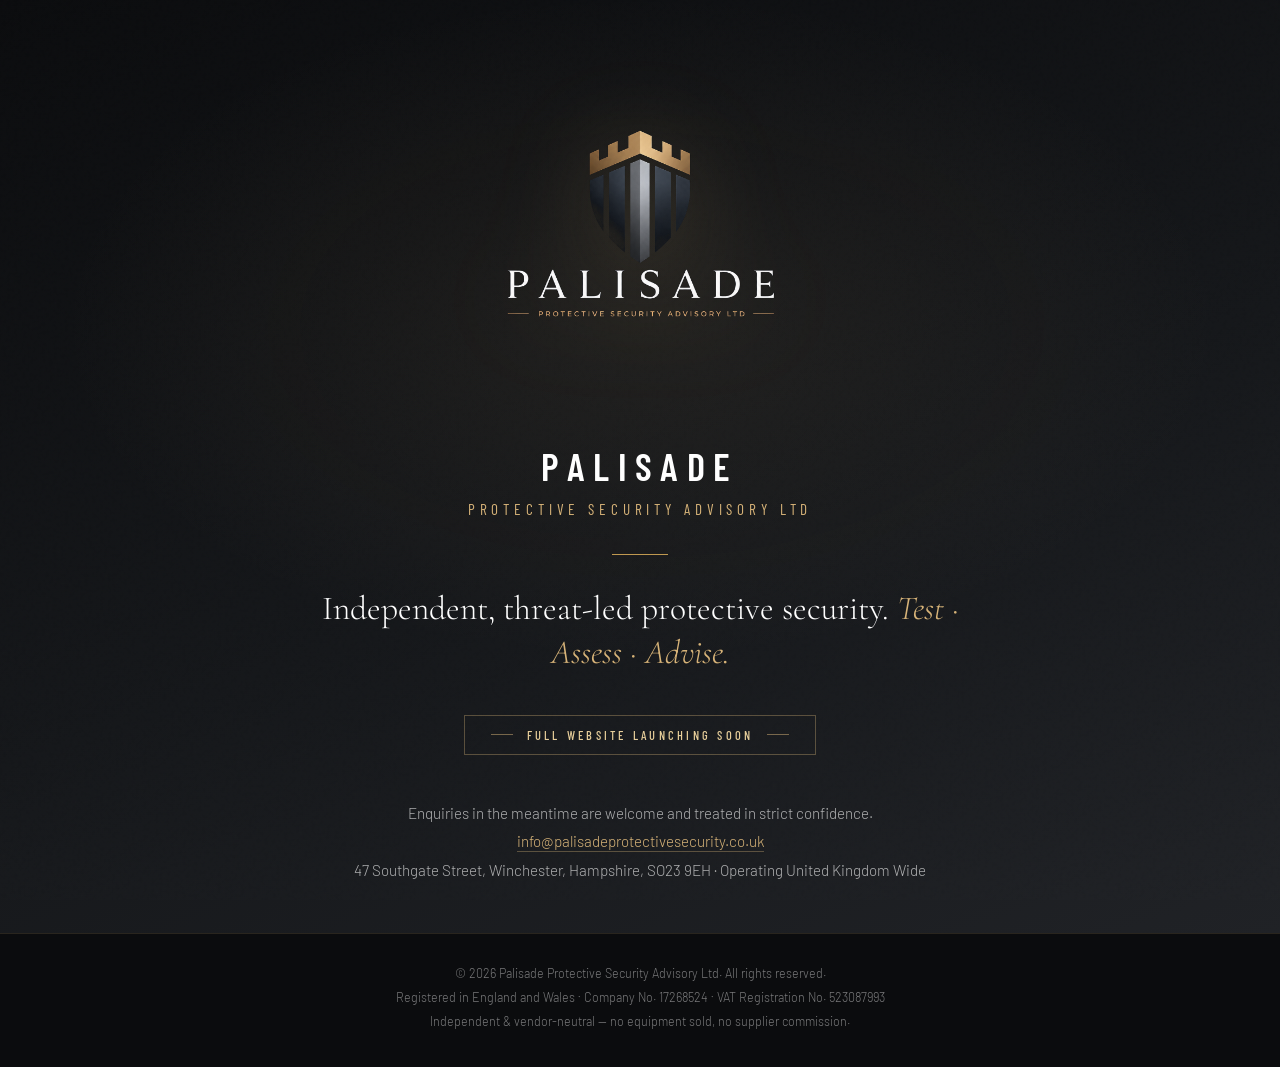
==== commit 1b4e3d08: "Add Companies House and VAT registration numbers to placeholder footer Co-Authored-By: Claude Fable " ====
--- a/index.html
+++ b/index.html
@@ -227,7 +227,8 @@
 
 <footer>
   <p class="footer-reg">
-    © 2026 Palisade Protective Security Advisory Ltd. All rights reserved. Registered in England and Wales.<br>
+    © 2026 Palisade Protective Security Advisory Ltd. All rights reserved.<br>
+    Registered in England and Wales · Company No. 17268524 · VAT Registration No. 523087993<br>
     Independent &amp; vendor-neutral — no equipment sold, no supplier commission.
   </p>
 </footer>
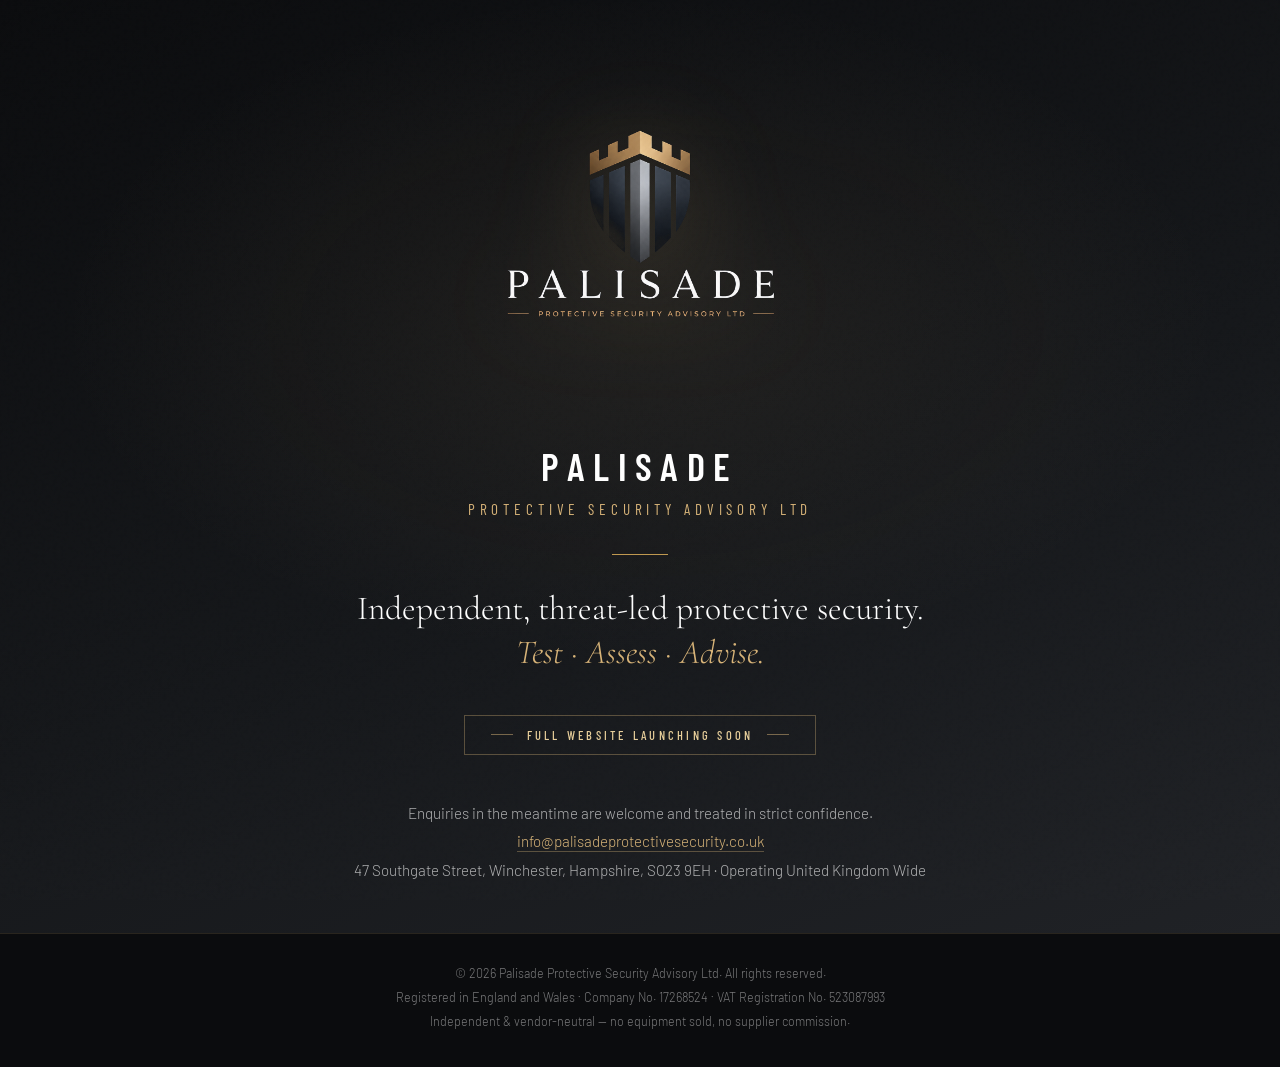
==== commit 7c6121ed: "Break tagline so Test · Assess · Advise sits on its own line Co-Authored-By: Claude Fable 5 <noreply" ====
--- a/index.html
+++ b/index.html
@@ -216,7 +216,7 @@
   <h1 class="name">Palisade</h1>
   <div class="sub">Protective Security Advisory Ltd</div>
   <div class="rule"></div>
-  <p class="tagline">Independent, threat-led protective security. <em>Test · Assess · Advise.</em></p>
+  <p class="tagline">Independent, threat-led protective security.<br><em style="white-space: nowrap;">Test · Assess · Advise.</em></p>
   <div class="placeholder-note">Full website launching soon</div>
   <p class="contact-line">
     Enquiries in the meantime are welcome and treated in strict confidence.<br>
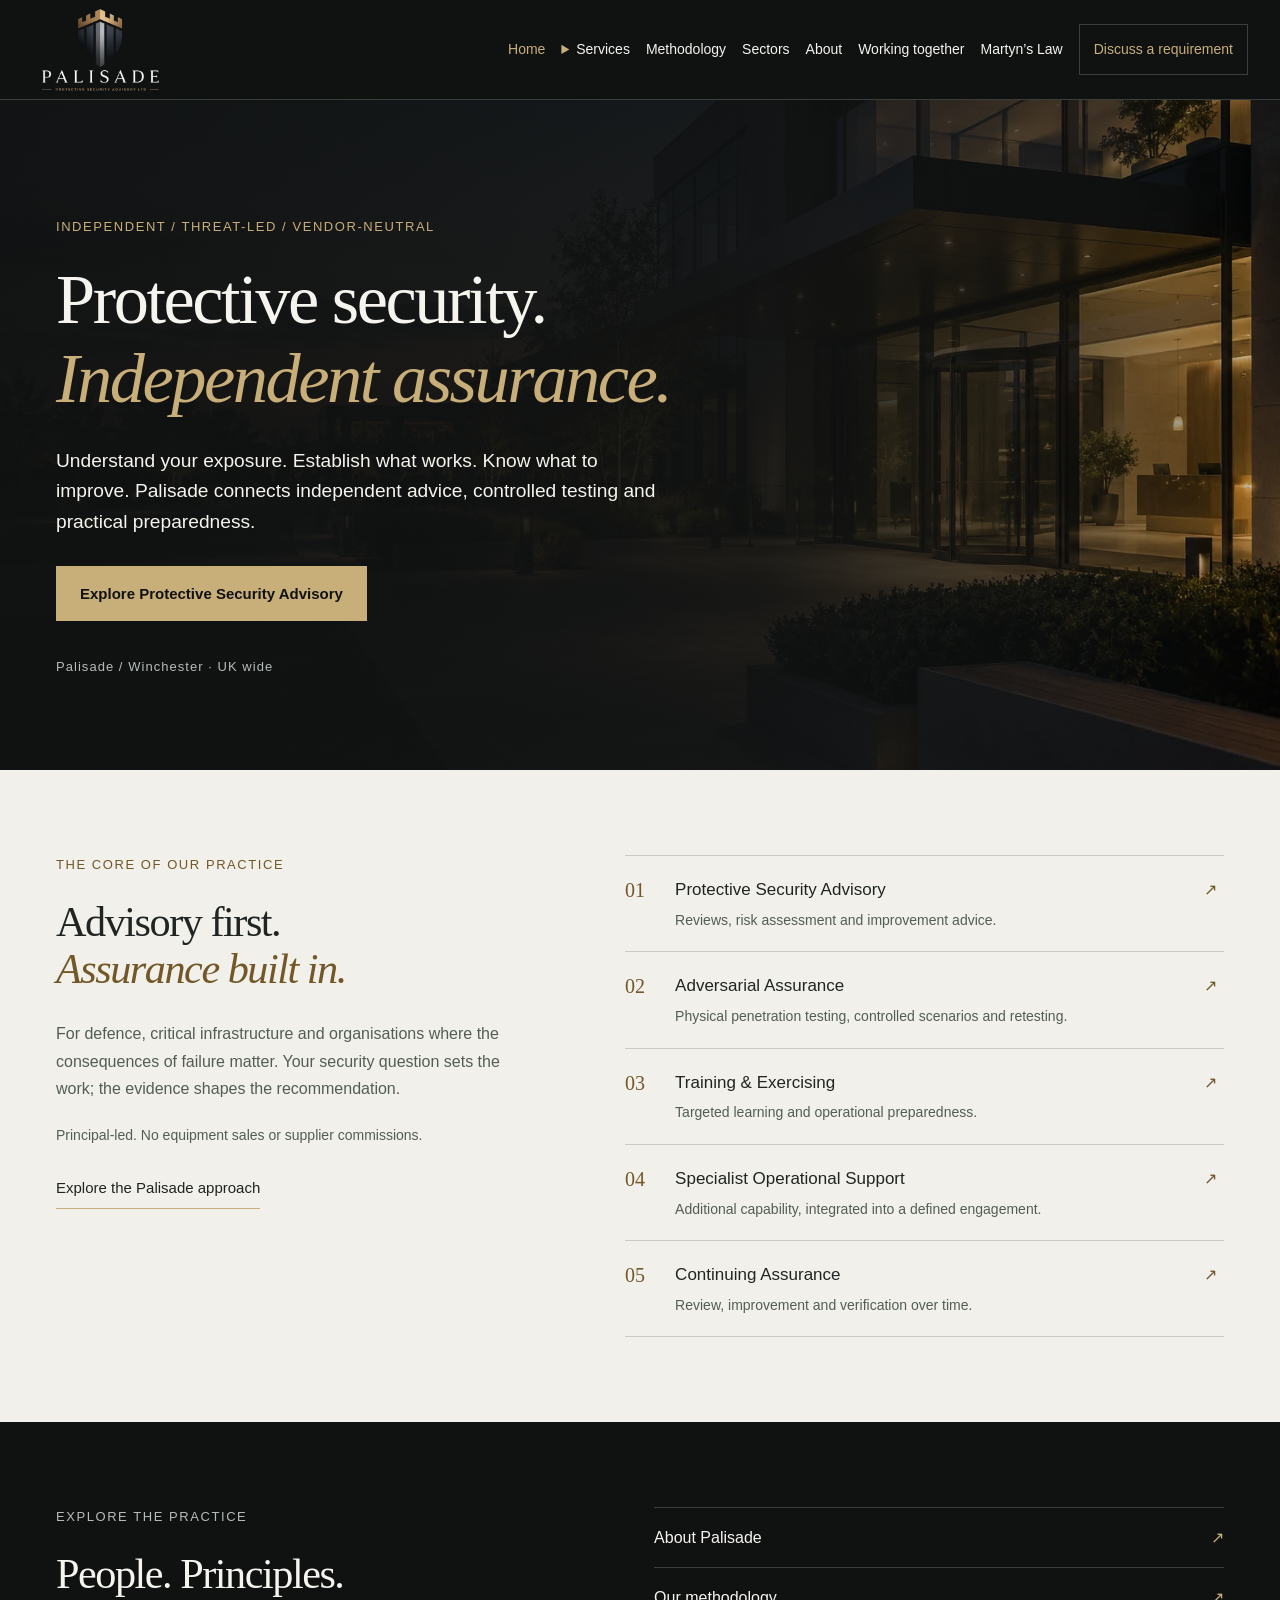
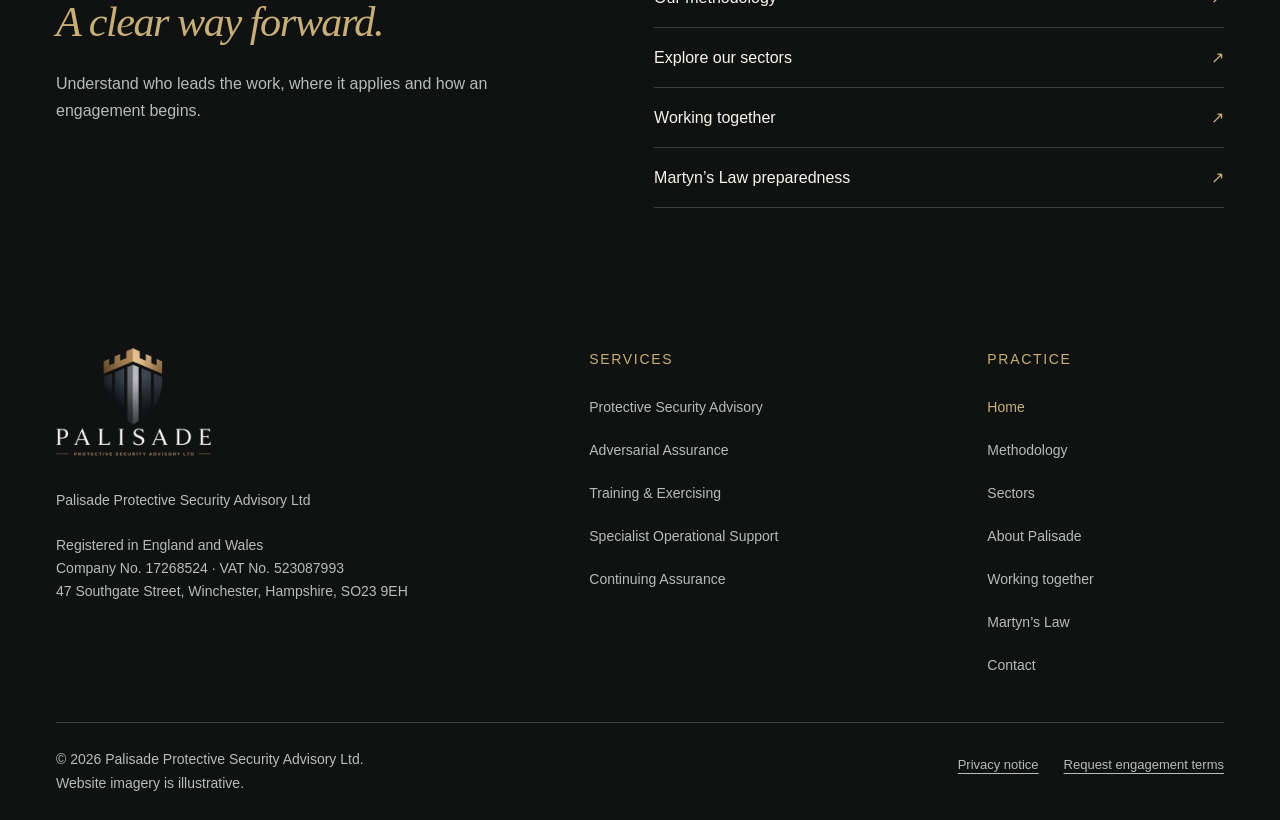
==== commit a745c728: "Launch multi-page site (V22) replacing the placeholder Fourteen pages with shared stylesheet, script" ====
--- a/index.html
+++ b/index.html
@@ -1,237 +1,6 @@
 <!DOCTYPE html>
-<html lang="en">
-<head>
-<meta charset="UTF-8">
-<meta name="viewport" content="width=device-width, initial-scale=1.0">
-<title>Palisade Protective Security Advisory Ltd</title>
-<meta name="copyright" content="© 2026 Palisade Protective Security Advisory Ltd. All rights reserved.">
-<meta name="author" content="Palisade Protective Security Advisory Ltd">
-<meta name="description" content="Palisade Protective Security Advisory Ltd — independent, threat-led protective security advisory. Full website launching soon.">
-<meta name="theme-color" content="#0b0c0e">
-<link rel="icon" type="image/png" sizes="180x180" href="favicon.png">
-<link rel="apple-touch-icon" href="favicon.png">
-<meta property="og:type" content="website">
-<meta property="og:site_name" content="Palisade Protective Security Advisory Ltd">
-<meta property="og:title" content="Palisade Protective Security Advisory Ltd">
-<meta property="og:description" content="Independent, threat-led protective security advisory. Full website launching soon.">
-<meta property="og:image" content="https://www.palisadeprotectivesecurity.co.uk/og-image.png">
-<meta property="og:url" content="https://www.palisadeprotectivesecurity.co.uk/">
-<meta name="twitter:card" content="summary_large_image">
-<meta name="twitter:title" content="Palisade Protective Security Advisory Ltd">
-<meta name="twitter:description" content="Independent, threat-led protective security advisory. Full website launching soon.">
-<meta name="twitter:image" content="https://www.palisadeprotectivesecurity.co.uk/og-image.png">
-<link rel="preconnect" href="https://fonts.googleapis.com">
-<link rel="preconnect" href="https://fonts.gstatic.com" crossorigin>
-<link href="https://fonts.googleapis.com/css2?family=Cormorant+Garamond:ital,wght@0,300;0,400;0,600;1,300;1,400&family=Barlow+Condensed:wght@300;400;500;600;700&family=Barlow:wght@300;400;500&display=swap" rel="stylesheet">
-<style>
-*, *::before, *::after { margin: 0; padding: 0; box-sizing: border-box; }
-:root {
-  /* Onyx & Gold — graphite ground, single champagne-gold accent (from the logo mark) */
-  --navy:     #0b0c0e;
-  --navy2:    #15171a;
-  --navy3:    #202226;
-  --gold:     #c0994f;
-  --gold2:    #d8b478;
-  --gold3:    #e7ce9a;
-  --white:    #ffffff;
-  --serif:    'Cormorant Garamond', serif;
-  --display:  'Barlow Condensed', sans-serif;
-  --body:     'Barlow', sans-serif;
-}
 
-body {
-  background: var(--navy);
-  color: var(--white);
-  font-family: var(--body);
-  min-height: 100vh;
-  display: flex;
-  flex-direction: column;
-  overflow-x: hidden;
-}
-
-/* Grain overlay */
-body::before {
-  content: '';
-  position: fixed;
-  inset: 0;
-  background-image: url("data:image/svg+xml,%3Csvg viewBox='0 0 256 256' xmlns='http://www.w3.org/2000/svg'%3E%3Cfilter id='noise'%3E%3CfeTurbulence type='fractalNoise' baseFrequency='0.9' numOctaves='4' stitchTiles='stitch'/%3E%3C/filter%3E%3Crect width='100%25' height='100%25' filter='url(%23noise)' opacity='0.04'/%3E%3C/svg%3E");
-  pointer-events: none;
-  z-index: 1000;
-  opacity: 0.4;
-}
-
-.stage {
-  position: relative;
-  flex: 1;
-  display: flex;
-  flex-direction: column;
-  align-items: center;
-  justify-content: center;
-  text-align: center;
-  padding: 64px 6vw 48px;
-  background:
-    radial-gradient(ellipse 70% 55% at 50% 35%, rgba(216,180,120,0.07) 0%, transparent 65%),
-    linear-gradient(160deg, var(--navy) 0%, var(--navy2) 55%, var(--navy3) 100%);
-}
-
-.mark {
-  width: clamp(200px, 30vw, 340px);
-  height: auto;
-  object-fit: contain;
-  filter: drop-shadow(0 12px 48px rgba(216,180,120,0.22));
-  margin-bottom: 40px;
-  opacity: 0;
-  animation: fadeUp 0.9s ease 0.1s forwards;
-}
-
-.name {
-  font-family: var(--display);
-  font-size: clamp(1.5rem, 3.4vw, 2.4rem);
-  font-weight: 600;
-  letter-spacing: 0.22em;
-  text-transform: uppercase;
-  line-height: 1.15;
-  opacity: 0;
-  animation: fadeUp 0.9s ease 0.3s forwards;
-}
-
-.sub {
-  font-family: var(--display);
-  font-size: clamp(0.72rem, 1.4vw, 0.95rem);
-  font-weight: 400;
-  letter-spacing: 0.32em;
-  text-transform: uppercase;
-  color: var(--gold2);
-  margin-top: 12px;
-  opacity: 0;
-  animation: fadeUp 0.9s ease 0.45s forwards;
-}
-
-.rule {
-  width: 56px;
-  height: 1px;
-  background: var(--gold);
-  margin: 36px auto 32px;
-  opacity: 0;
-  animation: fadeUp 0.9s ease 0.6s forwards;
-}
-
-.tagline {
-  font-family: var(--serif);
-  font-size: clamp(1.4rem, 2.8vw, 2.1rem);
-  font-weight: 300;
-  line-height: 1.3;
-  max-width: 640px;
-  opacity: 0;
-  animation: fadeUp 0.9s ease 0.7s forwards;
-}
-
-.tagline em {
-  font-style: italic;
-  color: var(--gold2);
-}
-
-.placeholder-note {
-  display: inline-flex;
-  align-items: center;
-  gap: 14px;
-  margin-top: 40px;
-  padding: 12px 26px;
-  border: 1px solid rgba(216,180,120,0.35);
-  font-family: var(--display);
-  font-size: 0.78rem;
-  font-weight: 500;
-  letter-spacing: 0.26em;
-  text-transform: uppercase;
-  color: var(--gold3);
-  opacity: 0;
-  animation: fadeUp 0.9s ease 0.85s forwards;
-}
-
-.placeholder-note::before,
-.placeholder-note::after {
-  content: '';
-  width: 22px;
-  height: 1px;
-  background: rgba(216,180,120,0.5);
-}
-
-.contact-line {
-  margin-top: 44px;
-  font-family: var(--body);
-  font-size: 0.95rem;
-  font-weight: 300;
-  line-height: 1.9;
-  color: rgba(255,255,255,0.65);
-  opacity: 0;
-  animation: fadeUp 0.9s ease 1s forwards;
-}
-
-.contact-line a {
-  color: var(--gold2);
-  text-decoration: none;
-  border-bottom: 1px solid rgba(216,180,120,0.35);
-  padding-bottom: 1px;
-  transition: color 0.2s, border-color 0.2s;
-}
-
-.contact-line a:hover {
-  color: var(--gold3);
-  border-color: var(--gold3);
-}
-
-footer {
-  position: relative;
-  padding: 28px 6vw 34px;
-  border-top: 1px solid rgba(216,180,120,0.15);
-  background: var(--navy);
-  text-align: center;
-}
-
-.footer-reg {
-  font-family: var(--body);
-  font-size: 0.78rem;
-  font-weight: 300;
-  line-height: 1.9;
-  color: rgba(255,255,255,0.45);
-  max-width: 760px;
-  margin: 0 auto;
-}
-
-@keyframes fadeUp {
-  from { opacity: 0; transform: translateY(18px); }
-  to   { opacity: 1; transform: translateY(0); }
-}
-
-@media (max-width: 520px) {
-  .placeholder-note { letter-spacing: 0.18em; padding: 10px 18px; }
-  .contact-line { font-size: 0.88rem; }
-}
-</style>
-</head>
-<body>
-
-<main class="stage">
-  <img class="mark" src="logo.png" alt="Palisade Protective Security Advisory Ltd">
-  <h1 class="name">Palisade</h1>
-  <div class="sub">Protective Security Advisory Ltd</div>
-  <div class="rule"></div>
-  <p class="tagline">Independent, threat-led protective security.<br><em style="white-space: nowrap;">Test · Assess · Advise.</em></p>
-  <div class="placeholder-note">Full website launching soon</div>
-  <p class="contact-line">
-    Enquiries in the meantime are welcome and treated in strict confidence.<br>
-    <a href="mailto:info@palisadeprotectivesecurity.co.uk">info@palisadeprotectivesecurity.co.uk</a><br>
-    47 Southgate Street, Winchester, Hampshire, SO23 9EH · Operating United Kingdom Wide
-  </p>
-</main>
-
-<footer>
-  <p class="footer-reg">
-    © 2026 Palisade Protective Security Advisory Ltd. All rights reserved.<br>
-    Registered in England and Wales · Company No. 17268524 · VAT Registration No. 523087993<br>
-    Independent &amp; vendor-neutral — no equipment sold, no supplier commission.
-  </p>
-</footer>
-
-</body>
-</html>
+<html lang="en-GB"><head><meta charset="utf-8"/><meta content="width=device-width, initial-scale=1" name="viewport"/><meta content="#101212" name="theme-color"/>
+<title>Independent Protective Security Advisory &amp; Assurance | Palisade</title><meta content="Independent protective-security advisory, physical penetration testing and exercising for defence, critical infrastructure and high-consequence organisations." name="description"/><link href="https://palisadeprotectivesecurity.co.uk/" rel="canonical"/><link href="assets/favicon.png" rel="icon" type="image/png"/><link href="assets/favicon.png" rel="apple-touch-icon"/><meta content="website" property="og:type"/><meta content="Independent Protective Security Advisory &amp; Assurance | Palisade" property="og:title"/><meta content="Independent protective-security advisory, physical penetration testing and exercising for defence, critical infrastructure and high-consequence organisations." property="og:description"/><meta content="https://palisadeprotectivesecurity.co.uk/" property="og:url"/><meta content="https://palisadeprotectivesecurity.co.uk/assets/social-preview.png" property="og:image"/><meta content="Palisade Protective Security Advisory Ltd" property="og:image:alt"/><meta content="1200" property="og:image:width"/><meta content="630" property="og:image:height"/><meta content="summary_large_image" name="twitter:card"/><link href="styles.css" rel="stylesheet"/><script defer="" src="site.js"></script><script type="application/ld+json">[{"@context": "https://schema.org", "@type": "Organization", "name": "Palisade Protective Security Advisory Ltd", "url": "https://palisadeprotectivesecurity.co.uk/", "logo": "https://palisadeprotectivesecurity.co.uk/assets/logo.webp", "email": "info@palisadeprotectivesecurity.co.uk", "identifier": "17268524", "address": {"@type": "PostalAddress", "streetAddress": "47 Southgate Street", "addressLocality": "Winchester", "addressRegion": "Hampshire", "postalCode": "SO23 9EH", "addressCountry": "GB"}}, {"@context": "https://schema.org", "@type": "WebPage", "name": "Independent Protective Security Advisory & Assurance", "url": "https://palisadeprotectivesecurity.co.uk/", "description": "Independent protective-security advisory, physical penetration testing and exercising for defence, critical infrastructure and high-consequence organisations."}]</script></head><body>
+<a class="skip" href="#main">Skip to content</a><header class="header"><a aria-current="page" aria-label="Palisade home" class="brand" href="index.html"><img alt="Palisade Protective Security Advisory Ltd" height="252" src="assets/logo.webp" width="360"/></a><nav aria-label="Main navigation" class="desktop-nav"><a aria-current="page" href="index.html">Home</a><details class="services-menu"><summary>Services</summary><nav aria-label="Services"><a href="advisory.html">Protective Security Advisory</a><a href="physical-penetration-testing.html">Adversarial Assurance<span>Physical penetration testing</span></a><a href="training-exercising.html">Training &amp; Exercising</a><a href="specialist-support.html">Specialist Operational Support</a><a href="continuing-assurance.html">Continuing Assurance</a></nav></details><a href="methodology.html">Methodology</a><a href="sectors.html">Sectors</a><a href="about.html">About</a><a href="engagement.html">Working together</a><a href="martyns-law.html">Martyn’s Law</a><a class="nav-contact" href="contact.html">Discuss a requirement</a></nav><details class="mobile-nav"><summary>Menu</summary><nav aria-label="Mobile navigation"><a aria-current="page" href="index.html">Home</a><a href="advisory.html">Protective Security Advisory</a><a href="physical-penetration-testing.html">Adversarial Assurance<span>Physical penetration testing</span></a><a href="training-exercising.html">Training &amp; Exercising</a><a href="specialist-support.html">Specialist Operational Support</a><a href="continuing-assurance.html">Continuing Assurance</a><a href="methodology.html">Methodology</a><a href="sectors.html">Sectors</a><a href="about.html">About</a><a href="engagement.html">Working together</a><a href="martyns-law.html">Martyn’s Law</a><a href="contact.html">Contact</a></nav></details></header>
+<main id="main" tabindex="-1"><section aria-labelledby="page-title" class="page-hero home-hero"><div class="hero-photo"><img alt="An orderly visitor entrance and pedestrian approach to a fictional commercial estate" fetchpriority="high" height="1024" sizes="100vw" src="assets/practice-entrance-1536.webp" srcset="assets/practice-entrance-720.webp 720w, assets/practice-entrance-1536.webp 1536w" width="1536"/></div><div class="hero-shade"></div><div class="wrap hero-copy"><p class="eyebrow">Independent / Threat-led / Vendor-neutral</p><h1 id="page-title">Protective security.<br/><em>Independent assurance.</em></h1><p class="hero-intro">Understand your exposure. Establish what works. Know what to improve. Palisade connects independent advice, controlled testing and practical preparedness.</p><a class="button" href="advisory.html">Explore Protective Security Advisory</a><p class="hero-location">Palisade / Winchester · UK wide</p></div></section><section class="content light"><div class="wrap"><div class="home-gateway"><div><p class="eyebrow">The core of our practice</p><h2>Advisory first.<br/><em>Assurance built in.</em></h2><p>For defence, critical infrastructure and organisations where the consequences of failure matter. Your security question sets the work; the evidence shapes the recommendation.</p><p class="small">Principal-led. No equipment sales or supplier commissions.</p><a class="text-link" href="methodology.html">Explore the Palisade approach</a></div><nav aria-label="Explore our five services" class="service-list"><a href="advisory.html"><span class="number">01</span><span><strong>Protective Security Advisory</strong><span>Reviews, risk assessment and improvement advice.</span></span><span aria-hidden="true">↗</span></a><a href="physical-penetration-testing.html"><span class="number">02</span><span><strong>Adversarial Assurance</strong><span>Physical penetration testing, controlled scenarios and retesting.</span></span><span aria-hidden="true">↗</span></a><a href="training-exercising.html"><span class="number">03</span><span><strong>Training &amp; Exercising</strong><span>Targeted learning and operational preparedness.</span></span><span aria-hidden="true">↗</span></a><a href="specialist-support.html"><span class="number">04</span><span><strong>Specialist Operational Support</strong><span>Additional capability, integrated into a defined engagement.</span></span><span aria-hidden="true">↗</span></a><a href="continuing-assurance.html"><span class="number">05</span><span><strong>Continuing Assurance</strong><span>Review, improvement and verification over time.</span></span><span aria-hidden="true">↗</span></a></nav></div></div></section><section class="content"><div class="wrap"><div class="practice-gateway"><div><p class="eyebrow">Explore the practice</p><h2>People. Principles.<br/><em>A clear way forward.</em></h2><p>Understand who leads the work, where it applies and how an engagement begins.</p></div><nav aria-label="Explore the practice"><a href="about.html">About Palisade<span aria-hidden="true">↗</span></a><a href="methodology.html">Our methodology<span aria-hidden="true">↗</span></a><a href="sectors.html">Explore our sectors<span aria-hidden="true">↗</span></a><a href="engagement.html">Working together<span aria-hidden="true">↗</span></a><a href="martyns-law.html">Martyn’s Law preparedness<span aria-hidden="true">↗</span></a></nav></div></div></section></main><footer class="footer"><div class="wrap"><div class="footer-grid"><div><a aria-current="page" aria-label="Palisade home" class="footer-brand" href="index.html"><img alt="Palisade Protective Security Advisory Ltd" height="252" loading="lazy" src="assets/logo.webp" width="360"/></a><p>Palisade Protective Security Advisory Ltd</p><p class="small">Registered in England and Wales<br/>Company No. 17268524 · VAT No. 523087993<br/>47 Southgate Street, Winchester, Hampshire, SO23 9EH</p></div><nav aria-label="Footer services"><p class="eyebrow">Services</p><a href="advisory.html">Protective Security Advisory</a><a href="physical-penetration-testing.html">Adversarial Assurance</a><a href="training-exercising.html">Training &amp; Exercising</a><a href="specialist-support.html">Specialist Operational Support</a><a href="continuing-assurance.html">Continuing Assurance</a></nav><nav aria-label="Footer practice"><p class="eyebrow">Practice</p><a aria-current="page" href="index.html">Home</a><a href="methodology.html">Methodology</a><a href="sectors.html">Sectors</a><a href="about.html">About Palisade</a><a href="engagement.html">Working together</a><a href="martyns-law.html">Martyn’s Law</a><a href="contact.html">Contact</a></nav></div><div class="footer-bottom"><p>© 2026 Palisade Protective Security Advisory Ltd.<br/>Website imagery is illustrative.</p><div><a href="privacy.html">Privacy notice</a><a href="mailto:info@palisadeprotectivesecurity.co.uk?subject=Engagement%20terms%20request">Request engagement terms</a></div></div></div></footer></body></html>
--- a/styles.css
+++ b/styles.css
@@ -0,0 +1,63 @@
+:root{--onyx:#101212;--panel:#191d1b;--paper:#f1f0eb;--ink:#202523;--white:#f5f4ee;--muted:#b6bcb8;--gold:#c8ae78;--bronze:#735727;--line:#39403b;--light-line:#c8cbc3;--serif:Georgia,'Times New Roman',serif;--sans:Arial,Helvetica,sans-serif}*{box-sizing:border-box}html{scroll-behavior:smooth;scroll-padding-top:2rem}body{margin:0;background:var(--onyx);color:var(--white);font:1rem/1.7 var(--sans)}a{color:inherit;text-underline-offset:.3em}a:hover{text-decoration-thickness:2px}a:focus-visible,summary:focus-visible,button:focus-visible,input:focus-visible,select:focus-visible,textarea:focus-visible{outline:3px solid var(--gold);outline-offset:5px}.light :focus-visible{outline-color:var(--bronze)}main:focus{outline:none}p{margin:0 0 1.35rem}h1,h2,h3{margin:0;font-weight:400}h1,h2{font-family:var(--serif);letter-spacing:-.035em;line-height:1.12;text-wrap:balance}h1{font-size:clamp(2.8rem,5vw,5rem)}h2{font-size:clamp(2.2rem,3.3vw,3.5rem)}h3{font-size:1.25rem;line-height:1.4;letter-spacing:-.02em}em{color:var(--gold);font-weight:400}img{display:block;max-width:100%;height:auto}figure{margin:0}figcaption{font-size:.8125rem;line-height:1.6;color:var(--muted);padding-top:12px}.wrap{width:min(1280px,calc(100% - 112px));margin-inline:auto}.eyebrow{font-size:.8125rem;line-height:1.6;letter-spacing:.12em;text-transform:uppercase;color:var(--gold);margin-bottom:22px}.small{font-size:.875rem;line-height:1.65}.muted{color:var(--muted)}.number{font:1.25rem/1.4 var(--serif);color:var(--gold)}.header{min-height:100px;display:flex;align-items:center;justify-content:space-between;gap:30px;padding:8px 56px;border-bottom:1px solid var(--line);position:relative;z-index:20;background:var(--onyx)}.brand{width:137px;flex:none}.brand img{width:137px;height:82px;object-fit:contain}.desktop-nav{display:flex;align-items:center;gap:32px;font-size:.9375rem}.desktop-nav>a{padding-block:13px;text-decoration:none}.desktop-nav>a[aria-current],.is-current{color:var(--gold)}.nav-contact{border:1px solid var(--line);padding:13px 20px!important;color:var(--gold)}summary{cursor:pointer;min-height:48px;list-style-position:inside}summary::marker{color:var(--gold)}.services-menu>summary{padding-block:13px}.services-menu nav{position:absolute;top:100%;right:56px;width:380px;background:var(--panel);border:1px solid var(--line);padding:15px 22px;box-shadow:0 15px 30px #0005}.services-menu nav a{display:block;padding:13px 4px;border-bottom:1px solid var(--line);text-decoration:none;font-size:.9375rem}.services-menu nav a:last-child{border:0}.services-menu nav a:hover{color:var(--gold)}.services-menu nav span{display:block;font-size:.8125rem;color:var(--muted);margin-top:3px}.mobile-nav{display:none}.skip{position:absolute;top:-120px;left:20px;padding:12px 20px;background:var(--paper);color:var(--ink);z-index:50}.skip:focus{top:15px}.page-hero{position:relative;isolation:isolate;min-height:560px;display:flex;align-items:center;overflow:hidden;background:var(--onyx)}.hero-photo,.hero-shade{position:absolute;inset:0;z-index:-1}.hero-photo img{width:100%;height:100%;object-fit:cover;object-position:center 48%}.hero-shade{background:linear-gradient(90deg,rgba(16,18,18,.96) 0%,rgba(16,18,18,.9) 43%,rgba(16,18,18,.4) 75%,rgba(16,18,18,.18) 100%)}.hero-copy{padding-block:80px 55px}.hero-copy h1{max-width:890px}.hero-intro{font-size:1.2rem;line-height:1.6;max-width:600px;margin:28px 0;color:var(--white)}.hero-location{font-size:.8125rem;letter-spacing:.08em;color:var(--muted);margin:35px 0 0}.home-hero{min-height:670px}.home-hero h1{font-size:clamp(3rem,5.5vw,5.5rem);max-width:900px}.button{display:inline-block;min-height:50px;padding:16px 23px;background:var(--gold);color:var(--onyx);border:1px solid var(--gold);font:600 .9375rem/1.4 var(--sans);text-decoration:none;cursor:pointer}.button:hover{background:#deca9d;border-color:#deca9d}.text-link{display:inline-block;padding:7px 0;text-decoration:none;border-bottom:1px solid var(--gold);font-size:.9375rem}.content{padding-block:85px}.content.light{background:var(--paper);color:var(--ink)}.light em,.light .eyebrow,.light .number{color:var(--bronze)}.light p{color:#535d55}.light h2,.light h3{color:var(--ink)}.light .button{background:var(--ink);color:var(--white);border-color:var(--ink)}.light .button:hover{background:#384239}.light figcaption{color:#535d55}.intro-grid{display:grid;grid-template-columns:1.2fr 1fr;gap:80px;margin-bottom:50px}.intro-grid>div:last-child{padding-top:3px}.intro-grid p:last-child{margin-bottom:0}.card-grid{display:grid;grid-template-columns:repeat(2,minmax(0,1fr));gap:0 70px}.card-grid article{padding:28px 0;border-top:1px solid var(--line)}.light .card-grid article{border-color:var(--light-line)}.card-grid h3{margin-bottom:16px}.card-grid p{margin:0;color:var(--muted);max-width:570px}.light .card-grid p{color:#535d55}.output-band{border-block:1px solid var(--line);padding:28px 0;margin:30px 0;display:grid;grid-template-columns:1fr 2fr;gap:45px}.light .output-band{border-color:var(--light-line)}.output-band p{margin:0}.feature{display:grid;grid-template-columns:1fr 1fr;gap:80px;align-items:start}.feature figure img{width:100%;height:420px;object-fit:cover}.feature h2{margin-bottom:28px}.feature .button{margin-top:12px}.feature p{color:var(--muted)}.light .feature p{color:#535d55}.feature>div{padding-top:12px}.next-links{display:flex;flex-wrap:wrap;gap:20px 35px;border-top:1px solid var(--line);padding-top:30px;margin-top:55px}.next-links a{display:flex;align-items:center;gap:18px;font-size:.9375rem;text-decoration:none;min-height:44px}.next-links span{color:var(--gold)}.next-links a:hover{color:var(--gold)}.home-gateway{display:grid;grid-template-columns:1fr 1.25fr;gap:90px}.home-gateway h2{margin-bottom:28px}.home-gateway>div>p{max-width:450px}.service-list{border-top:1px solid var(--light-line)}.service-list>a{display:grid;grid-template-columns:32px 1fr 20px;gap:18px;padding:20px 0;border-bottom:1px solid var(--light-line);text-decoration:none}.service-list strong{font-size:1.0625rem;font-weight:400;display:block;color:var(--ink);margin-bottom:4px}.service-list span span{display:block;font-size:.875rem;color:#535d55;line-height:1.6}.service-list>a>span:last-child{color:var(--bronze)}.service-nav{display:flex;justify-content:center;gap:8px 25px;flex-wrap:wrap;padding:18px 32px;border-block:1px solid var(--line);font-size:.8125rem}.service-nav a{padding-block:8px;text-decoration:none;min-height:40px;color:var(--muted)}.service-nav [aria-current]{color:var(--gold);border-bottom:1px solid var(--gold)}.knowledge{margin-top:40px;border-top:1px solid var(--light-line);padding-top:30px}.knowledge h3{margin-bottom:20px}.knowledge dl{display:grid;grid-template-columns:repeat(3,minmax(0,1fr));gap:35px;margin:0}.knowledge dt{font-size:1.0625rem;margin-bottom:10px;color:var(--ink)}.knowledge dd{margin:0;font-size:.9375rem;color:#535d55}.cycle{padding:28px 0;margin:40px 0;list-style:none;display:grid;grid-template-columns:repeat(6,minmax(0,1fr));gap:18px;border-block:1px solid var(--light-line);counter-reset:cycle}.cycle li{counter-increment:cycle;font-size:1.05rem}.cycle li:before{content:'0' counter(cycle);display:block;font:1.5rem var(--serif);color:var(--bronze);margin-bottom:9px}.functions{list-style:none;display:grid;grid-template-columns:repeat(5,minmax(0,1fr));gap:25px;padding:30px 0;margin:25px 0 0;border-top:1px solid var(--light-line)}.functions h3{margin-bottom:10px}.functions p{font-size:.9375rem;margin:0}.framework-image img{width:100%;height:auto}.layers{margin:0;padding:0;list-style:none;border-top:1px solid var(--line)}.layers li{display:grid;grid-template-columns:32px 1fr;gap:22px;padding:22px 0;border-bottom:1px solid var(--line)}.layers h3{margin-bottom:10px}.layers p{font-size:.9375rem;margin:0}.method-steps{margin-top:70px;padding-top:45px;border-top:1px solid var(--line)}.method-steps h2{margin-bottom:35px}.source{font-size:.875rem;margin-top:35px}.source a{display:inline-block;padding-block:6px}.sector-priority{max-width:900px}.sector-priority h2{margin-bottom:28px}.sector-priority p{max-width:740px}.sector-priority .button{margin-top:10px}.sector-pair{display:grid;grid-template-columns:1fr 1fr;gap:65px}.sector-pair figure{margin-bottom:30px}.sector-pair img{width:100%;height:340px;object-fit:cover}.sector-pair h2{font-size:2.6rem;margin-bottom:24px}.sector-pair p:not(.eyebrow){color:var(--muted)}.principles{border-top:2px solid var(--bronze);padding-top:28px;max-width:450px}.principles h3{margin-bottom:22px}.principles p{font-size:1.1rem;padding-bottom:18px;border-bottom:1px solid var(--light-line)}.qualification-head{margin-top:65px;margin-bottom:35px}.qualifications{display:grid;grid-template-columns:repeat(3,minmax(0,1fr));gap:30px 40px}.qualifications article{border-top:1px solid var(--light-line);padding-top:25px}.qualifications h3{font-size:1.0625rem;margin-bottom:12px}.qualifications p{font-size:.9375rem;margin:0}.steps-grid{display:grid;grid-template-columns:repeat(3,minmax(0,1fr));gap:40px}.steps-grid article{border-top:1px solid var(--light-line);padding-top:25px}.steps-grid h3{margin-bottom:20px}.faq{max-width:940px;margin:65px 0 35px}.faq h2{margin-bottom:30px}.faq details{border-top:1px solid var(--light-line)}.faq details:last-child{border-bottom:1px solid var(--light-line)}.faq summary{padding:23px 0;line-height:1.6}.faq summary::marker{color:var(--bronze)}.faq p{padding-bottom:15px;max-width:820px}.status-note{border-top:1px solid var(--light-line);margin:30px 0;padding-top:25px;max-width:940px}.status-note h3{margin-bottom:18px}.status-note p:last-child{margin:0;font-size:.875rem}.contact-grid{display:grid;grid-template-columns:1fr 1fr;gap:90px}.contact-grid h2{margin-bottom:25px}.email{overflow-wrap:anywhere;display:inline-block;font-size:1.15rem;margin:18px 0}.enquiry{border-top:1px solid var(--light-line);padding-top:25px}.enquiry label{display:block;margin-bottom:9px;font-size:.9375rem;font-weight:600}.enquiry label span{font-weight:400;color:#535d55}.enquiry input,.enquiry select,.enquiry textarea{width:100%;min-height:49px;margin-bottom:20px;border:1px solid #8e968c;border-radius:0;background:transparent;color:var(--ink);font:inherit;padding:12px 14px}.enquiry textarea{resize:vertical}.enquiry select{cursor:pointer}.enquiry .button{margin-bottom:18px}.enquiry #email-status:empty{display:none}.footer{padding-block:55px 25px}.footer-grid{display:grid;grid-template-columns:1.4fr 1fr .7fr;gap:60px}.footer-brand{display:inline-block;margin-bottom:24px}.footer-brand img{width:155px;height:108px;object-fit:contain}.footer p{font-size:.875rem;color:var(--muted)}.footer nav{display:flex;flex-direction:column;align-items:flex-start;gap:3px}.footer nav a{font-size:.875rem;text-decoration:none;min-height:40px;padding-block:7px;color:var(--muted)}.footer nav a:hover{color:var(--gold)}.footer .eyebrow{color:var(--gold);margin-bottom:15px}.footer-bottom{display:flex;justify-content:space-between;gap:30px;border-top:1px solid var(--line);padding-top:25px;margin-top:35px}.footer-bottom p{margin:0}.footer-bottom>div{display:flex;gap:25px;flex-wrap:wrap;align-items:flex-start}.footer-bottom a{font-size:.8125rem;color:var(--muted);padding-block:6px}.card-grid,.service-list,.qualifications,.steps-grid{overflow-wrap:anywhere}
+@media(max-width:1100px){.wrap{width:calc(100% - 64px)}.header{padding-inline:32px}.desktop-nav{gap:22px}.services-menu nav{right:32px}.intro-grid,.feature,.home-gateway,.contact-grid{gap:45px}.card-grid{gap:0 45px}.sector-pair{gap:40px}.functions{gap:18px}.footer-grid{gap:35px}.hero-shade{background:linear-gradient(90deg,rgba(16,18,18,.97),rgba(16,18,18,.87) 55%,rgba(16,18,18,.3))}.qualifications{grid-template-columns:repeat(2,minmax(0,1fr))}}
+@media(max-width:900px){.desktop-nav{display:none}.mobile-nav{display:block}.mobile-nav>summary{padding:12px 18px;border:1px solid var(--line);color:var(--gold)}.mobile-nav nav{position:absolute;top:100%;left:0;right:0;max-height:calc(100svh - 100px);overflow-y:auto;background:var(--panel);padding:15px 32px;border-bottom:1px solid var(--line)}.mobile-nav nav a{display:block;padding:12px 0;min-height:48px;font-size:.9375rem;text-decoration:none}.mobile-nav nav span{display:block;font-size:.8125rem;color:var(--muted)}.home-gateway{grid-template-columns:1fr;gap:35px}.home-gateway>div>p{max-width:650px}.functions{grid-template-columns:repeat(3,minmax(0,1fr));gap:28px}.steps-grid{grid-template-columns:1fr;gap:25px}.cycle{grid-template-columns:repeat(3,minmax(0,1fr));gap:25px}.footer-grid{grid-template-columns:1.2fr 1fr}.footer-grid>nav:last-child{grid-column:2}.hero-copy h1{max-width:720px}}
+@media(max-width:780px){.wrap{width:calc(100% - 40px)}.header{padding:8px 20px;min-height:90px}.brand,.brand img{width:125px}.brand img{height:73px}.mobile-nav nav{padding-inline:20px;max-height:calc(100svh - 90px)}.page-hero{min-height:530px}.home-hero{min-height:610px}.hero-copy{padding-block:60px 45px}.hero-copy h1,.home-hero h1{font-size:clamp(2.2rem,8.5vw,3.8rem);line-height:1.12}.hero-copy .eyebrow{max-width:300px}.hero-intro{font-size:1.125rem;margin-block:24px;max-width:560px}.hero-location{margin-top:28px}.hero-shade{background:rgba(16,18,18,.8)}.hero-photo img{object-position:60% center}.content{padding-block:60px}.intro-grid,.feature,.contact-grid,.sector-pair{grid-template-columns:1fr;gap:30px}.intro-grid{margin-bottom:35px}.card-grid{grid-template-columns:1fr;gap:0}.card-grid article{padding-block:25px}.output-band{grid-template-columns:1fr;gap:15px}.feature figure img{height:310px}.feature>div{padding-top:0}.feature h2{margin-bottom:24px}.next-links{flex-direction:column;align-items:flex-start;gap:10px;margin-top:40px;padding-top:25px}.service-nav{justify-content:flex-start;padding:13px 20px;gap:7px 20px}.service-list>a{gap:14px}.knowledge dl{grid-template-columns:1fr;gap:25px}.functions{grid-template-columns:repeat(2,minmax(0,1fr));gap:25px}.functions h3{font-size:1.15rem}.framework-image{margin-inline:-5px}.framework-image img{width:100%}.layers li{gap:18px}.method-steps{margin-top:45px;padding-top:30px}.sector-pair img{height:280px}.sector-pair h2{font-size:2.2rem}.sector-pair article+article{margin-top:25px}.qualification-head{margin-top:45px}.qualifications{grid-template-columns:1fr;gap:25px}.faq{margin-top:45px}.contact-grid{gap:35px}.email{font-size:1rem}.footer{padding-top:35px}.footer-grid{grid-template-columns:1fr;gap:30px}.footer-grid>nav:last-child{grid-column:auto}.footer-bottom{flex-direction:column;gap:20px}.footer-bottom>div{flex-direction:column;gap:10px}}
+@media(max-width:380px){h2{font-size:2rem}.eyebrow{letter-spacing:.08em}.hero-copy h1,.home-hero h1{font-size:2.2rem}.service-list strong{font-size:1rem}.cycle li{font-size:.9375rem}.sector-pair h2{font-size:2rem}}
+@media(prefers-reduced-motion:reduce){html{scroll-behavior:auto}*,*:before,*:after{animation:none!important;transition:none!important}}
+@media print{body{background:white;color:black}.header,.service-nav,.button,.enquiry,.footer nav{display:none}.wrap{width:100%}.hero-photo,.hero-shade{display:none}.page-hero,.home-hero{min-height:0}.hero-copy{padding:20px 0}.hero-intro,.hero-location,em,.muted,.eyebrow,.card-grid p,.feature p{color:black!important}.content{padding-block:30px}.light{background:white!important}.intro-grid,.feature,.home-gateway,.card-grid,.sector-pair{display:block}.card-grid article,.qualifications article{break-inside:avoid}.footer{padding:25px 0}}
+
+h1,h2,h3{overflow-wrap:anywhere}.desktop-nav{flex-wrap:wrap;justify-content:flex-end}.intro-grid>*,.feature>*,.contact-grid>*,.home-gateway>*,.footer-grid>*{min-width:0}.enquiry select{min-width:0}
+
+@media(min-width:1101px){.hero-shade{background:linear-gradient(90deg,rgba(16,18,18,.96),rgba(16,18,18,.93) 60%,rgba(16,18,18,.7) 80%,rgba(16,18,18,.2))}}
+@media(min-width:781px) and (max-width:1100px){.hero-shade{background:linear-gradient(90deg,rgba(16,18,18,.97),rgba(16,18,18,.92) 70%,rgba(16,18,18,.65) 90%,rgba(16,18,18,.45))}}
+
+.mobile-nav a[aria-current],.services-menu nav a[aria-current],.footer nav a[aria-current]{color:var(--gold)}
+
+.header{position:sticky;top:0;transition:transform .2s ease;will-change:transform}
+.header.nav-hidden{transform:translateY(-100%)}
+html{scroll-padding-top:120px}
+@media(max-width:900px){html{scroll-padding-top:110px}}
+@media print{html{scroll-padding-top:0}}
+
+.desktop-nav{flex-wrap:wrap;gap:22px;font-size:.875rem;white-space:nowrap}
+@media(min-width:1201px) and (max-width:1450px){.header{padding-inline:32px;gap:20px}.desktop-nav{gap:16px}.nav-contact{padding-inline:14px!important}.services-menu nav{right:32px}}
+@media(max-width:1200px){.desktop-nav{display:none}.mobile-nav{display:block}.mobile-nav>summary{padding:12px 18px;border:1px solid var(--line);color:var(--gold)}.mobile-nav nav{position:absolute;top:100%;left:0;right:0;max-height:calc(100svh - 100px);overflow-y:auto;background:var(--panel);padding:15px 32px;border-bottom:1px solid var(--line)}.mobile-nav nav a{display:block;padding:12px 0;min-height:48px;font-size:.9375rem;text-decoration:none}.mobile-nav nav span{display:block;font-size:.8125rem;color:var(--muted)}}
+.disclosure-group+.disclosure-group{margin-top:75px}.disclosure-group>h2{max-width:950px;margin-bottom:22px}.group-intro{max-width:800px;margin-bottom:32px}
+.image-disclosure{border-top:1px solid var(--light-line)}.image-disclosure:last-of-type{border-bottom:1px solid var(--light-line)}
+.image-disclosure>summary{display:flex;align-items:center;justify-content:space-between;gap:24px;list-style:none;padding:24px 0;min-height:80px}
+.image-disclosure>summary::-webkit-details-marker{display:none}.disclosure-label{min-width:0}.disclosure-label strong{display:block;font-weight:400;font-size:1.2rem;line-height:1.4;color:var(--ink)}.disclosure-label>span{display:block;color:#535d55;font-size:.9375rem;line-height:1.6;margin-top:6px}.disclosure-symbol{font:1.7rem/1 var(--serif);color:var(--bronze);flex:none;transition:transform .15s ease}.image-disclosure[open] .disclosure-symbol{transform:rotate(45deg)}.image-disclosure>summary:hover .disclosure-label strong{text-decoration:underline;text-underline-offset:.25em}
+.disclosure-content{display:grid;grid-template-columns:1fr 1fr;gap:45px;padding:0 0 32px;align-items:start}.disclosure-content>*{min-width:0}.disclosure-content img{width:100%;aspect-ratio:3/2;object-fit:cover}.disclosure-content>div{padding-top:8px}.disclosure-content p{max-width:600px}.disclosure-content .button{margin-top:10px}.image-disclosure .disclosure-content noscript img{width:100%}
+.practice-gateway{display:grid;grid-template-columns:1fr 1.1fr;gap:80px}.practice-gateway h2{margin-bottom:25px}.practice-gateway p{max-width:500px;color:var(--muted)}.practice-gateway nav{border-top:1px solid var(--line)}.practice-gateway nav a{display:flex;justify-content:space-between;align-items:center;gap:20px;min-height:60px;padding:15px 0;border-bottom:1px solid var(--line);text-decoration:none}.practice-gateway nav span{color:var(--gold)}.practice-gateway nav a:hover{text-decoration:underline}
+@media(max-width:780px){.mobile-nav nav{padding-inline:20px;max-height:calc(100svh - 90px)}.disclosure-content,.practice-gateway{grid-template-columns:1fr;gap:26px}.disclosure-content>div{padding-top:0}.image-disclosure>summary{padding-block:20px;gap:18px}.disclosure-label strong{font-size:1.0625rem}.disclosure-label>span{font-size:.875rem}.disclosure-group+.disclosure-group{margin-top:50px}.disclosure-group>h2{font-size:clamp(2rem,7vw,2.8rem)}}
+@media print{.practice-gateway{display:block}.disclosure-content{display:block}.disclosure-symbol{display:none}}
+
+.services-menu nav{white-space:normal;max-width:calc(100vw - 40px);max-height:70svh;overflow-y:auto}
+html{scroll-padding-top:calc(var(--header-height,100px) + 20px)}
+@media print{html{scroll-padding-top:0}}
+
+.intro-image{margin-top:30px}.intro-image img{width:100%;aspect-ratio:3/2;object-fit:cover}.method-image{margin-top:24px}.method-image img{width:100%;aspect-ratio:3/2;object-fit:cover}.method-image figcaption{font-size:.75rem}
+.box-knowledge{display:grid;grid-template-columns:1fr 1fr;gap:55px;align-items:start}.box-figure{min-width:0}.box-figure img{width:100%;aspect-ratio:3/2;object-fit:cover;transition:filter .2s ease}.box-figure[data-level="black"] img{filter:grayscale(1) brightness(.62) contrast(1.2)}.box-figure[data-level="grey"] img{filter:grayscale(.6) brightness(.85)}.box-figure[data-level="white"] img{filter:none}.box-copy{min-width:0}.box-copy h3{font-size:1.35rem}.box-copy>.eyebrow{margin-bottom:14px}.boxswitch{display:grid;grid-template-columns:repeat(3,minmax(0,1fr));gap:0;border:1px solid var(--light-line);margin:22px 0}.boxswitch[hidden]{display:none}.boxswitch button{min-width:0;min-height:52px;padding:12px 7px;border:0;background:transparent;color:var(--ink);font:600 .875rem/1.4 var(--sans);cursor:pointer}.boxswitch button+button{border-left:1px solid var(--light-line)}.boxswitch button[aria-pressed="true"]{box-shadow:inset 0 -3px 0 var(--bronze)}.boxswitch button[aria-pressed="true"]::after{content:' ✓'}.boxswitch [data-level="black"][aria-pressed="true"]{background:var(--onyx);color:var(--gold);box-shadow:inset 0 -3px 0 var(--gold)}.boxswitch [data-level="grey"][aria-pressed="true"]{background:#626662;color:#fff;box-shadow:inset 0 -3px 0 #fff}.boxswitch [data-level="white"][aria-pressed="true"]{background:#fff;color:var(--ink)}.boxswitch button:hover{text-decoration:underline;text-underline-offset:.25em}.box-note{min-height:5em;font-size:.9375rem}.knowledge .knowledge-fallback{grid-template-columns:1fr;gap:20px}.knowledge .knowledge-fallback[hidden]{display:none}.training-feature{margin-top:0}
+@media(max-width:1100px){.box-knowledge{gap:35px}}
+@media(max-width:780px){.box-knowledge{grid-template-columns:1fr;gap:25px}.intro-image{margin-top:25px}.box-note{min-height:6em}.boxswitch button{font-size:.8125rem}.training-feature{margin-top:0}}
+@media print{.box-knowledge{display:block}.boxswitch{display:none}}
+
+.editorial-intro{margin-bottom:55px}.section-heading{max-width:1020px;margin-bottom:36px}.editorial-row{display:grid;grid-template-columns:minmax(0,1fr) minmax(0,1fr);gap:65px;align-items:center}.editorial-row>*{min-width:0}.editorial-row img{width:100%;aspect-ratio:3/2;object-fit:cover}.editorial-copy p:last-child{margin-bottom:0}.capability-cards figure,.commissioning-cards figure{margin-bottom:24px}.capability-cards figure img,.commissioning-cards figure img{width:100%;aspect-ratio:3/2;object-fit:cover}.capability-cards article{padding-block:32px}.professional-development{margin-top:40px;border-block:1px solid var(--light-line);padding:28px 0;max-width:940px}.professional-development .eyebrow{margin-bottom:14px}.professional-development h3{margin-bottom:16px}.professional-development p{max-width:800px}.progress-label{display:inline-block;border:1px solid var(--light-line);padding:6px 12px;font-size:.8125rem;color:var(--ink)}
+.assurance-journey{margin:40px 0 48px}.assurance-stages{display:grid;grid-template-columns:repeat(6,minmax(0,1fr));gap:12px;border-bottom:1px solid var(--light-line);padding-bottom:22px}.assurance-stages a{min-width:0;min-height:88px;padding:14px 10px 12px;border:1px solid var(--light-line);text-decoration:none;font-size:.9375rem;line-height:1.5;overflow-wrap:anywhere}.stage-number{display:block;color:var(--bronze);font:1.5rem/1.4 var(--serif);margin-bottom:6px}.assurance-stages a:hover{text-decoration:underline;text-underline-offset:.25em}.assurance-stages [aria-selected="true"]{background:var(--onyx);color:var(--white);border-color:var(--onyx);box-shadow:inset 0 -3px 0 var(--gold)}.assurance-stages [aria-selected="true"] .stage-number{color:var(--gold)}.assurance-panel{margin-top:30px}.assurance-panel[hidden]{display:none}.assurance-panel:focus-visible{outline:3px solid var(--bronze);outline-offset:8px}.assurance-panel-grid{display:grid;grid-template-columns:minmax(0,1fr) minmax(0,1fr);gap:50px;align-items:center}.assurance-panel-grid>*{min-width:0}.assurance-panel img{width:100%;aspect-ratio:3/2;object-fit:cover}.assurance-panel .eyebrow{margin-bottom:14px}.assurance-panel h3{font:clamp(1.7rem,2.3vw,2.3rem)/1.2 var(--serif);margin-bottom:20px}.stage-output{border-top:1px solid var(--light-line);padding-top:18px;margin-top:24px}.stage-output .small{margin-bottom:8px}.stage-output p:last-child{margin-bottom:0}.stage-note{max-width:900px;margin-top:30px}
+@media(max-width:1100px){.editorial-row{gap:40px}.assurance-panel-grid{gap:35px}.assurance-stages{gap:8px}.assurance-stages a{padding-inline:8px;font-size:.875rem}}
+@media(max-width:780px){.editorial-row,.assurance-panel-grid{grid-template-columns:1fr;gap:26px}.section-heading{margin-bottom:28px}.editorial-intro{margin-bottom:42px}.assurance-stages{grid-template-columns:repeat(3,minmax(0,1fr));gap:10px}.assurance-stages a{min-height:82px;font-size:.875rem}.assurance-panel h3{font-size:1.9rem}.commissioning-cards figure,.capability-cards figure{margin-bottom:20px}}
+@media print{.editorial-row,.assurance-panel-grid{display:block}.assurance-panel[hidden]{display:block}.assurance-stages{display:none}.professional-development{break-inside:avoid}}
+
+.blueprint-study{margin-top:32px;border-top:1px solid var(--line);padding-top:22px}.blueprint-study svg{display:block;width:100%;height:auto;overflow:visible}.bp-line{fill:none;stroke:var(--gold);stroke-width:1;opacity:.55}.bp-faint{fill:none;stroke:var(--gold);stroke-width:.8;opacity:.2}.bp-wall{fill:rgba(200,174,120,.04);stroke:var(--gold);stroke-width:1.3}.bp-perimeter{fill:none;stroke:var(--gold);stroke-width:7;stroke-dasharray:1.4 7;opacity:.8}.bp-route{fill:none;stroke:var(--gold);stroke-width:2.2;stroke-linejoin:round;stroke-linecap:round}.bp-node circle{fill:var(--onyx);stroke:var(--gold);stroke-width:1.5}.bp-label{font:12px Arial,Helvetica,sans-serif;fill:var(--gold)}.blueprint-controls{display:flex;align-items:center;flex-wrap:wrap;gap:14px 22px;margin-top:18px}.blueprint-controls p{margin:0;max-width:330px}.blueprint-trigger{min-height:48px;padding:12px 18px;border:1px solid var(--line);background:transparent;color:var(--gold);font:inherit;font-size:.875rem;cursor:pointer}.blueprint-trigger[hidden]{display:none}.blueprint-trigger:hover{border-color:var(--gold)}.blueprint-study.is-tracing .bp-route{stroke-dasharray:1;animation:trace-layers 4.2s linear both}.blueprint-study.is-tracing .bp-marker{visibility:visible}@keyframes trace-layers{from{stroke-dashoffset:1}to{stroke-dashoffset:0}}
+@media(max-width:780px){.blueprint-study{max-width:620px}.bp-label{font-size:26px}.blueprint-controls{gap:12px}.layer-feature{gap:38px}}
+@media(prefers-reduced-motion:reduce){.blueprint-study.is-tracing .bp-route{animation:none;stroke-dashoffset:0}.blueprint-study .bp-marker{visibility:hidden!important}}
+@media print{.blueprint-controls{display:none}.bp-route{animation:none!important;stroke-dashoffset:0!important}.bp-marker{visibility:hidden!important}}
+
+.legal-hero{min-height:340px}.legal-hero .hero-intro{max-width:740px}.legal-copy{max-width:880px}.legal-copy h2{font:clamp(1.55rem,2.3vw,2rem)/1.3 var(--serif);letter-spacing:-.015em;margin:38px 0 16px}.legal-copy p{overflow-wrap:anywhere}.enquiry-privacy{margin-bottom:25px}.enquiry-privacy a{display:inline-block;padding-block:5px}
+@media(max-width:780px){.legal-hero{min-height:300px}.legal-copy h2{margin-top:30px}.enquiry select{font-size:1rem}.assurance-stages a{min-height:88px}}
+
+.legal-copy h3{margin:25px 0 12px}
+
+.feature figure img{height:auto;aspect-ratio:3/2;object-fit:cover}
+@media(max-width:780px){.feature figure img{height:auto;aspect-ratio:3/2}}
+
+@media(min-width:781px){.layer-feature>.layers{align-self:center}}
